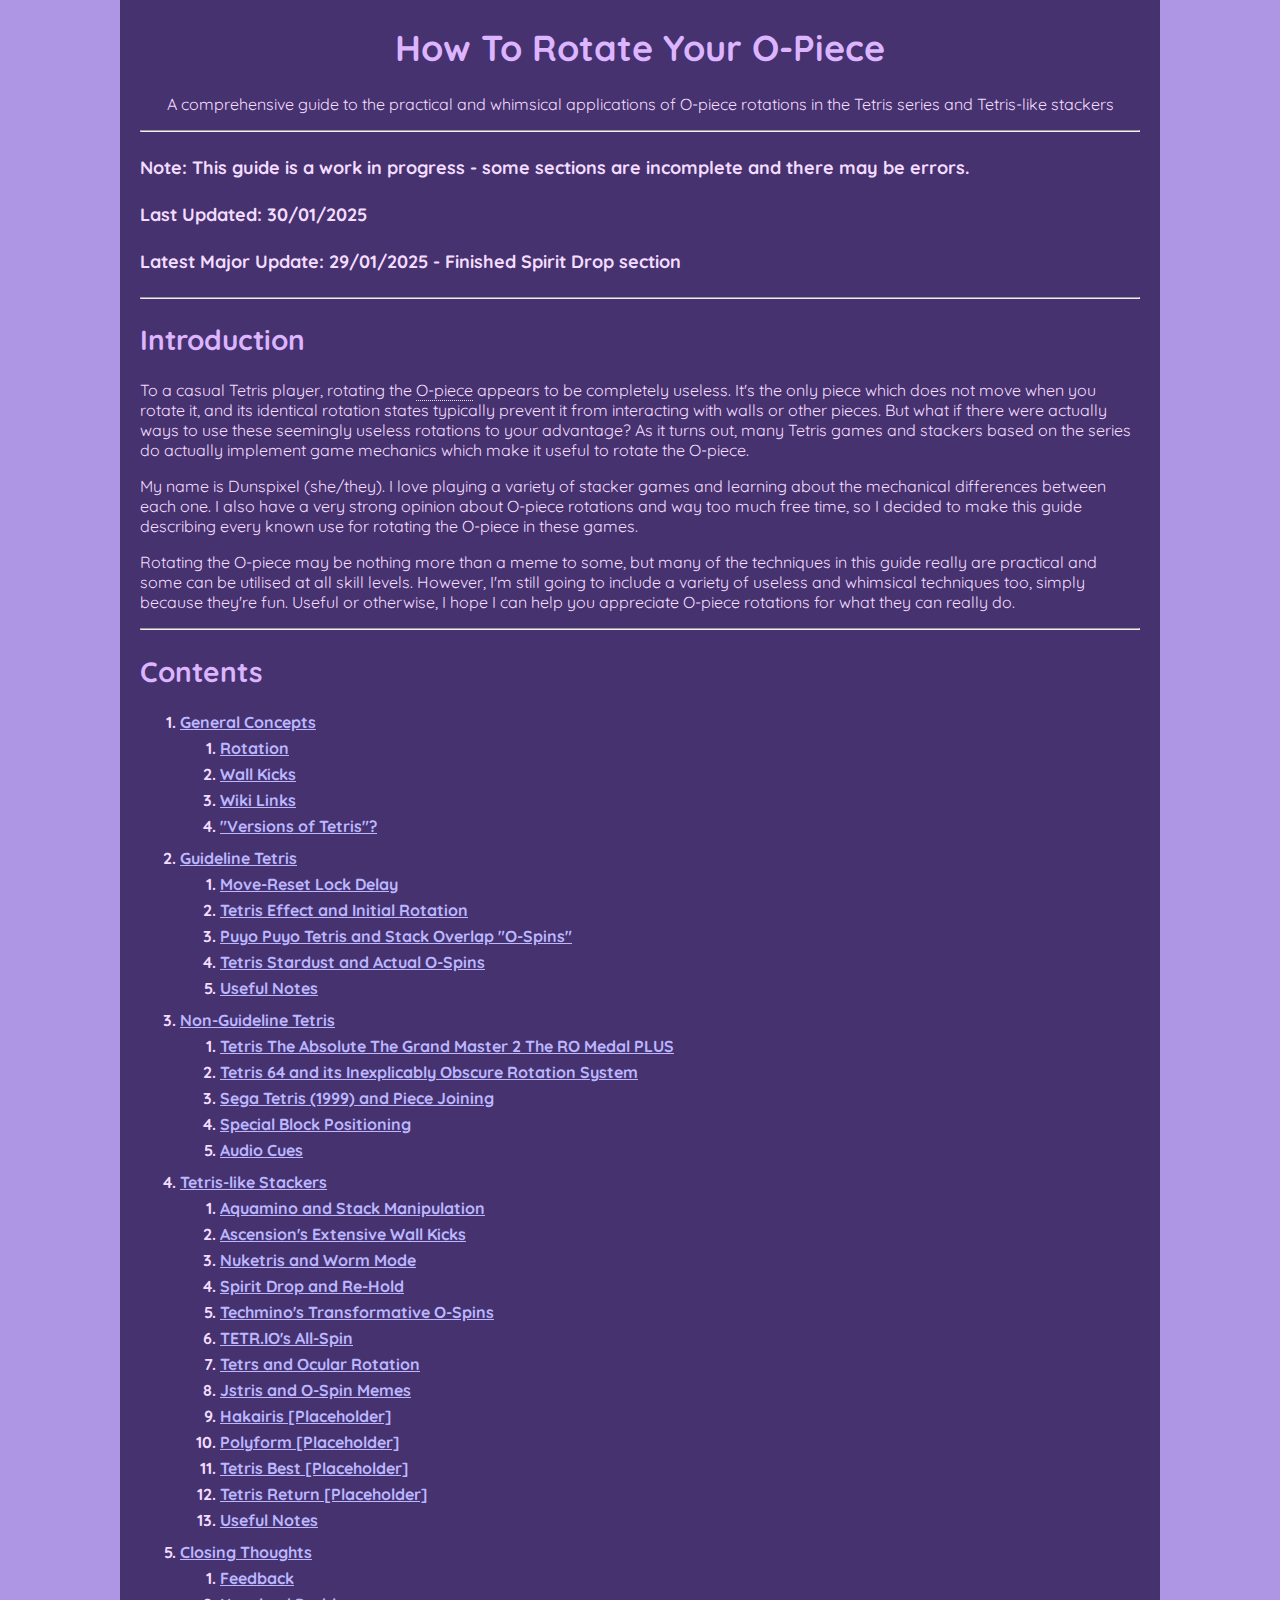
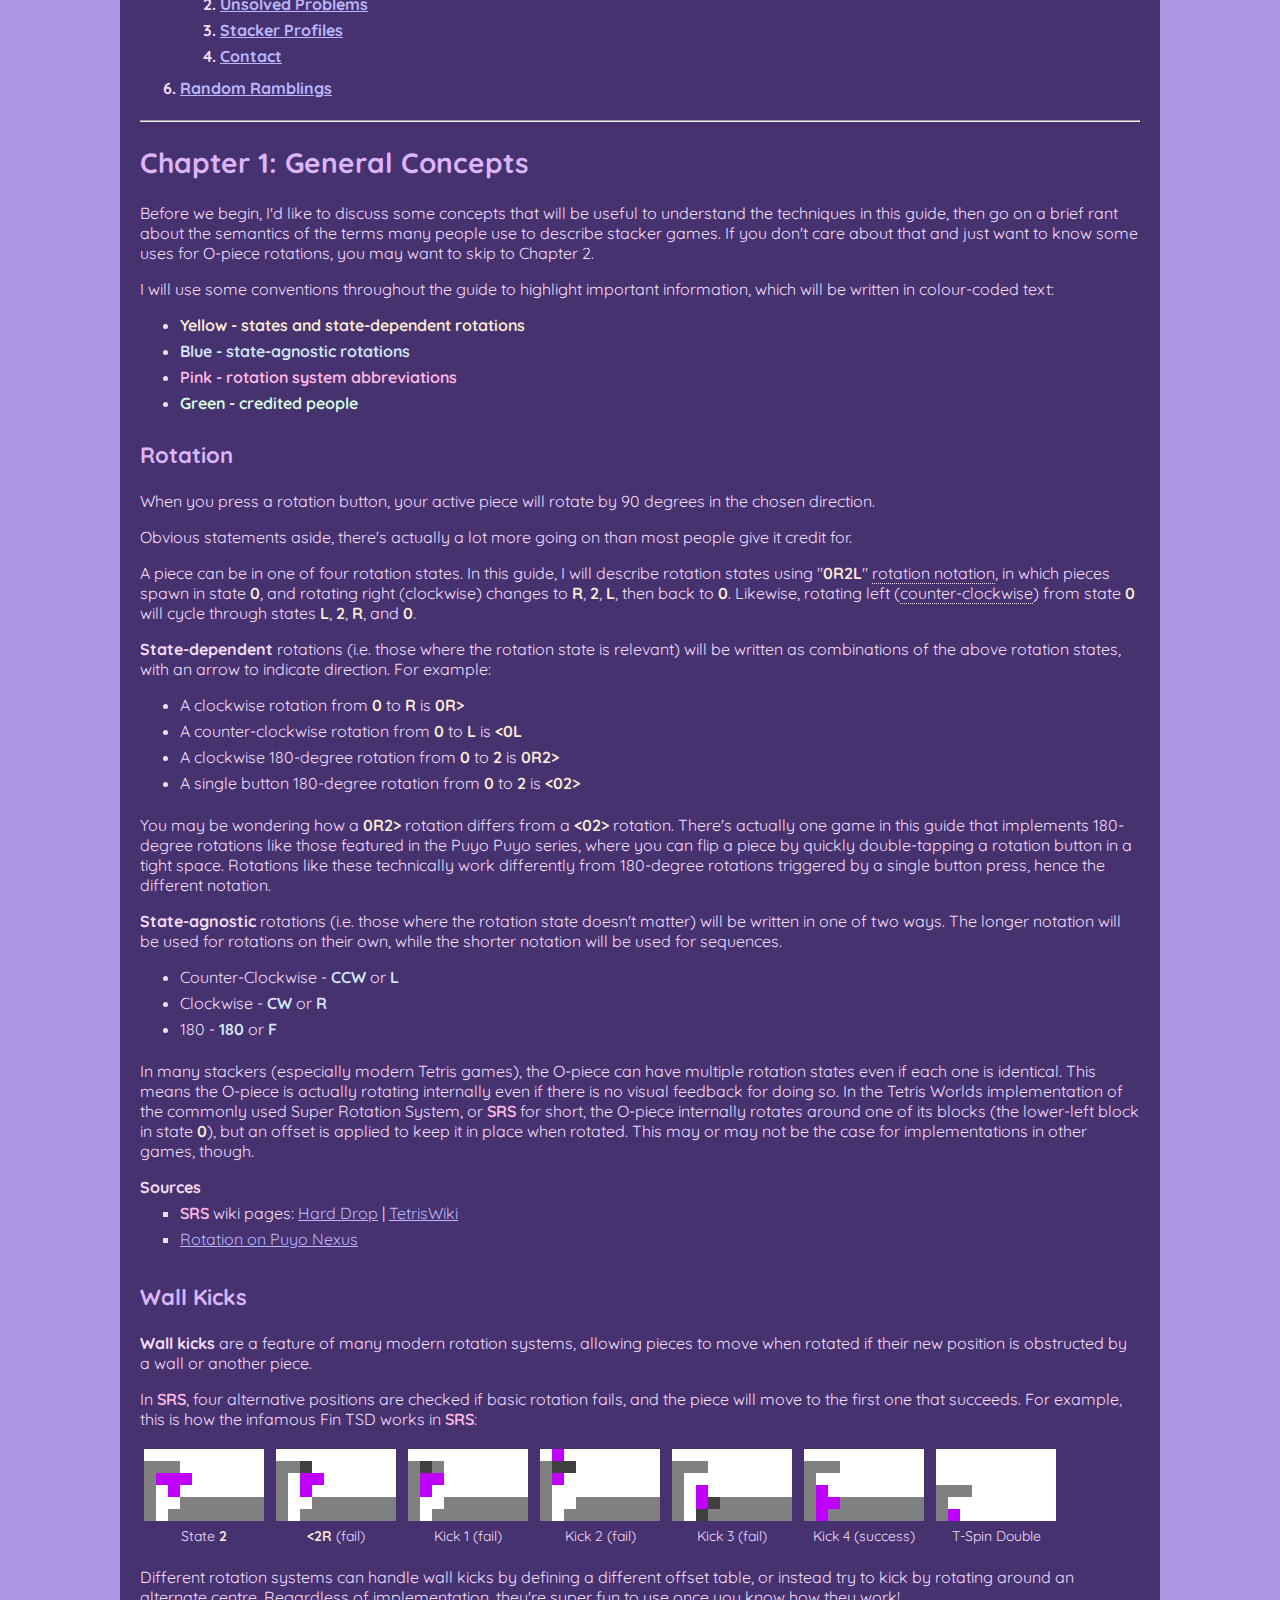
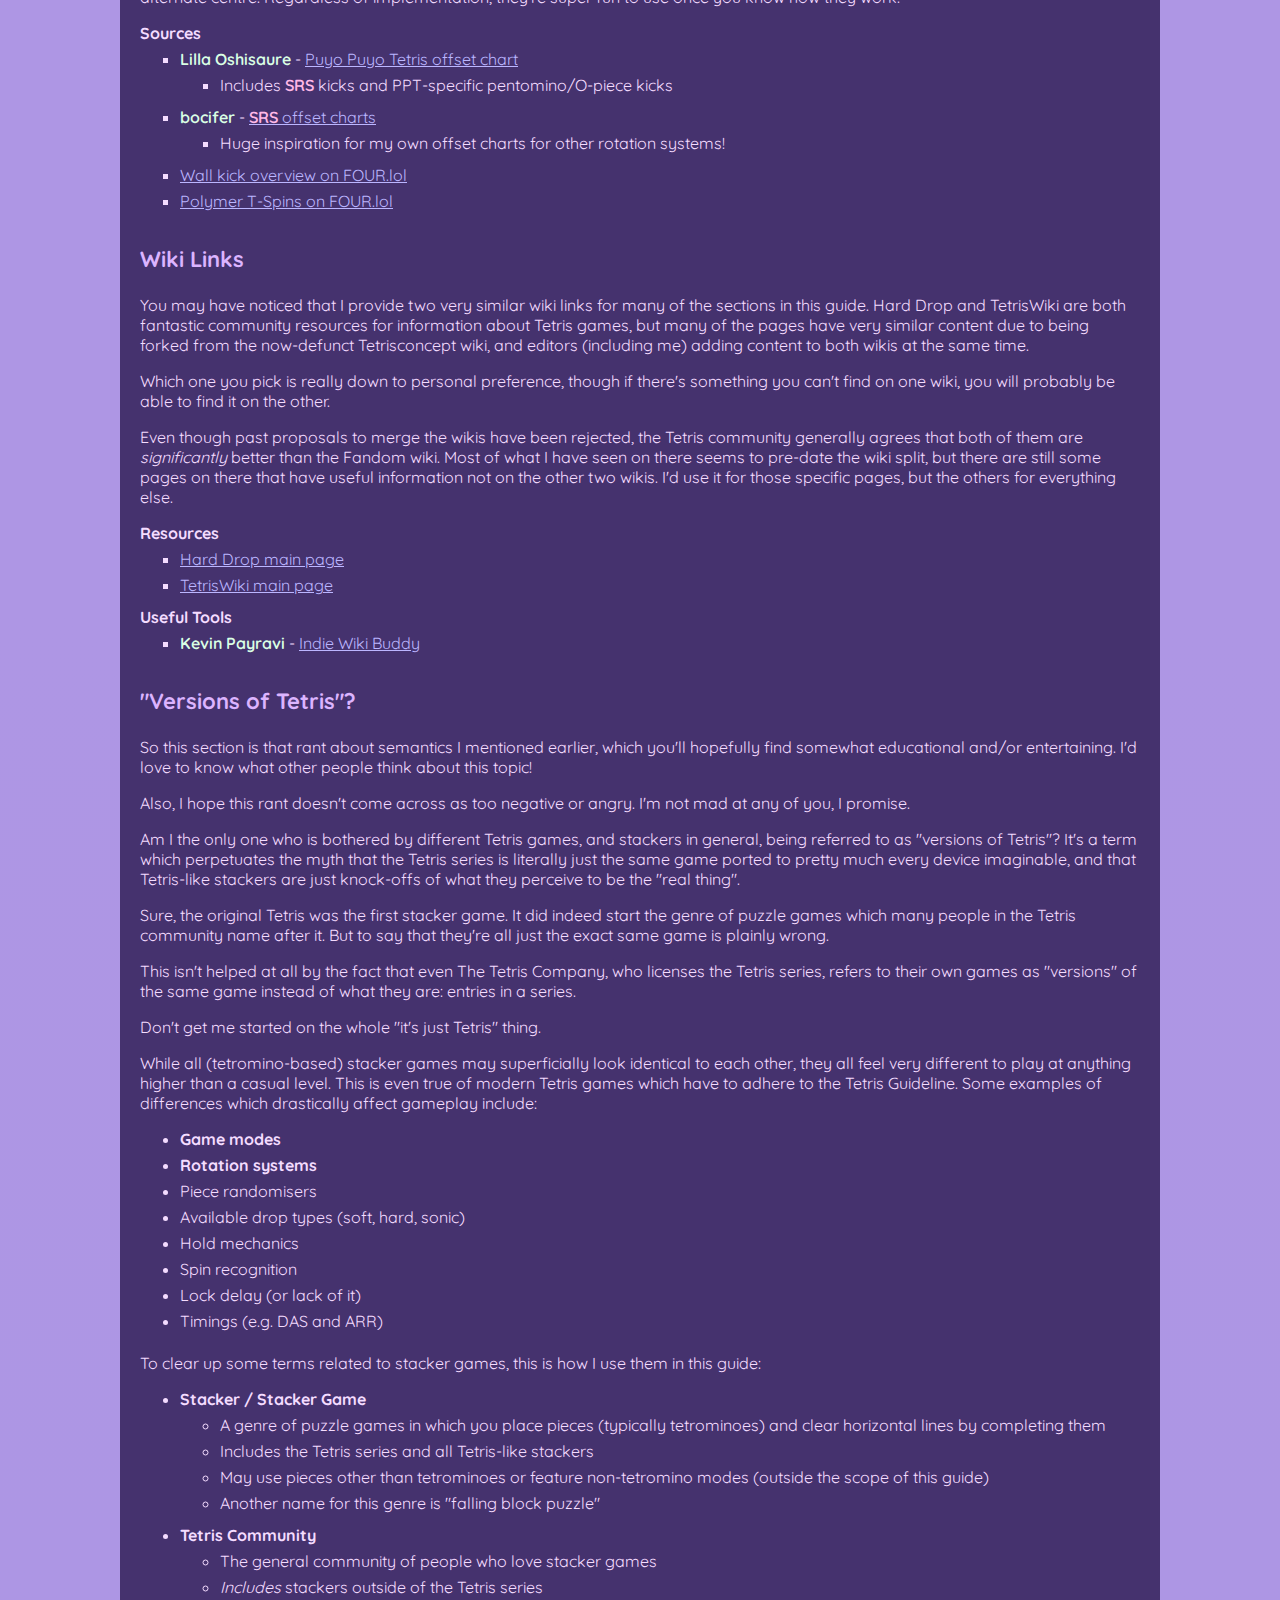
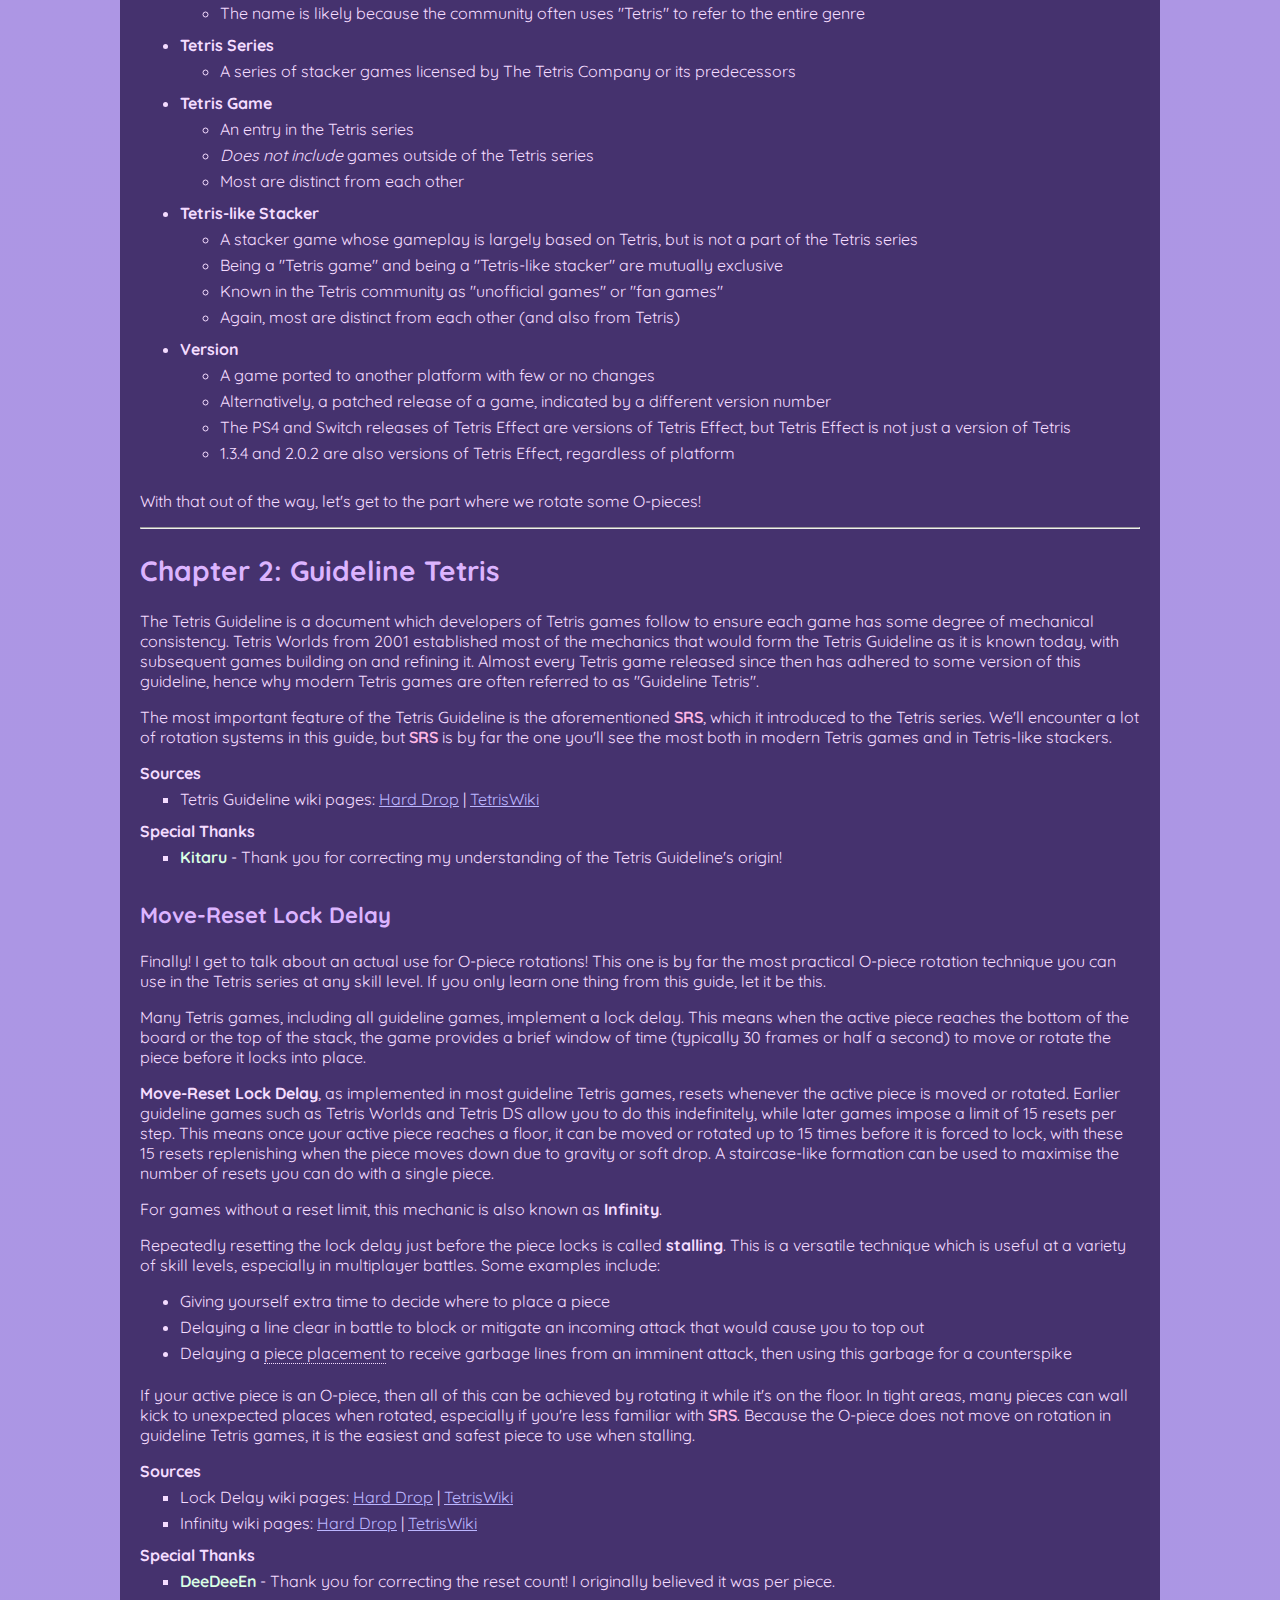
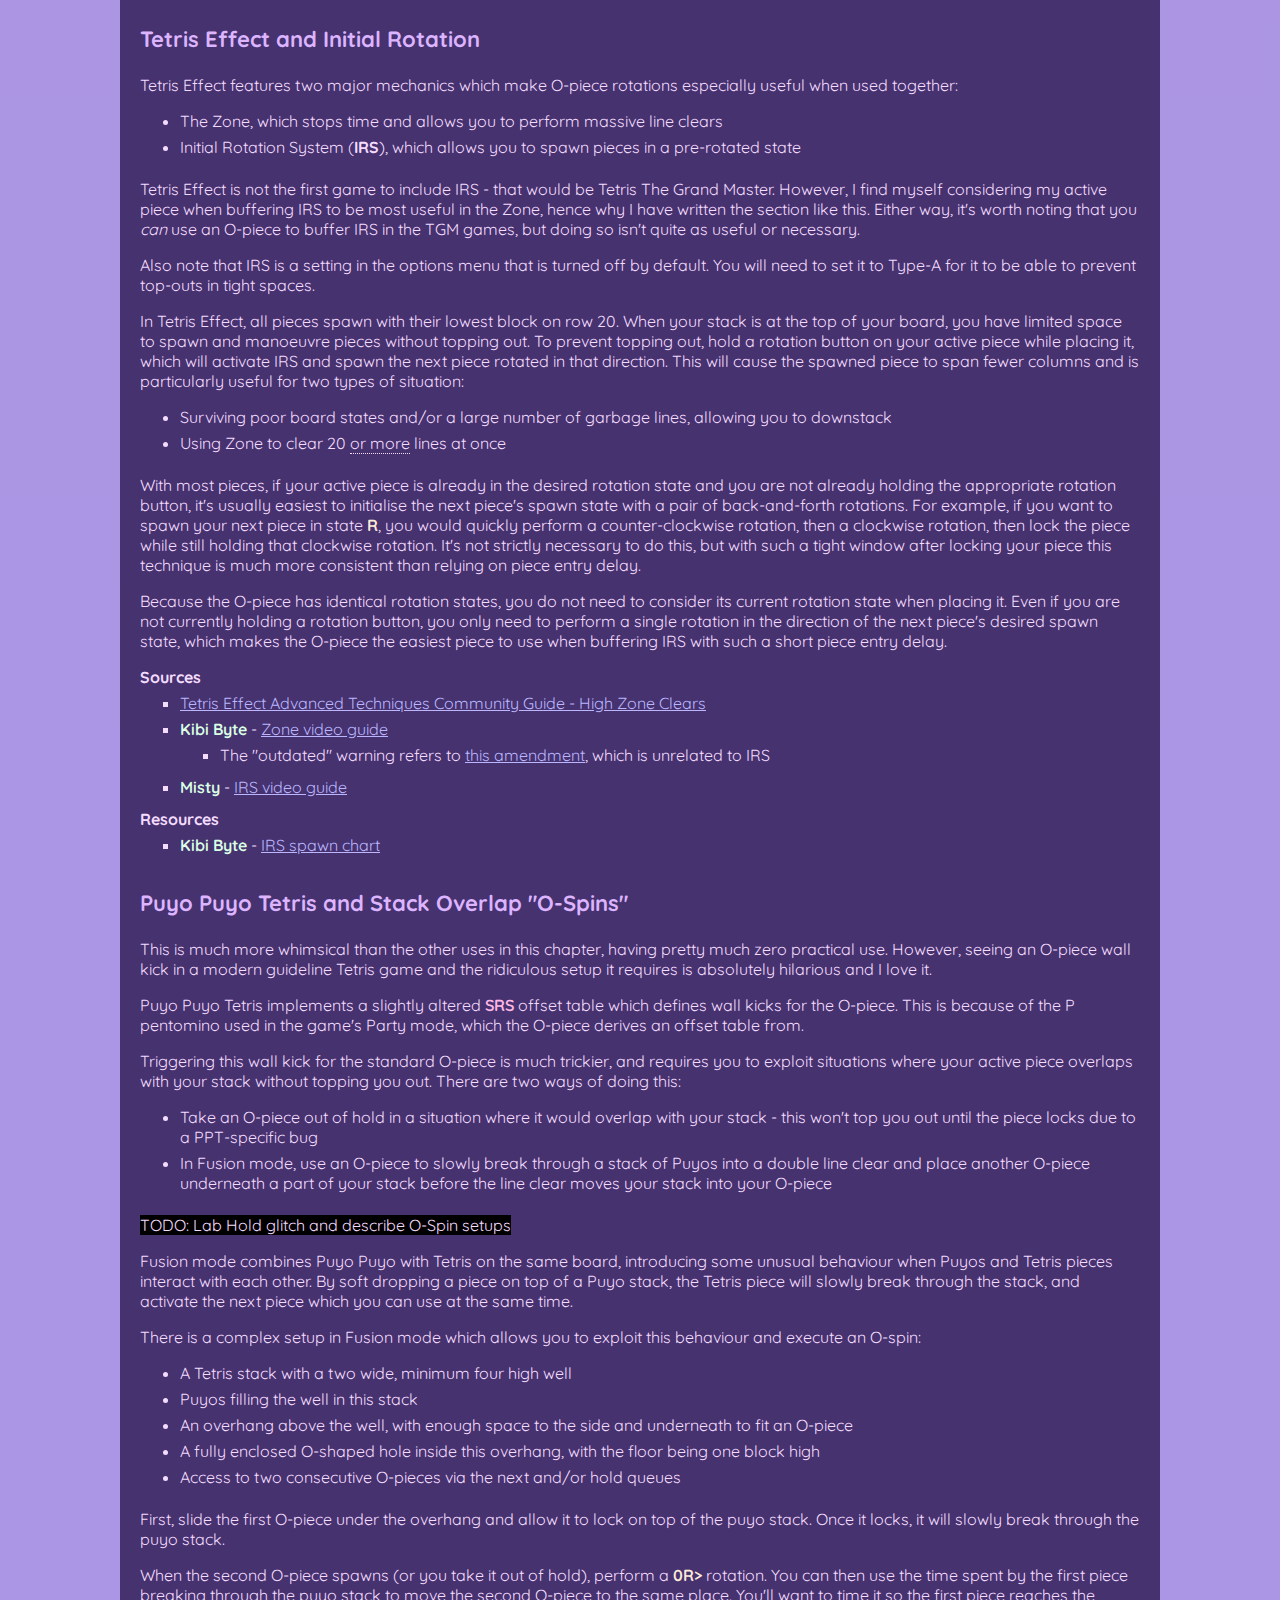
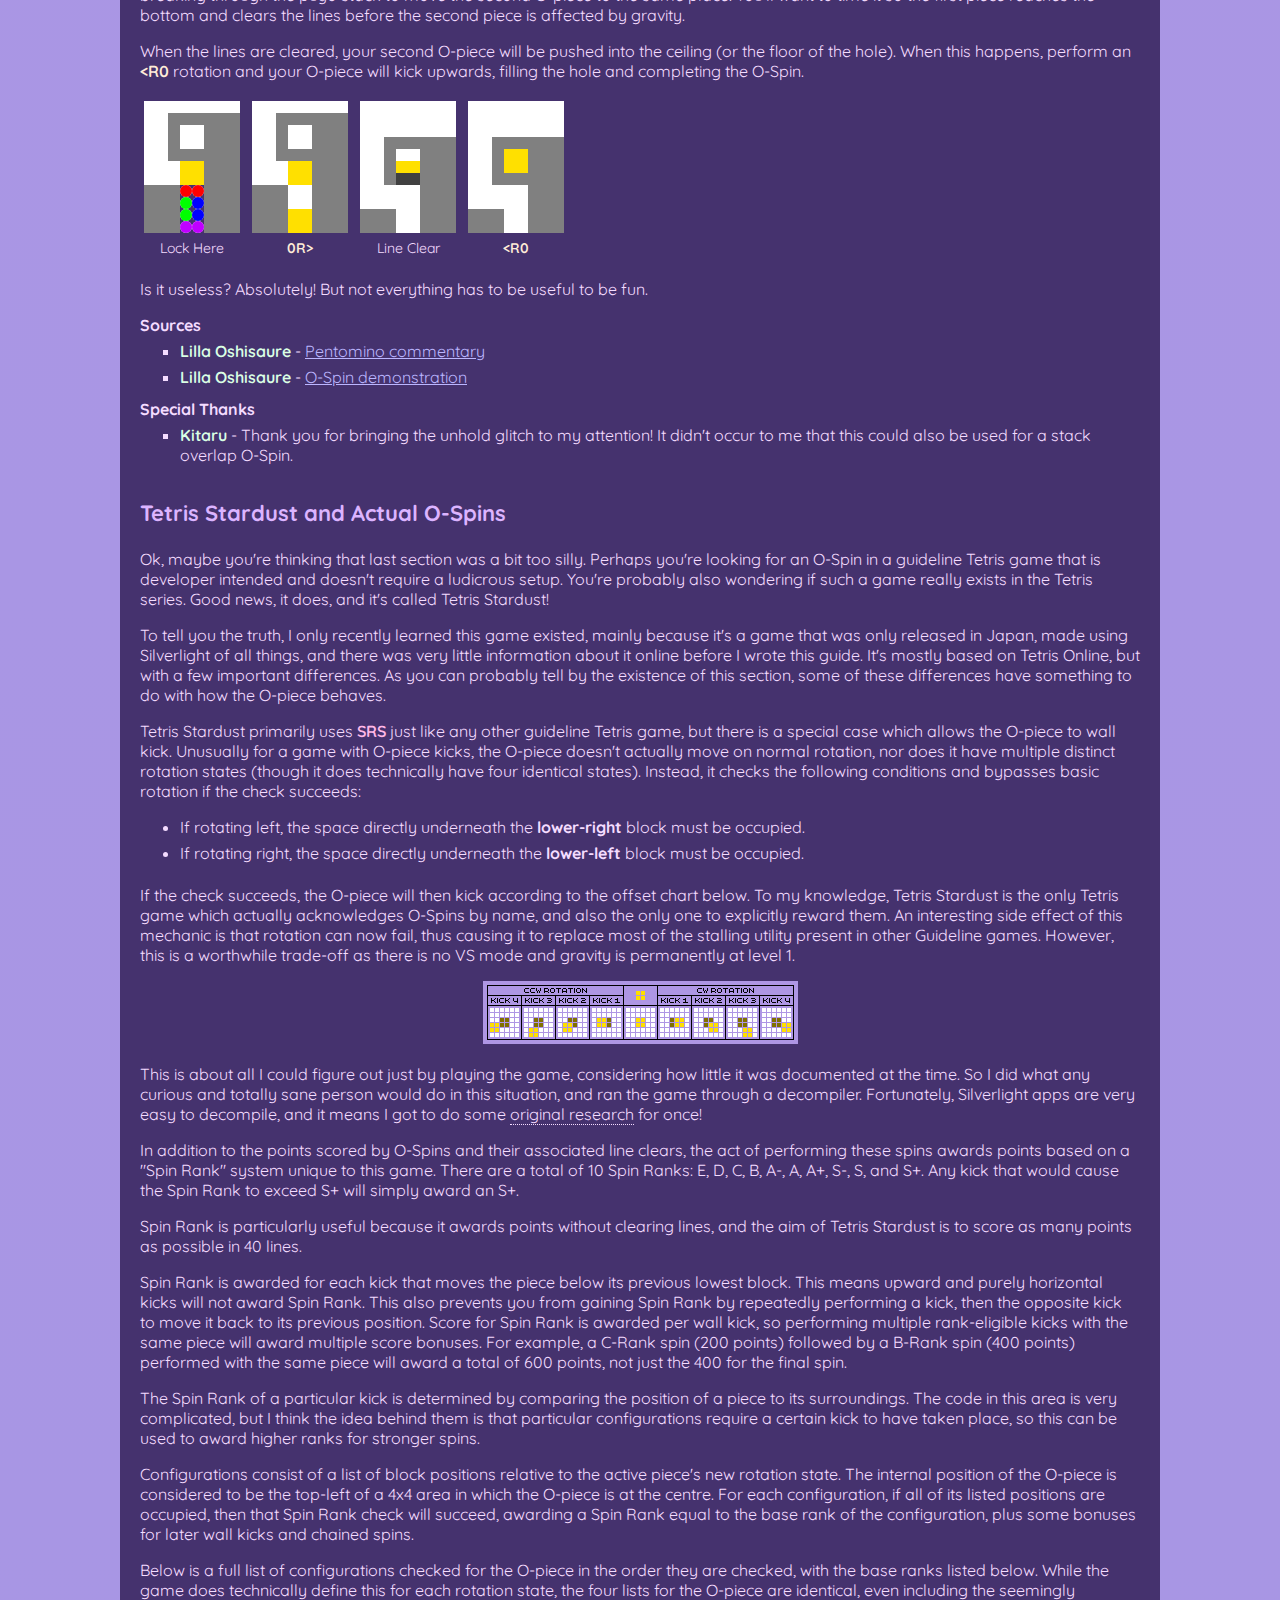
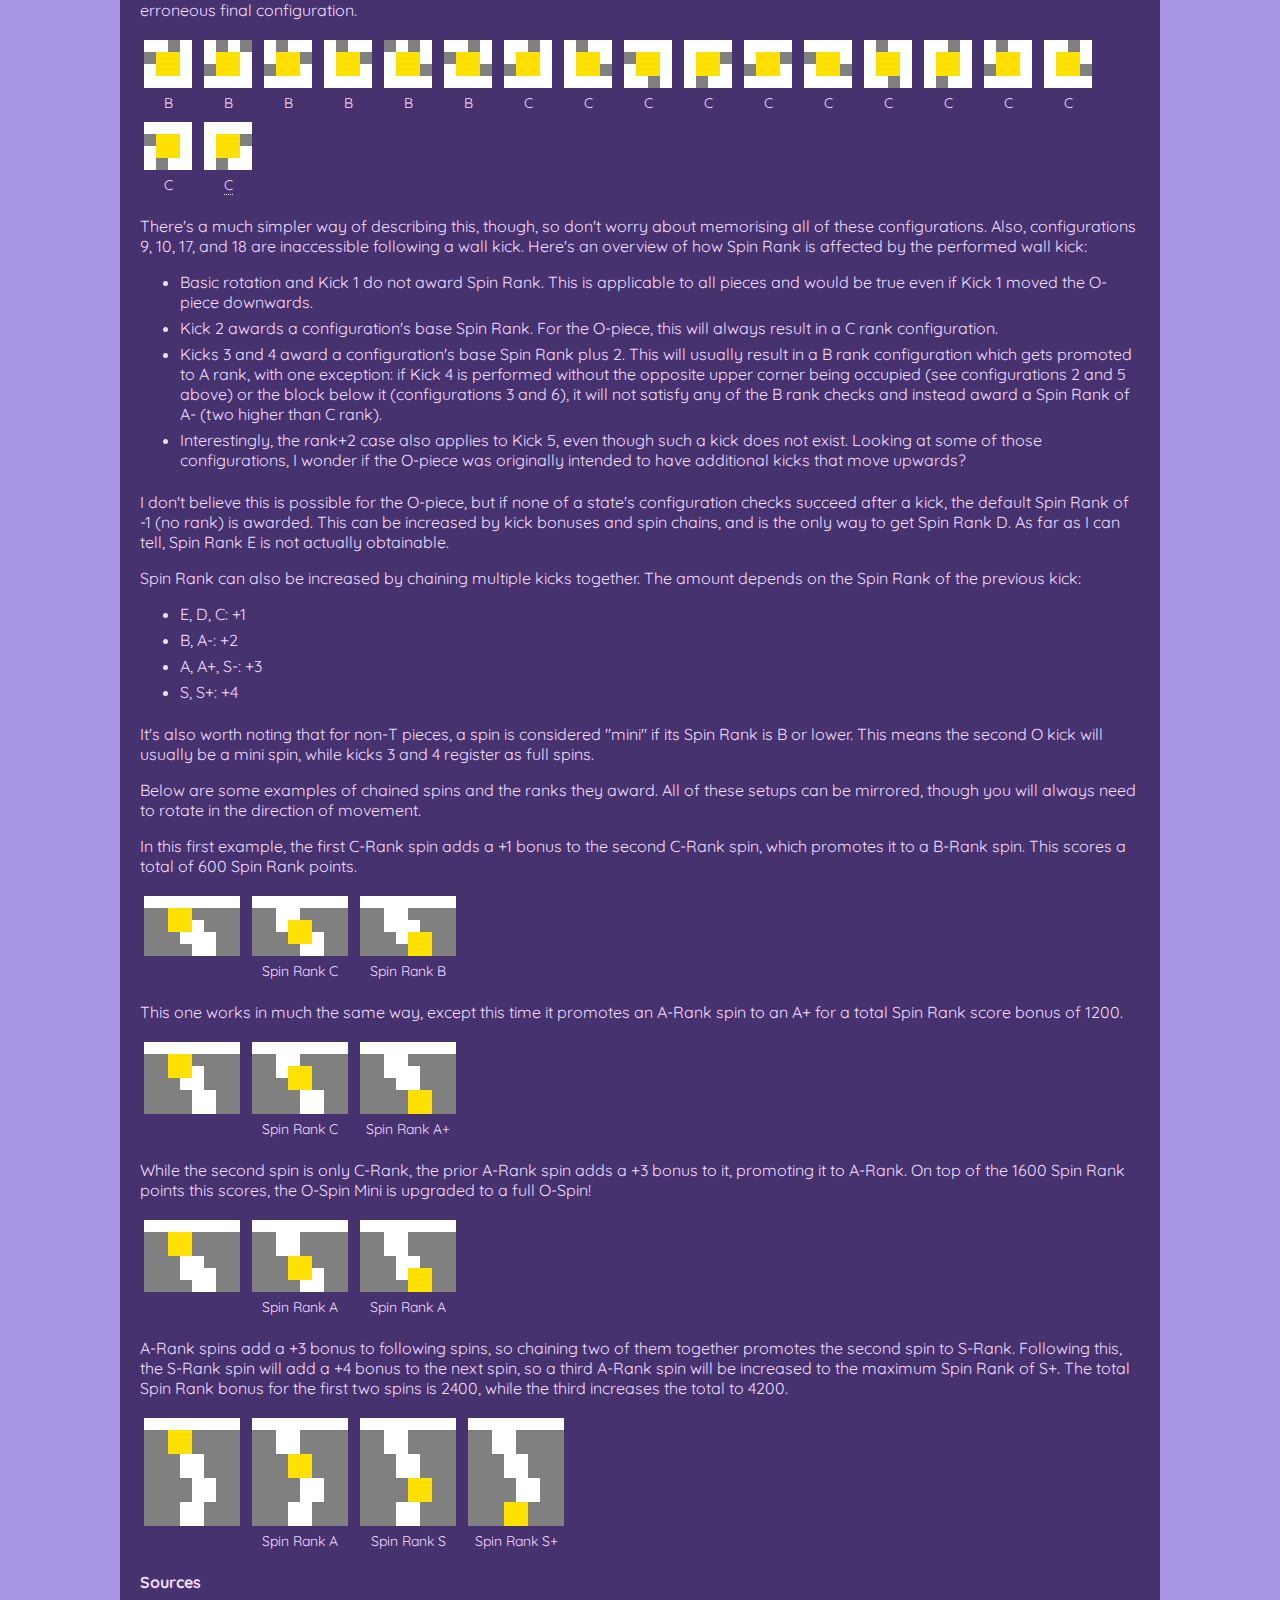
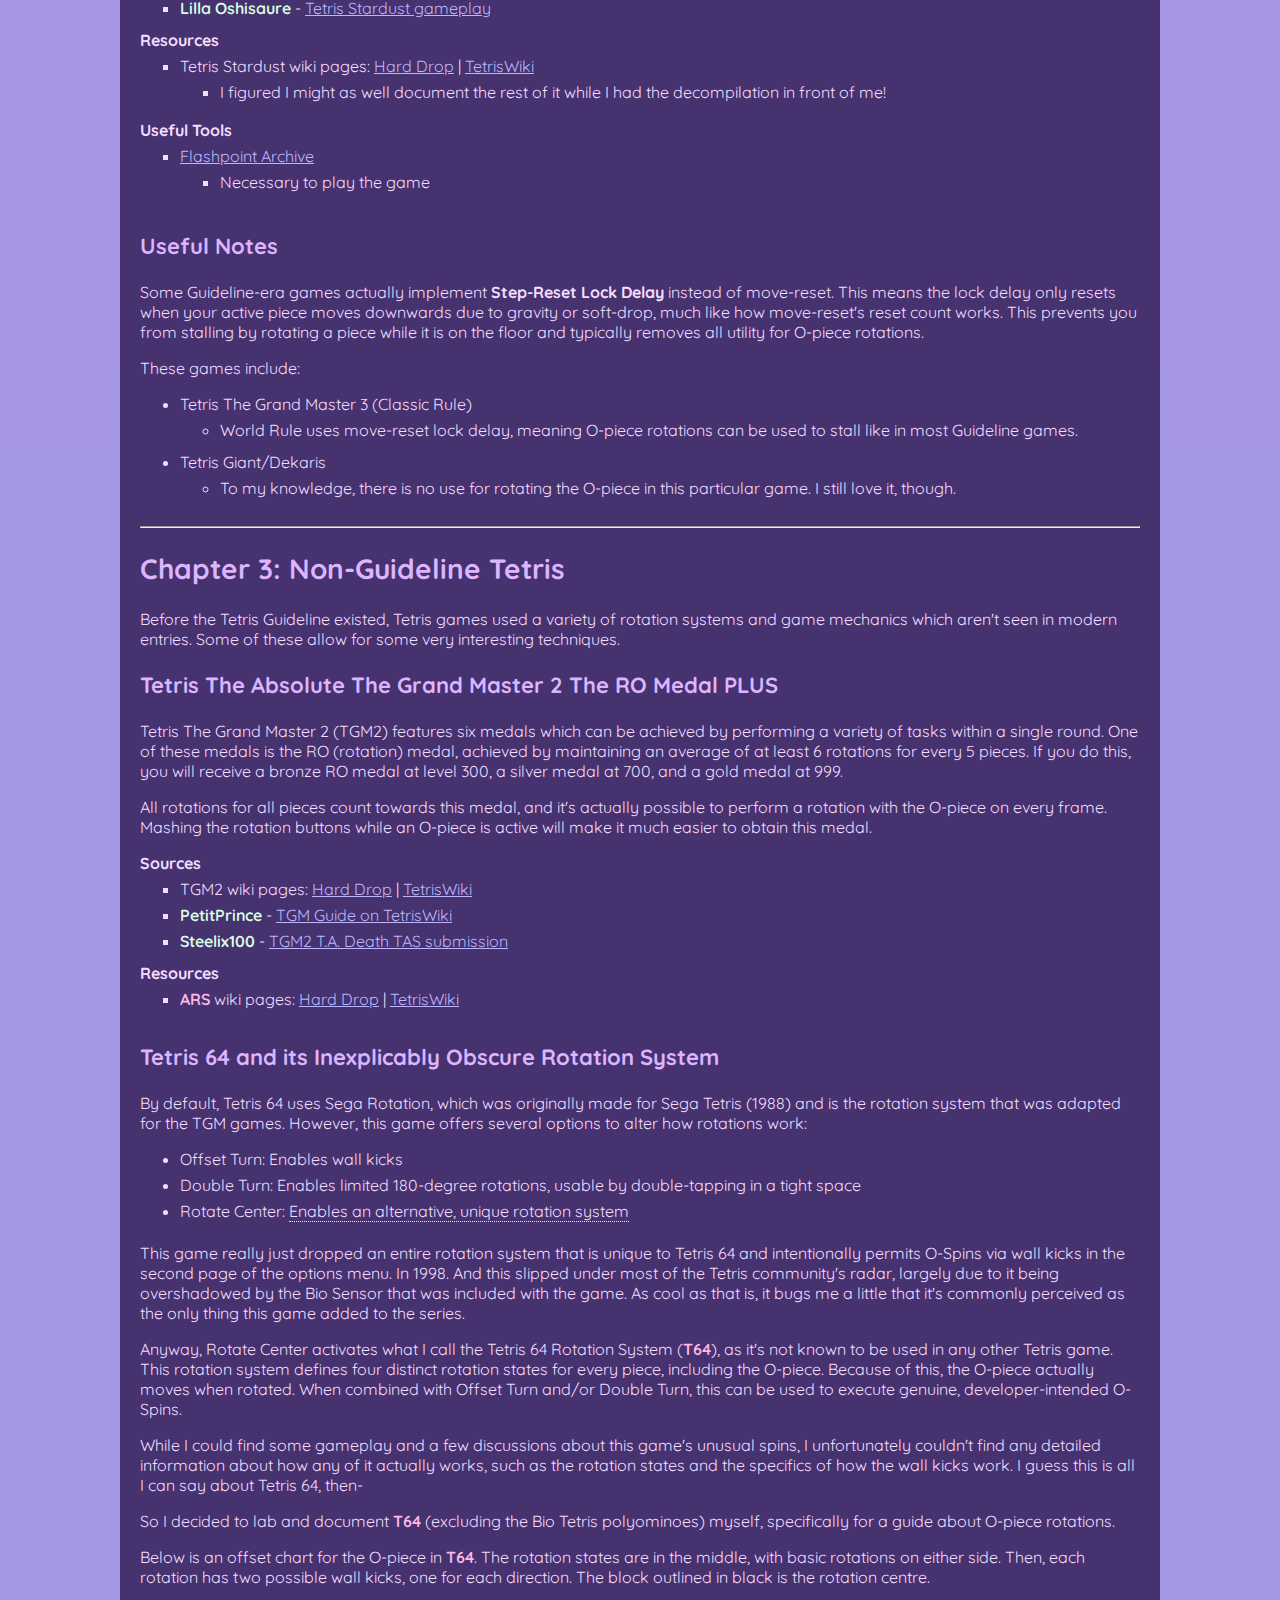
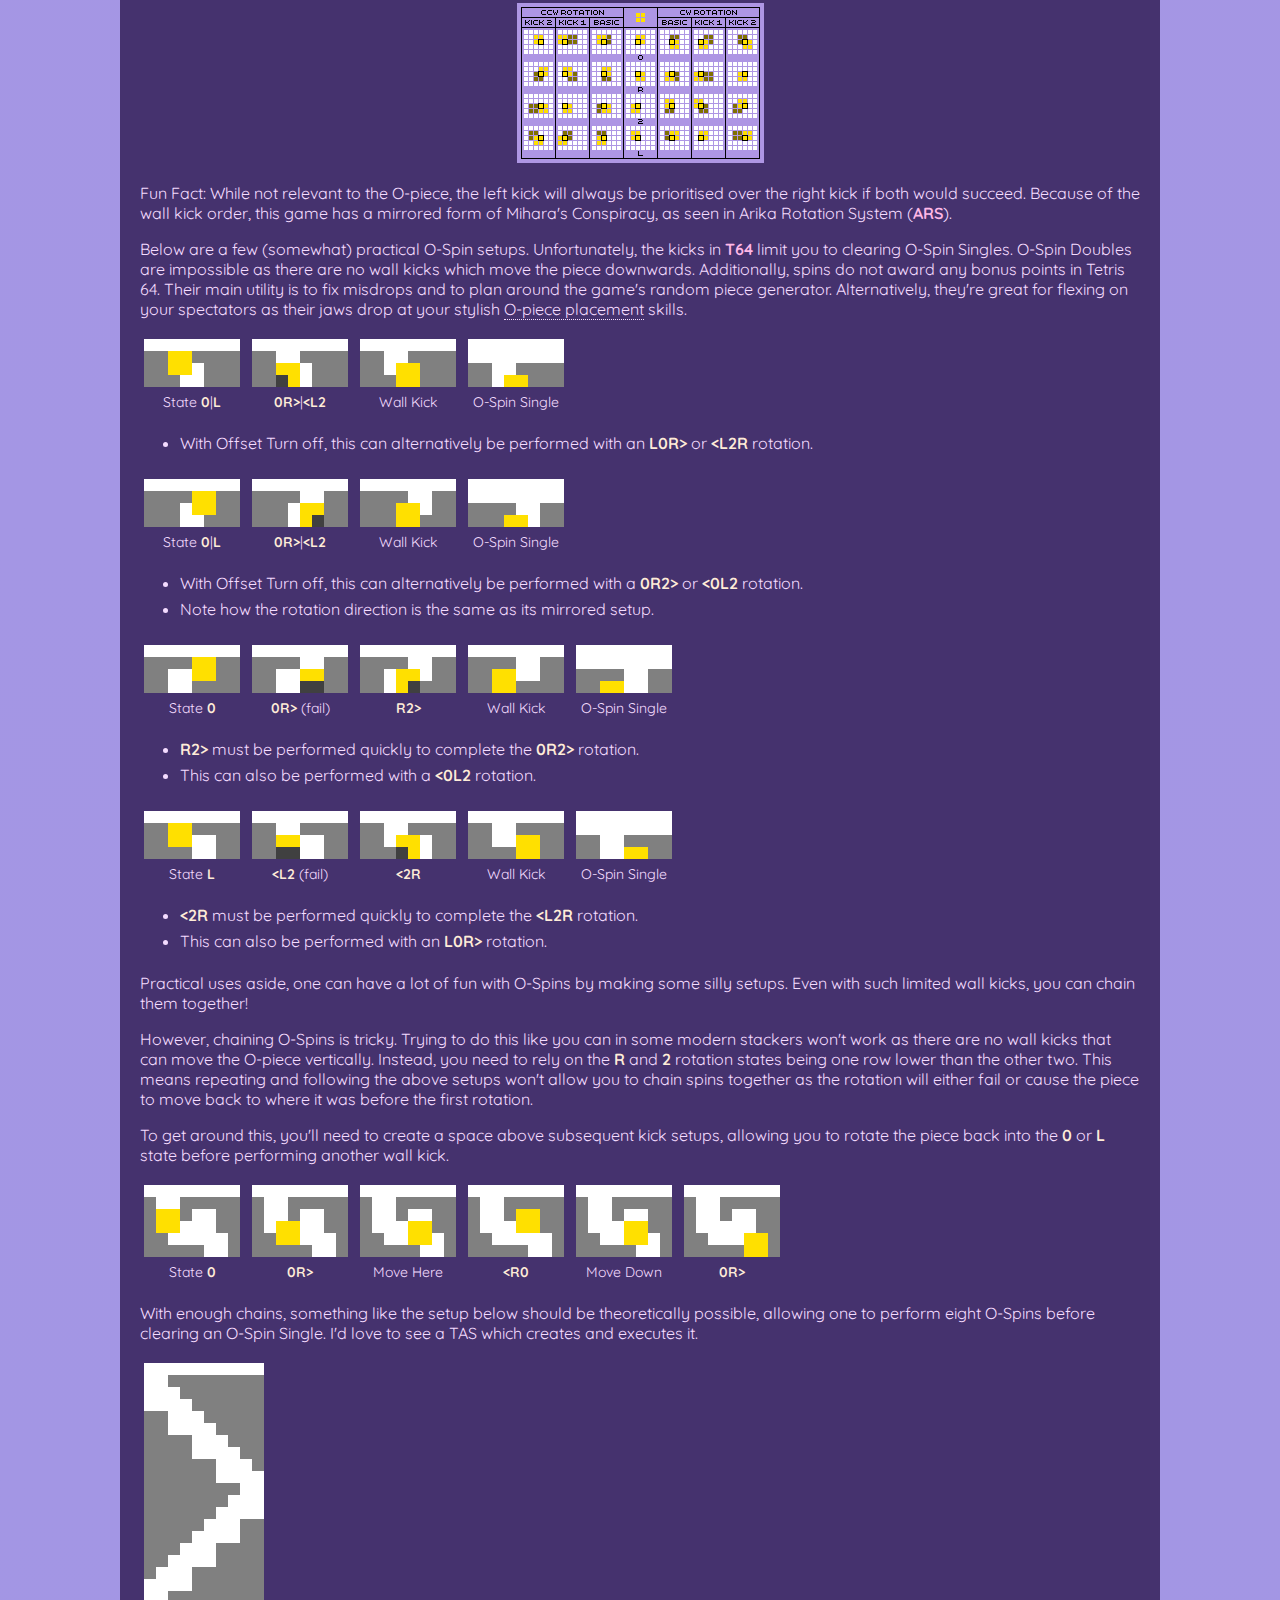
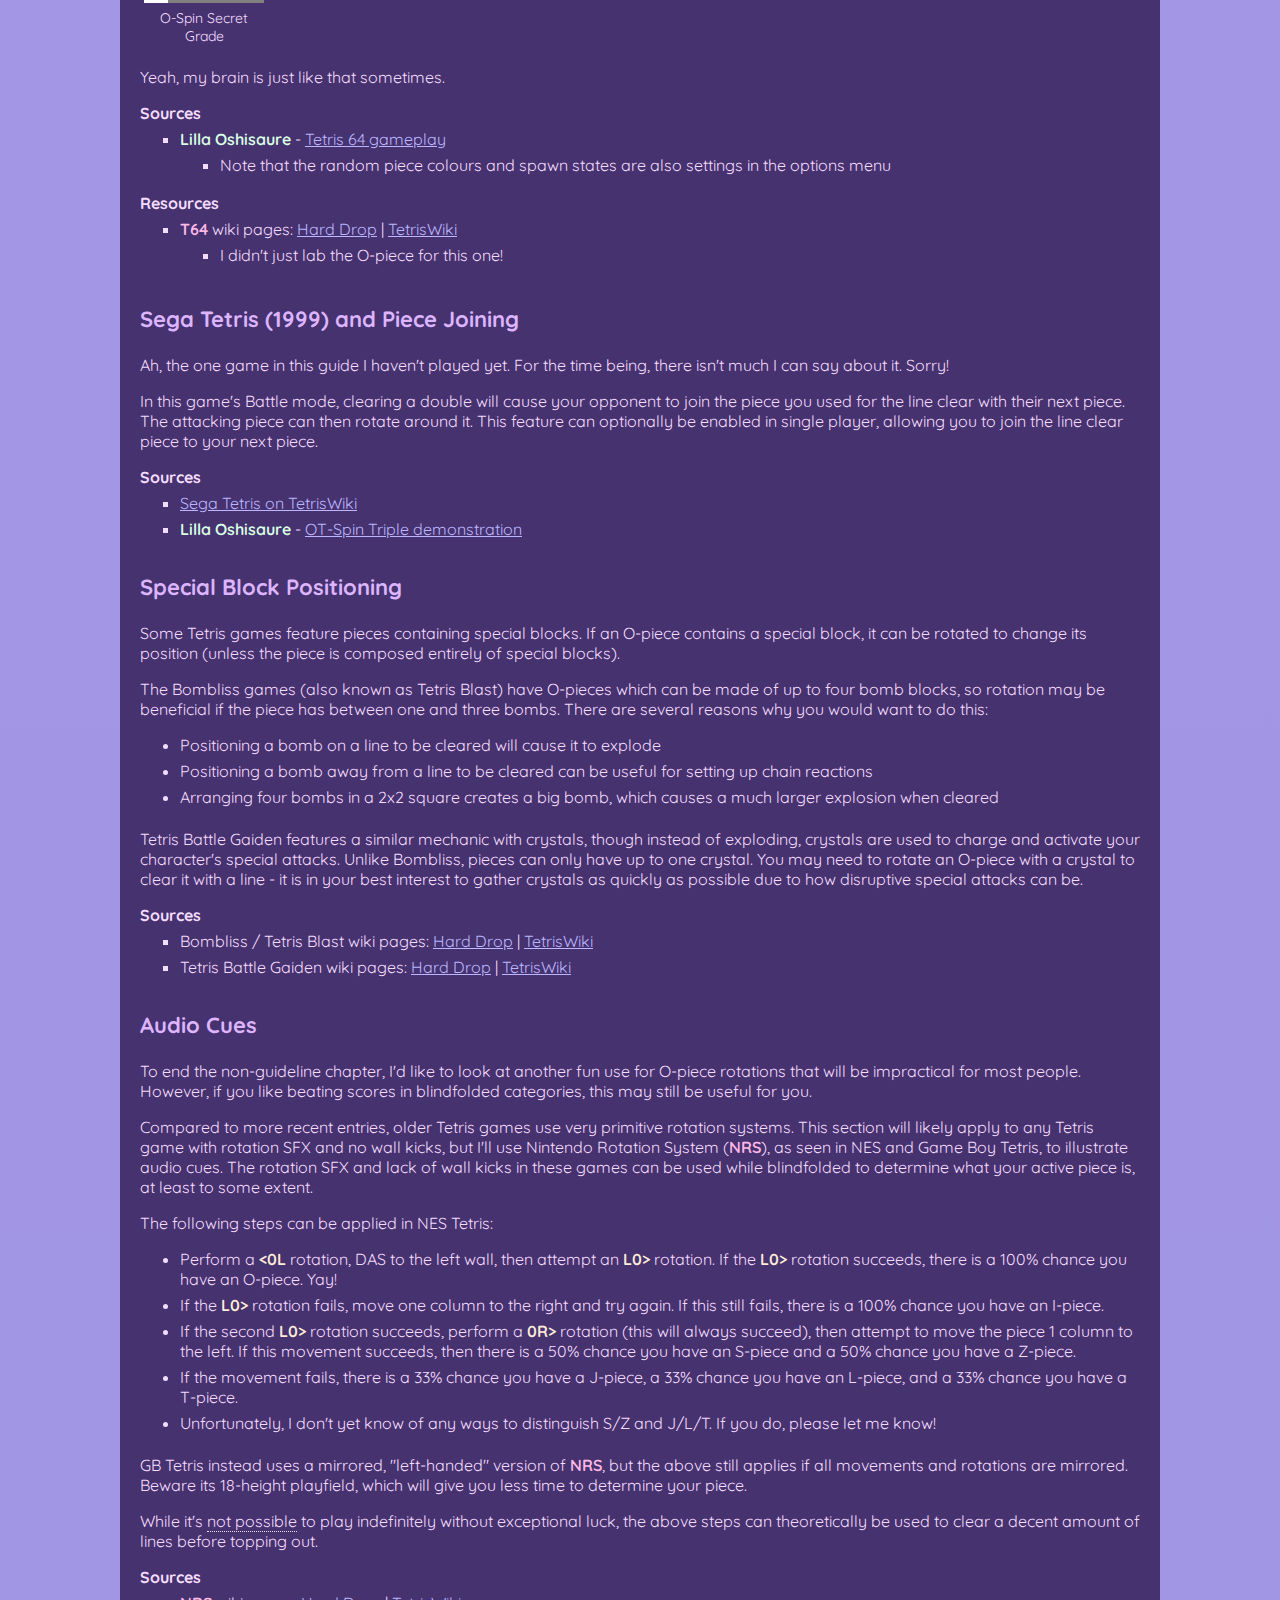
==== index.html @ 213019ee "30" ====
<!DOCTYPE html>
<html lang="en">
    <head>
        <meta charset="utf-8">
        <meta name="viewport" content="width=device-width, initial-scale=1">
        <title>How To Rotate Your O-Piece</title>
        <link rel="icon" href="img/favicon.ico" />
        <link rel="stylesheet" href="css/style.css" />
        <link rel="stylesheet" href="css/playfield.css" />
    </head>

    <body>
        <header>
            <h1>How To Rotate Your O-Piece</h1>
    
            <p>
                A comprehensive guide to the practical and whimsical applications of O-piece rotations in the Tetris series and Tetris-like stackers
            </p>
        </header>

        <hr />

        <main>
            <section id="top">
                <h4>Note: This guide is a work in progress - some sections are incomplete and there may be errors.</h4>

                <h4>Last Updated: 30/01/2025</h4>

                <h4>Latest Major Update: 29/01/2025 - Finished Spirit Drop section</h4>
            </section>

            <hr />

            <section id="intro">
                <h2>Introduction</h2>

                <p>
                    To a casual Tetris player, rotating the <span class="tooltip" title="The square piece">O-piece</span> appears to be completely useless. It's the only piece which does not move when you rotate it, and its identical rotation states typically prevent it from interacting with walls or other pieces. But what if there were actually ways to use these seemingly useless rotations to your advantage? As it turns out, many Tetris games and stackers based on the series do actually implement game mechanics which make it useful to rotate the O-piece.
                </p>

                <p>
                    My name is Dunspixel (she/they). I love playing a variety of stacker games and learning about the mechanical differences between each one. I also have a very strong opinion about O-piece rotations and way too much free time, so I decided to make this guide describing every known use for rotating the O-piece in these games.
                </p>

                <p>
                    Rotating the O-piece may be nothing more than a meme to some, but many of the techniques in this guide really are practical and some can be utilised at all skill levels. However, I'm still going to include a variety of useless and whimsical techniques too, simply because they're fun. Useful or otherwise, I hope I can help you appreciate O-piece rotations for what they can really do.
                </p>
            </section>

            <hr />

            <nav id="contents">
                <h2>Contents</h2>

                <ol>
                    <li>
                        <a href="#concepts">General Concepts</a>
                        <ul>
                            <li><a href="#rotation">Rotation</a></li>
                            <li><a href="#wallkicks">Wall Kicks</a></li>
                            <li><a href="#wikis">Wiki Links</a></li>
                            <li><a href="#semantics-rant">"Versions of Tetris"?</a></li>
                        </ul>
                    </li>
                    <li>
                        <a href="#guideline">Guideline Tetris</a>
                        <ul>
                            <li><a href="#move-reset">Move-Reset Lock Delay</a></li>
                            <li><a href="#effect-irs">Tetris Effect and Initial Rotation</a></li>
                            <li><a href="#ppt-overlap">Puyo Puyo Tetris and Stack Overlap "O-Spins"</a></li>
                            <li><a href="#stardust">Tetris Stardust and Actual O-Spins</a></li>
                            <li><a href="#guideline-notes">Useful Notes</a></li>
                        </ul>
                    </li>
                    <li>
                        <a href="#non-guideline">Non-Guideline Tetris</a>
                        <ul>
                            <li><a href="#tgm2">Tetris The Absolute The Grand Master 2 The RO Medal PLUS</a></li>
                            <li><a href="#t64">Tetris 64 and its Inexplicably Obscure Rotation System</a></li>
                            <li><a href="#sega99">Sega Tetris (1999) and Piece Joining</a></li>
                            <li><a href="#special-blocks">Special Block Positioning</a></li>
                            <li><a href="#audio">Audio Cues</a></li>
                        </ul>
                    </li>
                    <li>
                        <a href="#stackers">Tetris-like Stackers</a>
                        <ul>
                            <li><a href="#aquamino">Aquamino and Stack Manipulation</a></li>
                            <li><a href="#asc">Ascension's Extensive Wall Kicks</a></li>
                            <li><a href="#nuketris">Nuketris and Worm Mode</a></li>
                            <li><a href="#spirit-drop">Spirit Drop and Re-Hold</a></li>
                            <li><a href="#techmino">Techmino's Transformative O-Spins</a></li>
                            <li><a href="#tetrio">TETR.IO's All-Spin</a></li>
                            <li><a href="#tetrs">Tetrs and Ocular Rotation</a></li>
                            <li><a href="#jstris">Jstris and O-Spin Memes</a></li>
                            <li><a href="#hakairis">Hakairis [Placeholder]</a></li>
                            <li><a href="#polyform">Polyform [Placeholder]</a></li>
                            <li><a href="#best">Tetris Best [Placeholder]</a></li>
                            <li><a href="#return">Tetris Return [Placeholder]</a></li>
                            <li><a href="#stacker-notes">Useful Notes</a></li>
                        </ul>
                    </li>
                    <li>
                        <a href="#closing-thoughts">Closing Thoughts</a>
                        <ul>
                            <li><a href="#feedback">Feedback</a></li>
                            <li><a href="#unsolved">Unsolved Problems</a></li>
                            <li><a href="#profiles">Stacker Profiles</a></li>
                            <li><a href="#contact">Contact</a></li>
                        </ul>
                    </li>
                    <li>
                        <a href="#ramblings">Random Ramblings</a>
                    </li>
                </ol>
            </nav>

            <hr />

            <section id="concepts">
                <h2>Chapter 1: General Concepts</h2>

                <p>
                    Before we begin, I'd like to discuss some concepts that will be useful to understand the techniques in this guide, then go on a brief rant about the semantics of the terms many people use to describe stacker games. If you don't care about that and just want to know some uses for O-piece rotations, you may want to skip to Chapter 2.
                </p>

                <p>
                    I will use some conventions throughout the guide to highlight important information, which will be written in colour-coded text:
                </p>

                <ul>
                    <li><span class="state">Yellow - states and state-dependent rotations</span></li>
                    <li><span class="nostate">Blue - state-agnostic rotations</span></li>
                    <li><span class="system">Pink - rotation system abbreviations</span></li>
                    <li><span class="credit">Green - credited people</span></li>
                </ul>
            </section>

            <section id="rotation">
                <h3>Rotation</h3>

                <p>
                    When you press a rotation button, your active piece will rotate by 90 degrees in the chosen direction.
                </p>

                <p>
                    Obvious statements aside, there's actually a lot more going on than most people give it credit for.
                </p>

                <p>
                    A piece can be in one of four rotation states. In this guide, I will describe rotation states using "<span class="state">0R2L</span>" <span class="tooltip" title="Yes I did this on purpose you can't stop me">rotation notation</span>, in which pieces spawn in state <span class="state">0</span>, and rotating right (clockwise) changes to <span class="state">R</span>, <span class="state">2</span>, <span class="state">L</span>, then back to <span class="state">0</span>. Likewise, rotating left (<span class="tooltip" title="Despite my preference of 'anti-clockwise', CCW is the community-accepted abbreviation and it would just make things confusing">counter-clockwise</span>) from state <span class="state">0</span> will cycle through states <span class="state">L</span>, <span class="state">2</span>, <span class="state">R</span>, and <span class="state">0</span>.
                </p>

                <p>
                    <strong>State-dependent</strong> rotations (i.e. those where the rotation state is relevant) will be written as combinations of the above rotation states, with an arrow to indicate direction. For example:
                </p>

                <ul>
                    <li>
                        A clockwise rotation from <span class="state">0</span> to <span class="state">R</span> is <span class="state">0R&gt;</span>
                    </li>
                    <li>
                        A counter-clockwise rotation from <span class="state">0</span> to <span class="state">L</span> is <span class="state">&lt;0L</span>
                    </li>
                    <li>
                        A clockwise 180-degree rotation from <span class="state">0</span> to <span class="state">2</span> is <span class="state">0R2&gt;</span>
                    </li>
                    <li>
                        A single button 180-degree rotation from <span class="state">0</span> to <span class="state">2</span> is <span class="state">&lt;02&gt;</span>
                    </li>
                </ul>

                <p>
                    You may be wondering how a <span class="state">0R2&gt;</span> rotation differs from a <span class="state">&lt;02&gt;</span> rotation. There's actually one game in this guide that implements 180-degree rotations like those featured in the Puyo Puyo series, where you can flip a piece by quickly double-tapping a rotation button in a tight space. Rotations like these technically work differently from 180-degree rotations triggered by a single button press, hence the different notation.
                </p>

                <p>
                    <strong>State-agnostic</strong> rotations (i.e. those where the rotation state doesn't matter) will be written in one of two ways. The longer notation will be used for rotations on their own, while the shorter notation will be used for sequences.
                </p>

                <ul>
                    <li>Counter-Clockwise - <span class="nostate">CCW</span> or <span class="nostate">L</span></li>
                    <li>Clockwise - <span class="nostate">CW</span> or <span class="nostate">R</span></li>
                    <li>180 - <span class="nostate">180</span> or <span class="nostate">F</span></li>
                </ul>

                <p>
                    In many stackers (especially modern Tetris games), the O-piece can have multiple rotation states even if each one is identical. This means the O-piece is actually rotating internally even if there is no visual feedback for doing so. In the Tetris Worlds implementation of the commonly used Super Rotation System, or <span class="system">SRS</span> for short, the O-piece internally rotates around one of its blocks (the lower-left block in state <span class="state">0</span>), but an offset is applied to keep it in place when rotated. This may or may not be the case for implementations in other games, though.
                </p>

                <ul class="sources">
                    <li>
                        <strong>Sources</strong>
                        <ul>
                            <li>
                                <span class="system">SRS</span> wiki pages:
                                <a href="https://harddrop.com/wiki/SRS">Hard Drop</a> |
                                <a href="https://tetris.wiki/Super_Rotation_System">TetrisWiki</a>
                            </li>
                            <li>
                                <a href="https://puyonexus.com/wiki/Rotation">
                                    Rotation on Puyo Nexus
                                </a>
                            </li>
                        </ul>
                    </li>
                </ul>
            </section>

            <section id="wallkicks">
                <h3>Wall Kicks</h3>

                <p>
                    <strong>Wall kicks</strong> are a feature of many modern rotation systems, allowing pieces to move when rotated if their new position is obstructed by a wall or another piece.
                </p>

                <p>
                    In <span class="system">SRS</span>, four alternative positions are checked if basic rotation fails, and the piece will move to the first one that succeeds. For example, this is how the infamous Fin TSD works in <span class="system">SRS</span>:
                </p>

                <div class="playfield-container">
                    /[ ][ ][ ][ ][ ][ ][ ][ ][ ][ ]/
                    /[G][G][G][ ][ ][ ][ ][ ][ ][ ]/
                    /[G][T][T][T][ ][ ][ ][ ][ ][ ]/
                    /[G][ ][T][ ][ ][ ][ ][ ][ ][ ]/
                    /[G][ ][ ][G][G][G][G][G][G][G]/
                    /[G][ ][G][G][G][G][G][G][G][G]/
                    ~State <span class="state">2</span>~
                </div>

                <div class="playfield-container">
                    /[ ][ ][ ][ ][ ][ ][ ][ ][ ][ ]/
                    /[G][G][D][ ][ ][ ][ ][ ][ ][ ]/
                    /[G][ ][T][T][ ][ ][ ][ ][ ][ ]/
                    /[G][ ][T][ ][ ][ ][ ][ ][ ][ ]/
                    /[G][ ][ ][G][G][G][G][G][G][G]/
                    /[G][ ][G][G][G][G][G][G][G][G]/
                    ~<span class="state">&lt;2R</span> (fail)~
                </div>

                <div class="playfield-container">
                    /[ ][ ][ ][ ][ ][ ][ ][ ][ ][ ]/
                    /[G][D][G][ ][ ][ ][ ][ ][ ][ ]/
                    /[G][T][T][ ][ ][ ][ ][ ][ ][ ]/
                    /[G][T][ ][ ][ ][ ][ ][ ][ ][ ]/
                    /[G][ ][ ][G][G][G][G][G][G][G]/
                    /[G][ ][G][G][G][G][G][G][G][G]/
                    ~Kick 1 (fail)~
                </div>

                <div class="playfield-container">
                    /[ ][T][ ][ ][ ][ ][ ][ ][ ][ ]/
                    /[G][D][D][ ][ ][ ][ ][ ][ ][ ]/
                    /[G][T][ ][ ][ ][ ][ ][ ][ ][ ]/
                    /[G][ ][ ][ ][ ][ ][ ][ ][ ][ ]/
                    /[G][ ][ ][G][G][G][G][G][G][G]/
                    /[G][ ][G][G][G][G][G][G][G][G]/
                    ~Kick 2 (fail)~
                </div>

                <div class="playfield-container">
                    /[ ][ ][ ][ ][ ][ ][ ][ ][ ][ ]/
                    /[G][G][G][ ][ ][ ][ ][ ][ ][ ]/
                    /[G][ ][ ][ ][ ][ ][ ][ ][ ][ ]/
                    /[G][ ][T][ ][ ][ ][ ][ ][ ][ ]/
                    /[G][ ][T][D][G][G][G][G][G][G]/
                    /[G][ ][D][G][G][G][G][G][G][G]/
                    ~Kick 3 (fail)~
                </div>

                <div class="playfield-container">
                    /[ ][ ][ ][ ][ ][ ][ ][ ][ ][ ]/
                    /[G][G][G][ ][ ][ ][ ][ ][ ][ ]/
                    /[G][ ][ ][ ][ ][ ][ ][ ][ ][ ]/
                    /[G][T][ ][ ][ ][ ][ ][ ][ ][ ]/
                    /[G][T][T][G][G][G][G][G][G][G]/
                    /[G][T][G][G][G][G][G][G][G][G]/
                    ~Kick 4 (success)~
                </div>

                <div class="playfield-container">
                    /[ ][ ][ ][ ][ ][ ][ ][ ][ ][ ]/
                    /[ ][ ][ ][ ][ ][ ][ ][ ][ ][ ]/
                    /[ ][ ][ ][ ][ ][ ][ ][ ][ ][ ]/
                    /[G][G][G][ ][ ][ ][ ][ ][ ][ ]/
                    /[G][ ][ ][ ][ ][ ][ ][ ][ ][ ]/
                    /[G][T][ ][ ][ ][ ][ ][ ][ ][ ]/
                    ~T-Spin Double~
                </div>

                <p>
                    Different rotation systems can handle wall kicks by defining a different offset table, or instead try to kick by rotating around an alternate centre. Regardless of implementation, they're super fun to use once you know how they work!
                </p>

                <ul class="sources">
                    <li>
                        <strong>Sources</strong>
                        <ul>
                            <li>
                                <span class="credit">Lilla Oshisaure</span> -
                                <a href="https://imgur.com/YUlBwTq">
                                    Puyo Puyo Tetris offset chart
                                </a>
                                <ul>
                                    <li>
                                        Includes <span class="system">SRS</span> kicks and PPT-specific pentomino/O-piece kicks
                                    </li>
                                </ul>
                            </li>
                            <li>
                                <span class="credit">bocifer</span> -
                                <a href="https://imgur.com/a/srs-rotations-bGwLQsi">
                                    <span class="system">SRS</span> offset charts
                                </a>
                                <ul>
                                    <li>
                                        Huge inspiration for my own offset charts for other rotation systems!
                                    </li>
                                </ul>
                            </li>
                            <li>
                                <a href="https://four.lol/srs/kicks-overview">
                                    Wall kick overview on FOUR.lol
                                </a>
                            </li>
                            <li>
                                <a href="https://four.lol/methods/polymer-tspin">
                                    Polymer T-Spins on FOUR.lol
                                </a>
                            </li>
                        </ul>
                    </li>
                </ul>
            </section>

            <section id="wikis">
                <h3>Wiki Links</h3>

                <p>
                    You may have noticed that I provide two very similar wiki links for many of the sections in this guide. Hard Drop and TetrisWiki are both fantastic community resources for information about Tetris games, but many of the pages have very similar content due to being forked from the now-defunct Tetrisconcept wiki, and editors (including me) adding content to both wikis at the same time.
                </p>

                <p>
                    Which one you pick is really down to personal preference, though if there's something you can't find on one wiki, you will probably be able to find it on the other.
                </p>

                <p>
                    Even though past proposals to merge the wikis have been rejected, the Tetris community generally agrees that both of them are <em>significantly</em> better than the Fandom wiki. Most of what I have seen on there seems to pre-date the wiki split, but there are still some pages on there that have useful information not on the other two wikis. I'd use it for those specific pages, but the others for everything else.
                </p>

                <ul class="sources">
                    <li>
                        <strong>Resources</strong>
                        <ul>
                            <li>
                                <a href="https://harddrop.com/wiki/Tetris_Wiki">
                                    Hard Drop main page
                                </a>
                            </li>
                            <li>
                                <a href="https://tetris.wiki/">
                                    TetrisWiki main page
                                </a>
                            </li>
                        </ul>
                    </li>
                    <li>
                        <strong>Useful Tools</strong>
                        <ul>
                            <li>
                                <span class="credit">Kevin Payravi</span> - 
                                <a href="https://getindie.wiki/">
                                    Indie Wiki Buddy
                                </a>
                            </li>
                        </ul>
                    </li>
                </ul>
            </section>

            <section id="semantics-rant">
                <h3>"Versions of Tetris"?</h3>

                <p>
                    So this section is that rant about semantics I mentioned earlier, which you'll hopefully find somewhat educational and/or entertaining. I'd love to know what other people think about this topic!
                </p>

                <p>
                    Also, I hope this rant doesn't come across as too negative or angry. I'm not mad at any of you, I promise.
                </p>

                <p>
                    Am I the only one who is bothered by different Tetris games, and stackers in general, being referred to as "versions of Tetris"? It's a term which perpetuates the myth that the Tetris series is literally just the same game ported to pretty much every device imaginable, and that Tetris-like stackers are just knock-offs of what they perceive to be the "real thing".
                </p>

                <p>
                    Sure, the original Tetris was the first stacker game. It did indeed start the genre of puzzle games which many people in the Tetris community name after it. But to say that they're all just the exact same game is plainly wrong.
                </p>

                <p>
                    This isn't helped at all by the fact that even The Tetris Company, who licenses the Tetris series, refers to their own games as "versions" of the same game instead of what they are: entries in a series.
                </p>

                <p>
                    Don't get me started on the whole "it's just Tetris" thing.
                </p>

                <p>
                    While all (tetromino-based) stacker games may superficially look identical to each other, they all feel very different to play at anything higher than a casual level. This is even true of modern Tetris games which have to adhere to the Tetris Guideline. Some examples of differences which drastically affect gameplay include:
                </p>

                <ul>
                    <li><strong>Game modes</strong></li>
                    <li><strong>Rotation systems</strong></li>
                    <li>Piece randomisers</li>
                    <li>Available drop types (soft, hard, sonic)</li>
                    <li>Hold mechanics</li>
                    <li>Spin recognition</li>
                    <li>Lock delay (or lack of it)</li>
                    <li>Timings (e.g. DAS and ARR)</li>
                </ul>

                <p>
                    To clear up some terms related to stacker games, this is how I use them in this guide:
                </p>

                <ul>
                    <li>
                        <strong>Stacker / Stacker Game</strong>
                        <ul>
                            <li>
                                A genre of puzzle games in which you place pieces (typically tetrominoes) and clear horizontal lines by completing them
                            </li>
                            <li>
                                Includes the Tetris series and all Tetris-like stackers
                            </li>
                            <li>
                                May use pieces other than tetrominoes or feature non-tetromino modes (outside the scope of this guide)
                            </li>
                            <li>
                                Another name for this genre is "falling block puzzle"
                            </li>
                        </ul>
                    </li>
                    <li>
                        <strong>Tetris Community</strong>
                        <ul>
                            <li>
                                The general community of people who love stacker games
                            </li>
                            <li>
                                <em>Includes</em> stackers outside of the Tetris series
                            </li>
                            <li>
                                The name is likely because the community often uses "Tetris" to refer to the entire genre
                            </li>
                        </ul>
                    </li>
                    <li>
                        <strong>Tetris Series</strong>
                        <ul>
                            <li>
                                A series of stacker games licensed by The Tetris Company or its predecessors
                            </li>
                        </ul>
                    </li>
                    <li>
                        <strong>Tetris Game</strong>
                        <ul>
                            <li>
                                An entry in the Tetris series
                            </li>
                            <li>
                                <em>Does not include</em> games outside of the Tetris series
                            </li>
                            <li>
                                Most are distinct from each other
                            </li>
                        </ul>
                    </li>
                    <li>
                        <strong>Tetris-like Stacker</strong>
                        <ul>
                            <li>
                                A stacker game whose gameplay is largely based on Tetris, but is not a part of the Tetris series
                            </li>
                            <li>
                                Being a "Tetris game" and being a "Tetris-like stacker" are mutually exclusive
                            </li>
                            <li>
                                Known in the Tetris community as "unofficial games" or "fan games"
                            </li>
                            <li>
                                Again, most are distinct from each other (and also from Tetris)
                            </li>
                        </ul>
                    </li>
                    <li>
                        <strong>Version</strong>
                        <ul>
                            <li>
                                A game ported to another platform with few or no changes
                            </li>
                            <li>
                                Alternatively, a patched release of a game, indicated by a different version number
                            </li>
                            <li>
                                The PS4 and Switch releases of Tetris Effect are versions of Tetris Effect, but Tetris Effect is not just a version of Tetris
                            </li>
                            <li>
                                1.3.4 and 2.0.2 are also versions of Tetris Effect, regardless of platform
                            </li>
                        </ul>
                    </li>
                </ul>

                <p>
                    With that out of the way, let's get to the part where we rotate some O-pieces!
                </p>
            </section>

            <hr />

            <section id="guideline">
                <h2>Chapter 2: Guideline Tetris</h2>

                <p>
                    The Tetris Guideline is a document which developers of Tetris games follow to ensure each game has some degree of mechanical consistency. Tetris Worlds from 2001 established most of the mechanics that would form the Tetris Guideline as it is known today, with subsequent games building on and refining it. Almost every Tetris game released since then has adhered to some version of this guideline, hence why modern Tetris games are often referred to as "Guideline Tetris".
                </p>

                <p>
                    The most important feature of the Tetris Guideline is the aforementioned <span class="system">SRS</span>, which it introduced to the Tetris series. We'll encounter a lot of rotation systems in this guide, but <span class="system">SRS</span> is by far the one you'll see the most both in modern Tetris games and in Tetris-like stackers.
                </p>

                <ul class="sources">
                    <li>
                        <strong>Sources</strong>
                        <ul>
                            <li>
                                Tetris Guideline wiki pages:
                                <a href="https://harddrop.com/wiki/Tetris_Guideline">Hard Drop</a> |
                                <a href="https://tetris.wiki/Tetris_Guideline">TetrisWiki</a>
                            </li>
                        </ul>
                    </li>
                    <li>
                        <strong>Special Thanks</strong>
                        <ul>
                            <li>
                                <span class="credit">Kitaru</span> - Thank you for correcting my understanding of the Tetris Guideline's origin!
                            </li>
                        </ul>
                    </li>
                </ul>
            </section>

            <section id="move-reset">
                <h3>Move-Reset Lock Delay</h3>

                <p>
                    Finally! I get to talk about an actual use for O-piece rotations! This one is by far the most practical O-piece rotation technique you can use in the Tetris series at any skill level. If you only learn one thing from this guide, let it be this.
                </p>
                
                <p>
                    Many Tetris games, including all guideline games, implement a lock delay. This means when the active piece reaches the bottom of the board or the top of the stack, the game provides a brief window of time (typically 30 frames or half a second) to move or rotate the piece before it locks into place.
                </p>

                <p>
                    <strong>Move-Reset Lock Delay</strong>, as implemented in most guideline Tetris games, resets whenever the active piece is moved or rotated. Earlier guideline games such as Tetris Worlds and Tetris DS allow you to do this indefinitely, while later games impose a limit of 15 resets per step. This means once your active piece reaches a floor, it can be moved or rotated up to 15 times before it is forced to lock, with these 15 resets replenishing when the piece moves down due to gravity or soft drop. A staircase-like formation can be used to maximise the number of resets you can do with a single piece.
                </p>

                <p>
                    For games without a reset limit, this mechanic is also known as <strong>Infinity</strong>.
                </p>

                <p>
                    Repeatedly resetting the lock delay just before the piece locks is called <strong>stalling</strong>. This is a versatile technique which is useful at a variety of skill levels, especially in multiplayer battles. Some examples include:
                </p>

                <ul>
                    <li>
                        Giving yourself extra time to decide where to place a piece
                    </li>
                    <li>
                        Delaying a line clear in battle to block or mitigate an incoming attack that would cause you to top out
                    </li>
                    <li>
                        Delaying a <span class="tooltip" title="piecement places">piece placement</span> to receive garbage lines from an imminent attack, then using this garbage for a counterspike
                    </li>
                </ul>

                <p>
                    If your active piece is an O-piece, then all of this can be achieved by rotating it while it's on the floor. In tight areas, many pieces can wall kick to unexpected places when rotated, especially if you're less familiar with <span class="system">SRS</span>. Because the O-piece does not move on rotation in guideline Tetris games, it is the easiest and safest piece to use when stalling.
                </p>

                <ul class="sources">
                    <li>
                        <strong>Sources</strong>
                        <ul>
                            <li>
                                Lock Delay wiki pages:
                                <a href="https://harddrop.com/wiki/Lock_delay">Hard Drop</a> |
                                <a href="https://tetris.wiki/Lock_delay">TetrisWiki</a>
                            </li>
                            <li>
                                Infinity wiki pages:
                                <a href="https://harddrop.com/wiki/Infinity">Hard Drop</a> |
                                <a href="https://tetris.wiki/Infinity">TetrisWiki</a>
                            </li>
                        </ul>
                    </li>
                    <li>
                        <strong>Special Thanks</strong>
                        <ul>
                            <li>
                                <span class="credit">DeeDeeEn</span> - Thank you for correcting the reset count! I originally believed it was per piece.
                            </li>
                        </ul>
                    </li>
                </ul>
            </section>

            <section id="effect-irs">
                <h3>Tetris Effect and Initial Rotation</h3>

                <p>
                    Tetris Effect features two major mechanics which make O-piece rotations especially useful when used together:
                </p>

                <ul>
                    <li>
                        The Zone, which stops time and allows you to perform massive line clears
                    </li>
                    <li>
                        Initial Rotation System (<strong>IRS</strong>), which allows you to spawn pieces in a pre-rotated state
                    </li>
                </ul>

                <p>
                    Tetris Effect is not the first game to include IRS - that would be Tetris The Grand Master. However, I find myself considering my active piece when buffering IRS to be most useful in the Zone, hence why I have written the section like this. Either way, it's worth noting that you <em>can</em> use an O-piece to buffer IRS in the TGM games, but doing so isn't quite as useful or necessary.
                </p>

                <p>
                    Also note that IRS is a setting in the options menu that is turned off by default. You will need to set it to Type-A for it to be able to prevent top-outs in tight spaces.
                </p>

                <p>
                    In Tetris Effect, all pieces spawn with their lowest block on row 20. When your stack is at the top of your board, you have limited space to spawn and manoeuvre pieces without topping out. To prevent topping out, hold a rotation button on your active piece while placing it, which will activate IRS and spawn the next piece rotated in that direction. This will cause the spawned piece to span fewer columns and is particularly useful for two types of situation:
                </p>

                <ul>
                    <li>Surviving poor board states and/or a large number of garbage lines, allowing you to downstack</li>
                    <li>Using Zone to clear 20 <span class="tooltip" title="kirb your ultimatris">or more</span> lines at once</li>
                </ul>

                <p>
                    With most pieces, if your active piece is already in the desired rotation state and you are not already holding the appropriate rotation button, it's usually easiest to initialise the next piece's spawn state with a pair of back-and-forth rotations. For example, if you want to spawn your next piece in state <span class="state">R</span>, you would quickly perform a counter-clockwise rotation, then a clockwise rotation, then lock the piece while still holding that clockwise rotation. It's not strictly necessary to do this, but with such a tight window after locking your piece this technique is much more consistent than relying on piece entry delay.
                </p>

                <p>
                    Because the O-piece has identical rotation states, you do not need to consider its current rotation state when placing it. Even if you are not currently holding a rotation button, you only need to perform a single rotation in the direction of the next piece's desired spawn state, which makes the O-piece the easiest piece to use when buffering IRS with such a short piece entry delay.
                </p>

                <ul class="sources">
                    <li>
                        <strong>Sources</strong>
                        <ul>
                            <li>
                                <a href="https://www.tetriseffect.game/2021/07/30/tetris-effect-advanced-techniques-community-guide/#HighZoneClears">
                                    Tetris Effect Advanced Techniques Community Guide - High Zone Clears
                                </a>
                            </li>
                            <li>
                                <span class="credit">Kibi Byte</span> -
                                <a href="https://www.youtube.com/watch?v=TZM6qUjX180">
                                    Zone video guide
                                </a>
                                <ul>
                                    <li>
                                        The "outdated" warning refers to <a href="https://www.youtube.com/watch?v=9VOGdshcp6E">this amendment</a>, which is unrelated to IRS
                                    </li>
                                </ul>
                            </li>
                            <li>
                                <span class="credit">Misty</span> -
                                <a href="https://www.youtube.com/watch?v=Hza6rxKviiE">
                                    IRS video guide
                                </a>
                            </li>
                        </ul>
                    </li>
                    <li>
                        <strong>Resources</strong>
                        <ul>
                            <li>
                                <span class="credit">Kibi Byte</span> -
                                <a href="https://imgur.com/uT9nt1F">
                                    IRS spawn chart
                                </a>
                            </li>
                        </ul>
                    </li>
                </ul>
            </section>

            <section id="ppt-overlap">
                <h3>Puyo Puyo Tetris and Stack Overlap "O-Spins"</h3>

                <p>
                    This is much more whimsical than the other uses in this chapter, having pretty much zero practical use. However, seeing an O-piece wall kick in a modern guideline Tetris game and the ridiculous setup it requires is absolutely hilarious and I love it.
                </p>

                <p>
                    Puyo Puyo Tetris implements a slightly altered <span class="system">SRS</span> offset table which defines wall kicks for the O-piece. This is because of the P pentomino used in the game's Party mode, which the O-piece derives an offset table from.
                </p>

                <p>
                    Triggering this wall kick for the standard O-piece is much trickier, and requires you to exploit situations where your active piece overlaps with your stack without topping you out. There are two ways of doing this:
                </p>

                <ul>
                    <li>
                        Take an O-piece out of hold in a situation where it would overlap with your stack - this won't top you out until the piece locks due to a PPT-specific bug
                    </li>
                    <li>
                        In Fusion mode, use an O-piece to slowly break through a stack of Puyos into a double line clear and place another O-piece underneath a part of your stack before the line clear moves your stack into your O-piece
                    </li>
                </ul>

                <p>
                    <span class="todo">TODO: Lab Hold glitch and describe O-Spin setups</span>
                </p>
                    
                <p>
                    Fusion mode combines Puyo Puyo with Tetris on the same board, introducing some unusual behaviour when Puyos and Tetris pieces interact with each other. By soft dropping a piece on top of a Puyo stack, the Tetris piece will slowly break through the stack, and activate the next piece which you can use at the same time.
                </p>

                <p>
                    There is a complex setup in Fusion mode which allows you to exploit this behaviour and execute an O-spin:
                </p>

                <ul>
                    <li>A Tetris stack with a two wide, minimum four high well</li>
                    <li>Puyos filling the well in this stack</li>
                    <li>An overhang above the well, with enough space to the side and underneath to fit an O-piece</li>
                    <li>A fully enclosed O-shaped hole inside this overhang, with the floor being one block high</li>
                    <li>Access to two consecutive O-pieces via the next and/or hold queues</li>
                </ul>

                <p>
                    First, slide the first O-piece under the overhang and allow it to lock on top of the puyo stack. Once it locks, it will slowly break through the puyo stack.
                </p>

                <p>
                    When the second O-piece spawns (or you take it out of hold), perform a <span class="state">0R&gt;</span> rotation. You can then use the time spent by the first piece breaking through the puyo stack to move the second O-piece to the same place. You'll want to time it so the first piece reaches the bottom and clears the lines before the second piece is affected by gravity.
                </p>

                <p>
                    When the lines are cleared, your second O-piece will be pushed into the ceiling (or the floor of the hole). When this happens, perform an <span class="state">&lt;R0</span> rotation and your O-piece will kick upwards, filling the hole and completing the O-Spin.
                </p>

                <div class="playfield-container">
                    /[F ][F ][F ][F ][F ][F ][F ][F ]/
                    /[F ][F ][G ][G ][G ][G ][G ][G ]/
                    /[F ][F ][G ][F ][F ][G ][G ][G ]/
                    /[F ][F ][G ][F ][F ][G ][G ][G ]/
                    /[F ][F ][G ][G ][G ][G ][G ][G ]/
                    /[F ][F ][F ][O ][O ][G ][G ][G ]/
                    /[F ][F ][F ][O ][O ][G ][G ][G ]/
                    /[G ][G ][G ][Zp][Zp][G ][G ][G ]/
                    /[G ][G ][G ][Sp][Jp][G ][G ][G ]/
                    /[G ][G ][G ][Sp][Jp][G ][G ][G ]/
                    /[G ][G ][G ][Tp][Tp][G ][G ][G ]/
                    ~Lock Here~
                </div>

                <div class="playfield-container">
                    /[F ][F ][F ][F ][F ][F ][F ][F ]/
                    /[F ][F ][G ][G ][G ][G ][G ][G ]/
                    /[F ][F ][G ][F ][F ][G ][G ][G ]/
                    /[F ][F ][G ][F ][F ][G ][G ][G ]/
                    /[F ][F ][G ][G ][G ][G ][G ][G ]/
                    /[F ][F ][F ][O ][O ][G ][G ][G ]/
                    /[F ][F ][F ][O ][O ][G ][G ][G ]/
                    /[G ][G ][G ][F ][F ][G ][G ][G ]/
                    /[G ][G ][G ][F ][F ][G ][G ][G ]/
                    /[G ][G ][G ][O ][O ][G ][G ][G ]/
                    /[G ][G ][G ][O ][O ][G ][G ][G ]/
                    ~<span class="state">0R&gt;</span>~
                </div>

                <div class="playfield-container">
                    /[F ][F ][F ][F ][F ][F ][F ][F ]/
                    /[F ][F ][F ][F ][F ][F ][F ][F ]/
                    /[F ][F ][F ][F ][F ][F ][F ][F ]/
                    /[F ][F ][G ][G ][G ][G ][G ][G ]/
                    /[F ][F ][G ][F ][F ][G ][G ][G ]/
                    /[F ][F ][G ][O ][O ][G ][G ][G ]/
                    /[F ][F ][G ][D ][D ][G ][G ][G ]/
                    /[F ][F ][F ][F ][F ][G ][G ][G ]/
                    /[F ][F ][F ][F ][F ][G ][G ][G ]/
                    /[G ][G ][G ][F ][F ][G ][G ][G ]/
                    /[G ][G ][G ][F ][F ][G ][G ][G ]/
                    ~Line Clear~
                </div>

                <div class="playfield-container">
                    /[F ][F ][F ][F ][F ][F ][F ][F ]/
                    /[F ][F ][F ][F ][F ][F ][F ][F ]/
                    /[F ][F ][F ][F ][F ][F ][F ][F ]/
                    /[F ][F ][G ][G ][G ][G ][G ][G ]/
                    /[F ][F ][G ][O ][O ][G ][G ][G ]/
                    /[F ][F ][G ][O ][O ][G ][G ][G ]/
                    /[F ][F ][G ][G ][G ][G ][G ][G ]/
                    /[F ][F ][F ][F ][F ][G ][G ][G ]/
                    /[F ][F ][F ][F ][F ][G ][G ][G ]/
                    /[G ][G ][G ][F ][F ][G ][G ][G ]/
                    /[G ][G ][G ][F ][F ][G ][G ][G ]/
                    ~<span class="state">&lt;R0</span>~
                </div>

                <p>
                    Is it useless? Absolutely! But not everything has to be useful to be fun.
                </p>

                <ul class="sources">
                    <li>
                        <strong>Sources</strong>
                        <ul>
                            <li>
                                <span class="credit">Lilla Oshisaure</span> -
                                <a href="https://www.youtube.com/watch?v=8B-gZr1T0YQ">
                                    Pentomino commentary
                                </a>
                            </li>
                            <li>
                                <span class="credit">Lilla Oshisaure</span> -
                                <a href="https://www.youtube.com/watch?v=CRfV5csii5Y">
                                    O-Spin demonstration
                                </a>
                            </li>
                        </ul>
                    </li>
                    <li>
                        <strong>Special Thanks</strong>
                        <ul>
                            <li>
                                <span class="credit">Kitaru</span> - Thank you for bringing the unhold glitch to my attention! It didn't occur to me that this could also be used for a stack overlap O-Spin.
                            </li>
                        </ul>
                    </li>
                </ul>
            </section>

            <section id="stardust">
                <h3>Tetris Stardust and Actual O-Spins</h3>

                <p>
                    Ok, maybe you're thinking that last section was a bit too silly. Perhaps you're looking for an O-Spin in a guideline Tetris game that is developer intended and doesn't require a ludicrous setup. You're probably also wondering if such a game really exists in the Tetris series. Good news, it does, and it's called Tetris Stardust!
                </p>

                <p>
                    To tell you the truth, I only recently learned this game existed, mainly because it's a game that was only released in Japan, made using Silverlight of all things, and there was very little information about it online before I wrote this guide. It's mostly based on Tetris Online, but with a few important differences. As you can probably tell by the existence of this section, some of these differences have something to do with how the O-piece behaves.
                </p>

                <p>
                    Tetris Stardust primarily uses <span class="system">SRS</span> just like any other guideline Tetris game, but there is a special case which allows the O-piece to wall kick. Unusually for a game with O-piece kicks, the O-piece doesn't actually move on normal rotation, nor does it have multiple distinct rotation states (though it does technically have four identical states). Instead, it checks the following conditions and bypasses basic rotation if the check succeeds:
                </p>

                <ul>
                    <li>If rotating left, the space directly underneath the <strong>lower-right</strong> block must be occupied.</li>
                    <li>If rotating right, the space directly underneath the <strong>lower-left</strong> block must be occupied.</li>
                </ul>

                <p>
                    If the check succeeds, the O-piece will then kick according to the offset chart below. To my knowledge, Tetris Stardust is the only Tetris game which actually acknowledges O-Spins by name, and also the only one to explicitly reward them. An interesting side effect of this mechanic is that rotation can now fail, thus causing it to replace most of the stalling utility present in other Guideline games. However, this is a worthwhile trade-off as there is no VS mode and gravity is permanently at level 1.
                </p>

                <div class="centre">
                    <img src="img/stardust_opiece_offset.png" alt="Tetris Stardust O-Piece Offset Chart" />
                </div>

                <p>
                    This is about all I could figure out just by playing the game, considering how little it was documented at the time. So I did what any curious and totally sane person would do in this situation, and ran the game through a decompiler. Fortunately, Silverlight apps are very easy to decompile, and it means I got to do some <span class="tooltip" title="Can you tell this is the section I had the most fun writing?">original research</span> for once!
                </p>

                <p>
                    In addition to the points scored by O-Spins and their associated line clears, the act of performing these spins awards points based on a "Spin Rank" system unique to this game. There are a total of 10 Spin Ranks: E, D, C, B, A-, A, A+, S-, S, and S+. Any kick that would cause the Spin Rank to exceed S+ will simply award an S+.
                </p>

                <p>
                    Spin Rank is particularly useful because it awards points without clearing lines, and the aim of Tetris Stardust is to score as many points as possible in 40 lines.
                </p>
                    
                <p>
                    Spin Rank is awarded for each kick that moves the piece below its previous lowest block. This means upward and purely horizontal kicks will not award Spin Rank. This also prevents you from gaining Spin Rank by repeatedly performing a kick, then the opposite kick to move it back to its previous position. Score for Spin Rank is awarded per wall kick, so performing multiple rank-eligible kicks with the same piece will award multiple score bonuses. For example, a C-Rank spin (200 points) followed by a B-Rank spin (400 points) performed with the same piece will award a total of 600 points, not just the 400 for the final spin.
                </p>

                <p>
                    The Spin Rank of a particular kick is determined by comparing the position of a piece to its surroundings. The code in this area is very complicated, but I think the idea behind them is that particular configurations require a certain kick to have taken place, so this can be used to award higher ranks for stronger spins.
                </p>

                <p>
                    Configurations consist of a list of block positions relative to the active piece's new rotation state. The internal position of the O-piece is considered to be the top-left of a 4x4 area in which the O-piece is at the centre. For each configuration, if all of its listed positions are occupied, then that Spin Rank check will succeed, awarding a Spin Rank equal to the base rank of the configuration, plus some bonuses for later wall kicks and chained spins.
                </p>

                <p>
                    Below is a full list of configurations checked for the O-piece in the order they are checked, with the base ranks listed below. While the game does technically define this for each rotation state, the four lists for the O-piece are identical, even including the seemingly erroneous final configuration.
                </p>

                <div class="playfield-container">
                    /[ ][ ][G][ ]/
                    /[G][O][O][ ]/
                    /[ ][O][O][ ]/
                    /[ ][ ][ ][ ]/
                    ~B~
                </div>

                <div class="playfield-container">
                    /[ ][G][ ][G]/
                    /[ ][O][O][ ]/
                    /[G][O][O][ ]/
                    /[ ][ ][ ][ ]/
                    ~B~
                </div>

                <div class="playfield-container">
                    /[ ][G][ ][ ]/
                    /[ ][O][O][G]/
                    /[G][O][O][ ]/
                    /[ ][ ][ ][ ]/
                    ~B~
                </div>

                <div class="playfield-container">
                    /[ ][G][ ][ ]/
                    /[ ][O][O][G]/
                    /[ ][O][O][ ]/
                    /[ ][ ][ ][ ]/
                    ~B~
                </div>

                <div class="playfield-container">
                    /[G][ ][G][ ]/
                    /[ ][O][O][ ]/
                    /[ ][O][O][G]/
                    /[ ][ ][ ][ ]/
                    ~B~
                </div>

                <div class="playfield-container">
                    /[ ][ ][G][ ]/
                    /[G][O][O][ ]/
                    /[ ][O][O][G]/
                    /[ ][ ][ ][ ]/
                    ~B~
                </div>

                <div class="playfield-container">
                    /[ ][ ][G][ ]/
                    /[ ][O][O][ ]/
                    /[G][O][O][ ]/
                    /[ ][ ][ ][ ]/
                    ~C~
                </div>

                <div class="playfield-container">
                    /[ ][G][ ][ ]/
                    /[ ][O][O][ ]/
                    /[ ][O][O][G]/
                    /[ ][ ][ ][ ]/
                    ~C~
                </div>

                <div class="playfield-container">
                    /[ ][ ][ ][ ]/
                    /[G][O][O][ ]/
                    /[ ][O][O][ ]/
                    /[ ][ ][G][ ]/
                    ~C~
                </div>

                <div class="playfield-container">
                    /[ ][ ][ ][ ]/
                    /[ ][O][O][G]/
                    /[ ][O][O][ ]/
                    /[ ][G][ ][ ]/
                    ~C~
                </div>

                <div class="playfield-container">
                    /[ ][ ][ ][ ]/
                    /[ ][O][O][G]/
                    /[G][O][O][ ]/
                    /[ ][ ][ ][ ]/
                    ~C~
                </div>

                <div class="playfield-container">
                    /[ ][ ][ ][ ]/
                    /[G][O][O][ ]/
                    /[ ][O][O][G]/
                    /[ ][ ][ ][ ]/
                    ~C~
                </div>

                <div class="playfield-container">
                    /[ ][G][ ][ ]/
                    /[ ][O][O][ ]/
                    /[ ][O][O][ ]/
                    /[ ][ ][G][ ]/
                    ~C~
                </div>

                <div class="playfield-container">
                    /[ ][ ][G][ ]/
                    /[ ][O][O][ ]/
                    /[ ][O][O][ ]/
                    /[ ][G][ ][ ]/
                    ~C~
                </div>

                <div class="playfield-container">
                    /[ ][G][ ][ ]/
                    /[ ][O][O][ ]/
                    /[G][O][O][ ]/
                    /[ ][ ][ ][ ]/
                    ~C~
                </div>

                <div class="playfield-container">
                    /[ ][ ][G][ ]/
                    /[ ][O][O][ ]/
                    /[ ][O][O][G]/
                    /[ ][ ][ ][ ]/
                    ~C~
                </div>

                <div class="playfield-container">
                    /[ ][ ][ ][ ]/
                    /[G][O][O][ ]/
                    /[ ][O][O][ ]/
                    /[ ][G][ ][ ]/
                    ~C~
                </div>

                <div class="playfield-container">
                    /[ ][ ][ ][ ]/
                    /[ ][O][O][G]/
                    /[ ][O][O][ ]/
                    /[ ][G][ ][ ]/
                    ~<span class="tooltip" title="I suspect this one is a typo - from the other configurations it looks like it should be (3, 1), (2, 3) instead of (3, 1), (1, 3)">C</span>~
                </div>

                <p>
                    There's a much simpler way of describing this, though, so don't worry about memorising all of these configurations. Also, configurations 9, 10, 17, and 18 are inaccessible following a wall kick. Here's an overview of how Spin Rank is affected by the performed wall kick:
                </p>

                <ul>
                    <li>
                        Basic rotation and Kick 1 do not award Spin Rank. This is applicable to all pieces and would be true even if Kick 1 moved the O-piece downwards.
                    </li>
                    <li>
                        Kick 2 awards a configuration's base Spin Rank. For the O-piece, this will always result in a C rank configuration.
                    </li>
                    <li>
                        Kicks 3 and 4 award a configuration's base Spin Rank plus 2. This will usually result in a B rank configuration which gets promoted to A rank, with one exception: if Kick 4 is performed without the opposite upper corner being occupied (see configurations 2 and 5 above) or the block below it (configurations 3 and 6), it will not satisfy any of the B rank checks and instead award a Spin Rank of A- (two higher than C rank).
                    </li>
                    <li>
                        Interestingly, the rank+2 case also applies to Kick 5, even though such a kick does not exist. Looking at some of those configurations, I wonder if the O-piece was originally intended to have additional kicks that move upwards?
                    </li>
                </ul>

                <p>
                    I don't believe this is possible for the O-piece, but if none of a state's configuration checks succeed after a kick, the default Spin Rank of -1 (no rank) is awarded. This can be increased by kick bonuses and spin chains, and is the only way to get Spin Rank D. As far as I can tell, Spin Rank E is not actually obtainable.
                </p>

                <p>
                    Spin Rank can also be increased by chaining multiple kicks together. The amount depends on the Spin Rank of the previous kick:
                </p>

                <ul>
                    <li>E, D, C: +1</li>
                    <li>B, A-: +2</li>
                    <li>A, A+, S-: +3</li>
                    <li>S, S+: +4</li>
                </ul>

                <p>
                    It's also worth noting that for non-T pieces, a spin is considered "mini" if its Spin Rank is B or lower. This means the second O kick will usually be a mini spin, while kicks 3 and 4 register as full spins.
                </p>

                <p>
                    Below are some examples of chained spins and the ranks they award. All of these setups can be mirrored, though you will always need to rotate in the direction of movement.
                </p>

                <p>
                    In this first example, the first C-Rank spin adds a +1 bonus to the second C-Rank spin, which promotes it to a B-Rank spin. This scores a total of 600 Spin Rank points.
                </p>

                <div class="playfield-container">
                    /[ ][ ][ ][ ][ ][ ][ ][ ]/
                    /[G][G][O][O][G][G][G][G]/
                    /[G][G][O][O][ ][G][G][G]/
                    /[G][G][G][ ][ ][ ][G][G]/
                    /[G][G][G][G][ ][ ][G][G]/
                </div>

                <div class="playfield-container">
                    /[ ][ ][ ][ ][ ][ ][ ][ ]/
                    /[G][G][ ][ ][G][G][G][G]/
                    /[G][G][ ][O][O][G][G][G]/
                    /[G][G][G][O][O][ ][G][G]/
                    /[G][G][G][G][ ][ ][G][G]/
                    ~Spin Rank C~
                </div>

                <div class="playfield-container">
                    /[ ][ ][ ][ ][ ][ ][ ][ ]/
                    /[G][G][ ][ ][G][G][G][G]/
                    /[G][G][ ][ ][ ][G][G][G]/
                    /[G][G][G][ ][O][O][G][G]/
                    /[G][G][G][G][O][O][G][G]/
                    ~Spin Rank B~
                </div>

                <p>
                    This one works in much the same way, except this time it promotes an A-Rank spin to an A+ for a total Spin Rank score bonus of 1200.
                </p>

                <div class="playfield-container">
                    /[ ][ ][ ][ ][ ][ ][ ][ ]/
                    /[G][G][O][O][G][G][G][G]/
                    /[G][G][O][O][ ][G][G][G]/
                    /[G][G][G][ ][ ][G][G][G]/
                    /[G][G][G][G][ ][ ][G][G]/
                    /[G][G][G][G][ ][ ][G][G]/
                </div>

                <div class="playfield-container">
                    /[ ][ ][ ][ ][ ][ ][ ][ ]/
                    /[G][G][ ][ ][G][G][G][G]/
                    /[G][G][ ][O][O][G][G][G]/
                    /[G][G][G][O][O][G][G][G]/
                    /[G][G][G][G][ ][ ][G][G]/
                    /[G][G][G][G][ ][ ][G][G]/
                    ~Spin Rank C~
                </div>

                <div class="playfield-container">
                    /[ ][ ][ ][ ][ ][ ][ ][ ]/
                    /[G][G][ ][ ][G][G][G][G]/
                    /[G][G][ ][ ][ ][G][G][G]/
                    /[G][G][G][ ][ ][G][G][G]/
                    /[G][G][G][G][O][O][G][G]/
                    /[G][G][G][G][O][O][G][G]/
                    ~Spin Rank A+~
                </div>

                <p>
                    While the second spin is only C-Rank, the prior A-Rank spin adds a +3 bonus to it, promoting it to A-Rank. On top of the 1600 Spin Rank points this scores, the O-Spin Mini is upgraded to a full O-Spin!
                </p>

                <div class="playfield-container">
                    /[ ][ ][ ][ ][ ][ ][ ][ ]/
                    /[G][G][O][O][G][G][G][G]/
                    /[G][G][O][O][G][G][G][G]/
                    /[G][G][G][ ][ ][G][G][G]/
                    /[G][G][G][ ][ ][ ][G][G]/
                    /[G][G][G][G][ ][ ][G][G]/
                </div>

                <div class="playfield-container">
                    /[ ][ ][ ][ ][ ][ ][ ][ ]/
                    /[G][G][ ][ ][G][G][G][G]/
                    /[G][G][ ][ ][G][G][G][G]/
                    /[G][G][G][O][O][G][G][G]/
                    /[G][G][G][O][O][ ][G][G]/
                    /[G][G][G][G][ ][ ][G][G]/
                    ~Spin Rank A~
                </div>

                <div class="playfield-container">
                    /[ ][ ][ ][ ][ ][ ][ ][ ]/
                    /[G][G][ ][ ][G][G][G][G]/
                    /[G][G][ ][ ][G][G][G][G]/
                    /[G][G][G][ ][ ][G][G][G]/
                    /[G][G][G][ ][O][O][G][G]/
                    /[G][G][G][G][O][O][G][G]/
                    ~Spin Rank A~
                </div>

                <p>
                    A-Rank spins add a +3 bonus to following spins, so chaining two of them together promotes the second spin to S-Rank. Following this, the S-Rank spin will add a +4 bonus to the next spin, so a third A-Rank spin will be increased to the maximum Spin Rank of S+. The total Spin Rank bonus for the first two spins is 2400, while the third increases the total to 4200.
                </p>

                <div class="playfield-container">
                    /[ ][ ][ ][ ][ ][ ][ ][ ]/
                    /[G][G][O][O][G][G][G][G]/
                    /[G][G][O][O][G][G][G][G]/
                    /[G][G][G][ ][ ][G][G][G]/
                    /[G][G][G][ ][ ][G][G][G]/
                    /[G][G][G][G][ ][ ][G][G]/
                    /[G][G][G][G][ ][ ][G][G]/
                    /[G][G][G][ ][ ][G][G][G]/
                    /[G][G][G][ ][ ][G][G][G]/
                </div>

                <div class="playfield-container">
                    /[ ][ ][ ][ ][ ][ ][ ][ ]/
                    /[G][G][ ][ ][G][G][G][G]/
                    /[G][G][ ][ ][G][G][G][G]/
                    /[G][G][G][O][O][G][G][G]/
                    /[G][G][G][O][O][G][G][G]/
                    /[G][G][G][G][ ][ ][G][G]/
                    /[G][G][G][G][ ][ ][G][G]/
                    /[G][G][G][ ][ ][G][G][G]/
                    /[G][G][G][ ][ ][G][G][G]/
                    ~Spin Rank A~
                </div>

                <div class="playfield-container">
                    /[ ][ ][ ][ ][ ][ ][ ][ ]/
                    /[G][G][ ][ ][G][G][G][G]/
                    /[G][G][ ][ ][G][G][G][G]/
                    /[G][G][G][ ][ ][G][G][G]/
                    /[G][G][G][ ][ ][G][G][G]/
                    /[G][G][G][G][O][O][G][G]/
                    /[G][G][G][G][O][O][G][G]/
                    /[G][G][G][ ][ ][G][G][G]/
                    /[G][G][G][ ][ ][G][G][G]/
                    ~Spin Rank S~
                </div>

                <div class="playfield-container">
                    /[ ][ ][ ][ ][ ][ ][ ][ ]/
                    /[G][G][ ][ ][G][G][G][G]/
                    /[G][G][ ][ ][G][G][G][G]/
                    /[G][G][G][ ][ ][G][G][G]/
                    /[G][G][G][ ][ ][G][G][G]/
                    /[G][G][G][G][ ][ ][G][G]/
                    /[G][G][G][G][ ][ ][G][G]/
                    /[G][G][G][O][O][G][G][G]/
                    /[G][G][G][O][O][G][G][G]/
                    ~Spin Rank S+~
                </div>

                <ul class="sources">
                    <li>
                        <strong>Sources</strong>
                        <ul>
                            <li>
                                <span class="credit">Lilla Oshisaure</span> -
                                <a href="https://www.youtube.com/watch?v=vPQCdHB-nyU">
                                    Tetris Stardust gameplay
                                </a>
                            </li>
                        </ul>
                    </li>
                    <li>
                        <strong>Resources</strong>
                        <ul>
                            <li>
                                Tetris Stardust wiki pages:
                                <a href="https://harddrop.com/wiki/Tetris_Stardust">Hard Drop</a> |
                                <a href="https://tetris.wiki/Tetris_Stardust">TetrisWiki</a>
                                <ul>
                                    <li>I figured I might as well document the rest of it while I had the decompilation in front of me!</li>
                                </ul>
                            </li>
                        </ul>
                    </li>
                    <li>
                        <strong>Useful Tools</strong>
                        <ul>
                            <li>
                                <a href="https://flashpointarchive.org/">
                                    Flashpoint Archive
                                </a>
                                <ul>
                                    <li>Necessary to play the game</li>
                                </ul>
                            </li>
                        </ul>
                    </li>
                </ul>
            </section>

            <section id="guideline-notes">
                <h3>Useful Notes</h3>

                <p>
                    Some Guideline-era games actually implement <strong>Step-Reset Lock Delay</strong> instead of move-reset. This means the lock delay only resets when your active piece moves downwards due to gravity or soft-drop, much like how move-reset's reset count works. This prevents you from stalling by rotating a piece while it is on the floor and typically removes all utility for O-piece rotations.
                </p>

                <p>
                    These games include:
                </p>

                <ul>
                    <li>
                        Tetris The Grand Master 3 (Classic Rule)
                        <ul>
                            <li>
                                World Rule uses move-reset lock delay, meaning O-piece rotations can be used to stall like in most Guideline games.
                            </li>
                        </ul>
                    </li>
                    <li>
                        Tetris Giant/Dekaris
                        <ul>
                            <li>
                                To my knowledge, there is no use for rotating the O-piece in this particular game. I still love it, though.
                            </li>
                        </ul>
                    </li>
                </ul>
            </section>

            <hr />

            <section id="non-guideline">
                <h2>Chapter 3: Non-Guideline Tetris</h2>

                <p>
                    Before the Tetris Guideline existed, Tetris games used a variety of rotation systems and game mechanics which aren't seen in modern entries. Some of these allow for some very interesting techniques.
                </p>
            </section>

            <section id="tgm2">
                <h3>Tetris The Absolute The Grand Master 2 The RO Medal PLUS</h3>

                <p>
                    Tetris The Grand Master 2 (TGM2) features six medals which can be achieved by performing a variety of tasks within a single round. One of these medals is the RO (rotation) medal, achieved by maintaining an average of at least 6 rotations for every 5 pieces. If you do this, you will receive a bronze RO medal at level 300, a silver medal at 700, and a gold medal at 999.
                </p>

                <p>
                    All rotations for all pieces count towards this medal, and it's actually possible to perform a rotation with the O-piece on every frame. Mashing the rotation buttons while an O-piece is active will make it much easier to obtain this medal.
                </p>

                <ul class="sources">
                    <li>
                        <strong>Sources</strong>
                        <ul>
                            <li>
                                TGM2 wiki pages:
                                <a href="https://harddrop.com/wiki/Tetris_The_Absolute_The_Grand_Master_2_PLUS">Hard Drop</a> |
                                <a href="https://tetris.wiki/Tetris_The_Absolute_The_Grand_Master_2">TetrisWiki</a>
                            </li>
                            <li>
                                <span class="credit">PetitPrince</span> -
                                <a href="https://tetris.wiki/TGM_Guide">
                                    TGM Guide on TetrisWiki
                                </a>
                            </li>
                            <li>
                                <span class="credit">Steelix100</span> -
                                <a href="https://tasvideos.org/6267S">
                                    TGM2 T.A. Death TAS submission
                                </a>
                            </li>
                        </ul>
                    </li>
                    <li>
                        <strong>Resources</strong>
                        <ul>
                            <li>
                                <span class="system">ARS</span> wiki pages:
                                <a href="https://harddrop.com/wiki/ARS">Hard Drop</a> |
                                <a href="https://tetris.wiki/Arika_Rotation_System">TetrisWiki</a>
                            </li>
                        </ul>
                    </li>
                </ul>
            </section>

            <section id="t64">
                <h3>Tetris 64 and its Inexplicably Obscure Rotation System</h3>

                <p>
                    By default, Tetris 64 uses Sega Rotation, which was originally made for Sega Tetris (1988) and is the rotation system that was adapted for the TGM games. However, this game offers several options to alter how rotations work:
                </p>

                <ul>
                    <li>
                        Offset Turn: Enables wall kicks
                    </li>
                    <li>
                        Double Turn: Enables limited 180-degree rotations, usable by double-tapping in a tight space
                    </li>
                    <li>
                        Rotate Center:
                        <span class="tooltip" title="YES AN ENTIRE ROTATION SYSTEM I AM NOT EXAGGERATING">
                            Enables an alternative, unique rotation system
                        </span>
                    </li>
                </ul>

                <p>
                    This game really just dropped an entire rotation system that is unique to Tetris 64 and intentionally permits O-Spins via wall kicks in the second page of the options menu. In 1998. And this slipped under most of the Tetris community's radar, largely due to it being overshadowed by the Bio Sensor that was included with the game. As cool as that is, it bugs me a little that it's commonly perceived as the only thing this game added to the series.
                </p>

                <p>
                    Anyway, Rotate Center activates what I call the Tetris 64 Rotation System (<span class="system">T64</span>), as it's not known to be used in any other Tetris game. This rotation system defines four distinct rotation states for every piece, including the O-piece. Because of this, the O-piece actually moves when rotated. When combined with Offset Turn and/or Double Turn, this can be used to execute genuine, developer-intended O-Spins.
                </p>

                <p>
                    While I could find some gameplay and a few discussions about this game's unusual spins, I unfortunately couldn't find any detailed information about how any of it actually works, such as the rotation states and the specifics of how the wall kicks work. I guess this is all I can say about Tetris 64, then-
                </p>

                <p>
                    So I decided to lab and document <span class="system">T64</span> (excluding the Bio Tetris polyominoes) myself, specifically for a guide about O-piece rotations.
                </p>

                <p>
                    Below is an offset chart for the O-piece in <span class="system">T64</span>. The rotation states are in the middle, with basic rotations on either side. Then, each rotation has two possible wall kicks, one for each direction. The block outlined in black is the rotation centre.
                </p>

                <div class="centre">
                    <img src="img/t64_opiece_offset.png" alt="Tetris 64 O-Piece Offset Chart" />
                </div>

                <p>
                    Fun Fact: While not relevant to the O-piece, the left kick will always be prioritised over the right kick if both would succeed. Because of the wall kick order, this game has a mirrored form of Mihara's Conspiracy, as seen in Arika Rotation System (<span class="system">ARS</span>).
                </p>

                <p>
                    Below are a few (somewhat) practical O-Spin setups. Unfortunately, the kicks in <span class="system">T64</span> limit you to clearing O-Spin Singles. O-Spin Doubles are impossible as there are no wall kicks which move the piece downwards. Additionally, spins do not award any bonus points in Tetris 64. Their main utility is to fix misdrops and to plan around the game's random piece generator. Alternatively, they're great for flexing on your spectators as their jaws drop at your stylish <span class="tooltip" title="O-place piecement">O-piece placement</span> skills.
                </p>

                <div class="playfield-container">
                    /[ ][ ][ ][ ][ ][ ][ ][ ]/
                    /[G][G][O][O][G][G][G][G]/
                    /[G][G][O][O][ ][G][G][G]/
                    /[G][G][G][ ][ ][G][G][G]/
                    ~State <span class="state">0</span>|<span class="state">L</span>~
                </div>

                <div class="playfield-container">
                    /[ ][ ][ ][ ][ ][ ][ ][ ]/
                    /[G][G][ ][ ][G][G][G][G]/
                    /[G][G][O][O][ ][G][G][G]/
                    /[G][G][D][O][ ][G][G][G]/
                    ~<span class="state">0R&gt;</span>|<span class="state">&lt;L2</span>~
                </div>

                <div class="playfield-container">
                    /[ ][ ][ ][ ][ ][ ][ ][ ]/
                    /[G][G][ ][ ][G][G][G][G]/
                    /[G][G][ ][O][O][G][G][G]/
                    /[G][G][G][O][O][G][G][G]/
                    ~Wall Kick~
                </div>

                <div class="playfield-container">
                    /[ ][ ][ ][ ][ ][ ][ ][ ]/
                    /[ ][ ][ ][ ][ ][ ][ ][ ]/
                    /[G][G][ ][ ][G][G][G][G]/
                    /[G][G][ ][O][O][G][G][G]/
                    ~O-Spin Single~
                </div>

                <ul>
                    <li>
                        With Offset Turn off, this can alternatively be performed with an <span class="state">L0R&gt;</span> or <span class="state">&lt;L2R</span> rotation.
                    </li>
                </ul>

                <div class="playfield-container">
                    /[ ][ ][ ][ ][ ][ ][ ][ ]/
                    /[G][G][G][G][O][O][G][G]/
                    /[G][G][G][ ][O][O][G][G]/
                    /[G][G][G][ ][ ][G][G][G]/
                    ~State <span class="state">0</span>|<span class="state">L</span>~
                </div>

                <div class="playfield-container">
                    /[ ][ ][ ][ ][ ][ ][ ][ ]/
                    /[G][G][G][G][ ][ ][G][G]/
                    /[G][G][G][ ][O][O][G][G]/
                    /[G][G][G][ ][O][D][G][G]/
                    ~<span class="state">0R&gt;</span>|<span class="state">&lt;L2</span>~
                </div>

                <div class="playfield-container">
                    /[ ][ ][ ][ ][ ][ ][ ][ ]/
                    /[G][G][G][G][ ][ ][G][G]/
                    /[G][G][G][O][O][ ][G][G]/
                    /[G][G][G][O][O][G][G][G]/
                    ~Wall Kick~
                </div>

                <div class="playfield-container">
                    /[ ][ ][ ][ ][ ][ ][ ][ ]/
                    /[ ][ ][ ][ ][ ][ ][ ][ ]/
                    /[G][G][G][G][ ][ ][G][G]/
                    /[G][G][G][O][O][ ][G][G]/
                    ~O-Spin Single~
                </div>

                <ul>
                    <li>
                        With Offset Turn off, this can alternatively be performed with a <span class="state">0R2&gt;</span> or <span class="state">&lt;0L2</span> rotation.
                    </li>
                    <li>
                        Note how the rotation direction is the same as its mirrored setup.
                    </li>
                </ul>

                <div class="playfield-container">
                    /[ ][ ][ ][ ][ ][ ][ ][ ]/
                    /[G][G][G][G][O][O][G][G]/
                    /[G][G][ ][ ][O][O][G][G]/
                    /[G][G][ ][ ][G][G][G][G]/
                    ~State <span class="state">0</span>~
                </div>

                <div class="playfield-container">
                    /[ ][ ][ ][ ][ ][ ][ ][ ]/
                    /[G][G][G][G][ ][ ][G][G]/
                    /[G][G][ ][ ][O][O][G][G]/
                    /[G][G][ ][ ][D][D][G][G]/
                    ~<span class="state">0R&gt;</span> (fail)~
                </div>

                <div class="playfield-container">
                    /[ ][ ][ ][ ][ ][ ][ ][ ]/
                    /[G][G][G][G][ ][ ][G][G]/
                    /[G][G][ ][O][O][ ][G][G]/
                    /[G][G][ ][O][D][G][G][G]/
                    ~<span class="state">R2&gt;</span>~
                </div>

                <div class="playfield-container">
                    /[ ][ ][ ][ ][ ][ ][ ][ ]/
                    /[G][G][G][G][ ][ ][G][G]/
                    /[G][G][O][O][ ][ ][G][G]/
                    /[G][G][O][O][G][G][G][G]/
                    ~Wall Kick~
                </div>

                <div class="playfield-container">
                    /[ ][ ][ ][ ][ ][ ][ ][ ]/
                    /[ ][ ][ ][ ][ ][ ][ ][ ]/
                    /[G][G][G][G][ ][ ][G][G]/
                    /[G][G][O][O][ ][ ][G][G]/
                    ~O-Spin Single~
                </div>

                <ul>
                    <li>
                        <span class="state">R2&gt;</span> must be performed quickly to complete the <span class="state">0R2&gt;</span> rotation.
                    </li>
                    <li>
                        This can also be performed with a <span class="state">&lt;0L2</span> rotation.
                    </li>
                </ul>

                <div class="playfield-container">
                    /[ ][ ][ ][ ][ ][ ][ ][ ]/
                    /[G][G][O][O][G][G][G][G]/
                    /[G][G][O][O][ ][ ][G][G]/
                    /[G][G][G][G][ ][ ][G][G]/
                    ~State <span class="state">L</span>~
                </div>

                <div class="playfield-container">
                    /[ ][ ][ ][ ][ ][ ][ ][ ]/
                    /[G][G][ ][ ][G][G][G][G]/
                    /[G][G][O][O][ ][ ][G][G]/
                    /[G][G][D][D][ ][ ][G][G]/
                    ~<span class="state">&lt;L2</span> (fail)~
                </div>

                <div class="playfield-container">
                    /[ ][ ][ ][ ][ ][ ][ ][ ]/
                    /[G][G][ ][ ][G][G][G][G]/
                    /[G][G][ ][O][O][ ][G][G]/
                    /[G][G][G][D][O][ ][G][G]/
                    ~<span class="state">&lt;2R</span>~
                </div>

                <div class="playfield-container">
                    /[ ][ ][ ][ ][ ][ ][ ][ ]/
                    /[G][G][ ][ ][G][G][G][G]/
                    /[G][G][ ][ ][O][O][G][G]/
                    /[G][G][G][G][O][O][G][G]/
                    ~Wall Kick~
                </div>

                <div class="playfield-container">
                    /[ ][ ][ ][ ][ ][ ][ ][ ]/
                    /[ ][ ][ ][ ][ ][ ][ ][ ]/
                    /[G][G][ ][ ][G][G][G][G]/
                    /[G][G][ ][ ][O][O][G][G]/
                    ~O-Spin Single~
                </div>

                <ul>
                    <li>
                        <span class="state">&lt;2R</span> must be performed quickly to complete the <span class="state">&lt;L2R</span> rotation.
                    </li>
                    <li>
                        This can also be performed with an <span class="state">L0R&gt;</span> rotation.
                    </li>
                </ul>

                <p>
                    Practical uses aside, one can have a lot of fun with O-Spins by making some silly setups. Even with such limited wall kicks, you can chain them together!
                </p>

                <p>
                    However, chaining O-Spins is tricky. Trying to do this like you can in some modern stackers won't work as there are no wall kicks that can move the O-piece vertically. Instead, you need to rely on the <span class="state">R</span> and <span class="state">2</span> rotation states being one row lower than the other two. This means repeating and following the above setups won't allow you to chain spins together as the rotation will either fail or cause the piece to move back to where it was before the first rotation.
                </p>

                <p>
                    To get around this, you'll need to create a space above subsequent kick setups, allowing you to rotate the piece back into the <span class="state">0</span> or <span class="state">L</span> state before performing another wall kick.
                </p>

                <div class="playfield-container">
                    /[ ][ ][ ][ ][ ][ ][ ][ ]/
                    /[G][ ][ ][G][G][G][G][G]/
                    /[G][O][O][G][ ][ ][G][G]/
                    /[G][O][O][ ][ ][ ][G][G]/
                    /[G][G][ ][ ][ ][ ][ ][G]/
                    /[G][G][G][G][G][ ][ ][G]/
                    ~State <span class="state">0</span>~
                </div>

                <div class="playfield-container">
                    /[ ][ ][ ][ ][ ][ ][ ][ ]/
                    /[G][ ][ ][G][G][G][G][G]/
                    /[G][ ][ ][G][ ][ ][G][G]/
                    /[G][ ][O][O][ ][ ][G][G]/
                    /[G][G][O][O][ ][ ][ ][G]/
                    /[G][G][G][G][G][ ][ ][G]/
                    ~<span class="state">0R&gt;</span>~
                </div>

                <div class="playfield-container">
                    /[ ][ ][ ][ ][ ][ ][ ][ ]/
                    /[G][ ][ ][G][G][G][G][G]/
                    /[G][ ][ ][G][ ][ ][G][G]/
                    /[G][ ][ ][ ][O][O][G][G]/
                    /[G][G][ ][ ][O][O][ ][G]/
                    /[G][G][G][G][G][ ][ ][G]/
                    ~Move Here~
                </div>

                <div class="playfield-container">
                    /[ ][ ][ ][ ][ ][ ][ ][ ]/
                    /[G][ ][ ][G][G][G][G][G]/
                    /[G][ ][ ][G][O][O][G][G]/
                    /[G][ ][ ][ ][O][O][G][G]/
                    /[G][G][ ][ ][ ][ ][ ][G]/
                    /[G][G][G][G][G][ ][ ][G]/
                    ~<span class="state">&lt;R0</span>~
                </div>

                <div class="playfield-container">
                    /[ ][ ][ ][ ][ ][ ][ ][ ]/
                    /[G][ ][ ][G][G][G][G][G]/
                    /[G][ ][ ][G][ ][ ][G][G]/
                    /[G][ ][ ][ ][O][O][G][G]/
                    /[G][G][ ][ ][O][O][ ][G]/
                    /[G][G][G][G][G][ ][ ][G]/
                    ~Move Down~
                </div>

                <div class="playfield-container">
                    /[ ][ ][ ][ ][ ][ ][ ][ ]/
                    /[G][ ][ ][G][G][G][G][G]/
                    /[G][ ][ ][G][ ][ ][G][G]/
                    /[G][ ][ ][ ][ ][ ][G][G]/
                    /[G][G][ ][ ][ ][O][O][G]/
                    /[G][G][G][G][G][O][O][G]/
                    ~<span class="state">0R&gt;</span>~
                </div>

                <p>
                    With enough chains, something like the setup below should be theoretically possible, allowing one to perform eight O-Spins before clearing an O-Spin Single. I'd love to see a TAS which creates and executes it.
                </p>

                <div class="playfield-container">
                    /[ ][ ][ ][ ][ ][ ][ ][ ][ ][ ]/
                    /[ ][ ][G][G][G][G][G][G][G][G]/
                    /[ ][ ][ ][G][G][G][G][G][G][G]/
                    /[ ][ ][ ][ ][G][G][G][G][G][G]/
                    /[G][G][ ][ ][ ][G][G][G][G][G]/
                    /[G][G][ ][ ][ ][ ][G][G][G][G]/
                    /[G][G][G][G][ ][ ][ ][G][G][G]/
                    /[G][G][G][G][ ][ ][ ][ ][G][G]/
                    /[G][G][G][G][G][G][ ][ ][ ][G]/
                    /[G][G][G][G][G][G][ ][ ][ ][ ]/
                    /[G][G][G][G][G][G][G][G][ ][ ]/
                    /[G][G][G][G][G][G][G][ ][ ][ ]/
                    /[G][G][G][G][G][G][ ][ ][ ][ ]/
                    /[G][G][G][G][G][ ][ ][ ][G][G]/
                    /[G][G][G][G][ ][ ][ ][ ][G][G]/
                    /[G][G][G][ ][ ][ ][G][G][G][G]/
                    /[G][G][ ][ ][ ][ ][G][G][G][G]/
                    /[G][ ][ ][ ][G][G][G][G][G][G]/
                    /[ ][ ][ ][ ][G][G][G][G][G][G]/
                    /[ ][ ][G][G][G][G][G][G][G][G]/
                    ~O-Spin Secret Grade~
                </div>

                <p>
                    Yeah, my brain is just like that sometimes.
                </p>

                <ul class="sources">
                    <li>
                        <strong>Sources</strong>
                        <ul>
                            <li>
                                <span class="credit">Lilla Oshisaure</span> -
                                <a href="https://www.youtube.com/watch?v=jgs9f24hzok">
                                    Tetris 64 gameplay
                                </a>
                                <ul>
                                    <li>Note that the random piece colours and spawn states are also settings in the options menu</li>
                                </ul>
                            </li>
                        </ul>
                    </li>
                    <li>
                        <strong>Resources</strong>
                        <ul>
                            <li>
                                <span class="system">T64</span> wiki pages:
                                <a href="https://harddrop.com/wiki/Tetris_64_Rotation">Hard Drop</a> |
                                <a href="https://tetris.wiki/Tetris_64_Rotation">TetrisWiki</a>
                                <ul>
                                    <li>I didn't just lab the O-piece for this one!</li>
                                </ul>
                            </li>
                        </ul>
                    </li>
                </ul>
            </section>

            <section id="sega99">
                <h3>Sega Tetris (1999) and Piece Joining</h3>

                <p>
                    Ah, the one game in this guide I haven't played yet. For the time being, there isn't much I can say about it. Sorry!
                </p>

                <p>
                    In this game's Battle mode, clearing a double will cause your opponent to join the piece you used for the line clear with their next piece. The attacking piece can then rotate around it. This feature can optionally be enabled in single player, allowing you to join the line clear piece to your next piece.
                </p>

                <ul class="sources">
                    <li>
                        <strong>Sources</strong>
                        <ul>
                            <li>
                                <a href="https://tetris.wiki/Sega_Tetris">
                                    Sega Tetris on TetrisWiki
                                </a>
                            </li>
                            <li>
                                <span class="credit">Lilla Oshisaure</span> -
                                <a href="https://www.youtube.com/watch?v=EzXArm11sYo">
                                    OT-Spin Triple demonstration
                                </a>
                            </li>
                        </ul>
                    </li>
                </ul>
            </section>

            <section id="special-blocks">
                <h3>Special Block Positioning</h3>

                <p>
                    Some Tetris games feature pieces containing special blocks. If an O-piece contains a special block, it can be rotated to change its position (unless the piece is composed entirely of special blocks).
                </p>

                <p>
                    The Bombliss games (also known as Tetris Blast) have O-pieces which can be made of up to four bomb blocks, so rotation may be beneficial if the piece has between one and three bombs. There are several reasons why you would want to do this:
                </p>

                <ul>
                    <li>Positioning a bomb on a line to be cleared will cause it to explode</li>
                    <li>Positioning a bomb away from a line to be cleared can be useful for setting up chain reactions</li>
                    <li>Arranging four bombs in a 2x2 square creates a big bomb, which causes a much larger explosion when cleared</li>
                </ul>

                <p>
                    Tetris Battle Gaiden features a similar mechanic with crystals, though instead of exploding, crystals are used to charge and activate your character's special attacks. Unlike Bombliss, pieces can only have up to one crystal. You may need to rotate an O-piece with a crystal to clear it with a line - it is in your best interest to gather crystals as quickly as possible due to how disruptive special attacks can be.
                </p>

                <ul class="sources">
                    <li>
                        <strong>Sources</strong>
                        <ul>
                            <li>
                                Bombliss / Tetris Blast wiki pages:
                                <a href="https://harddrop.com/wiki/Tetris_Blast">Hard Drop</a> |
                                <a href="https://tetris.wiki/Tetris_Blast">TetrisWiki</a>
                            </li>
                            <li>
                                Tetris Battle Gaiden wiki pages:
                                <a href="https://harddrop.com/wiki/Tetris_Battle_Gaiden">Hard Drop</a> |
                                <a href="https://tetris.wiki/Tetris_Battle_Gaiden">TetrisWiki</a>
                            </li>
                        </ul>
                    </li>
                </ul>
            </section>

            <section id="audio">
                <h3>Audio Cues</h3>

                <p>
                    To end the non-guideline chapter, I'd like to look at another fun use for O-piece rotations that will be impractical for most people. However, if you like beating scores in blindfolded categories, this may still be useful for you.
                </p>

                <p>
                    Compared to more recent entries, older Tetris games use very primitive rotation systems. This section will likely apply to any Tetris game with rotation SFX and no wall kicks, but I'll use Nintendo Rotation System (<span class="system">NRS</span>), as seen in NES and Game Boy Tetris, to illustrate audio cues. The rotation SFX and lack of wall kicks in these games can be used while blindfolded to determine what your active piece is, at least to some extent.
                </p>

                <p>
                    The following steps can be applied in NES Tetris:
                </p>

                <ul>
                    <li>
                        Perform a <span class="state">&lt;0L</span> rotation, DAS to the left wall, then attempt an <span class="state">L0&gt;</span> rotation. If the <span class="state">L0&gt;</span> rotation succeeds, there is a 100% chance you have an O-piece. Yay!
                    </li>
                    <li>
                        If the <span class="state">L0&gt;</span> rotation fails, move one column to the right and try again. If this still fails, there is a 100% chance you have an I-piece.
                    </li>
                    <li>
                        If the second <span class="state">L0&gt;</span> rotation succeeds, perform a <span class="state">0R&gt;</span> rotation (this will always succeed), then attempt to move the piece 1 column to the left. If this movement succeeds, then there is a 50% chance you have an S-piece and a 50% chance you have a Z-piece.
                    </li>
                    <li>
                        If the movement fails, there is a 33% chance you have a J-piece, a 33% chance you have an L-piece, and a 33% chance you have a T-piece.
                    </li>
                    <li>
                        Unfortunately, I don't yet know of any ways to distinguish S/Z and J/L/T. If you do, please let me know!
                    </li>
                </ul>

                <p>
                    GB Tetris instead uses a mirrored, "left-handed" version of <span class="system">NRS</span>, but the above still applies if all movements and rotations are mirrored. Beware its 18-height playfield, which will give you less time to determine your piece.
                </p>

                <p>
                    While it's <span class="tooltip" title="I eagerly wait for the Classic Tetris community to prove me wrong">not possible</span> to play indefinitely without exceptional luck, the above steps can theoretically be used to clear a decent amount of lines before topping out.
                </p>

                <ul class="sources">
                    <li>
                        <strong>Sources</strong>
                        <ul>
                            <li>
                                <span class="system">NRS</span> wiki pages:
                                <a href="https://harddrop.com/wiki/Nintendo_Rotation_System">Hard Drop</a> |
                                <a href="https://tetris.wiki/Nintendo_Rotation_System">TetrisWiki</a>
                            </li>
                        </ul>
                    </li>
                </ul>
            </section>

            <hr />

            <section id="stackers">
                <h2>Chapter 4: Tetris-like Stackers</h2>

                <p>
                    Outside of the Tetris series is an entire genre inspired by it. As they are not bound by the Tetris Guideline, these stackers can be much more creative with how pieces behave and interact with each other, introducing a variety of new game mechanics that can set them apart from <span class="tooltip" title="Yes, they are distinct games within the same genre">Tetris</span>. Many stackers implement custom rotation systems, introducing unique ways to rotate O-pieces and execute O-spins among whatever new game mechanics they bring to the genre.
                </p>
        
                <p>
                    Unless otherwise specified, the techniques described for each game are performed with that game's default rotation system. Many community-made stacker games allow the selection of rotation systems from other games, which would permit the use of those games' O-piece rotation techniques. However, describing them in each game that uses them would result in far too much repetition.
                </p>

                <p>
                    This chapter is intended to be a celebration of the Tetris community's creativity! O-piece rotations aside, these are all fantastic games that deserve a lot of love and attention. I have linked each one at the end of its section, so please check them out!
                </p>

                <p>
                    With the exception of the Jstris section and its self-proclaimed meme rotation system, and the placeholder sections I haven't written yet, the games in this chapter are listed in alphabetical order.
                </p>
            </section>

            <section id="aquamino">
                <h3>Aquamino and Stack Manipulation</h3>

                <p>
                    Aquamino introduces two new mechanics involving O-piece rotations. First is the Aqua Rotation System (<span class="system">AqRS</span>), which includes wall kicks for the O-piece depending on where blocks or walls are adjacent to it. Second is the completely new <strong>Push</strong> mechanic, allowing you to rotate pieces on the floor or a wall and push your stack to fill holes.
                </p>

                <p>
                    By default, the O-piece does not move or kick on rotation in <span class="system">AqRS</span>. However, depending on its surroundings, a rotation can cause the O-piece to use one of two offset tables:
                </p>

                <ul>
                    <li>
                        The <strong>T</strong> (Touch the floor) table, used when the O-piece is touching a floor
                    </li>
                    <li>
                        The <strong>L</strong> (Levitate) table, used when the O-piece is touching a wall or ceiling (depending on the rotation)
                    </li>
                </ul>

                <p>
                    Each rotation then has different conditions and priorities to decide which offset table to use.
                </p>

                <ul>
                    <li>
                        <span class="nostate">CW</span> rotations will trigger a kick if touching a floor or a wall to the <strong>right</strong>. If both of these conditions are met, the <strong>T</strong> (floor) offset table will be prioritised.
                    </li>
                    <li>
                        <span class="nostate">CCW</span> rotations will trigger a kick if touching a floor or a wall to the <strong>left</strong>. If both of these conditions are met, the <strong>T</strong> (floor) offset table will be prioritised.
                    </li>
                    <li>
                        <span class="nostate">180</span> rotations will trigger a kick if touching a floor or a ceiling. If both of these conditions are met, the <strong>L</strong> (ceiling) offset table will be prioritised.
                    </li>
                </ul>

                <p>
                    As you will find in many of this chapter's sections, I have created an offset chart for <span class="system">AqRS</span>. The black squares in the state columns represent the prerequisite floor, wall, or ceiling. While both blocks adjacent in the appropriate directions are filled, only one of them is actually necessary to activate the offset table. Also, for the 90-degree "L" table, only the wall in the direction of rotation must be present.
                </p>

                <div class="centre">
                    <img src="img/aqrs_opiece_offset.png" alt="AqRS O-Piece Offset Chart" />
                </div>

                <p>
                    This offset table allows for some very interesting and versatile kicks. Plus, they're entirely state-agnostic, so you don't need to worry about pre-rotating the O-piece to trigger specific kicks. Due to the table being symmetrical, all of the setups below can be mirrored.
                </p>

                <p>
                    To start with, here are some simple kicks which can be performed on the floor. These kicks can be reversed with the opposite rotation. Note that some of these setups require a high ceiling above the "entrance" to prevent triggering kicks 5 and 6.
                </p>

                <div class="playfield-container">
                    /[ ][ ][ ][ ][ ][ ][ ]/
                    /[ ][ ][ ][ ][ ][ ][ ]/
                    /[ ][ ][O][O][G][G][G]/
                    /[ ][ ][O][O][ ][G][G]/
                    /[G][G][G][ ][ ][G][G]/
                </div>

                <div class="playfield-container">
                    /[ ][ ][ ][ ][ ][ ][ ]/
                    /[ ][ ][ ][ ][ ][ ][ ]/
                    /[ ][ ][ ][ ][G][G][G]/
                    /[ ][ ][ ][O][O][G][G]/
                    /[G][G][G][O][O][G][G]/
                    ~<span class="nostate">CW</span>~
                </div>

                <div class="playfield-spacer"></div>

                <div class="playfield-container">
                    /[ ][ ][ ][ ][ ][ ][ ]/
                    /[ ][ ][O][O][ ][ ][ ]/
                    /[ ][ ][O][O][G][G][G]/
                    /[G][G][G][ ][ ][G][G]/
                    /[G][G][G][ ][ ][G][G]/
                </div>

                <div class="playfield-container">
                    /[ ][ ][ ][ ][ ][ ][ ]/
                    /[ ][ ][ ][ ][ ][ ][ ]/
                    /[ ][ ][ ][ ][G][G][G]/
                    /[G][G][G][O][O][G][G]/
                    /[G][G][G][O][O][G][G]/
                    ~<span class="nostate">CW</span>~
                </div>

                <div class="playfield-spacer"></div>

                <div class="playfield-container">
                    /[ ][ ][ ][ ][ ][ ][ ]/
                    /[ ][ ][ ][ ][G][G][G]/
                    /[ ][ ][O][O][G][G][G]/
                    /[ ][ ][O][O][ ][ ][G]/
                    /[G][G][G][G][ ][ ][G]/
                </div>

                <div class="playfield-container">
                    /[ ][ ][ ][ ][ ][ ][ ]/
                    /[ ][ ][ ][ ][G][G][G]/
                    /[ ][ ][ ][ ][G][G][G]/
                    /[ ][ ][ ][ ][O][O][G]/
                    /[G][G][G][G][O][O][G]/
                    ~<span class="nostate">CW</span>~
                </div>

                <div class="playfield-spacer"></div>

                <div class="playfield-container">
                    /[ ][ ][ ][ ][G][G][G]/
                    /[ ][ ][O][O][G][G][G]/
                    /[ ][ ][O][O][G][G][G]/
                    /[G][G][G][G][ ][ ][G]/
                    /[G][G][G][G][ ][ ][G]/
                </div>

                <div class="playfield-container">
                    /[ ][ ][ ][ ][G][G][G]/
                    /[ ][ ][ ][ ][G][G][G]/
                    /[ ][ ][ ][ ][G][G][G]/
                    /[G][G][G][G][O][O][G]/
                    /[G][G][G][G][O][O][G]/
                    ~<span class="nostate">CW</span>~
                </div>

                <p>
                    Things get more interesting when we incorporate the Levitate table. If none of the above setups succeed, kick 10 will move the O-piece one space upwards. This alone allows you to move the piece over a bumpy stack where it would normally be stuck. However, with the Levitate kicks, you can move the O-piece out of even deeper holes, up to three blocks high!
                </p>

                <div class="playfield-container">
                    /[ ][ ][ ][ ][ ][ ][ ][ ]/
                    /[ ][ ][ ][ ][ ][ ][ ][ ]/
                    /[ ][ ][ ][ ][ ][ ][ ][ ]/
                    /[G][G][G][ ][ ][G][G][G]/
                    /[G][G][G][O][O][G][G][G]/
                    /[G][G][G][O][O][G][G][G]/
                </div>

                <div class="playfield-container">
                    /[ ][ ][ ][ ][ ][ ][ ][ ]/
                    /[ ][ ][ ][ ][ ][ ][ ][ ]/
                    /[ ][ ][ ][ ][ ][ ][ ][ ]/
                    /[G][G][G][O][O][G][G][G]/
                    /[G][G][G][O][O][G][G][G]/
                    /[G][G][G][ ][ ][G][G][G]/
                    ~<span class="nostate">CW</span>~
                </div>

                <div class="playfield-container">
                    /[ ][ ][ ][ ][ ][ ][ ][ ]/
                    /[ ][ ][ ][ ][O][O][ ][ ]/
                    /[ ][ ][ ][ ][O][O][ ][ ]/
                    /[G][G][G][ ][ ][G][G][G]/
                    /[G][G][G][ ][ ][G][G][G]/
                    /[G][G][G][ ][ ][G][G][G]/
                    ~<span class="nostate">CW</span>~
                </div>

                <p>
                    Finally, we have some warps! The wall warp below can be performed both on the floor and in mid-air.
                </p>

                <div class="playfield-container">
                    /[ ][ ][ ][ ][ ][ ][ ]/
                    /[ ][ ][ ][ ][ ][ ][ ]/
                    /[ ][ ][ ][ ][ ][ ][ ]/
                    /[ ][ ][ ][G][ ][ ][ ]/
                    /[ ][O][O][G][ ][ ][ ]/
                    /[ ][O][O][G][ ][ ][ ]/
                </div>

                <div class="playfield-container">
                    /[ ][ ][ ][ ][ ][ ][ ]/
                    /[ ][ ][ ][ ][ ][ ][ ]/
                    /[ ][ ][ ][ ][ ][ ][ ]/
                    /[ ][ ][ ][G][ ][ ][ ]/
                    /[ ][ ][ ][G][O][O][ ]/
                    /[ ][ ][ ][G][O][O][ ]/
                    ~<span class="nostate">CW</span>~
                </div>

                <p>
                    There are also floor and ceiling warps, which are the only kicks that can be performed with <span class="nostate">180</span> rotations.
                </p>

                <div class="playfield-container">
                    /[ ][ ][ ][ ][ ][ ][ ][ ]/
                    /[ ][ ][ ][O][O][ ][ ][ ]/
                    /[ ][ ][ ][O][O][ ][ ][ ]/
                    /[G][G][G][G][G][G][G][G]/
                    /[G][G][G][ ][ ][G][G][G]/
                    /[G][G][G][ ][ ][G][G][G]/
                </div>

                <div class="playfield-container">
                    /[ ][ ][ ][ ][ ][ ][ ][ ]/
                    /[ ][ ][ ][ ][ ][ ][ ][ ]/
                    /[ ][ ][ ][ ][ ][ ][ ][ ]/
                    /[G][G][G][G][G][G][G][G]/
                    /[G][G][G][O][O][G][G][G]/
                    /[G][G][G][O][O][G][G][G]/
                    ~<span class="nostate">180</span>~
                </div>

                <div class="playfield-container">
                    /[ ][ ][ ][ ][ ][ ][ ][ ]/
                    /[ ][ ][ ][O][O][ ][ ][ ]/
                    /[ ][ ][ ][O][O][ ][ ][ ]/
                    /[G][G][G][G][G][G][G][G]/
                    /[G][G][G][ ][ ][G][G][G]/
                    /[G][G][G][ ][ ][G][G][G]/
                    ~<span class="nostate">180</span>~
                </div>

                <p>
                    Note that ceiling warps require the floor warp to fail, so these are not fully reversible if you chain multiple floor warps together.
                </p>

                <div class="playfield-container">
                    /[ ][ ][ ][ ][ ][ ][ ][ ]/
                    /[ ][ ][ ][O][O][ ][ ][ ]/
                    /[ ][ ][ ][O][O][ ][ ][ ]/
                    /[G][G][G][G][G][G][G][G]/
                    /[G][G][G][ ][ ][G][G][G]/
                    /[G][G][G][ ][ ][G][G][G]/
                    /[G][G][G][G][G][G][G][G]/
                    /[G][G][G][ ][ ][G][G][G]/
                    /[G][G][G][ ][ ][G][G][G]/
                </div>

                <div class="playfield-container">
                    /[ ][ ][ ][ ][ ][ ][ ][ ]/
                    /[ ][ ][ ][ ][ ][ ][ ][ ]/
                    /[ ][ ][ ][ ][ ][ ][ ][ ]/
                    /[G][G][G][G][G][G][G][G]/
                    /[G][G][G][O][O][G][G][G]/
                    /[G][G][G][O][O][G][G][G]/
                    /[G][G][G][G][G][G][G][G]/
                    /[G][G][G][ ][ ][G][G][G]/
                    /[G][G][G][ ][ ][G][G][G]/
                    ~<span class="nostate">180</span>~
                </div>

                <div class="playfield-container">
                    /[ ][ ][ ][ ][ ][ ][ ][ ]/
                    /[ ][ ][ ][ ][ ][ ][ ][ ]/
                    /[ ][ ][ ][ ][ ][ ][ ][ ]/
                    /[G][G][G][G][G][G][G][G]/
                    /[G][G][G][ ][ ][G][G][G]/
                    /[G][G][G][ ][ ][G][G][G]/
                    /[G][G][G][G][G][G][G][G]/
                    /[G][G][G][O][O][G][G][G]/
                    /[G][G][G][O][O][G][G][G]/
                    ~<span class="nostate">180</span>~
                </div>

                <div class="playfield-container">
                    /[ ][ ][ ][ ][ ][ ][ ][ ]/
                    /[ ][ ][ ][ ][ ][ ][ ][ ]/
                    /[ ][ ][ ][ ][ ][ ][ ][ ]/
                    /[G][G][G][G][G][G][G][G]/
                    /[G][G][G][O][O][G][G][G]/
                    /[G][G][G][O][O][G][G][G]/
                    /[G][G][G][G][G][G][G][G]/
                    /[G][G][G][ ][ ][G][G][G]/
                    /[G][G][G][ ][ ][G][G][G]/
                    ~<span class="nostate">180</span>~
                </div>

                <p>
                    Now we can move on to the Push mechanic! This allows you to loosen the blocks around you by rotating your active piece while holding a directional movement button. While I'll be describing this in the context of the O-piece here, this actually works with every piece. It also works in any rotation system - it's not exclusive to <span class="system">AqRS</span>. Currently, Push is usable in the Sandbox and Levitate modes.
                </p>

                <p>
                    Your active piece has a hidden push counter that increases whenever you perform a rotation with a movement key held down. There are three push modes, and multiple modes can be active at any time. However, your push counter will reset to zero when you release a movement key or press a new one.
                </p>

                <ul>
                    <li>
                        Left: Rotate while Move Left is held and there is a block directly to the left of your piece
                    </li>
                    <li>
                        Right: Rotate while Move Right is held and there is a block directly to the right of your piece
                    </li>
                    <li>
                        Down: Rotate while Soft Drop is held and there is a block directly below your piece
                    </li>
                </ul>

                <p>
                    If your push counter is 3 or more, the game will loosen blocks on the field depending on the push mode. This is just both of the blocks to the left, right, or below your piece's destination (after applying wall kicks if necessary). When a block is loosened, it will darken. Further rotations after loosening a block will loosen more blocks in that direction. Due to their relative ease of use when pushing, I'll use <span class="nostate">180</span> rotations for most of these descriptions. For example:
                </p>

                <div class="playfield-container">
                    /[ ][ ][ ][ ][ ][ ][ ]/
                    /[ ][ ][ ][G][G][G][G]/
                    /[ ][O][O][G][G][G][G]/
                    /[ ][O][O][G][G][G][G]/
                    /[G][G][G][G][G][G][G]/
                    ~Hold Right~
                </div>

                <div class="playfield-container">
                    /[ ][ ][ ][ ][ ][ ][ ]/
                    /[ ][ ][ ][G][G][G][G]/
                    /[ ][O][O][D][G][G][G]/
                    /[ ][O][O][D][G][G][G]/
                    /[G][G][G][G][G][G][G]/
                    ~<span class="nostate">180</span>~
                </div>

                <div class="playfield-container">
                    /[ ][ ][ ][ ][ ][ ][ ]/
                    /[ ][ ][ ][G][G][G][G]/
                    /[ ][O][O][D][D][G][G]/
                    /[ ][O][O][D][D][G][G]/
                    /[G][G][G][G][G][G][G]/
                    ~<span class="nostate">180</span>~
                </div>

                <div class="playfield-container">
                    /[ ][ ][ ][ ][ ][ ][ ]/
                    /[ ][ ][ ][G][G][G][G]/
                    /[ ][O][O][D][D][D][G]/
                    /[ ][O][O][D][D][D][G]/
                    /[G][G][G][G][G][G][G]/
                    ~<span class="nostate">180</span>~
                </div>

                <p>
                    In <span class="system">AqRS</span> specifically, rotating <span class="nostate">CW</span> or <span class="nostate">CCW</span> will kick upwards, allowing you to push blocks above you. This can be prevented with an overhang, but it's much easier to use <span class="nostate">180</span> rotations to push the lower blocks if needed.
                </p>

                <div class="playfield-container">
                    /[ ][ ][ ][G][G][G][G]/
                    /[ ][ ][ ][G][G][G][G]/
                    /[ ][O][O][G][G][G][G]/
                    /[ ][O][O][G][G][G][G]/
                    /[G][G][G][G][G][G][G]/
                    ~Hold Right~
                </div>

                <div class="playfield-container">
                    /[ ][ ][ ][G][G][G][G]/
                    /[ ][O][O][D][G][G][G]/
                    /[ ][O][O][D][G][G][G]/
                    /[ ][ ][ ][G][G][G][G]/
                    /[G][G][G][G][G][G][G]/
                    ~<span class="nostate">CW</span>~
                </div>

                <div class="playfield-container">
                    /[ ][ ][ ][G][G][G][G]/
                    /[ ][O][O][D][D][G][G]/
                    /[ ][O][O][D][D][G][G]/
                    /[ ][ ][ ][G][G][G][G]/
                    /[G][G][G][G][G][G][G]/
                    ~<span class="nostate">CW</span>~
                </div>

                <div class="playfield-container">
                    /[ ][ ][ ][G][G][G][G]/
                    /[ ][O][O][D][D][D][G]/
                    /[ ][O][O][D][D][D][G]/
                    /[ ][ ][ ][G][G][G][G]/
                    /[G][G][G][G][G][G][G]/
                    ~<span class="nostate">CW</span>~
                </div>

                <p>
                    If you reach an empty space, one of two things will happen. If this empty space is only one block wide, further blocks after the empty space cannot be loosened in that direction, though the blocks in the other row or column will continue to loosen.
                </p>

                <div class="playfield-container">
                    /[ ][ ][ ][ ][ ][ ][ ]/
                    /[ ][ ][ ][G][G][G][G]/
                    /[ ][O][O][G][G][G][G]/
                    /[ ][O][O][G][ ][G][G]/
                    /[G][G][G][G][G][G][G]/
                    ~Hold Right~
                </div>

                <div class="playfield-container">
                    /[ ][ ][ ][ ][ ][ ][ ]/
                    /[ ][ ][ ][G][G][G][G]/
                    /[ ][O][O][D][G][G][G]/
                    /[ ][O][O][D][ ][G][G]/
                    /[G][G][G][G][G][G][G]/
                    ~<span class="nostate">180</span>~
                </div>

                <div class="playfield-container">
                    /[ ][ ][ ][ ][ ][ ][ ]/
                    /[ ][ ][ ][G][G][G][G]/
                    /[ ][O][O][D][D][G][G]/
                    /[ ][O][O][D][ ][G][G]/
                    /[G][G][G][G][G][G][G]/
                    ~<span class="nostate">180</span>~
                </div>

                <div class="playfield-container">
                    /[ ][ ][ ][ ][ ][ ][ ]/
                    /[ ][ ][ ][G][G][G][G]/
                    /[ ][O][O][D][D][D][G]/
                    /[ ][O][O][D][ ][G][G]/
                    /[G][G][G][G][G][G][G]/
                    ~<span class="nostate">180</span>~
                </div>

                <p>
                    If the empty space is two blocks wide, an O-piece will push all loosened blocks in the direction of rotation, plus itself. Due to the space left behind by cleared lines, this is especially useful in Levitate mode!
                </p>

                <div class="playfield-container">
                    /[ ][ ][ ][ ][ ][ ][ ]/
                    /[ ][ ][ ][G][G][G][G]/
                    /[ ][O][O][G][ ][G][G]/
                    /[ ][O][O][G][ ][G][G]/
                    /[G][G][G][G][G][G][G]/
                    ~Hold Right~
                </div>

                <div class="playfield-container">
                    /[ ][ ][ ][ ][ ][ ][ ]/
                    /[ ][ ][ ][G][G][G][G]/
                    /[ ][O][O][D][ ][G][G]/
                    /[ ][O][O][D][ ][G][G]/
                    /[G][G][G][G][G][G][G]/
                    ~<span class="nostate">180</span>~
                </div>

                <div class="playfield-container">
                    /[ ][ ][ ][ ][ ][ ][ ]/
                    /[ ][ ][ ][G][G][G][G]/
                    /[ ][ ][O][O][D][G][G]/
                    /[ ][ ][O][O][D][G][G]/
                    /[G][G][G][G][G][G][G]/
                    ~<span class="nostate">180</span>~
                </div>

                <div class="playfield-container">
                    /[ ][ ][ ][ ][ ][ ][ ]/
                    /[ ][ ][ ][G][G][G][G]/
                    /[ ][ ][O][O][D][D][G]/
                    /[ ][ ][O][O][D][D][G]/
                    /[G][G][G][G][G][G][G]/
                    ~<span class="nostate">180</span>~
                </div>

                <p>
                    When your piece locks, all loosened blocks will fall as per an avalanche, then un-loosen.
                </p>

                <p>
                    There are a couple of quirks with this mechanic that are important to note:
                </p>

                <ul>
                    <li>
                        Performing a rotation with multiple push modes active will increase the push count by the number of active modes.
                    </li>
                    <li>
                        Using <span class="nostate">CW</span> or <span class="nostate">CCW</span> rotations in <span class="system">AqRS</span> will usually prevent you from pushing down, or the lowest block if moving horizontally. While not indicated visually when holding soft drop, this is because the rotation moves the O-piece upwards, and the "blocks" to push are just the empty space above the floor. To work around this, you can use <span class="nostate">180</span> rotations, which only kick if there is a floor or ceiling warp available.
                    </li>
                </ul>

                <ul class="sources">
                    <li>
                        <strong>Sources</strong>
                        <ul>
                            <li>
                                <a href="https://github.com/Team-Blanker/Aquamino/blob/main/mino/rotateSys/AqRS.lua">
                                    <span class="system">AqRS</span> implementation
                                </a>
                            </li>
                            <li>
                                <a href="https://github.com/Team-Blanker/Aquamino/blob/main/mino/fieldLib.lua">
                                    Field implementation
                                </a>
                                <ul>
                                    <li>
                                        pushField() can be found at the bottom of this file
                                    </li>
                                </ul>
                            </li>
                        </ul>
                    </li>
                    <li>
                        <strong>Special Thanks</strong>
                        <ul>
                            <li>
                                <span class="credit">Aqua6623</span> - Thank you for helping me fix some errors in this section!
                            </li>
                        </ul>
                    </li>
                </ul>

                <h4><a href="https://aqua6623.itch.io/aquamino">Aquamino</a> by <span class="credit">Aqua6623</span></h4>
            </section>

            <section id="asc">
                <h3>Ascension's Extensive Wall Kicks</h3>

                <p>
                    While Ascension (ASC) features highly customisable pieces allowing you to play with any type of polyomino that can fit in a 5x5 grid, I'll be describing things based on the default tetromino set. Also, I will use my text convention to distinguish the game (ASC) and its rotation system (<span class="system">ASC</span>).
                </p>

                <p>
                    <span class="system">ASC</span> uses an offset table which defines a massive 21 wall kicks for when basic rotation fails. These kicks can be combined with rotation movement to kick a piece up to three spaces downwards and/or in the opposite direction of rotation. The offset table follows this order:
                </p>

                <ul>
                    <li>
                        Kicks in the "lower backward" corner are prioritised - horizontal and downwards opposite the direction of rotation.
                    </li>
                    <li>
                        Next, a forward kick and one space down from there is checked.
                    </li>
                    <li>
                        Finally, the first upward kick is checked. This will always succeed if reached.
                    </li>
                </ul>

                <p>
                    I said before that <span class="system">ASC</span>'s offset table defines 21 kicks. However, only 11 of these are actually applicable to the O-piece, and even then, most rotations don't have access to all of them. This is because of the kicks that only move the piece one space in a particular direction. For any rotation, one of these kicks will move the piece to its original position and therefore always succeed. The last of these is kick 11, hence why anything after this is irrelevant to the O-piece.
                </p>

                <ul>
                    <li>
                        <span class="state">0R&gt;</span> and <span class="state">&lt;L2</span> rotations can access the full range of 11 kicks. These have the unique ability to floor warp and are by far the most useful rotations for executing O-Spins.
                    </li>
                    <li>
                        <span class="state">R2&gt;</span> and <span class="state">&lt;2R</span> rotations can access 9 kicks. These have the unique ability to wall warp.
                    </li>
                    <li>
                        <span class="state">2L&gt;</span> and <span class="state">&lt;R0</span> rotations can access 2 kicks and are mainly used to access states <span class="state">0</span> and <span class="state">L</span>.
                    </li>
                    <li>
                        <span class="state">L0&gt;</span> and <span class="state">&lt;0L</span> rotations can only access 1 kick, which will move it back to its previous position (but in a new state).
                    </li>
                    <li>
                        There are 180-degree rotations, but they do not kick.
                    </li>
                    <li>
                        Rotation will never completely fail and will always at least result in a state change.
                    </li>
                    <li>
                        ASC conveniently highlights the rotation centre of your active piece. In state <span class="state">0</span>, this is the bottom-left block.
                    </li>
                </ul>

                <p>
                    Despite these "limitations", there is still huge potential for O-Spins, making this an incredibly fun rotation system for an O-Spin enthusiast like me. Plus, the limitations made the addition of an offset chart for this section feasible! Look at that rotational symmetry!
                </p>

                <div class="centre">
                    <img src="img/asc_opiece_offset.png" alt="ASC O-Piece Offset Chart" />
                </div>

                <p>
                    Here are some setups and common situations with the possible rotations that can execute the desired kick.
                </p>

                <p>
                    These diagonal kicks mostly work due to natural downward movement, with other rotations typically failing this kick either due to a successful basic rotation or a lateral kick away from the wall. You can alternatively perform the first two of these with 180-degree rotations - these will work without needing to wall kick.
                </p>

                <div class="playfield-container">
                    /[ ][ ][ ][ ][ ][ ][ ]/
                    /[ ][ ][ ][ ][ ][ ][ ]/
                    /[ ][ ][O][O][G][G][G]/
                    /[ ][ ][O][O][ ][G][G]/
                    /[G][G][G][ ][ ][G][G]/
                    ~<span class="state">0R&gt;</span>|<span class="state">&lt;L2</span>|<span class="state">&lt;2R</span>~
                </div>

                <div class="playfield-container">
                    /[ ][ ][ ][ ][ ][ ][ ]/
                    /[ ][ ][ ][ ][ ][ ][ ]/
                    /[G][G][G][O][O][ ][ ]/
                    /[G][G][ ][O][O][ ][ ]/
                    /[G][G][ ][ ][G][G][G]/
                    ~<span class="state">0R&gt;</span>|<span class="state">R2&gt;</span>|<span class="state">&lt;L2</span>~
                </div>

                <div class="playfield-spacer"></div>

                <div class="playfield-container">
                    /[ ][ ][ ][ ][ ][ ][ ]/
                    /[ ][ ][O][O][ ][ ][ ]/
                    /[ ][ ][O][O][G][G][G]/
                    /[G][G][G][ ][ ][G][G]/
                    /[G][G][G][ ][ ][G][G]/
                    ~<span class="state">0R&gt;</span>|<span class="state">&lt;L2</span>|<span class="state">&lt;2R</span>~
                </div>

                <div class="playfield-container">
                    /[ ][ ][ ][ ][ ][ ][ ]/
                    /[ ][ ][ ][O][O][ ][ ]/
                    /[G][G][G][O][O][ ][ ]/
                    /[G][G][ ][ ][G][G][G]/
                    /[G][G][ ][ ][G][G][G]/
                    ~<span class="state">0R&gt;</span>|<span class="state">R2&gt;</span>|<span class="state">&lt;L2</span>~
                </div>

                <p>
                    Unlike the previous setups, these only work when rotating in a single direction - away from the O-shaped hole. No wall on the other side of the O-piece is necessary to execute this kick with either rotation.
                </p>

                <div class="playfield-container">
                    /[ ][ ][ ][ ][ ][ ][ ]/
                    /[ ][ ][ ][ ][ ][ ][ ]/
                    /[ ][ ][O][O][G][G][G]/
                    /[ ][ ][O][O][ ][ ][G]/
                    /[G][G][G][G][ ][ ][G]/
                    ~<span class="state">&lt;L2</span>|<span class="state">&lt;2R</span>~
                </div>

                <div class="playfield-container">
                    /[ ][ ][ ][ ][ ][ ][ ]/
                    /[ ][ ][ ][ ][ ][ ][ ]/
                    /[G][G][G][O][O][ ][ ]/
                    /[G][ ][ ][O][O][ ][ ]/
                    /[G][ ][ ][G][G][G][G]/
                    ~<span class="state">0R&gt;</span>|<span class="state">R2&gt;</span>~
                </div>

                <div class="playfield-container">
                    /[ ][ ][ ][ ][ ][ ][ ]/
                    /[ ][ ][O][O][ ][ ][ ]/
                    /[ ][ ][O][O][G][G][G]/
                    /[G][G][G][G][ ][ ][G]/
                    /[G][G][G][G][ ][ ][G]/
                    ~<span class="state">&lt;L2</span>|<span class="state">&lt;2R</span>~
                </div>

                <div class="playfield-container">
                    /[ ][ ][ ][ ][ ][ ][ ]/
                    /[ ][ ][ ][O][O][ ][ ]/
                    /[G][G][G][O][O][ ][ ]/
                    /[G][ ][ ][G][G][G][G]/
                    /[G][ ][ ][G][G][G][G]/
                    ~<span class="state">0R&gt;</span>|<span class="state">R2&gt;</span>~
                </div>

                <p>
                    Now things get really fun. Combining wall kicks with rotation state movement allows you to warp through a floor on your stack if there's an O-shaped hole underneath. As this isn't reversible due to kick limitations, you can even chain them together by going back to the previous state and repeating the rotation. Also, no walls are required either side of your O-piece for these!
                </p>

                <div class="playfield-container">
                    /[ ][ ][ ][ ][ ][ ][ ][ ]/
                    /[ ][ ][ ][O][O][ ][ ][ ]/
                    /[ ][ ][ ][O][O][ ][ ][ ]/
                    /[G][G][G][G][G][G][G][G]/
                    /[G][ ][ ][G][G][G][G][G]/
                    /[G][ ][ ][G][G][G][G][G]/
                    ~<span class="state">0R&gt;</span>~
                </div>

                <div class="playfield-container">
                    /[ ][ ][ ][ ][ ][ ][ ][ ]/
                    /[ ][ ][ ][O][O][ ][ ][ ]/
                    /[ ][ ][ ][O][O][ ][ ][ ]/
                    /[G][G][G][G][G][G][G][G]/
                    /[G][G][ ][ ][G][G][G][G]/
                    /[G][G][ ][ ][G][G][G][G]/
                    ~<span class="state">0R&gt;</span>~
                </div>

                <div class="playfield-container">
                    /[ ][ ][ ][ ][ ][ ][ ][ ]/
                    /[ ][ ][ ][O][O][ ][ ][ ]/
                    /[ ][ ][ ][O][O][ ][ ][ ]/
                    /[G][G][G][G][G][G][G][G]/
                    /[G][G][G][ ][ ][G][G][G]/
                    /[G][G][G][ ][ ][G][G][G]/
                    ~<span class="state">0R&gt;</span>|<span class="state">&lt;L2</span>~
                </div>

                <div class="playfield-container">
                    /[ ][ ][ ][ ][ ][ ][ ][ ]/
                    /[ ][ ][ ][O][O][ ][ ][ ]/
                    /[ ][ ][ ][O][O][ ][ ][ ]/
                    /[G][G][G][G][G][G][G][G]/
                    /[G][G][G][G][ ][ ][G][G]/
                    /[G][G][G][G][ ][ ][G][G]/
                    ~<span class="state">&lt;L2</span>~
                </div>

                <div class="playfield-container">
                    /[ ][ ][ ][ ][ ][ ][ ][ ]/
                    /[ ][ ][ ][O][O][ ][ ][ ]/
                    /[ ][ ][ ][O][O][ ][ ][ ]/
                    /[G][G][G][G][G][G][G][G]/
                    /[G][G][G][G][G][ ][ ][G]/
                    /[G][G][G][G][G][ ][ ][G]/
                    ~<span class="state">&lt;L2</span>~
                </div>

                <p>
                    Walls, much like floors, are only a suggestion in <span class="system">ASC</span>. The first two of these kicks (only moving the piece horizontally) are actually reversible, and unlike floor warps they require cycling through four rotations in the same direction to chain together.
                </p>

                <div class="playfield-container">
                    /[ ][ ][ ][ ][ ][ ][ ]/
                    /[ ][ ][ ][ ][ ][ ][ ]/
                    /[G][G][G][G][ ][ ][ ]/
                    /[G][ ][ ][G][O][O][ ]/
                    /[G][ ][ ][G][O][O][ ]/
                    ~<span class="state">R2&gt;</span>~
                </div>

                <div class="playfield-container">
                    /[ ][ ][ ][ ][ ][ ][ ]/
                    /[ ][ ][ ][ ][ ][ ][ ]/
                    /[ ][ ][ ][G][G][G][G]/
                    /[ ][O][O][G][ ][ ][G]/
                    /[ ][O][O][G][ ][ ][G]/
                    ~<span class="state">&lt;2R</span>~
                </div>

                <div class="playfield-container">
                    /[ ][ ][ ][ ][ ][ ][ ]/
                    /[ ][ ][ ][ ][ ][ ][ ]/
                    /[G][G][G][G][O][O][ ]/
                    /[G][ ][ ][G][O][O][ ]/
                    /[G][ ][ ][G][G][G][G]/
                    ~<span class="state">R2&gt;</span>~
                </div>

                <div class="playfield-container">
                    /[ ][ ][ ][ ][ ][ ][ ]/
                    /[ ][ ][ ][ ][ ][ ][ ]/
                    /[ ][O][O][G][G][G][G]/
                    /[ ][O][O][G][ ][ ][G]/
                    /[G][G][G][G][ ][ ][G]/
                    ~<span class="state">&lt;2R</span>~
                </div>

                <div class="playfield-container">
                    /[ ][ ][ ][ ][ ][ ][ ]/
                    /[ ][ ][ ][ ][O][O][ ]/
                    /[G][G][G][G][O][O][ ]/
                    /[G][ ][ ][G][G][G][G]/
                    /[G][ ][ ][G][G][G][G]/
                    ~<span class="state">R2&gt;</span>~
                </div>

                <div class="playfield-container">
                    /[ ][ ][ ][ ][ ][ ][ ]/
                    /[ ][O][O][ ][ ][ ][ ]/
                    /[ ][O][O][G][G][G][G]/
                    /[G][G][G][G][ ][ ][G]/
                    /[G][G][G][G][ ][ ][G]/
                    ~<span class="state">&lt;2R</span>~
                </div>

                <ul class="sources">
                    <li>
                        <strong>Sources</strong>
                        <ul>
                            <li>
                                <a href="https://asc.winternebs.com/wiki">
                                    ASC Wiki
                                </a>
                                <ul>
                                    <li>
                                        See the "Info" page for more information about <span class="system">ASC</span> wall kicks and a different offset chart by <span class="credit">cosin307</span>
                                    </li>
                                </ul>
                            </li>
                        </ul>
                    </li>
                    <li>
                        <strong>Community</strong>
                        <ul>
                            <li>
                                <a href="https://discord.gg/GjScWEh">
                                    ASC Discord Server
                                </a>
                            </li>
                        </ul>
                    </li>
                </ul>

                <h4><a href="https://asc.winternebs.com/">ASC</a> by <span class="credit">winterNebs</span></h4>
            </section>

            <section id="nuketris">
                <h3>Nuketris and Worm Mode</h3>

                <p>
                    Nuketris primarily uses the <span class="system">SRS-X</span> rotation system first used in Heboris Unofficial Expansion, and later Nullpomino. <span class="system">SRS-X</span> works exactly like <span class="system">SRS</span> when rotating 90 degrees, but it has an extensive 180-degree offset table that defines 11 wall kicks for each rotation (as opposed to the 4 wall kicks for the 90-degree rotations).
                </p>

                <p>
                    Unlike the original <span class="system">SRS-X</span> however, the O-piece rotation states have been modified so it now has four distinct states. The O-piece starts with its rotation centre at the bottom-right block, and will move on rotation. It can then kick using the same offset table as the rest of the pieces, with the exception of the I-piece which uses its own table.
                </p>

                <p>
                    Nuketris also features a unique mode called Worm, which involves navigating an O-piece through an infinite tunnel which ascends at increasing speeds using O-Spins and your knowledge of wall kicks. You must survive for as long as possible without topping out due to your O-piece being pushed above the ceiling.
                </p>

                <p>
                    Needless to say, I love this mode!
                </p>

                <p>
                    As you have probably come to expect by now, here's an O-piece offset chart for Nuketris. The block outlined in black is the rotation centre, while the block highlighted in orange, diagonally opposite the rotation centre, shows how the rotation state is displayed in Worm mode.
                </p>

                <div class="centre">
                    <img src="img/nuketris_opiece_offset.png" alt="Nuketris O-Piece Offset Chart" />
                </div>

                <p>
                    There are some 90-degree kicks here that move the O-piece back to its original position. These kicks are guaranteed to succeed, so any kicks defined after them are completely inaccessible. <span class="state">0R&gt;</span>, <span class="state">&lt;R0</span>, <span class="state">2L&gt;</span>, and <span class="state">&lt;L2</span> rotations are only useful for changing the rotation state because of this.
                </p>

                <p>
                    In Worm mode, the tunnel is made out of three-column spaces inside a wall of garbage blocks. For each row, the space will move left or right by one column, ensuring there will always be enough space for the O-piece to move. Because of this tunnel generation rule, we can actually rule out a lot of the above wall kicks as being inaccessible in Worm mode (unless you kick the piece above the tunnel at the beginning for some reason). We can rule out kicks for the following reasons:
                </p>

                <ul>
                    <li>
                        The rotation and kick only move the piece horizontally (will be blocked by the wall)
                    </li>
                    <li>
                        The rotation and kick only move the piece one or two spaces downwards (will be blocked by the floor)
                    </li>
                    <li>
                        The kick moves the piece far enough horizontally that the tunnel will never reach the O-piece's destination, even if it continues in a single direction
                    </li>
                    <li>
                        The kick is defined after another kick that will always succeed in situations where it would otherwise be possible
                    </li>
                </ul>

                <p>
                    Below is the same offset chart, but only showing the wall kicks relevant to Worm mode.
                </p>

                <div class="centre">
                    <img src="img/nuketris_opiece_offset_worm.png" alt="Nuketris O-Piece Offset Chart (Worm Mode)" />
                </div>

                <p>
                    Each state and rotation has use cases that make them useful, though the <span class="state">0</span> and <span class="state">R</span> states have more desirable kicks. States can also be divided into pairs, as the <span class="state">0</span>/<span class="state">R</span> ("upper") and <span class="state">2</span>/<span class="state">L</span> ("lower") state pairs are effectively interchangeable due to the 90-degree rotations between them that switch states without moving the piece.
                </p>

                <p>
                    <strong>Please note that the setups in this section cannot be mirrored as <span class="system">SRS-X</span> is not symmetrical.</strong>
                </p>
                
                <p>
                    State <span class="state">0</span> is the safest of the four states due to it not having any upward kicks. In any situation, <span class="state">0R&gt;</span> can safely switch from state <span class="state">0</span> to <span class="state">R</span> without moving the piece. If you're in a straight tunnel and your O-piece is at the bottom of the playfield, I would recommend keeping it in state <span class="state">0</span> until the tunnel moves.
                </p>

                <p>
                    Moving to the right can be achieved with both <span class="state">&lt;0L</span> and <span class="state">&lt;02&gt;</span>. However, states <span class="state">2</span> and <span class="state">L</span> are generally unsafe states to be in, so it's usually better to switch to state <span class="state">R</span> and use that state's kicks unless you want to take advantage of some stronger kicks mentioned later.
                </p>

                <div class="playfield-container">
                    /[ ][ ][ ][G][G][G][G][G]/
                    /[G][ ][L][O][G][G][G][G]/
                    /[G][G][O][O][ ][G][G][G]/
                    /[G][G][G][ ][ ][ ][G][G]/
                    /[G][G][G][G][ ][ ][ ][G]/
                    ~State <span class="state">0</span>~
                </div>

                <div class="playfield-container">
                    /[ ][ ][ ][G][G][G][G][G]/
                    /[G][ ][O][L][G][G][G][G]/
                    /[G][G][O][O][ ][G][G][G]/
                    /[G][G][G][ ][ ][ ][G][G]/
                    /[G][G][G][G][ ][ ][ ][G]/
                    ~<span class="state">0R&gt;</span>~
                </div>

                <div class="playfield-container">
                    /[ ][ ][ ][G][G][G][G][G]/
                    /[G][ ][ ][ ][G][G][G][G]/
                    /[G][G][ ][O][O][G][G][G]/
                    /[G][G][G][L][O][ ][G][G]/
                    /[G][G][G][G][ ][ ][ ][G]/
                    ~Alt: <span class="state">&lt;0L</span>~
                </div>

                <div class="playfield-container">
                    /[ ][ ][ ][G][G][G][G][G]/
                    /[G][ ][ ][ ][G][G][G][G]/
                    /[G][G][ ][O][O][G][G][G]/
                    /[G][G][G][O][L][ ][G][G]/
                    /[G][G][G][G][ ][ ][ ][G]/
                    ~Alt: <span class="state">&lt;02&gt;</span>~
                </div>

                <p>
                    Moving left can only be achieved directly with <span class="state">&lt;02&gt;</span>, and is a much better use case for that rotation due to state <span class="state">2</span>'s single useful left kick (more on this later). Alternatively, switch to state <span class="state">R</span> for its more useful left kicks.
                </p>

                <div class="playfield-container">
                    /[G][G][G][G][G][ ][ ][ ]/
                    /[G][G][G][G][L][O][ ][G]/
                    /[G][G][G][ ][O][O][G][G]/
                    /[G][G][ ][ ][ ][G][G][G]/
                    /[G][ ][ ][ ][G][G][G][G]/
                    ~State <span class="state">0</span>~
                </div>

                <div class="playfield-container">
                    /[G][G][G][G][G][ ][ ][ ]/
                    /[G][G][G][G][ ][ ][ ][G]/
                    /[G][G][G][O][O][ ][G][G]/
                    /[G][G][ ][O][L][G][G][G]/
                    /[G][ ][ ][ ][G][G][G][G]/
                    ~<span class="state">&lt;02&gt;</span>~
                </div>

                <p>
                    State <span class="state">0</span> also has access to a few stronger kicks. First is a kick that moves two down and one to the left, useable in zigzag formations like this. It's good when the destination is followed by a straight tunnel, but if the tunnel goes back to the right, there's a better kick you can use.
                </p>

                <div class="playfield-container">
                    /[G][G][ ][ ][ ][G][G][G]/
                    /[G][G][G][L][O][ ][G][G]/
                    /[G][G][ ][O][O][G][G][G]/
                    /[G][ ][ ][ ][G][G][G][G]/
                    /[G][G][ ][ ][ ][G][G][G]/
                    /[G][ ][ ][ ][G][G][G][G]/
                    ~State <span class="state">0</span>~
                </div>

                <div class="playfield-container">
                    /[G][G][ ][ ][ ][G][G][G]/
                    /[G][G][G][ ][ ][ ][G][G]/
                    /[G][G][ ][ ][ ][G][G][G]/
                    /[G][ ][O][O][G][G][G][G]/
                    /[G][G][O][L][ ][G][G][G]/
                    /[G][ ][ ][ ][G][G][G][G]/
                    ~<span class="state">&lt;02&gt;</span>~
                </div>

                <p>
                    The other two kicks accessible to state <span class="state">0</span> are floor warps, accessible via <span class="state">&lt;0L</span> rotation! In the right situation, these are some of the most useful kicks you can perform, with the exception of a certain kick we'll talk about later.
                </p>

                <div class="playfield-container">
                    /[G][G][ ][ ][ ][G][G][G]/
                    /[G][G][G][L][O][ ][G][G]/
                    /[G][G][ ][O][O][G][G][G]/
                    /[G][ ][ ][ ][G][G][G][G]/
                    /[G][G][ ][ ][ ][G][G][G]/
                    /[G][G][G][ ][ ][ ][G][G]/
                    ~State <span class="state">0</span>~
                </div>

                <div class="playfield-container">
                    /[G][G][ ][ ][ ][G][G][G]/
                    /[G][G][G][ ][ ][ ][G][G]/
                    /[G][G][ ][ ][ ][G][G][G]/
                    /[G][ ][ ][ ][G][G][G][G]/
                    /[G][G][ ][O][O][G][G][G]/
                    /[G][G][G][L][O][ ][G][G]/
                    ~<span class="state">&lt;0L</span>~
                </div>

                <div class="playfield-container">
                    /[G][G][G][ ][ ][ ][G][G]/
                    /[G][G][ ][L][O][G][G][G]/
                    /[G][G][G][O][O][ ][G][G]/
                    /[G][G][G][G][ ][ ][ ][G]/
                    /[G][G][G][ ][ ][ ][G][G]/
                    /[G][G][G][G][ ][ ][ ][G]/
                    ~State <span class="state">0</span>~
                </div>

                <div class="playfield-container">
                    /[G][G][G][ ][ ][ ][G][G]/
                    /[G][G][ ][ ][ ][G][G][G]/
                    /[G][G][G][ ][ ][ ][G][G]/
                    /[G][G][G][G][ ][ ][ ][G]/
                    /[G][G][G][ ][O][O][G][G]/
                    /[G][G][G][G][L][O][ ][G]/
                    ~<span class="state">&lt;0L</span>~
                </div>

                <p>
                    Additional notes for state <span class="state">0</span>:
                </p>

                <ul>
                    <li>
                        If your next destination is to the left, <span class="state">&lt;0L</span> will fail and no movement or state change will occur.
                    </li>
                    <li>
                        All <span class="state">&lt;02&gt;</span> kicks are both desirable and reversible, so never perform a <span class="state">&lt;20&gt;</span> rotation after one unless you're falling into a straight tunnel.
                    </li>
                </ul>

                <p>
                    State <span class="state">R</span> is stronger than state <span class="state">0</span>, having access to the most powerful downward kick in the game. However, it does have a few upward kicks, so it is slightly riskier to use if you're not fully familiarised with its offset table.
                </p>

                <p>
                    Basic movement is essentially the opposite of state <span class="state">0</span>. To move right, you'll need to use a <span class="state">R2&gt;</span> rotation. Alternatively, switch to state <span class="state">0</span> for its better right kicks - <span class="state">&lt;R0</span> will always succeed without moving the piece.
                </p>

                <div class="playfield-container">
                    /[ ][ ][ ][G][G][G][G][G]/
                    /[G][ ][O][L][G][G][G][G]/
                    /[G][G][O][O][ ][G][G][G]/
                    /[G][G][G][ ][ ][ ][G][G]/
                    /[G][G][G][G][ ][ ][ ][G]/
                    ~State <span class="state">R</span>~
                </div>

                <div class="playfield-container">
                    /[ ][ ][ ][G][G][G][G][G]/
                    /[G][ ][L][O][G][G][G][G]/
                    /[G][G][O][O][ ][G][G][G]/
                    /[G][G][G][ ][ ][ ][G][G]/
                    /[G][G][G][G][ ][ ][ ][G]/
                    ~<span class="state">&lt;R0</span>~
                </div>

                <div class="playfield-container">
                    /[ ][ ][ ][G][G][G][G][G]/
                    /[G][ ][ ][ ][G][G][G][G]/
                    /[G][G][ ][O][O][G][G][G]/
                    /[G][G][G][O][L][ ][G][G]/
                    /[G][G][G][G][ ][ ][ ][G]/
                    ~Alt: <span class="state">R2&gt;</span>~
                </div>

                <p>
                    Moving left can be achieved with <span class="state">&lt;RL&gt;</span>.
                </p>

                <div class="playfield-container">
                    /[G][G][G][G][G][ ][ ][ ]/
                    /[G][G][G][G][O][L][ ][G]/
                    /[G][G][G][ ][O][O][G][G]/
                    /[G][G][ ][ ][ ][G][G][G]/
                    /[G][ ][ ][ ][G][G][G][G]/
                    ~State <span class="state">R</span>~
                </div>

                <div class="playfield-container">
                    /[G][G][G][G][G][ ][ ][ ]/
                    /[G][G][G][G][ ][ ][ ][G]/
                    /[G][G][G][O][O][ ][G][G]/
                    /[G][G][ ][L][O][G][G][G]/
                    /[G][ ][ ][ ][G][G][G][G]/
                    ~<span class="state">&lt;RL&gt;</span>~
                </div>

                <p>
                    When performing <span class="state">R2&gt;</span> and <span class="state">&lt;RL&gt;</span>, it's important to be wary of upward kicks. They're not quite as dangerous as the ceiling warps possible with the lower states, but nonetheless undesirable.
                </p>

                <p>
                    It's also worth noting that gravity is very high in Worm mode, so kicks that only move the piece upwards will succeed without appearing to move it. This means <span class="state">R2&gt;</span> will succeed in a straight tunnel, putting the piece in the less desirable state <span class="state">2</span>.
                </p>

                <div class="playfield-container">
                    /[G][G][G][G][G][ ][ ][ ]/
                    /[G][G][G][G][O][L][ ][G]/
                    /[G][G][G][ ][O][O][G][G]/
                    /[G][G][ ][ ][ ][G][G][G]/
                    /[G][ ][ ][ ][G][G][G][G]/
                    ~State <span class="state">R</span>~
                </div>

                <div class="playfield-container">
                    /[G][G][G][G][G][O][O][ ]/
                    /[G][G][G][G][ ][O][L][G]/
                    /[G][G][G][ ][ ][ ][G][G]/
                    /[G][G][ ][ ][ ][G][G][G]/
                    /[G][ ][ ][ ][G][G][G][G]/
                    ~<span class="state">R2&gt;</span>~
                </div>

                <div class="playfield-container">
                    /[ ][ ][ ][G][G][G][G][G]/
                    /[G][ ][O][L][G][G][G][G]/
                    /[G][G][O][O][ ][G][G][G]/
                    /[G][G][G][ ][ ][ ][G][G]/
                    /[G][G][G][G][ ][ ][ ][G]/
                    ~State <span class="state">R</span>~
                </div>

                <div class="playfield-container">
                    /[ ][O][O][G][G][G][G][G]/
                    /[G][L][O][ ][G][G][G][G]/
                    /[G][G][ ][ ][ ][G][G][G]/
                    /[G][G][G][ ][ ][ ][G][G]/
                    /[G][G][G][G][ ][ ][ ][G]/
                    ~<span class="state">&lt;RL&gt;</span>~
                </div>

                <div class="playfield-container">
                    /[G][G][ ][ ][ ][G][G][G]/
                    /[G][G][G][ ][ ][ ][G][G]/
                    /[G][G][ ][ ][ ][G][G][G]/
                    /[G][G][G][O][L][ ][G][G]/
                    /[G][G][ ][O][O][G][G][G]/
                    ~State <span class="state">R</span>~
                </div>

                <div class="playfield-container">
                    /[G][G][ ][ ][ ][G][G][G]/
                    /[G][G][G][ ][ ][ ][G][G]/
                    /[G][G][ ][ ][ ][G][G][G]/
                    /[G][G][G][O][O][ ][G][G]/
                    /[G][G][ ][O][L][G][G][G]/
                    ~<span class="state">R2&gt;</span>~
                </div>

                <p>
                    Moving on to the stronger downward kicks, <span class="state">&lt;RL&gt;</span> can access a mirrored version of one of the <span class="state">&lt;0L</span> floor warps, allowing it to move one space to the left.
                </p>

                <div class="playfield-container">
                    /[G][G][ ][ ][ ][G][G][G]/
                    /[G][G][G][O][L][ ][G][G]/
                    /[G][G][ ][O][O][G][G][G]/
                    /[G][ ][ ][ ][G][G][G][G]/
                    /[G][G][ ][ ][ ][G][G][G]/
                    /[G][ ][ ][ ][G][G][G][G]/
                    ~State <span class="state">R</span>~
                </div>

                <div class="playfield-container">
                    /[G][G][ ][ ][ ][G][G][G]/
                    /[G][G][G][ ][ ][ ][G][G]/
                    /[G][G][ ][ ][ ][G][G][G]/
                    /[G][ ][ ][ ][G][G][G][G]/
                    /[G][G][O][O][ ][G][G][G]/
                    /[G][ ][L][O][G][G][G][G]/
                    ~<span class="state">&lt;RL&gt;</span>~
                </div>

                <p>
                    Finally, we get to the strongest kick, combining a -3 Y offset with natural downward movement. This results in a massive <strong>4-row</strong> downward kick (plus one to the left). However, note that state <span class="state">L</span> is not very good at moving left, so you will likely need to switch to a more usable state afterwards (<span class="state">&lt;L2</span> is very safe for this). Also make sure there is no space up and to the left, otherwise an upward kick will be prioritised!
                </p>

                <div class="playfield-container">
                    /[G][G][G][ ][ ][ ][G][G]/
                    /[G][G][ ][O][L][G][G][G]/
                    /[G][G][G][O][O][ ][G][G]/
                    /[G][G][G][G][ ][ ][ ][G]/
                    /[G][G][G][ ][ ][ ][G][G]/
                    /[G][G][ ][ ][ ][G][G][G]/
                    /[G][ ][ ][ ][G][G][G][G]/
                    ~State <span class="state">R</span>~
                </div>

                <div class="playfield-container">
                    /[G][G][G][ ][ ][ ][G][G]/
                    /[G][G][ ][ ][ ][G][G][G]/
                    /[G][G][G][ ][ ][ ][G][G]/
                    /[G][G][G][G][ ][ ][ ][G]/
                    /[G][G][G][ ][ ][ ][G][G]/
                    /[G][G][O][O][ ][G][G][G]/
                    /[G][ ][L][O][G][G][G][G]/
                    ~<span class="state">&lt;RL&gt;</span>~
                </div>

                <p>
                    Additional notes for state <span class="state">R</span>:
                </p>

                <ul>
                    <li>
                        If your next destination is to the left and there is no space for upward kicks, <span class="state">R2&gt;</span> will fail.
                    </li>
                    <li>
                        If your next destination is to the right and there is no space for a floor warp, <span class="state">&lt;RL&gt;</span> will fail.
                    </li>
                </ul>

                <p>
                    Onward to state <span class="state">2</span>. Unfortunately, this is one of the less desirable states to be in - most of its kicks move the piece upwards. You'll want to switch to one of the upper states as quickly and efficiently as possible.
                </p>

                <p>
                    I would not recommend doing anything with this state outside of the use cases shown below - you'll either want to switch to state <span class="state">L</span> or <span class="state">R</span> depending on which direction you're moving. Anything else will either fail or move upwards.
                </p>

                <div class="playfield-container">
                    /[ ][ ][ ][G][G][G][G][G]/
                    /[G][ ][O][O][G][G][G][G]/
                    /[G][G][O][L][ ][G][G][G]/
                    /[G][G][G][ ][ ][ ][G][G]/
                    /[G][G][G][G][ ][ ][ ][G]/
                    ~State <span class="state">2</span>~
                </div>

                <div class="playfield-container">
                    /[ ][ ][ ][G][G][G][G][G]/
                    /[G][ ][O][O][G][G][G][G]/
                    /[G][G][L][O][ ][G][G][G]/
                    /[G][G][G][ ][ ][ ][G][G]/
                    /[G][G][G][G][ ][ ][ ][G]/
                    ~<span class="state">2L&gt;</span>~
                </div>

                <div class="playfield-container">
                    /[G][G][G][G][G][ ][ ][ ]/
                    /[G][G][G][G][O][O][ ][G]/
                    /[G][G][G][ ][O][L][G][G]/
                    /[G][G][ ][ ][ ][G][G][G]/
                    /[G][ ][ ][ ][G][G][G][G]/
                    ~State <span class="state">2</span>~
                </div>

                <div class="playfield-container">
                    /[G][G][G][G][G][ ][ ][ ]/
                    /[G][G][G][G][ ][ ][ ][G]/
                    /[G][G][G][O][L][ ][G][G]/
                    /[G][G][ ][O][O][G][G][G]/
                    /[G][ ][ ][ ][G][G][G][G]/
                    ~<span class="state">&lt;2R</span>~
                </div>

                <p>
                    There's also a single use case for <span class="state">&lt;20&gt;</span> which it shares with <span class="state">&lt;2R</span> - use it in a straight tunnel to switch to an upper state for free.
                </p>

                <div class="playfield-container">
                    /[G][G][ ][ ][ ][G][G][G]/
                    /[G][G][G][ ][ ][ ][G][G]/
                    /[G][G][ ][ ][ ][G][G][G]/
                    /[G][G][G][O][O][ ][G][G]/
                    /[G][G][ ][O][L][G][G][G]/
                    ~State <span class="state">2</span>~
                </div>

                <div class="playfield-container">
                    /[G][G][ ][ ][ ][G][G][G]/
                    /[G][G][G][ ][ ][ ][G][G]/
                    /[G][G][ ][ ][ ][G][G][G]/
                    /[G][G][G][O][L][ ][G][G]/
                    /[G][G][ ][O][O][G][G][G]/
                    ~<span class="state">&lt;2R</span>~
                </div>

                <div class="playfield-container">
                    /[G][G][ ][ ][ ][G][G][G]/
                    /[G][G][G][ ][ ][ ][G][G]/
                    /[G][G][ ][ ][ ][G][G][G]/
                    /[G][G][G][L][O][ ][G][G]/
                    /[G][G][ ][O][O][G][G][G]/
                    ~Alt: <span class="state">&lt;20&gt;</span>~
                </div>

                <p>
                    Finally, we have state <span class="state">L</span>. Much like state <span class="state">2</span>, its uses are very limited and your main goal is to switch to one of the upper states. Again, I would not recommend doing anything outside of the setups listed below.
                </p>

                <p>
                    <span class="state">&lt;LR&gt;</span> can be used to move to the right. It's defined before the ceiling warps, so it's safe in this scenario. Alternatively, <span class="state">&lt;L2</span> can be used to safely switch states.
                </p>

                <div class="playfield-container">
                    /[G][G][G][G][G][ ][ ][ ]/
                    /[G][G][G][G][O][O][ ][G]/
                    /[G][G][G][ ][L][O][G][G]/
                    /[G][G][ ][ ][ ][G][G][G]/
                    /[G][ ][ ][ ][G][G][G][G]/
                    ~State <span class="state">L</span>~
                </div>

                <div class="playfield-container">
                    /[G][G][G][G][G][ ][ ][ ]/
                    /[G][G][G][G][O][O][ ][G]/
                    /[G][G][G][ ][O][L][G][G]/
                    /[G][G][ ][ ][ ][G][G][G]/
                    /[G][ ][ ][ ][G][G][G][G]/
                    ~<span class="state">&lt;L2</span>~
                </div>

                <div class="playfield-container">
                    /[ ][ ][ ][G][G][G][G][G]/
                    /[G][ ][O][O][G][G][G][G]/
                    /[G][G][L][O][ ][G][G][G]/
                    /[G][G][G][ ][ ][ ][G][G]/
                    /[G][G][G][G][ ][ ][ ][G]/
                    ~State <span class="state">L</span>~
                </div>

                <div class="playfield-container">
                    /[ ][ ][ ][G][G][G][G][G]/
                    /[G][ ][ ][ ][G][G][G][G]/
                    /[G][G][ ][O][L][G][G][G]/
                    /[G][G][G][O][O][ ][G][G]/
                    /[G][G][G][G][ ][ ][ ][G]/
                    ~<span class="state">&lt;LR&gt;</span>~
                </div>

                <p>
                    Additionally, <span class="state">&lt;LR&gt;</span> and <span class="state">L0&gt;</span> can be used to switch to upper states in straight tunnels, much like <span class="state">&lt;20&gt;</span>.
                </p>

                <ul class="sources">
                    <li>
                        <strong>Sources</strong>
                        <ul>
                            <li>
                                <a href="https://tetrisconcept.net/threads/kick-tables-for-srs-180-degree-rotation.1939/">
                                    Tetrisconcept forum post about <span class="system">SRS-X</span> 180 degree rotations
                                </a>
                            </li>
                            <li>
                                <span class="credit">NullNoname</span> - 
                                <a href="https://github.com/nullpomino/nullpomino/blob/master/nullpomino-core/src/main/java/mu/nu/nullpo/game/subsystem/wallkick/StandardWallkick.java">
                                    Nullpomino wall kick implementation
                                </a>
                                <ul>
                                    <li>Note that positive y values represent a <em>downward</em> kick here</li>
                                </ul>
                            </li>
                        </ul>
                    </li>
                    <li>
                        <strong>Showcases</strong>
                        <ul>
                            <li>
                                <span class="credit">JimothyJimothy</span> - 
                                <a href="https://www.youtube.com/watch?v=Bun54liQvwU">
                                    Worm Mode 4:20.912 survival
                                </a>
                            </li>
                        </ul>
                    </li>
                    <li>
                        <strong>Community</strong>
                        <ul>
                            <li>
                                <a href="https://discord.gg/MCPRYMZt5g">
                                    Nuketris Discord Server
                                </a>
                            </li>
                        </ul>
                    </li>
                </ul>

                <h4><a href="https://nuketris.com/">Nuketris</a> by <span class="credit">nukeexplosions</span></h4>
            </section>

            <section id="spirit-drop">
                <h3>Spirit Drop and Re-Hold</h3>

                <p>
                    Unlike most of the other games in this chapter, Spirit Drop's rotation system does not implement any wall kicks on rotation with the O-piece. However, it does register O-Spins if an O-piece is rotated while immobile. To help you put O-pieces in such situations, the game implements a <strong>Re-Hold</strong> mechanic, allowing you to use Hold an unlimited number of times until your piece locks.
                </p>

                <p>
                    Your first hold for a piece works the same as any other stacker, but subsequent holds are Re-Holds, which work differently:
                </p>

                <ul>
                    <li>Your hold piece spawns at the location of your active piece, instead of its usual spawn location</li>
                    <li>Re-Holding on the floor counts as a lock delay reset, acting as a limiter</li>
                </ul>

                <p>
                    The location of your piece, for the purpose of Re-Hold, is its rotation centre. For most pieces, if there isn't enough room for your hold piece's <span class="state">0</span> state, Re-Hold will fail much like a failed rotation. An exception to this is the O-piece, which has some basic kicks when Re-Hold is used. As a result, you can Re-Hold an O-piece into an O-shaped hole by kicking the rotation centre of any other piece into it. Rotating after this Re-Hold will then register an O-Spin!
                </p>

                <p>
                    Because most pieces have their rotation centre in the middle of a block, and the O-piece has it between its four blocks, the O-piece can kick up to half a space in each direction following a Re-Hold. Specifically, this starts with an upper-right kick, then checks the remaining corners in clockwise order.
                </p>

                <p>
                    Below is a list of setups which can be used to perform O-Spins with Re-Hold. Note that all of these assume at least one Hold has already been performed with the active piece.
                </p>

                <p>
                    When using an I-piece to Re-Hold an O-piece, the centre of the I-piece must line up exactly with the centre of the O-shaped hole. If it's on the border, it can easily be fixed with a 180-degree rotation. All I-piece setups can be mirrored.
                </p>

                <div class="playfield-container">
                    /[  ][  ][  ][  ][  ][  ]/
                    /[G ][G ][G ][Gm][G ][G ]/
                    /[G ][G ][  ][Gm][G ][G ]/
                    /[G ][G ][  ][Gm][G ][G ]/
                    /[G ][G ][G ][Gm][G ][G ]/
                    ~State <span class="state">R</span>~
                </div>

                <div class="playfield-container">
                    /[  ][  ][  ][  ][  ][  ]/
                    /[G ][G ][G ][  ][G ][G ]/
                    /[G ][G ][I ][I ][G ][G ]/
                    /[G ][G ][I ][I ][G ][G ]/
                    /[G ][G ][G ][  ][G ][G ]/
                    ~Re-Hold~
                </div>

                <div class="playfield-container">
                    /[  ][  ][  ][  ][  ][  ]/
                    /[  ][  ][  ][  ][  ][  ]/
                    /[  ][  ][  ][  ][  ][  ]/
                    /[G ][G ][G ][  ][G ][G ]/
                    /[G ][G ][G ][  ][G ][G ]/
                    ~O-Spin Double~
                </div>

                <p>
                    These O-Spin Single setups leave behind undesirable board states, so they should only be used for novelty purposes.
                </p>

                <div class="playfield-container">
                    /[  ][  ][  ][  ][  ][  ]/
                    /[  ][  ][  ][Gm][  ][  ]/
                    /[G ][G ][G ][Gm][G ][G ]/
                    /[G ][G ][  ][Gm][G ][G ]/
                    /[G ][  ][  ][Gm][  ][G ]/
                    ~State <span class="state">R</span>|<span class="state">L</span>~
                </div>

                <div class="playfield-container">
                    /[  ][  ][  ][  ][  ][  ]/
                    /[  ][  ][  ][  ][  ][  ]/
                    /[G ][G ][G ][  ][G ][G ]/
                    /[G ][G ][  ][  ][G ][G ]/
                    /[G ][Gm][Gm][Gm][Gm][G ]/
                    ~<span class="state">R2&gt;</span>|<span class="state">&lt;L2</span>~
                </div>

                <div class="playfield-container">
                    /[  ][  ][  ][  ][  ][  ]/
                    /[  ][  ][  ][  ][  ][  ]/
                    /[G ][G ][G ][  ][G ][G ]/
                    /[G ][G ][I ][I ][G ][G ]/
                    /[G ][  ][I ][I ][  ][G ]/
                    ~Re-Hold~
                </div>

                <div class="playfield-container">
                    /[  ][  ][  ][  ][  ][  ]/
                    /[  ][  ][  ][  ][  ][  ]/
                    /[  ][  ][  ][  ][  ][  ]/
                    /[G ][G ][G ][  ][G ][G ]/
                    /[G ][  ][I ][I ][  ][G ]/
                    ~O-Spin Single~
                </div>

                <br />

                <div class="playfield-container">
                    /[  ][  ][  ][  ][  ][  ]/
                    /[  ][  ][  ][Gm][  ][  ]/
                    /[G ][G ][G ][Gm][G ][G ]/
                    /[G ][  ][  ][Gm][  ][G ]/
                    /[G ][G ][  ][Gm][G ][G ]/
                    ~State <span class="state">R</span>|<span class="state">L</span>~
                </div>

                <div class="playfield-container">
                    /[  ][  ][  ][  ][  ][  ]/
                    /[  ][  ][  ][  ][  ][  ]/
                    /[G ][G ][G ][  ][G ][G ]/
                    /[G ][Gm][Gm][Gm][Gm][G ]/
                    /[G ][G ][  ][  ][G ][G ]/
                    ~<span class="state">R2&gt;</span>|<span class="state">&lt;L2</span>~
                </div>

                <div class="playfield-container">
                    /[  ][  ][  ][  ][  ][  ]/
                    /[  ][  ][  ][  ][  ][  ]/
                    /[G ][G ][G ][  ][G ][G ]/
                    /[G ][Gm][Gm][Gm][Gm][G ]/
                    /[G ][G ][  ][  ][G ][G ]/
                    ~<span class="state">&lt;20&gt;</span>~
                </div>

                <div class="playfield-container">
                    /[  ][  ][  ][  ][  ][  ]/
                    /[  ][  ][  ][  ][  ][  ]/
                    /[G ][G ][G ][  ][G ][G ]/
                    /[G ][  ][I ][I ][  ][G ]/
                    /[G ][G ][I ][I ][G ][G ]/
                    ~Re-Hold~
                </div>

                <div class="playfield-container">
                    /[  ][  ][  ][  ][  ][  ]/
                    /[  ][  ][  ][  ][  ][  ]/
                    /[  ][  ][  ][  ][  ][  ]/
                    /[G ][G ][G ][  ][G ][G ]/
                    /[G ][  ][I ][I ][  ][G ]/
                    ~O-Spin Single~
                </div>

                <br />

                <p>
                    J and L pieces are strange - the way they interact with the O-piece and Re-Hold is <strong>not</strong> mirrored. A setup that works with one of these pieces may not necessarily work with the other.
                </p>

                <div class="playfield-container">
                    /[ ][ ][ ][ ][ ][ ]/
                    /[ ][ ][J][J][ ][ ]/
                    /[G][G][J][G][G][G]/
                    /[G][G][J][ ][ ][G]/
                    /[G][G][ ][ ][G][G]/
                    ~State <span class="state">R</span>~
                </div>

                <div class="playfield-container">
                    /[ ][ ][ ][ ][ ][ ]/
                    /[ ][ ][ ][ ][ ][ ]/
                    /[G][G][J][G][G][G]/
                    /[G][G][J][J][J][G]/
                    /[G][G][ ][ ][G][G]/
                    ~<span class="state">&lt;R0</span>~
                </div>

                <div class="playfield-container">
                    /[ ][ ][ ][ ][ ][ ]/
                    /[ ][ ][ ][ ][ ][ ]/
                    /[G][G][ ][G][G][G]/
                    /[G][G][I][I][ ][G]/
                    /[G][G][I][I][G][G]/
                    ~Re-Hold~
                </div>

                <div class="playfield-container">
                    /[ ][ ][ ][ ][ ][ ]/
                    /[ ][ ][ ][ ][ ][ ]/
                    /[ ][ ][ ][ ][ ][ ]/
                    /[G][G][ ][G][G][G]/
                    /[G][G][I][I][ ][G]/
                    ~O-Spin Single~
                </div>

                <div class="playfield-spacer"></div>

                <div class="playfield-container">
                    /[ ][ ][ ][ ][ ][ ]/
                    /[ ][ ][T][T][ ][ ]/
                    /[G][G][G][T][G][G]/
                    /[G][ ][ ][T][G][G]/
                    /[G][G][ ][ ][G][G]/
                    ~State <span class="state">L</span>~
                </div>

                <div class="playfield-container">
                    /[ ][ ][ ][ ][ ][ ]/
                    /[ ][ ][ ][ ][ ][ ]/
                    /[G][G][G][T][G][G]/
                    /[G][T][T][T][G][G]/
                    /[G][G][ ][ ][G][G]/
                    ~<span class="state">L0&gt;</span>~
                </div>

                <div class="playfield-container">
                    /[ ][ ][ ][ ][ ][ ]/
                    /[ ][ ][ ][ ][ ][ ]/
                    /[G][G][G][ ][G][G]/
                    /[G][ ][I][I][G][G]/
                    /[G][G][I][I][G][G]/
                    ~Re-Hold~
                </div>

                <div class="playfield-container">
                    /[ ][ ][ ][ ][ ][ ]/
                    /[ ][ ][ ][ ][ ][ ]/
                    /[ ][ ][ ][ ][ ][ ]/
                    /[G][G][G][ ][G][G]/
                    /[G][ ][I][I][G][G]/
                    ~O-Spin Single~
                </div>

                <br />

                <div class="playfield-container">
                    /[ ][ ][ ][ ][ ][ ]/
                    /[ ][ ][J][J][ ][ ]/
                    /[G][G][J][G][G][G]/
                    /[G][G][J][ ][ ][G]/
                    /[G][G][G][ ][ ][G]/
                    ~State <span class="state">R</span>~
                </div>

                <div class="playfield-container">
                    /[ ][ ][ ][ ][ ][ ]/
                    /[ ][ ][ ][ ][ ][ ]/
                    /[G][G][J][G][G][G]/
                    /[G][G][J][J][J][G]/
                    /[G][G][G][ ][ ][G]/
                    ~<span class="state">&lt;R0</span>~
                </div>

                <div class="playfield-container">
                    /[ ][ ][ ][ ][ ][ ]/
                    /[ ][ ][ ][ ][ ][ ]/
                    /[G][G][ ][G][G][G]/
                    /[G][G][J][J][J][G]/
                    /[G][G][G][ ][J][G]/
                    ~Alt: <span class="state">R2&gt;</span>~
                </div>

                <div class="playfield-container">
                    /[ ][ ][ ][ ][ ][ ]/
                    /[ ][ ][ ][ ][ ][ ]/
                    /[G][G][ ][G][G][G]/
                    /[G][G][ ][I][I][G]/
                    /[G][G][G][I][I][G]/
                    ~Re-Hold~
                </div>

                <div class="playfield-container">
                    /[ ][ ][ ][ ][ ][ ]/
                    /[ ][ ][ ][ ][ ][ ]/
                    /[ ][ ][ ][ ][ ][ ]/
                    /[G][G][ ][G][G][G]/
                    /[G][G][ ][I][I][G]/
                    ~O-Spin Single~
                </div>

                <div class="playfield-spacer"></div>

                <div class="playfield-container">
                    /[ ][ ][ ][ ][ ][ ]/
                    /[ ][ ][T][T][ ][ ]/
                    /[G][G][G][T][G][G]/
                    /[G][ ][ ][T][G][G]/
                    /[G][ ][ ][G][G][G]/
                    ~State <span class="state">L</span>~
                </div>

                <div class="playfield-container">
                    /[ ][ ][ ][ ][ ][ ]/
                    /[ ][ ][ ][ ][ ][ ]/
                    /[G][G][G][T][G][G]/
                    /[G][T][T][T][G][G]/
                    /[G][ ][ ][G][G][G]/
                    ~<span class="state">L0&gt;</span>~
                </div>

                <div class="playfield-container">
                    /[ ][ ][ ][ ][ ][ ]/
                    /[ ][ ][ ][ ][ ][ ]/
                    /[G][G][G][ ][G][G]/
                    /[G][T][T][T][G][G]/
                    /[G][T][ ][G][G][G]/
                    ~Alt: <span class="state">&lt;L2</span>~
                </div>

                <div class="playfield-container">
                    /[ ][ ][ ][ ][ ][ ]/
                    /[ ][ ][ ][ ][ ][ ]/
                    /[G][G][G][ ][G][G]/
                    /[G][I][I][ ][G][G]/
                    /[G][I][I][G][G][G]/
                    ~Re-Hold~
                </div>

                <div class="playfield-container">
                    /[ ][ ][ ][ ][ ][ ]/
                    /[ ][ ][ ][ ][ ][ ]/
                    /[ ][ ][ ][ ][ ][ ]/
                    /[G][G][G][ ][G][G]/
                    /[G][I][I][ ][G][G]/
                    ~O-Spin Single~
                </div>

                <p>
                    This next setup cannot be mirrored - the version with the L-piece does not work for O-Spins! This is because the upper-right kick is the first to be checked, and the upper-left kick is last.
                </p>

                <div class="playfield-container">
                    /[ ][ ][ ][ ][ ][ ]/
                    /[ ][J][J][ ][ ][ ]/
                    /[G][J][ ][G][G][G]/
                    /[G][J][ ][ ][G][G]/
                    /[G][G][ ][ ][G][G]/
                    ~State <span class="state">R</span>~
                </div>

                <div class="playfield-container">
                    /[ ][ ][ ][ ][ ][ ]/
                    /[ ][ ][ ][ ][ ][ ]/
                    /[G][J][ ][G][G][G]/
                    /[G][J][J][J][G][G]/
                    /[G][G][ ][ ][G][G]/
                    ~<span class="state">&lt;R0</span>~
                </div>

                <div class="playfield-container">
                    /[ ][ ][ ][ ][ ][ ]/
                    /[ ][ ][ ][ ][ ][ ]/
                    /[G][ ][ ][G][G][G]/
                    /[G][J][J][J][G][G]/
                    /[G][G][ ][J][G][G]/
                    ~Alt: <span class="state">R2&gt;</span>~
                </div>

                <div class="playfield-container">
                    /[ ][ ][ ][ ][ ][ ]/
                    /[ ][ ][ ][ ][ ][ ]/
                    /[G][ ][ ][G][G][G]/
                    /[G][ ][I][I][G][G]/
                    /[G][G][I][I][G][G]/
                    ~Re-Hold~
                </div>

                <div class="playfield-container">
                    /[ ][ ][ ][ ][ ][ ]/
                    /[ ][ ][ ][ ][ ][ ]/
                    /[ ][ ][ ][ ][ ][ ]/
                    /[G][ ][ ][G][G][G]/
                    /[G][ ][I][I][G][G]/
                    ~O-Spin Single~
                </div>

                <div class="playfield-spacer"></div>

                <div class="playfield-container">
                    /[ ][ ][ ][ ][ ][ ]/
                    /[ ][ ][ ][T][T][ ]/
                    /[G][G][G][ ][T][G]/
                    /[G][G][ ][ ][T][G]/
                    /[G][G][ ][ ][G][G]/
                    ~State <span class="state">L</span>~
                </div>

                <div class="playfield-container">
                    /[ ][ ][ ][ ][ ][ ]/
                    /[ ][ ][ ][ ][ ][ ]/
                    /[G][G][G][ ][T][G]/
                    /[G][G][T][T][T][G]/
                    /[G][G][ ][ ][G][G]/
                    ~<span class="state">L0&gt;</span>~
                </div>

                <div class="playfield-container">
                    /[ ][ ][ ][ ][ ][ ]/
                    /[ ][ ][ ][ ][ ][ ]/
                    /[G][G][G][ ][ ][G]/
                    /[G][G][T][T][T][G]/
                    /[G][G][T][ ][G][G]/
                    ~Alt: <span class="state">&lt;L2</span>~
                </div>

                <div class="playfield-container">
                    /[ ][ ][ ][ ][ ][ ]/
                    /[ ][ ][ ][ ][ ][ ]/
                    /[G][G][G][I][I][G]/
                    /[G][G][ ][I][I][G]/
                    /[G][G][ ][ ][G][G]/
                    ~Re-Hold~
                </div>

                <p>
                    Fortunately, the rest of these setups are much more enclosed, so the above discrepancy won't be a problem long as the setup is complete.
                </p>

                <div class="playfield-container">
                    /[ ][ ][ ][ ][ ][ ]/
                    /[G][J][J][J][G][G]/
                    /[G][G][G][J][ ][G]/
                    /[G][G][ ][ ][ ][G]/
                    ~State <span class="state">2</span>~
                </div>

                <div class="playfield-container">
                    /[ ][ ][ ][ ][ ][ ]/
                    /[G][ ][ ][J][G][G]/
                    /[G][G][G][J][ ][G]/
                    /[G][G][J][J][ ][G]/
                    ~<span class="state">2L&gt;</span>~
                </div>

                <div class="playfield-container">
                    /[ ][ ][ ][ ][ ][ ]/
                    /[G][ ][ ][ ][G][G]/
                    /[G][G][G][I][I][G]/
                    /[G][G][ ][I][I][G]/
                    ~Re-Hold~
                </div>

                <div class="playfield-container">
                    /[ ][ ][ ][ ][ ][ ]/
                    /[ ][ ][ ][ ][ ][ ]/
                    /[G][ ][ ][ ][G][G]/
                    /[G][G][ ][I][I][G]/
                    ~O-Spin Single~
                </div>

                <div class="playfield-spacer"></div>

                <div class="playfield-container">
                    /[ ][ ][ ][ ][ ][ ]/
                    /[G][G][T][T][T][G]/
                    /[G][ ][T][G][G][G]/
                    /[G][ ][ ][ ][G][G]/
                    ~State <span class="state">2</span>~
                </div>

                <div class="playfield-container">
                    /[ ][ ][ ][ ][ ][ ]/
                    /[G][G][T][ ][ ][G]/
                    /[G][ ][T][G][G][G]/
                    /[G][ ][T][T][G][G]/
                    ~<span class="state">&lt;2R</span>~
                </div>

                <div class="playfield-container">
                    /[ ][ ][ ][ ][ ][ ]/
                    /[G][G][ ][ ][ ][G]/
                    /[G][I][I][G][G][G]/
                    /[G][I][I][ ][G][G]/
                    ~Re-Hold~
                </div>

                <div class="playfield-container">
                    /[ ][ ][ ][ ][ ][ ]/
                    /[ ][ ][ ][ ][ ][ ]/
                    /[G][G][ ][ ][ ][G]/
                    /[G][I][I][ ][G][G]/
                    ~O-Spin Single~
                </div>

                <br />

                <div class="playfield-container">
                    /[ ][ ][ ][ ][ ][ ]/
                    /[ ][J][G][G][G][G]/
                    /[ ][J][J][J][G][G]/
                    /[G][G][G][ ][G][G]/
                    /[G][G][ ][ ][G][G]/
                    /[G][G][ ][ ][G][G]/
                    ~State <span class="state">0</span>~
                </div>

                <div class="playfield-container">
                    /[ ][ ][ ][ ][ ][ ]/
                    /[ ][ ][G][G][G][G]/
                    /[ ][ ][ ][ ][G][G]/
                    /[G][G][G][J][G][G]/
                    /[G][G][ ][J][G][G]/
                    /[G][G][J][J][G][G]/
                    ~<span class="state">&lt;0L</span>~
                </div>

                <div class="playfield-container">
                    /[ ][ ][ ][ ][ ][ ]/
                    /[ ][ ][G][G][G][G]/
                    /[ ][ ][ ][ ][G][G]/
                    /[G][G][G][ ][G][G]/
                    /[G][G][I][I][G][G]/
                    /[G][G][I][I][G][G]/
                    ~Re-Hold~
                </div>

                <div class="playfield-container">
                    /[ ][ ][ ][ ][ ][ ]/
                    /[ ][ ][ ][ ][ ][ ]/
                    /[ ][ ][ ][ ][ ][ ]/
                    /[ ][ ][G][G][G][G]/
                    /[ ][ ][ ][ ][G][G]/
                    /[G][G][G][ ][G][G]/
                    ~O-Spin Double~
                </div>

                <div class="playfield-spacer"></div>

                <div class="playfield-container">
                    /[ ][ ][ ][ ][ ][ ]/
                    /[G][G][G][G][T][ ]/
                    /[G][G][T][T][T][ ]/
                    /[G][G][ ][G][G][G]/
                    /[G][G][ ][ ][G][G]/
                    /[G][G][ ][ ][G][G]/
                    ~State <span class="state">0</span>~
                </div>

                <div class="playfield-container">
                    /[ ][ ][ ][ ][ ][ ]/
                    /[G][G][G][G][ ][ ]/
                    /[G][G][ ][ ][ ][ ]/
                    /[G][G][T][G][G][G]/
                    /[G][G][T][ ][G][G]/
                    /[G][G][T][T][G][G]/
                    ~<span class="state">0R&gt;</span>~
                </div>

                <div class="playfield-container">
                    /[ ][ ][ ][ ][ ][ ]/
                    /[G][G][G][G][ ][ ]/
                    /[G][G][ ][ ][ ][ ]/
                    /[G][G][ ][G][G][G]/
                    /[G][G][I][I][G][G]/
                    /[G][G][I][I][G][G]/
                    ~Re-Hold~
                </div>

                <div class="playfield-container">
                    /[ ][ ][ ][ ][ ][ ]/
                    /[ ][ ][ ][ ][ ][ ]/
                    /[ ][ ][ ][ ][ ][ ]/
                    /[G][G][G][G][ ][ ]/
                    /[G][G][ ][ ][ ][ ]/
                    /[G][G][ ][G][G][G]/
                    ~O-Spin Double~
                </div>

                <br />

                <div class="playfield-container">
                    /[ ][ ][ ][ ][ ][ ]/
                    /[G][G][G][J][J][G]/
                    /[G][G][ ][J][G][G]/
                    /[G][G][ ][J][G][G]/
                    ~State <span class="state">R</span>~
                </div>

                <div class="playfield-container">
                    /[ ][ ][ ][ ][ ][ ]/
                    /[G][G][G][J][ ][G]/
                    /[G][G][ ][J][G][G]/
                    /[G][G][J][J][G][G]/
                    ~<span class="state">&lt;RL&gt;</span>~
                </div>

                <div class="playfield-container">
                    /[ ][ ][ ][ ][ ][ ]/
                    /[G][G][G][ ][ ][G]/
                    /[G][G][I][I][G][G]/
                    /[G][G][I][I][G][G]/
                    ~Re-Hold~
                </div>

                <div class="playfield-container">
                    /[ ][ ][ ][ ][ ][ ]/
                    /[ ][ ][ ][ ][ ][ ]/
                    /[ ][ ][ ][ ][ ][ ]/
                    /[G][G][G][ ][ ][G]/
                    ~O-Spin Double~
                </div>

                <div class="playfield-spacer"></div>

                <div class="playfield-container">
                    /[ ][ ][ ][ ][ ][ ]/
                    /[G][T][T][G][G][G]/
                    /[G][G][T][ ][G][G]/
                    /[G][G][T][ ][G][G]/
                    ~State <span class="state">L</span>~
                </div>

                <div class="playfield-container">
                    /[ ][ ][ ][ ][ ][ ]/
                    /[G][ ][T][G][G][G]/
                    /[G][G][T][ ][G][G]/
                    /[G][G][T][T][G][G]/
                    ~<span class="state">&lt;LR&gt;</span>~
                </div>

                <div class="playfield-container">
                    /[ ][ ][ ][ ][ ][ ]/
                    /[G][ ][ ][G][G][G]/
                    /[G][G][I][I][G][G]/
                    /[G][G][I][I][G][G]/
                    ~Re-Hold~
                </div>

                <div class="playfield-container">
                    /[ ][ ][ ][ ][ ][ ]/
                    /[ ][ ][ ][ ][ ][ ]/
                    /[ ][ ][ ][ ][ ][ ]/
                    /[G][ ][ ][G][G][G]/
                    ~O-Spin Double~
                </div>

                <p>
                    Like J/L setups, the S/Z pieces can have discrepancies when kicking to the top right. Also, you may need to perform a 180-degree rotation to move the rotation centre inside the O-shaped hole. I have highlighted the rotation centre in setups where this is relevant.
                </p>

                <p>
                    For this first setup, the S-Spin is optional - you can Re-Hold immediately from the first position below. I have included it to make it symmetrical with the Z-piece setup, where the Z-Spin is mandatory.
                </p>

                <div class="playfield-container">
                    /[ ][ ][ ][ ][ ][ ]/
                    /[ ][ ][O][ ][G][G]/
                    /[G][ ][O][O][ ][G]/
                    /[G][G][G][O][ ][G]/
                    /[G][G][ ][ ][G][G]/
                    ~State <span class="state">R</span>~
                </div>

                <div class="playfield-container">
                    /[ ][ ][ ][ ][ ][ ]/
                    /[ ][ ][ ][ ][G][G]/
                    /[G][ ][ ][ ][ ][G]/
                    /[G][G][G][O][O][G]/
                    /[G][G][O][O][G][G]/
                    ~<span class="state">R2&gt;</span>~
                </div>

                <div class="playfield-container">
                    /[ ][ ][ ][ ][ ][ ]/
                    /[ ][ ][ ][ ][G][G]/
                    /[G][ ][ ][I][I][G]/
                    /[G][G][G][I][I][G]/
                    /[G][G][ ][ ][G][G]/
                    ~Re-Hold~
                </div>

                <div class="playfield-container">
                    /[ ][ ][ ][ ][ ][ ]/
                    /[ ][ ][ ][ ][ ][ ]/
                    /[ ][ ][ ][ ][G][G]/
                    /[G][ ][ ][I][I][G]/
                    /[G][G][ ][ ][G][G]/
                    ~O-Spin Single~
                </div>

                <div class="playfield-spacer"></div>

                <div class="playfield-container">
                    /[ ][ ][ ][ ][ ][ ]/
                    /[G][G][ ][Z][ ][ ]/
                    /[G][ ][Z][Z][ ][G]/
                    /[G][ ][Z][G][G][G]/
                    /[G][G][ ][ ][G][G]/
                    ~State <span class="state">L</span>~
                </div>

                <div class="playfield-container">
                    /[ ][ ][ ][ ][ ][ ]/
                    /[G][G][ ][ ][ ][ ]/
                    /[G][ ][ ][ ][ ][G]/
                    /[G][Z][Z][G][G][G]/
                    /[G][G][Z][Z][G][G]/
                    ~<span class="state">&lt;L2</span>~
                </div>

                <div class="playfield-container">
                    /[ ][ ][ ][ ][ ][ ]/
                    /[G][G][ ][ ][ ][ ]/
                    /[G][I][I][ ][ ][G]/
                    /[G][I][I][G][G][G]/
                    /[G][G][ ][ ][G][G]/
                    ~Re-Hold~
                </div>

                <div class="playfield-container">
                    /[ ][ ][ ][ ][ ][ ]/
                    /[ ][ ][ ][ ][ ][ ]/
                    /[G][G][ ][ ][ ][ ]/
                    /[G][I][I][ ][ ][G]/
                    /[G][G][ ][ ][G][G]/
                    ~O-Spin Single~
                </div>

                <br />

                <div class="playfield-container">
                    /[  ][  ][  ][  ][  ][  ]/
                    /[  ][  ][O ][  ][  ][  ]/
                    /[  ][  ][Om][O ][  ][  ]/
                    /[G ][G ][G ][O ][  ][G ]/
                    /[G ][G ][  ][  ][G ][G ]/
                    /[G ][G ][  ][  ][G ][G ]/
                    ~State <span class="state">R</span>~
                </div>

                <div class="playfield-container">
                    /[  ][  ][  ][  ][  ][  ]/
                    /[  ][  ][  ][  ][  ][  ]/
                    /[  ][  ][  ][  ][  ][  ]/
                    /[G ][G ][G ][Om][O ][G ]/
                    /[G ][G ][O ][O ][G ][G ]/
                    /[G ][G ][  ][  ][G ][G ]/
                    ~<span class="state">R2&gt;</span>~
                </div>

                <div class="playfield-container">
                    /[  ][  ][  ][  ][  ][  ]/
                    /[  ][  ][  ][  ][  ][  ]/
                    /[  ][  ][  ][  ][  ][  ]/
                    /[G ][G ][G ][O ][O ][G ]/
                    /[G ][G ][O ][Om][G ][G ]/
                    /[G ][G ][  ][  ][G ][G ]/
                    ~<span class="state">&lt;20&gt;</span>~
                </div>

                <div class="playfield-container">
                    /[  ][  ][  ][  ][  ][  ]/
                    /[  ][  ][  ][  ][  ][  ]/
                    /[  ][  ][  ][  ][  ][  ]/
                    /[G ][G ][G ][  ][  ][G ]/
                    /[G ][G ][I ][I ][G ][G ]/
                    /[G ][G ][I ][I ][G ][G ]/
                    ~Re-Hold~
                </div>

                <div class="playfield-container">
                    /[  ][  ][  ][  ][  ][  ]/
                    /[  ][  ][  ][  ][  ][  ]/
                    /[  ][  ][  ][  ][  ][  ]/
                    /[  ][  ][  ][  ][  ][  ]/
                    /[  ][  ][  ][  ][  ][  ]/
                    /[G ][G ][G ][  ][  ][G ]/
                    ~O-Spin Double~
                </div>

                <div class="playfield-spacer"></div>

                <div class="playfield-container">
                    /[  ][  ][  ][  ][  ][  ]/
                    /[  ][  ][  ][Z ][  ][  ]/
                    /[  ][  ][Z ][Zm][  ][  ]/
                    /[G ][  ][Z ][G ][G ][G ]/
                    /[G ][G ][  ][  ][G ][G ]/
                    /[G ][G ][  ][  ][G ][G ]/
                    ~State <span class="state">L</span>~
                </div>

                <div class="playfield-container">
                    /[  ][  ][  ][  ][  ][  ]/
                    /[  ][  ][  ][  ][  ][  ]/
                    /[  ][  ][  ][  ][  ][  ]/
                    /[G ][Z ][Zm][G ][G ][G ]/
                    /[G ][G ][Z ][Z ][G ][G ]/
                    /[G ][G ][  ][  ][G ][G ]/
                    ~<span class="state">&lt;L2</span>~
                </div>

                <div class="playfield-container">
                    /[  ][  ][  ][  ][  ][  ]/
                    /[  ][  ][  ][  ][  ][  ]/
                    /[  ][  ][  ][  ][  ][  ]/
                    /[G ][Z ][Z ][G ][G ][G ]/
                    /[G ][G ][Zm][Z ][G ][G ]/
                    /[G ][G ][  ][  ][G ][G ]/
                    ~<span class="state">&lt;20&gt;</span>~
                </div>

                <div class="playfield-container">
                    /[  ][  ][  ][  ][  ][  ]/
                    /[  ][  ][  ][  ][  ][  ]/
                    /[  ][  ][  ][  ][  ][  ]/
                    /[G ][  ][  ][G ][G ][G ]/
                    /[G ][G ][I ][I ][G ][G ]/
                    /[G ][G ][I ][I ][G ][G ]/
                    ~Re-Hold~
                </div>

                <div class="playfield-container">
                    /[  ][  ][  ][  ][  ][  ]/
                    /[  ][  ][  ][  ][  ][  ]/
                    /[  ][  ][  ][  ][  ][  ]/
                    /[  ][  ][  ][  ][  ][  ]/
                    /[  ][  ][  ][  ][  ][  ]/
                    /[G ][  ][  ][G ][G ][G ]/
                    ~O-Spin Double~
                </div>

                <br />

                <div class="playfield-container">
                    /[ ][ ][ ][ ][ ][ ]/
                    /[ ][ ][ ][O][O][ ]/
                    /[ ][ ][O][O][G][G]/
                    /[G][G][ ][G][G][G]/
                    /[G][G][ ][ ][G][G]/
                    /[G][G][ ][ ][G][G]/
                    ~State <span class="state">0</span>~
                </div>

                <div class="playfield-container">
                    /[ ][ ][ ][ ][ ][ ]/
                    /[ ][ ][ ][ ][ ][ ]/
                    /[ ][ ][ ][ ][G][G]/
                    /[G][G][O][G][G][G]/
                    /[G][G][O][O][G][G]/
                    /[G][G][ ][O][G][G]/
                    ~<span class="state">&lt;0L</span>~
                </div>

                <div class="playfield-container">
                    /[ ][ ][ ][ ][ ][ ]/
                    /[ ][ ][ ][ ][ ][ ]/
                    /[ ][ ][ ][ ][G][G]/
                    /[G][G][ ][G][G][G]/
                    /[G][G][I][I][G][G]/
                    /[G][G][I][I][G][G]/
                    ~Re-Hold~
                </div>

                <div class="playfield-container">
                    /[ ][ ][ ][ ][ ][ ]/
                    /[ ][ ][ ][ ][ ][ ]/
                    /[ ][ ][ ][ ][ ][ ]/
                    /[ ][ ][ ][ ][ ][ ]/
                    /[ ][ ][ ][ ][G][G]/
                    /[G][G][ ][G][G][G]/
                    ~O-Spin Double~
                </div>

                <div class="playfield-spacer"></div>

                <div class="playfield-container">
                    /[ ][ ][ ][ ][ ][ ]/
                    /[ ][Z][Z][ ][ ][ ]/
                    /[G][G][Z][Z][ ][ ]/
                    /[G][G][G][ ][G][G]/
                    /[G][G][ ][ ][G][G]/
                    /[G][G][ ][ ][G][G]/
                    ~State <span class="state">0</span>~
                </div>

                <div class="playfield-container">
                    /[ ][ ][ ][ ][ ][ ]/
                    /[ ][ ][ ][ ][ ][ ]/
                    /[G][G][ ][ ][ ][ ]/
                    /[G][G][G][Z][G][G]/
                    /[G][G][Z][Z][G][G]/
                    /[G][G][Z][ ][G][G]/
                    ~<span class="state">0R&gt;</span>~
                </div>

                <div class="playfield-container">
                    /[ ][ ][ ][ ][ ][ ]/
                    /[ ][ ][ ][ ][ ][ ]/
                    /[G][G][ ][ ][ ][ ]/
                    /[G][G][G][ ][G][G]/
                    /[G][G][I][I][G][G]/
                    /[G][G][I][I][G][G]/
                    ~Re-Hold~
                </div>

                <div class="playfield-container">
                    /[ ][ ][ ][ ][ ][ ]/
                    /[ ][ ][ ][ ][ ][ ]/
                    /[ ][ ][ ][ ][ ][ ]/
                    /[ ][ ][ ][ ][ ][ ]/
                    /[G][G][ ][ ][ ][ ]/
                    /[G][G][G][ ][G][G]/
                    ~O-Spin Double~
                </div>

                <p>
                    Finally, we have the T-piece! All of the setups below can be mirrored.
                </p>

                <div class="playfield-container">
                    /[ ][ ][ ][ ][ ][ ]/
                    /[G][G][G][S][ ][G]/
                    /[G][G][S][S][S][G]/
                    /[G][G][ ][G][G][G]/
                    /[G][G][ ][ ][G][G]/
                    /[G][G][ ][ ][G][G]/
                    ~State <span class="state">0</span>~
                </div>

                <div class="playfield-container">
                    /[ ][ ][ ][ ][ ][ ]/
                    /[G][G][G][ ][ ][G]/
                    /[G][G][ ][ ][ ][G]/
                    /[G][G][S][G][G][G]/
                    /[G][G][S][S][G][G]/
                    /[G][G][S][ ][G][G]/
                    ~<span class="state">0R&gt;</span>~
                </div>

                <div class="playfield-container">
                    /[ ][ ][ ][ ][ ][ ]/
                    /[G][G][G][ ][ ][G]/
                    /[G][G][ ][ ][ ][G]/
                    /[G][G][ ][G][G][G]/
                    /[G][G][I][I][G][G]/
                    /[G][G][I][I][G][G]/
                    ~Re-Hold~
                </div>

                <div class="playfield-container">
                    /[ ][ ][ ][ ][ ][ ]/
                    /[ ][ ][ ][ ][ ][ ]/
                    /[ ][ ][ ][ ][ ][ ]/
                    /[G][G][G][ ][ ][G]/
                    /[G][G][ ][ ][ ][G]/
                    /[G][G][ ][G][G][G]/
                    ~O-Spin Double~
                </div>

                <br />

                <div class="playfield-container">
                    /[ ][ ][ ][ ][ ][ ]/
                    /[ ][ ][ ][ ][ ][ ]/
                    /[ ][ ][ ][S][ ][ ]/
                    /[G][G][G][S][S][G]/
                    /[G][G][ ][S][G][G]/
                    /[G][G][ ][ ][G][G]/
                    ~State <span class="state">R</span>~
                </div>

                <div class="playfield-container">
                    /[ ][ ][ ][ ][ ][ ]/
                    /[ ][ ][ ][ ][ ][ ]/
                    /[ ][ ][ ][ ][ ][ ]/
                    /[G][G][G][S][ ][G]/
                    /[G][G][S][S][G][G]/
                    /[G][G][ ][S][G][G]/
                    ~<span class="state">&lt;RL&gt;</span>~
                </div>

                <div class="playfield-container">
                    /[ ][ ][ ][ ][ ][ ]/
                    /[ ][ ][ ][ ][ ][ ]/
                    /[ ][ ][ ][ ][ ][ ]/
                    /[G][G][G][ ][ ][G]/
                    /[G][G][I][I][G][G]/
                    /[G][G][I][I][G][G]/
                    ~Re-Hold</span>~
                </div>

                <div class="playfield-container">
                    /[ ][ ][ ][ ][ ][ ]/
                    /[ ][ ][ ][ ][ ][ ]/
                    /[ ][ ][ ][ ][ ][ ]/
                    /[ ][ ][ ][ ][ ][ ]/
                    /[ ][ ][ ][ ][ ][ ]/
                    /[G][G][G][ ][ ][G]/
                    ~O-Spin Double</span>~
                </div>

                <p>
                    I find this piece to be the easiest for chaining O-Spin setups together. You can make towers of alternating O-shaped holes, and spin the T all the way to the bottom with only 180-degree rotations!
                </p>

                <div class="playfield-container">
                    /[G][G][ ][S][G][G]/
                    /[G][G][S][S][G][G]/
                    /[G][G][G][S][ ][G]/
                    /[G][G][G][ ][ ][G]/
                    /[G][G][ ][ ][G][G]/
                    /[G][G][ ][ ][G][G]/
                    ~State <span class="state">L</span>~
                </div>

                <div class="playfield-container">
                    /[G][G][ ][ ][G][G]/
                    /[G][G][ ][ ][G][G]/
                    /[G][G][G][S][ ][G]/
                    /[G][G][G][S][S][G]/
                    /[G][G][ ][S][G][G]/
                    /[G][G][ ][ ][G][G]/
                    ~<span class="state">&lt;LR&gt;</span>~
                </div>

                <div class="playfield-container">
                    /[G][G][ ][ ][G][G]/
                    /[G][G][ ][ ][G][G]/
                    /[G][G][G][ ][ ][G]/
                    /[G][G][G][S][ ][G]/
                    /[G][G][S][S][G][G]/
                    /[G][G][ ][S][G][G]/
                    ~<span class="state">&lt;RL&gt;</span>~
                </div>

                <div class="playfield-container">
                    /[G][G][ ][ ][G][G]/
                    /[G][G][ ][ ][G][G]/
                    /[G][G][G][ ][ ][G]/
                    /[G][G][G][ ][ ][G]/
                    /[G][G][I][I][G][G]/
                    /[G][G][I][I][G][G]/
                    ~Re-Hold</span>~
                </div>

                <div class="playfield-container">
                    /[G][G][G][ ][ ][G]/
                    /[G][G][G][ ][ ][G]/
                    /[G][G][ ][ ][G][G]/
                    /[G][G][ ][ ][G][G]/
                    /[G][G][G][ ][ ][G]/
                    /[G][G][G][ ][ ][G]/
                    ~O-Spin Double~
                </div>

                <p>
                    While this normally isn't in the scope of the guide due to it not being an O tetromino, I'll also mention stage 4C-1 in Evolution mode as the method of completing this is essentially the same as the setups above. This stage gives you a bag where all of your O-pieces are replaced with O16-pieces (4x4 squares), and features a mission where you must perform an O16-Spin.
                </p>

                <p>
                    To perform an O16-Spin, simply make a 4x4 hole with an overhang, place any tetromino such that its rotation centre is in one of the central four spaces, Re-Hold an O16-piece, and rotate! You don't even need to clear a line for it to count.
                </p>

                <div class="playfield-container">
                    /[ ][ ][ ][ ][ ][ ]/
                    /[G][G][ ][ ][ ][ ]/
                    /[G][ ][ ][ ][ ][G]/
                    /[G][ ][S][ ][ ][G]/
                    /[G][ ][S][S][ ][G]/
                    /[G][ ][S][ ][ ][G]/
                    ~Place Piece~
                </div>

                <div class="playfield-container">
                    /[ ][ ][ ][ ][ ][ ]/
                    /[G][G][ ][ ][ ][ ]/
                    /[G][I][I][I][I][G]/
                    /[G][I][I][I][I][G]/
                    /[G][I][I][I][I][G]/
                    /[G][I][I][I][I][G]/
                    ~Re-Hold~
                </div>

                <ul class="sources">
                    <li>
                        <strong>Special Thanks</strong>
                        <ul>
                            <li>
                                <span class="credit">AgStarRay</span> - Thank you for confirming the Re-Hold kick order for the O-piece!
                            </li>
                            <li>
                                <span class="credit">KonSola5</span> - Thank you for teaching me about and demonstrating O-Spins with the Re-Hold mechanic!
                            </li>
                        </ul>
                    </li>
                    <li>
                        <strong>Community</strong>
                        <ul>
                            <li>
                                <a href="https://discord.gg/jkpE3cfbkH">
                                    Spirit Drop Discord Server
                                </a>
                            </li>
                        </ul>
                    </li>
                </ul>

                <h4>
                    <a href="https://rayblastgames.com/spiritdrop.php">Spirit Drop</a> by <span class="credit">Aaron Griffin (AgStarRay)</span>
                </h4>
            </section>

            <section id="techmino">
                <h3>Techmino's Transformative O-Spins</h3>

                <p>
                    Techmino Rotation System (<span class="system">TRS</span>) functions mostly like <span class="system">SRS</span>, but with several changed/added wall kicks and new mechanics. One of these mechanics is how O-pieces behave when you perform very specific rotation sequences in certain situations - it transforms into other pieces and can be used to execute spins which the game registers as O-Spins.
                </p>

                <p>
                    Transformative O-Spins can be performed by moving an O-piece somewhere you would normally perform a spin with a different piece, then performing the relevant rotation sequence from the list below. Note that <span class="nostate">F</span> is short for "Flip" and refers to the game's 180-degree rotation button.
                </p>

                <ul>
                    <li>T: <span class="nostate">LLL</span>, <span class="nostate">RRR</span></li>
                    <li>Z: <span class="nostate">LRL</span>, <span class="nostate">RLR</span></li>
                    <li>S: <span class="nostate">RLR</span>, <span class="nostate">LRL</span></li>
                    <li>J: <span class="nostate">LLR</span>, <span class="nostate">RRL</span> (depending on spin)</li>
                    <li>L: <span class="nostate">RRL</span>, <span class="nostate">LLR</span> (depending on spin)</li>
                    <li>I: <span class="nostate">FFF</span></li>
                    <li>
                        O: <span class="nostate">RFR</span>, <span class="nostate">RRF</span>, <span class="nostate">RFF</span>, <span class="nostate">LFL</span>, <span class="nostate">LLF</span>, <span class="nostate">LFF</span> (depending on kick)
                    </li>
                </ul>

                <p>
                    Specifically, this performs an "immovable" check on the O-piece (can the O-piece move down, left, or right) and the piece it is transforming into (can the new piece move in any direction). An exception to this is the I-piece, which only checks whether it is <em>vertically</em> immovable. If both of the checks see that the piece cannot move after the rotation sequence is entered, the piece will transform.
                </p>

                <p>
                    Interestingly, the T transformations are defined slightly differently for <span class="nostate">LLL</span> and <span class="nostate">RRR</span> - the "T-Spin Mini" transformations only work when rotating in a specific direction. This is also true for the J and L pieces, whose different spin sequences have completely different use cases. As a general rule, the final rotation in the sequence is the rotation you would normally perform with the piece being transformed into.
                </p>

                <p>
                    Each sequence for the S and Z pieces can access the same three transformations for each piece. If the O-piece is in a situation where it can transform into both, <span class="nostate">LRL</span> will prioritise the Z transformation and <span class="nostate">RLR</span> will prioritise the S transformation.
                </p>

                <p>
                    Once an O-piece is transformed, it will rotate and kick exactly like the piece it transformed into. You can also hold it and use it later.
                </p>

                <p>
                    After figuring out the code and testing each offset in the O-Spin offset table, these are all of the setups permitted by it in the order they are defined. Blocks coloured like the other pieces are for illustration purposes only - they show where the O-piece will kick to.
                </p>

                <div class="playfield-container">
                    /[  ][  ][  ][  ][  ][  ]/
                    /[  ][O ][O ][G ][G ][G ]/
                    /[G ][Om][Om][Tm][G ][G ]/
                    /[G ][G ][Tm][G ][G ][G ]/
                    ~<span class="nostate">RRR</span>~
                </div>

                <div class="playfield-container">
                    /[  ][  ][  ][  ][  ][  ]/
                    /[G ][G ][O ][O ][  ][  ]/
                    /[G ][Tm][Om][Om][G ][G ]/
                    /[G ][G ][Tm][G ][G ][G ]/
                    ~<span class="nostate">RRR</span>~
                </div>

                <div class="playfield-container">
                    /[  ][  ][  ][  ][  ][  ]/
                    /[  ][  ][  ][  ][  ][  ]/
                    /[G ][G ][Om][O ][  ][  ]/
                    /[G ][Tm][Om][Om][G ][G ]/
                    ~<span class="nostate">RRR</span>~
                </div>

                <div class="playfield-container">
                    /[  ][  ][  ][  ][  ][  ]/
                    /[G ][G ][O ][O ][  ][  ]/
                    /[G ][Tm][Om][Om][G ][G ]/
                    /[G ][G ][Tm][G ][G ][G ]/
                    ~<span class="nostate">LLL</span>~
                </div>

                <div class="playfield-container">
                    /[  ][  ][  ][  ][  ][  ]/
                    /[  ][O ][O ][G ][G ][G ]/
                    /[G ][Om][Om][Tm][G ][G ]/
                    /[G ][G ][Tm][G ][G ][G ]/
                    ~<span class="nostate">LLL</span>~
                </div>

                <div class="playfield-container">
                    /[  ][  ][  ][  ][  ][  ]/
                    /[  ][  ][  ][  ][  ][  ]/
                    /[  ][O ][Om][G ][G ][G ]/
                    /[G ][Om][Om][Tm][G ][G ]/
                    ~<span class="nostate">LLL</span>~
                </div>

                <div class="playfield-container">
                    /[  ][  ][  ][  ][  ][  ]/
                    /[G ][G ][  ][  ][  ][  ]/
                    /[G ][Zm][Om][O ][G ][G ]/
                    /[G ][G ][Om][Om][G ][G ]/
                    ~<span class="nostate">LRL</span>~
                </div>

                <div class="playfield-container">
                    /[  ][  ][  ][  ][  ][  ]/
                    /[  ][O ][O ][  ][  ][  ]/
                    /[G ][Om][Om][G ][G ][G ]/
                    /[G ][G ][Zm][Zm][G ][G ]/
                    ~<span class="nostate">LRL</span>~
                </div>

                <div class="playfield-container">
                    /[  ][  ][  ][  ][  ][  ]/
                    /[  ][  ][  ][  ][  ][  ]/
                    /[G ][G ][Om][Om][G ][G ]/
                    /[G ][G ][O ][Om][Zm][G ]/
                    ~<span class="nostate">LRL</span>~
                </div>

                <div class="playfield-container">
                    /[  ][  ][  ][  ][  ][  ]/
                    /[  ][  ][  ][  ][G ][G ]/
                    /[G ][G ][O ][Om][Sm][G ]/
                    /[G ][G ][Om][Om][G ][G ]/
                    ~<span class="nostate">RLR</span>~
                </div>

                <div class="playfield-container">
                    /[  ][  ][  ][  ][  ][  ]/
                    /[  ][  ][  ][O ][O ][  ]/
                    /[G ][G ][G ][Om][Om][G ]/
                    /[G ][G ][Sm][Sm][G ][G ]/
                    ~<span class="nostate">RLR</span>~
                </div>

                <div class="playfield-container">
                    /[  ][  ][  ][  ][  ][  ]/
                    /[  ][  ][  ][  ][  ][  ]/
                    /[G ][G ][Om][Om][G ][G ]/
                    /[G ][Sm][Om][O ][G ][G ]/
                    ~<span class="nostate">RLR</span>~
                </div>

                <div class="playfield-container">
                    /[  ][  ][  ][  ][  ][  ]/
                    /[G ][G ][  ][  ][  ][  ]/
                    /[G ][Zm][Om][O ][G ][G ]/
                    /[G ][G ][Om][Om][G ][G ]/
                    ~<span class="nostate">RLR</span>~
                </div>

                <div class="playfield-container">
                    /[  ][  ][  ][  ][  ][  ]/
                    /[  ][O ][O ][  ][  ][  ]/
                    /[G ][Om][Om][G ][G ][G ]/
                    /[G ][G ][Zm][Zm][G ][G ]/
                    ~<span class="nostate">RLR</span>~
                </div>

                <div class="playfield-container">
                    /[  ][  ][  ][  ][  ][  ]/
                    /[  ][  ][  ][  ][  ][  ]/
                    /[G ][G ][Om][Om][G ][G ]/
                    /[G ][G ][O ][Om][Zm][G ]/
                    ~<span class="nostate">RLR</span>~
                </div>

                <div class="playfield-container">
                    /[  ][  ][  ][  ][  ][  ]/
                    /[  ][  ][  ][  ][G ][G ]/
                    /[G ][G ][O ][Om][Sm][G ]/
                    /[G ][G ][Om][Om][G ][G ]/
                    ~<span class="nostate">LRL</span>~
                </div>

                <div class="playfield-container">
                    /[  ][  ][  ][  ][  ][  ]/
                    /[  ][  ][  ][O ][O ][  ]/
                    /[G ][G ][G ][Om][Om][G ]/
                    /[G ][G ][Sm][Sm][G ][G ]/
                    ~<span class="nostate">LRL</span>~
                </div>

                <div class="playfield-container">
                    /[  ][  ][  ][  ][  ][  ]/
                    /[  ][  ][  ][  ][  ][  ]/
                    /[G ][G ][Om][Om][G ][G ]/
                    /[G ][Sm][Om][O ][G ][G ]/
                    ~<span class="nostate">LRL</span>~
                </div>

                <div class="playfield-container">
                    /[  ][  ][  ][  ][  ][  ]/
                    /[  ][O ][O ][G ][G ][G ]/
                    /[G ][Om][Om][Jm][G ][G ]/
                    /[G ][G ][G ][Jm][G ][G ]/
                    ~<span class="nostate">LLR</span>~
                </div>

                <div class="playfield-container">
                    /[  ][  ][  ][  ][  ][  ]/
                    /[G ][G ][O ][O ][  ][  ]/
                    /[G ][Lm][Om][Om][G ][G ]/
                    /[G ][Lm][G ][G ][G ][G ]/
                    ~<span class="nostate">RRL</span>~
                </div>

                <div class="playfield-container">
                    /[  ][  ][  ][  ][  ][  ]/
                    /[G ][G ][O ][O ][  ][  ]/
                    /[G ][Jm][Om][Om][G ][G ]/
                    /[G ][G ][G ][Jm][G ][G ]/
                    ~<span class="nostate">RRL</span>~
                </div>

                <div class="playfield-container">
                    /[  ][  ][  ][  ][  ][  ]/
                    /[  ][  ][  ][  ][  ][  ]/
                    /[  ][  ][Om][O ][G ][G ]/
                    /[G ][G ][Om][Om][Jm][G ]/
                    ~<span class="nostate">RRL</span>~
                </div>

                <div class="playfield-container">
                    /[  ][  ][  ][  ][  ][  ]/
                    /[  ][  ][O ][O ][G ][G ]/
                    /[G ][G ][Om][Om][Lm][G ]/
                    /[G ][G ][Lm][G ][G ][G ]/
                    ~<span class="nostate">LLR</span>~
                </div>

                <div class="playfield-container">
                    /[  ][  ][  ][  ][  ][  ]/
                    /[  ][  ][  ][  ][  ][  ]/
                    /[G ][G ][O ][Om][  ][  ]/
                    /[G ][Lm][Om][Om][G ][G ]/
                    ~<span class="nostate">LLR</span>~
                </div>

                <div class="playfield-container">
                    /[  ][  ][  ][  ][  ][  ]/
                    /[G ][G ][  ][  ][G ][G ]/
                    /[G ][Im][Om][Om][Im][G ]/
                    /[G ][G ][O ][O ][G ][G ]/
                    ~<span class="nostate">FFF</span>~
                </div>

                <div class="playfield-container">
                    /[  ][  ][  ][  ][  ][  ]/
                    /[G ][G ][G ][  ][  ][  ]/
                    /[G ][Im][Im][Om][Om][G ]/
                    /[G ][G ][G ][O ][O ][G ]/
                    ~<span class="nostate">FFF</span>~
                </div>

                <div class="playfield-container">
                    /[  ][  ][  ][  ][  ][  ]/
                    /[  ][  ][  ][G ][G ][G ]/
                    /[G ][Om][Om][Im][Im][G ]/
                    /[G ][O ][O ][G ][G ][G ]/
                    ~<span class="nostate">FFF</span>~
                </div>

                <div class="playfield-container">
                    /[  ][  ][  ][  ][  ][  ]/
                    /[  ][  ][  ][  ][  ][  ]/
                    /[G ][G ][O ][O ][G ][G ]/
                    /[G ][Im][Om][Om][Im][G ]/
                    ~<span class="nostate">FFF</span>~
                </div>

                <div class="playfield-container">
                    /[  ][  ][  ][  ][  ][  ]/
                    /[  ][  ][  ][  ][  ][  ]/
                    /[G ][G ][G ][O ][O ][  ]/
                    /[G ][Im][Im][Om][Om][G ]/
                    ~<span class="nostate">FFF</span>~
                </div>

                <div class="playfield-container">
                    /[  ][  ][  ][  ][  ][  ]/
                    /[  ][  ][  ][  ][  ][  ]/
                    /[  ][O ][O ][G ][G ][G ]/
                    /[G ][Om][Om][Im][Im][G ]/
                    ~<span class="nostate">FFF</span>~
                </div>

                <p>
                    Fun Fact: Because the "T-Spin Mini" spins don't require a two-high wall opposite the overhang, the O-piece is actually slightly better at T-Spin Triples in this scenario than the actual T-piece. However, the T-piece can be used when there is no wall here while the O-piece cannot. This is also true of J and L-Spin Triples!
                </p>

                <p>
                    There are also some translational O-Spins, triggered by different rotation sequences. These do not appear to transform the O-piece, though from what I can see they do technically transform the O-piece into itself. If it does though, it's a distinction without a difference.
                </p>

                <div class="playfield-container">
                    /[  ][  ][  ][  ][  ][  ]/
                    /[G ][O ][O ][G ][G ][G ]/
                    /[G ][O ][O ][  ][G ][G ]/
                    /[G ][G ][  ][  ][G ][G ]/
                    ~<span class="nostate">RFR</span>~
                </div>

                <div class="playfield-container">
                    /[  ][  ][  ][  ][  ][  ]/
                    /[G ][O ][O ][G ][G ][G ]/
                    /[G ][O ][O ][  ][  ][G ]/
                    /[G ][G ][G ][  ][  ][G ]/
                    ~<span class="nostate">RRF</span>~
                </div>

                <div class="playfield-container">
                    /[  ][O ][O ][  ][  ][  ]/
                    /[G ][O ][O ][G ][G ][G ]/
                    /[G ][G ][  ][  ][G ][G ]/
                    /[G ][G ][  ][  ][G ][G ]/
                    ~<span class="nostate">RFF</span>~
                </div>

                <div class="playfield-container">
                    /[  ][  ][  ][  ][  ][  ]/
                    /[G ][G ][O ][O ][G ][G ]/
                    /[G ][  ][O ][O ][G ][G ]/
                    /[G ][  ][  ][G ][G ][G ]/
                    ~<span class="nostate">LFL</span>~~
                </div>

                <div class="playfield-container">
                    /[  ][  ][  ][  ][  ][  ]/
                    /[G ][G ][G ][O ][O ][G ]/
                    /[G ][  ][  ][O ][O ][G ]/
                    /[G ][  ][  ][G ][G ][G ]/
                    ~<span class="nostate">LLF</span>~
                </div>

                <div class="playfield-container">
                    /[  ][  ][O ][O ][  ][  ]/
                    /[G ][G ][O ][O ][G ][G ]/
                    /[G ][  ][  ][G ][G ][G ]/
                    /[G ][  ][  ][G ][G ][G ]/
                    ~<span class="nostate">LFF</span>~
                </div>

                <p>
                    <span class="todo">TODO: Describe BiRS and its offsets</span>
                </p>

                <ul class="sources">
                    <li>
                        <strong>Sources</strong>
                        <ul>
                            <li>
                                <a href="https://github.com/26F-Studio/Techmino/blob/main/parts/RSlist.lua">
                                    Techmino rotation implementation
                                </a>
                                <ul>
                                    <li>
                                        See "OspinList" and the O-Spin logic that checks "if P.gameEnv.ospin"
                                    </li>
                                    <li>
                                        For spin sequences, 1 is <span class="nostate">CW</span>, 2 is <span class="nostate">180</span>, and 3 is <span class="nostate">CCW</span>
                                    </li>
                                </ul>
                            </li>
                            <li>
                                <span class="credit">NOT_A_ROBOT</span> -
                                <a href="https://techmino-hub.vercel.app/faq#o-spins">
                                    Techmino Hub FAQ
                                </a>
                                <ul>
                                    <li>O-Spin section written by <span class="credit">C29H25N3O5</span></li>
                                </ul>
                            </li>
                        </ul>
                    </li>
                    <li>
                        <strong>Showcases</strong>
                        <ul>
                            <li>
                                <span class="credit">Maël MCD Plays</span> -
                                <a href="https://www.youtube.com/watch?v=kBkkD24_R0Q">
                                    20 O-Spin Doubles in Sprint 40L
                                </a>
                            </li>
                            <li>
                                <span class="credit">42i196</span> -
                                <a href="https://www.youtube.com/watch?v=-URzm174n-I">
                                    Yellow Secret Grade
                                </a>
                            </li>
                        </ul>
                    </li>
                    <li>
                        <strong>Community</strong>
                        <ul>
                            <li>
                                <a href="https://discord.gg/f9pUvkh">
                                    Techmino Discord Server
                                </a>
                            </li>
                        </ul>
                    </li>
                </ul>

                <h4><a href="https://github.com/26F-Studio/Techmino">Techmino</a> by <span class="credit">26F Studio</span></h4>
            </section>

            <section id="tetrio">
                <h3>TETR.IO's All-Spin</h3>

                <p>
                    While TETR.IO does implement O-Spin recognition, O-piece rotations don't really have any practical use (aside from the previously mentioned stalling techniques) with the game's default rotation system, <span class="system">SRS+</span>. However, there are a few fun things you can do with them.
                </p>

                <p>
                    TETR.IO offers several options for spin recognition, such as:
                </p>

                <ul>
                    <li>T-Spins: Only recognises T-Spins as spins</li>
                    <li>All-Spin: Recognises spins for all pieces</li>
                    <li>All-Mini: Like All-Spin, but spins other than T register as Mini spins</li>
                    <li>Stupid: Recognises every floor rotation as a "spin"</li>
                </ul>

                <p>
                    Of course, setting the allowed spins to "Stupid" will allow you to O-Spin with every O-piece, but it's clear that this is just a novelty feature and it makes it feel a bit too easy.
                </p>

                <p>
                    Singleplayer modes use T-Spins by default (though this can be changed in Custom Games), while the new multiplayer mode Zenith Tower and Season 2 of Tetra League use All-Mini by default. In Zenith Tower specifically, activating The Magician will enable full All-Spin at the cost of punishing duplicate consecutive line clears.
                </p>

                <p>
                    O-Spins can still be executed when allowed spins is set to All-Spin or All-Mini, though it's still very impractical. This was probably intended for use with the game's other rotation system options, but it can actually be executed in <span class="system">SRS+</span>, too. If an O-shaped hole is pushed up to the exact location where the O-piece spawns, rotating the piece there will register as an O-Spin. Note that the O-piece will spawn on rows 22 and 23.
                </p>

                <p>
                    Normally, because the O-shaped hole requires blocks to be placed above it, performing an O-Spin by pushing the hole up with garbage lines will cause the top of the hole to overlap with your next piece and top you out. However, the hole does not need to be completely surrounded; the O-piece only needs to be immobile to register an O-Spin on rotation. Because of this, there is a specific setup which will allow you to survive and downstack by putting an S-shaped hole on top of the O-shaped hole:
                </p>

                <div class="playfield-container">
                    /[ ][ ][ ][ ][ ][ ][ ][ ][ ][ ]/
                    /[G][G][G][G][ ][ ][G][G][G][G]/
                    /[G][G][G][ ][ ][G][G][G][G][G]/
                    /[G][G][G][G][O][O][G][G][G][G]/
                    /[G][G][G][G][O][O][G][G][G][G]/
                    /[G][G][G][G][G][G][G][G][G][ ]/
                    ~Spawn O, Rotate~
                </div>

                <div class="playfield-container">
                    /[ ][ ][ ][ ][ ][ ][ ][ ][ ][ ]/
                    /[ ][ ][ ][ ][ ][ ][ ][ ][ ][ ]/
                    /[ ][ ][ ][ ][ ][ ][ ][ ][ ][ ]/
                    /[G][G][G][G][ ][ ][G][G][G][G]/
                    /[G][G][G][ ][ ][G][G][G][G][G]/
                    /[G][G][G][G][G][G][G][G][G][ ]/
                    ~O-Spin Double~
                </div>

                <div class="playfield-container">
                    /[ ][ ][ ][ ][ ][ ][ ][ ][ ][ ]/
                    /[ ][ ][ ][ ][ ][ ][ ][ ][ ][ ]/
                    /[ ][ ][ ][ ][ ][ ][ ][ ][ ][ ]/
                    /[G][G][G][G][S][S][G][G][G][G]/
                    /[G][G][G][S][S][G][G][G][G][G]/
                    /[G][G][G][G][G][G][G][G][G][ ]/
                    ~Spawn S~
                </div>

                <p>
                    With the release of the new Zenith Tower mode, I noticed there's a random condition in Duo Mode requiring you to clear a Double with an O-piece to revive your partner if they're dead. Naturally, this has me wondering: Does performing a O-Spin Double with the above method satisfy this condition, revive your partner, and save your run even if it's sacrificial?
                </p>

                <ul class="sources">
                    <li>
                        <strong>Sources</strong>
                        <ul>
                            <li>
                                <span class="credit">Laz</span> and <span class="credit">Kivalier</span> -
                                <a href="https://cdn.discordapp.com/attachments/696095920248455229/929273538815356958/OSD.mp4?ex=66abe02c&is=66aa8eac&hm=2381ef3138cda822ec2a1364f9bd945b6e9addcbc7fb9e77b0a52a6a02ec6dcb&">
                                    O-Spin Double survival demonstration
                                </a>
                                <ul>
                                    <li>Shared by <span class="credit">ZaptorZap</span> on the TETR.IO Discord Server</li>
                                </ul>
                            </li>
                            <li>
                                <span class="credit">J4mi5on</span> -
                                <a href="https://www.reddit.com/r/Tetris/comments/xrn8nt/o_spin_demonstration_with_srs/">
                                    O-Spin demonstration with <span class="system">SRS+</span> and All-Spin
                                </a>
                            </li>
                        </ul>
                    </li>
                    <li>
                        <strong>Showcases</strong>
                        <ul>
                            <li>
                                <strong>Dunspixel</strong> (me!) -
                                <a href="img/qp2_osd.png">
                                    Sacrificial O-Spin Double in Zenith Tower
                                </a>
                                <ul>
                                    <li>I didn't record it so I only have a screenshot from just after the O-Spin</li>
                                </ul>
                            </li>
                        </ul>
                    </li>
                    <li>
                        <strong>Special Thanks</strong>
                        <ul>
                            <li>
                                <span class="credit">KonSola5</span> - Thank you for explaining the O-Spin survival setup to me and finding a video source! I previously didn't know you could actually survive this.
                            </li>
                        </ul>
                    </li>
                    <li>
                        <strong>Community</strong>
                        <ul>
                            <li>
                                <a href="https://discord.com/invite/ufDb2XJ">
                                    TETR.IO Discord Server
                                </a>
                            </li>
                        </ul>
                    </li>
                </ul>

                <h4><a href="https://tetr.io/">TETR.IO</a> by <span class="credit">osk</span></h4>
            </section>

            <section id="tetrs">
                <h3>Tetrs and Ocular Rotation</h3>

                <p>
                    Tetrs implements a unique rotation system called Ocular Rotation System (<span class="system">Ocular</span>), which has some unusual but <span class="tooltip" title="At least, after playing the game's Puzzle mode">intuitive</span> wall kicks. This includes some basic kicks for the O-piece - while very simple and don't allow warp kicks, their mechanics are different from other stackers in several interesting and fun ways.
                </p>

                <p>
                    In <span class="system">Ocular</span>, the O-piece only has one rotation state. However, basic rotation moves the piece one space in the direction of rotation, and this can be repeated until it reaches a wall. If basic rotation is blocked, there are three wall kicks: two which move the O-piece vertically, with the downward kick being prioritised, then a final kick to move the piece back to its original position and prevent the rotation from failing. Of course, I made a chart for it:
                </p>

                <div class="centre">
                    <img src="img/ocular_opiece_offset.png" alt="Ocular Rotation System O-Piece Offset Chart" />
                </div>

                <p>
                    In addition to the rotation system, Tetrs implements a variation of move-reset lock delay. Instead of the reset limit typically seen in guideline Tetris games, there is a hard time limit which decreases while the active piece is on the floor. Once this is zero, the piece will lock instantly. The maximum ground time is customisable in the Settings menu, with the default value being 2.25 seconds.
                </p>

                <p>
                    There is an option to bind a key to 180-degree rotation. These rotations do not move or kick the O-piece, and therefore can be used to stall while keeping it in place.
                </p>

                <ul class="sources">
                    <li>
                        <strong>Sources</strong>
                        <ul>
                            <li>
                                <a href="https://github.com/Strophox/tetrs/blob/main/tetrs_engine/src/piece_rotation.rs">
                                    Tetrs rotation implementation
                                </a>
                            </li>
                            <li>
                                <a href="https://github.com/Strophox/tetrs?tab=readme-ov-file#ocular-rotation-system">
                                    Ocular Rotation System description
                                </a>
                                <ul>
                                    <li>
                                        Includes some really cool heatmap charts for wall kicks in <span class="system">Ocular</span> and <span class="system">SRS</span>, which are good for seeing how to block undesired kicks
                                    </li>
                                </ul>
                            </li>
                        </ul>
                    </li>
                </ul>

                <h4><a href="https://github.com/Strophox/tetrs">Tetrs</a> by <span class="credit">Strophox</span></h4>
            </section>

            <section id="jstris">
                <h3>Jstris and O-Spin Memes</h3>

                <p>
                    This one is very silly, even being described by the game's guide as a "meme rotation system". Fortunately, I'm a very silly person who considers it to be in the scope of this guide.
                </p>

                <p>
                    Jstris features a config option called "Blocks" which defines the piece set and rotation system. One of these options is "O-Spin", which has two distinct features. First, it vastly broadens the offset table so that each piece can utilise 16 wall kicks instead of the 4 possible in <span class="system">SRS</span> (the default in Jstris). Second, it permits two absolutely ridiculous O-Spins.
                </p>

                <p>
                    The first O-Spin (an O-Spin Triple) is performed by creating a T-Spin Triple setup where the T is "pointing" to the right. When the O-piece is placed next to the overhang, a <span class="nostate">CW</span> rotation will transform it into an L-piece. A second <span class="nostate">CW</span> rotation will transform it into a T-piece and fill the T-shaped hole, though this is still an "O-Spin" in a similar vein to Techmino's transformations.
                </p>

                <p>
                    The second O-Spin (an O-Spin Quadruple) is performed by creating a 4x4 space with a 2x2 space touching its top-left or top-right corner. Placing an O-piece in the 2x2 space and performing a <span class="nostate">CCW</span> rotation (regardless of which direction the larger space is) will transform it into a 4x4 O-piece and kick it to the larger space. Following this, a <span class="nostate">CW</span> rotation will revert it to its original 2x2 form, and this can be repeated if there are other 4x4 spaces to kick into.
                </p>

                <ul class="sources">
                    <li>
                        <strong>Sources</strong>
                        <ul>
                            <li>
                                <a href="https://jstris.jezevec10.com/about#blocks">
                                    Jstris Guide
                                </a>
                            </li>
                            <li>
                                Jstris wiki pages:
                                <a href="https://harddrop.com/wiki/Jstris">Hard Drop</a> |
                                <a href="https://tetris.wiki/Jstris">TetrisWiki</a>
                            </li>
                            <li>
                                <span class="credit">QuickandSmart</span> -
                                <a href="https://jstris.jezevec10.com/replay/live/241422831">
                                    O-Spin Quadruple demonstration
                                </a>
                            </li>
                        </ul>
                    </li>
                    <li>
                        <strong>Showcases</strong>
                        <ul>
                            <li>
                                <span class="credit">阿嘿卡鷗</span> -
                                <a href="https://www.youtube.com/watch?v=-doMK_NAeqw">
                                    Tetris Friends O-Spin meme
                                </a>
                                <ul>
                                    <li>This inspired the "O-Spin Triple" in Jstris</li>
                                    <li>Not actually possible in Tetris Friends</li>
                                </ul>
                            </li>
                        </ul>
                    </li>
                    <li>
                        <strong>Special Thanks</strong>
                        <ul>
                            <li>
                                <span class="credit">KonSola5</span> - Thank you for showing me the O-Spin Quadruple kick works in both directions!
                            </li>
                        </ul>
                    </li>
                    <li>
                        <strong>Community</strong>
                        <ul>
                            <li>
                                <a href="https://discord.gg/RcNFCZC">
                                    Jstris Discord Server
                                </a>
                            </li>
                        </ul>
                    </li>
                </ul>

                <h4><a href="https://jstris.jezevec10.com/">Jstris</a> by <span class="credit">jezevec10</span></h4>
            </section>

            <section id="hakairis">
                <h3>Hakairis [Placeholder]</h3>

                <p>
                    This game features unlimited vertical warp distance if an O-piece is rotated three times quickly while on the floor, and unlimited horizontal distance when doing this while holding down the appropriate movement key!
                </p>

                <p>
                    Full section coming soon! (hopefully)
                </p>

                <ul class="sources">
                    <li>
                        <strong>Special Thanks</strong>
                        <ul>
                            <li>
                                <span class="credit">Arcorann</span> - Thank you for helping me find this elusive game!
                            </li>
                        </ul>
                    </li>
                </ul>

                <h4><a href="https://web.archive.org/web/20150818190710/http://download.seesaa.jp/archive/win/ent/pgame/hkris.lzh">Hakairis</a> by <span class="credit">裏HP研究所</span></h4>
            </section>

            <section id="polyform">
                <h3>Polyform [Placeholder]</h3>

                <p>
                    This game has an option to enable O-Spins, as well as an achievement for performing one! This was the first thing I did, and I didn't even know the achievement existed!
                </p>

                <p>
                    Full section coming soon! (hopefully)
                </p>
                
                <ul class="sources">
                    <li>
                        <strong>Special Thanks</strong>
                        <ul>
                            <li>
                                <span class="credit">Aqua6623</span> - Thank you for explaining this game's spin detection to me!
                            </li>
                        </ul>
                    </li>
                    <li>
                        <strong>Community</strong>
                        <ul>
                            <li>
                                <a href="https://discord.gg/9Q3mqbC9RT">
                                    MultiMino Discord Server
                                </a>
                            </li>
                        </ul>
                    </li>
                </ul>

                <h4><a href="https://axelfox149.itch.io/polyform">Polyform</a> by <span class="credit">Axel Fox</span></h4>
            </section>

            <section id="best">
                <h3>Tetris Best [Placeholder]</h3>

                <p>
                    Contrary to its name, this game is not actually an entry in the Tetris series!
                </p>

                <p>
                    This game has four distinct rotation states for the O-piece and an offset table that defines <strong>24</strong> wall kicks! However, similar to <span class="system">ASC</span>, this is a general-purpose table, and the ordering of kicks means that only up to 17 of these kicks are accessible to the O-piece, depending on the rotation state.
                </p>

                <p>
                    Full section coming soon! (hopefully)
                </p>

                <ul class="sources">
                    <li>
                        <strong>Sources</strong>
                        <ul>
                            <li>
                                <a href="https://tetris.fandom.com/wiki/Tetris_Best">
                                    Tetris Best on Tetris Fandom Wiki
                                </a>
                            </li>
                        </ul>
                    </li>
                    <li>
                        <strong>Special Thanks</strong>
                        <ul>
                            <li>
                                <span class="credit">265993303</span> - Thank you for sharing this game with me!
                            </li>
                        </ul>
                    </li>
                </ul>

                <h4><a href="https://scratch.mit.edu/projects/140137647">Tetris Best</a> by <span class="credit">ChatUser2</span></h4>
            </section>

            <section id="return">
                <h3>Tetris Return [Placeholder]</h3>

                <p>
                    This one is also not an entry in the Tetris series!
                </p>

                <p>
                    This game features a huge selection of rotation buttons and an even bigger offset table with <strong>36</strong> kicks! It's currently unclear to me how many of these kicks are accessible to the O-piece with the available rotations, though with a cursory look at the chart I believe it can use a maximum of 20.
                </p>

                <p>
                    Full section coming soon! (hopefully)
                </p>

                <p>
                    <span class="todo">TODO: Make like twelve absolutely massive offset charts because why not</span>
                </p>

                <ul class="sources">
                    <li>
                        <strong>Sources</strong>
                        <ul>
                            <li>
                                <a href="https://tetris.fandom.com/wiki/Tetris_Return">
                                    Tetris Return on Tetris Fandom Wiki
                                </a>
                            </li>
                            <li>
                                <span class="credit">ihgfedcba</span> -
                                <a href="https://i.imgur.com/WzKYIzX.png">
                                    Numeric offset chart
                                </a>
                            </li>
                        </ul>
                    </li>
                    <li>
                        <strong>Special Thanks</strong>
                        <ul>
                            <li>
                                <span class="credit">265993303</span> - Thank you for sharing this game with me!
                            </li>
                        </ul>
                    </li>
                </ul>

                <h4><a href="https://scratch.mit.edu/projects/214742980">Tetris Return</a> by <span class="credit">ihgfedcba</span></h4>
            </section>

            <section id="stacker-notes">
                <h3>Useful Notes</h3>

                <p>
                    As mentioned at the start of this chapter, many stackers include options for each others' rotation systems. This can sometimes allow for additional O-Spin options.
                </p>

                <ul>
                    <li>
                        <span class="system">ASC</span> is a selectable rotation system in Techmino and TETR.IO. These games use ASC's default tetromino set when this rotation system is selected.

                        <ul>
                            <li>
                                Techmino also includes an original <span class="system">ASC+</span> option, adding a new offset table for 180-degree rotations. This is different from <span class="system">ASC</span>'s 90-degree tables and defines 17 offsets.
                            </li>
                            <li>
                                <span class="todo">TODO: Add a 180-degree offset chart for ASC+</span>
                            </li>
                        </ul>
                    </li>
                </ul>

                <p>
                    The Re-Hold mechanic from Spirit Drop is also featured in Techmino (where it is named "In-Place Hold"), allowing this feature to be used with any of Techmino's rotation system options. However, the feature is only available in Custom Games and cannot be used in the main game modes.
                </p>
            </section>

            <hr />

            <section id="closing-thoughts">
                <h2>Chapter 5: Closing Thoughts</h2>

                <p>
                    With that, I hope I was able to teach you how O-piece rotations can be useful or otherwise fun, and that I have helped you learn to love them for what they can do. The stacker genre is far more complex than most players give it credit for and I love to see even the most obscure minutiae about these games being shared.
                </p>

                <p>
                    Working on this project actually got me into researching Tetris games and their mechanics. Even though I had only set out to learn everything I can about O-piece rotations, I found myself learning about games I didn't know existed, and finding out previously undocumented information about a variety of Tetris games, related to this guide or otherwise. In some cases, I even tried some reverse engineering to see how these games actually work, with varying degrees of success. I look forward to seeing how much deeper this rabbit hole is in the future.
                </p>

                <p>
                    Thank you to everyone whose work I have linked in this guide! Every guide and demonstration from the Tetris community and the communities of each stacker game has been incredibly useful to me, and every stacker game featured in Chapter 4 has provided many hours of enjoyment and wonder.
                </p>

                <p>
                    I'd also like to thank everyone who has taken the time to read my guide, and especially those of you who have helped me improve it! If you love to rotate the O-piece, you should know that you're really cool!
                </p>
            </section>

            <section id="feedback">
                <h3>Feedback</h3>

                <p>
                    I welcome feedback and constructive criticism, as I'd like to make this guide as comprehensive and accurate as possible. In particular, I'm interested to know:
                </p>

                <ul>
                    <li>
                        Do you know of any stackers I can add a section for?
                    </li>
                    <li>
                        Do you know of any additional links (sources, resources, tools, or showcases) I can add to any of the sections?
                    </li>
                    <li>
                        Have I miscredited any of the included sources?
                    </li>
                    <li>
                        Are there any factual errors that need correcting?
                    </li>
                    <li>
                        Are there more mechanics and techniques I can add to existing sections?
                    </li>
                    <li>
                        Is there anything I can explain better?
                    </li>
                    <li>
                        Are you experiencing any technical issues on this page?
                    </li>
                </ul>
            </section>

            <section id="unsolved">
                <h3>Unsolved Problems</h3>

                <p>
                    In some sections, I presented questions I don't know the answer to. I figured it would be a good idea to put them all in one place here:
                </p>

                <ul>
                    <li>
                        Can S/Z and J/L/T be distinguished while blindfolded in NES Tetris?
                    </li>
                    <li>
                        Can performing an O-Spin Double in TETR.IO's Zenith Tower revive your partner if the last remaining revive condition is to clear a Double with an O-piece? If this kills you, is it registered before your partner is revived?
                    </li>
                </ul>
            </section>

            <section id="profiles">
                <h3>Stacker Profiles</h3>

                <p>
                    Here are some links to my profiles for various stacker games, listed in alphabetical order. This includes some games not featured in this guide.
                </p>

                <ul>
                    <li>
                        <a href="https://asc.winternebs.com/users/Dunspixel">ASC</a>
                    </li>
                    <li>
                        <a href="https://jstris.jezevec10.com/u/Dunspixel">Jstris</a>
                    </li>
                    <li>
                        <a href="https://kingofstackers.com/profile.php?uid=5121">King of Stackers</a>
                        <ul>
                            <li>Despite having an account, I haven't actually played this one yet</li>
                        </ul>
                    </li>
                    <li>
                        <a href="https://nuketris.com/user?username=Dunspixel">Nuketris</a>
                        <ul>
                            <li>As of writing, my best Worm is 3:59.888! Unfortunately, replays seem to be broken.</li>
                        </ul>
                    </li>
                    <li>
                        <a href="https://ch.tetr.io/u/dunspixel">TETR.IO</a>
                    </li>
                    <li>
                        <a href="https://data.worldwide-combos.com/profile?p=Dunspixel">Worldwide Combos</a>
                    </li>
                </ul>
            </section>

            <section id="contact">
                <h3>Contact</h3>

                <p>
                    If you'd like to discuss this guide with me, you can message me on Discord (my username is "dunspixel", unsurprisingly). Alternatively, you can add me in one of the above stackers (if it has a friend/message feature) and message me there. I'm generally most active in TETR.IO out of those.
                </p>

                <p>
                    I'd be happy to talk about O-piece rotations, O-Spins, and wacky Tetris mechanics in general. However, please be aware that I'm very shy and socially awkward. I'll do my best to be nice.
                </p>

                <p>
                    For technical and/or factual problems, please raise an issue on the GitHub repo. There's a link to the repo at the bottom of the page.
                </p>
            </section>

            <hr />

            <section id="ramblings">
                <h2>Random Ramblings</h2>

                <p>
                    This isn't really part of the guide, but I like rambling. Maybe you'll find some of it interesting.
                </p>

                <p>
                    Tetris Effect is not a rhythm game. Rather, you are a rhythm game which Tetris Effect plays perfectly. Tetris Effect has exactly one rhythm-based game mechanic and it requires you to be dead in Connected mode to utilise it.
                </p>

                <p>
                    "Tetris Attack" is not a Tetris game. It's not even a stacker game. It's a Panel de Pon game that was renamed for marketing purposes. I <em>will</em> refer to this game as <span class="tooltip" title="It should have been released in English as 'Yoshi's Puzzle League'">Yoshi no Panepon</span> and you cannot convince me to do otherwise. With that said, I do think it's a really good game.
                </p>

                <p>
                    On the topic of match-3 games, I grew up during a time when they were actually good. I wish the genre never got killed by a <span class="tooltip" title="I won't name it here. I also won't forgive it for what it did to the genre.">certain game</span> released in 2012. If you ever look at a match-3 game and think "oh, it's just another match-3, I hate these games", I completely understand why. However, I highly recommend playing a game from the original Bejeweled trilogy (especially 3), its <span class="tooltip" title="Please do not play Stars">good spin-offs</span> (Twist or the desktop version of Blitz), or any Panel de Pon/Puzzle League game. There are also some fan games made by the Bejeweled community, though I haven't got round to playing them yet. The match-3 genre is actually really fun!
                </p>

                <p>
                    My main in Puyo Puyo (and the PPT games) is Draco, who seems to be a popular choice among people who like to break Tetris games. My second favourite character is Ally, who I share my actual name with. As for the Tetris side of the PPT cast, you can probably guess who my <span class="tooltip" title=":oyes:">favourite</span> is.
                </p>

                <p>
                    My mind is blown by the fact Tetris 64's rotation system exists and it's shocking to me how so few people know about it. With techniques only seen in Tetris-like stacker games to this day, Tetris 64 was years ahead of its time. Tetris Stardust is even more mind-blowing, but its obscurity is much less surprising. I wish the O-Spins and Spin Rank mechanics from Tetris Stardust could return in a new Tetris game.
                </p>

                <p>
                    What's your favourite O-piece rotation? Mine's the O-Fin from Techmino! You can perform this by transforming an O-piece into a T-piece, then clearing a Fin TSD with it. It registers as an O-Spin Double!
                </p>

                <p>
                    I'd love to see or even create a rotation system where you can fin every piece.
                </p>

                <p>
                    What if there was a stacker that lets you pick a rotation system loadout and swap them out on the fly while playing? I can see a mechanic like that adding a great deal of depth.
                </p>

                <p>
                    I often wonder, how many mainline Tetris games are there, and which ones count as mainline?
                </p>

                <p>
                    I'm not the only one who noticed there are a disproportionately large number of trans people in some of the weirder niches of the Tetris community, right? As a trans person (and the author of an extremely long and detailed guide about O-piece rotations) myself, I wonder what it is that draws us to the obscure mechanics in Tetris games.
                </p>

                <p>
                    This guide is the most <span class="tooltip" title="shocking revelation">autistic</span> thing I've ever written. I have been studying O-piece rotations for several months, with the bulk of this guide taking about 3-4 months to write. May this hyperfixation continue to bring me dopamine.
                </p>

                <p>
                    I like purple a normal amount, as I'm sure you can tell. It's much like my love for rotating O-pieces, which is also perfectly normal.
                </p>

                <p>
                    square spinny like skirt
                </p>

                <p>
                    If you ever think you're useless, know that there's a huge guide about how to rotate the square in Tetris. No matter what you may think about yourself, you are good for something even if you don't know it yet. I hope you can find it one day.
                </p>

                <p>
                    No O-Spins for transphobes, who are obviously exempt from the above sentiment due to them actually being as useless as some memes falsely depict O-piece rotations.
                </p>

                <h4>
                    If you just scrolled all the way to the bottom, you're reading the Random Ramblings section! The actual guide is structured better than this!
                </h4>

                <p>
                    <strong>Trans rights are human rights!</strong> Here are some flags I made with my playfield code and a few extra classes! (I'm all of these btw)
                </p>

                <div class="centre flex">
                    <div class="playfield-container container-flag">
                        /[I]/ /[P]/ /[ ]/ /[P]/ /[I]/
                    </div>

                    <div class="playfield-container container-flag">
                        /[O]/ /[ ]/ /[T]/ /[D]/
                    </div>

                    <div class="playfield-container container-flag">
                        /[G ]/ /[Gm]/ /[P ]/ /[  ]/ /[P ]/ /[Gm]/ /[G ]/
                    </div>

                    <div class="playfield-container container-flag">
                        /[D]/ /[G]/ /[ ]/ /[T]/
                    </div>

                    <div class="playfield-container container-flag">
                        /[V ]/ /[Sm]/ /[  ]/ /[G ]/ /[D ]/
                    </div>
                </div>
            </section>
        </main>

        <hr />

        <footer>
            <p>
                © 2024-2025 Dunspixel
            </p>

            <p>
                <a href="https://github.com/Dunspixel/ospin-guide">
                    GitHub
                </a>
            </p>
        </footer>

        <script type="text/javascript" src="js/playfield.js"></script>
        <script type="text/javascript" src="js/app.js"></script>
    </body>
</html>
---- css/style.css ----
@font-face
{
    font-family: "Quicksand";
    src: url("../font/Quicksand.ttf");
}

*
{
    font-family: "Quicksand";
    color: #F4DCFF;
}

html
{
    background: linear-gradient(0deg, #AE96E4 10%, #9E96E4 50%, #AE96E4 90%);
}

body
{
    max-width: 1000px;
    margin: 0 auto;
    padding: 1px 20px;
    background-color: #45326E;
}

header, footer
{
    text-align: center;
}

nav
{
    font-weight: bold;
}

nav ol, nav ol li
{
    list-style: decimal;
}

h1
{
    font-size: 36px;
    color: #DCB4FF;
}

h2
{
    font-size: 28px;
    color: #DCB4FF;
}

h3
{
    font-size: 22px;
    color: #DCB4FF;
}

h4
{
    font-size: 18px;
}

p
{
    font-size: 16px;
}

a, a *
{
    color: #BCB6FF;
}

li
{
    font-size: 16px;
    padding-bottom: 6px;
}

li ul
{
    padding-top: 6px;
}

img
{
    max-width: 100%;
}

.tooltip
{
    border-bottom: 1px dotted;
}

.state
{
    font-weight: 650;
    color: #FFECD8;
}

.nostate
{
    font-weight: 650;
    color: #D4E8FF;
}

.system
{
    font-weight: 650;
    color: #FFB8E6;
}

.credit
{
    font-weight: 650;
    color: #DAFFE4;
}

.sources
{
    list-style: none;
    padding-left: 0;
}

.sources li ul
{
    list-style: square;
}

.inline-end
{
    float: inline-end;
}

.centre
{
    display: block;
    text-align: center;
}

.centre *
{
    display: inline-block;
}

.flex
{
    display: flex;
}

.todo
{
    background-color: #000000;
}
---- css/playfield.css ----
.playfield-container
{
    display: inline-block;
    vertical-align: top;
    margin-bottom: 4px;
}

.playfield-spacer
{
    display: inline-block;
    margin-right: 16px;
}

.playfield
{
    display: table;
    padding: 4px;
}

.playfield-row
{
    display: table-row;
    background-color: #FFFFFF;
}

.playfield-cell
{
    display: table-cell;
    width: 12px;
    height: 12px;
    padding: 0;
}

.playfield-caption
{
    display: table-caption;
    caption-side: bottom;
    text-align: center;
    font-size: 14px;
    padding: 2px 4px;
}

.playfield-cell-grey
{
    background-color: #808080 !important;
}

.playfield-cell-dark
{
    background-color: #404040 !important;
}

.playfield-cell-cyan
{
    background-color: #00FFFF !important;
}

.playfield-cell-blue
{
    background-color: #0000FF !important;
}

.playfield-cell-orange
{
    background-color: #FF8000 !important;
}

.playfield-cell-yellow
{
    background-color: #FFE000 !important;
}

.playfield-cell-green
{
    background-color: #00FF00 !important;
}

.playfield-cell-purple
{
    background-color: #C000FF !important;
}

.playfield-cell-red
{
    background-color: #FF0000 !important;
}

.playfield-cell-pink
{
    background-color: #FF80FF !important;
}

.playfield-cell-darkgreen
{
    background-color: #00B000 !important;
}

.playfield-puyo
{
    border-radius: 8px;
}

.playfield-muted
{
    opacity: 0.5;
}

/* Flag Classes (not used in regular playfields) */

.container-flag
{
    width: 20%;
}

.playfield-flag, .row-flag, .row-flag .playfield-cell
{
    width: 100%;
}

.playfield-flag-4 .playfield-cell
{
    height: 20px !important;
}

.playfield-flag-5 .playfield-cell
{
    height: 16px !important;
}

.playfield-flag-7 .playfield-cell
{
    height: 11.5px !important;
}
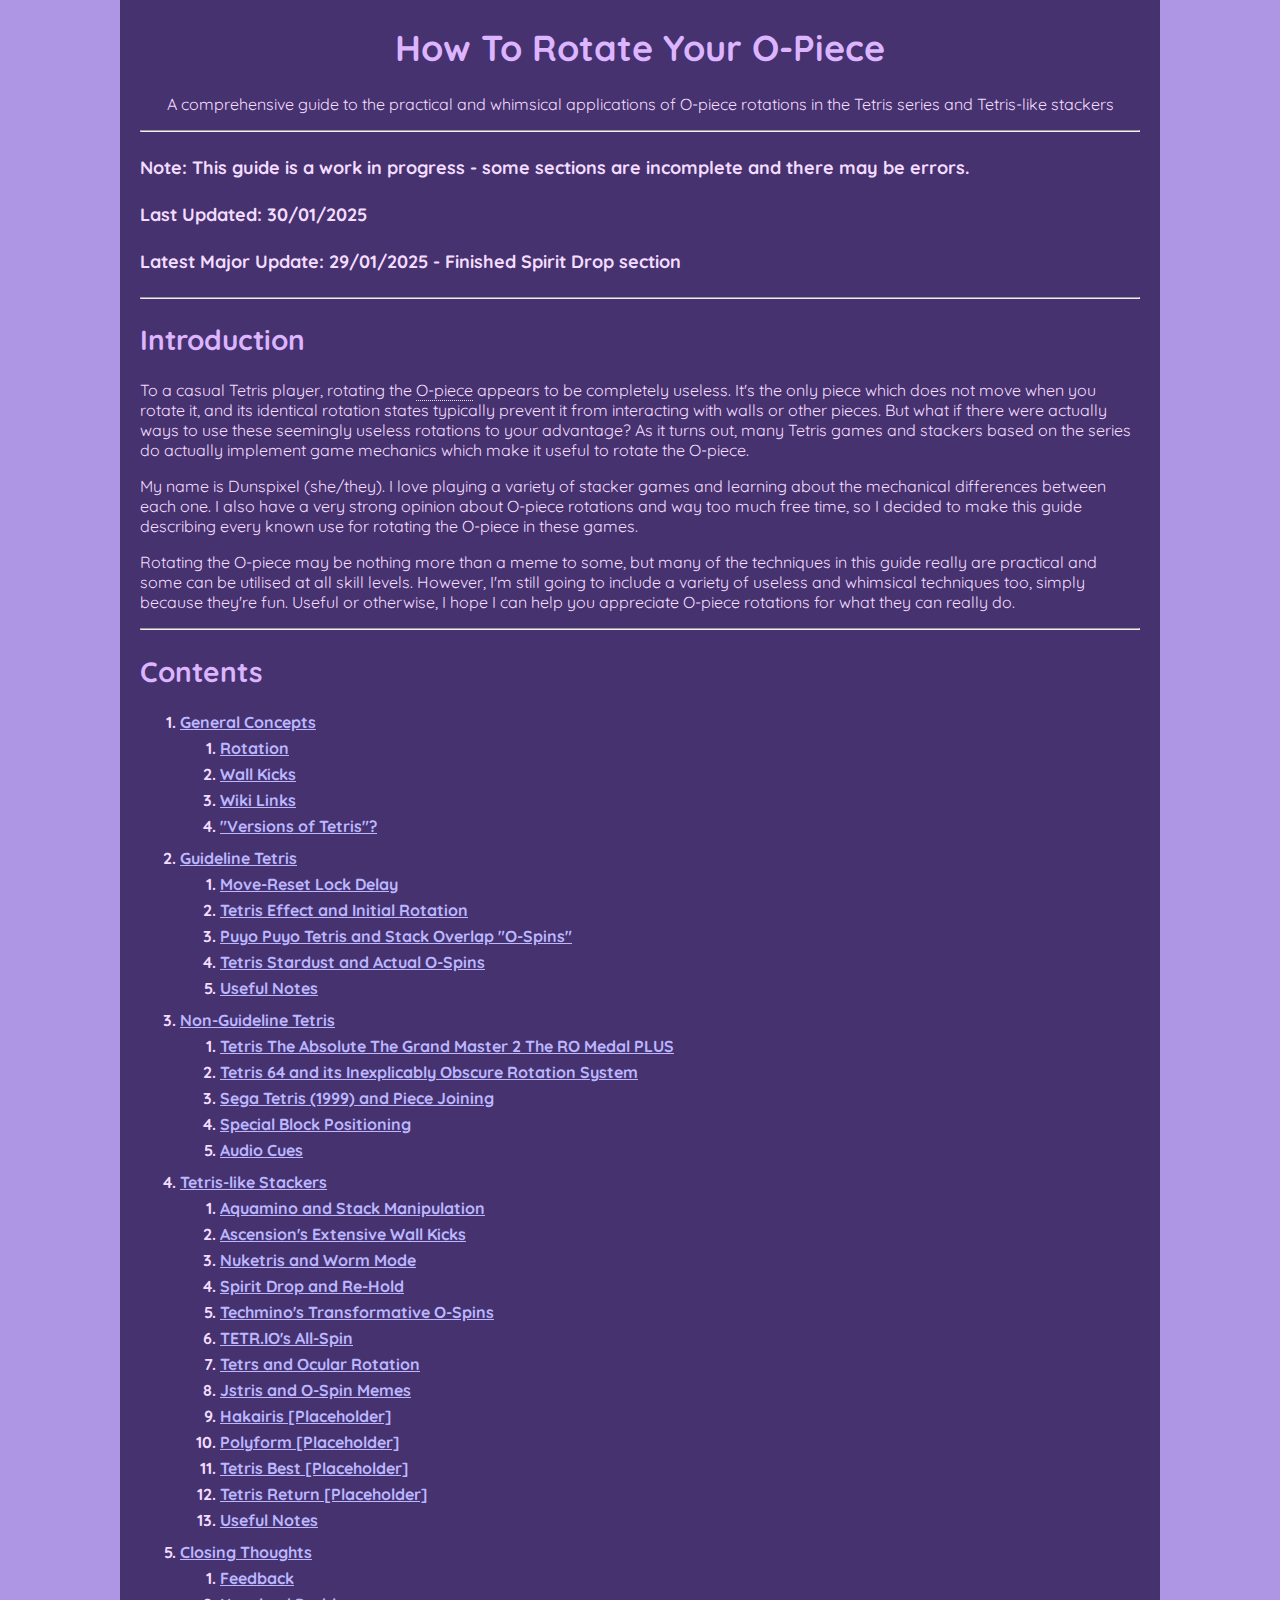
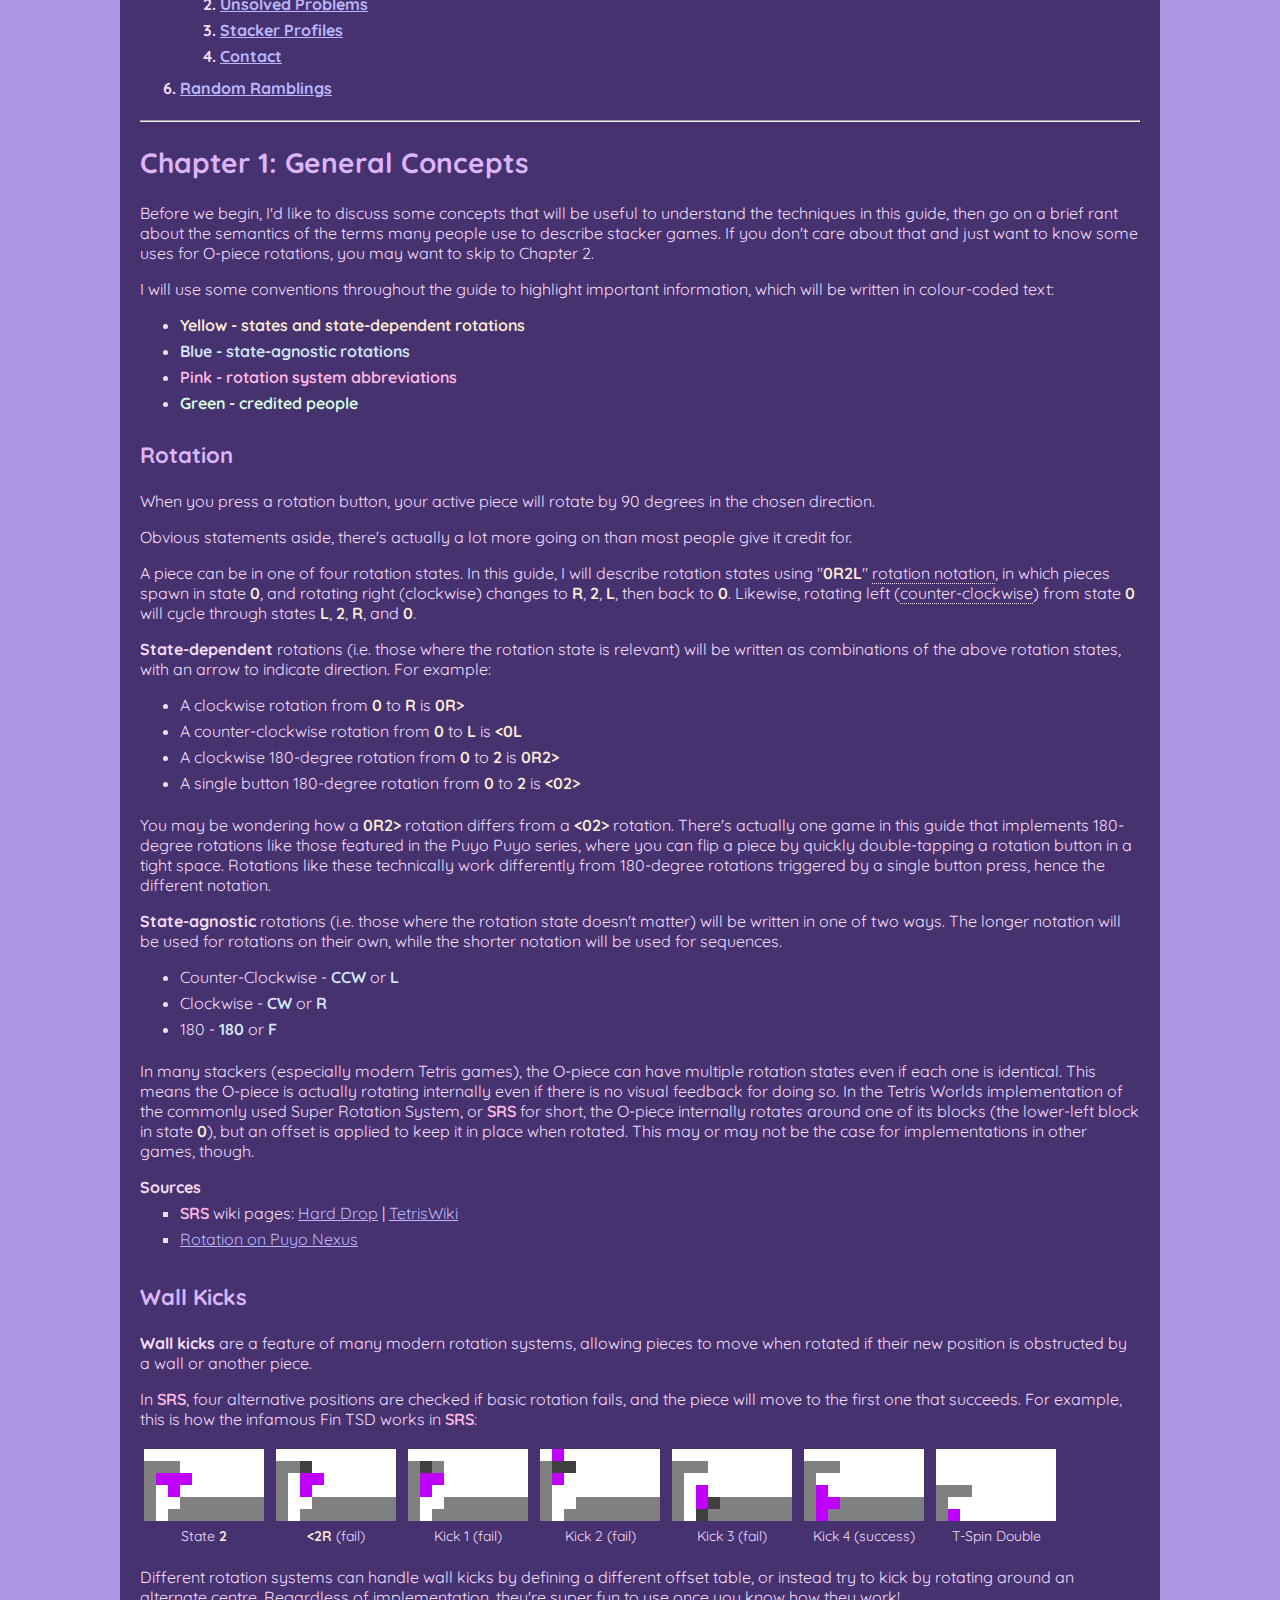
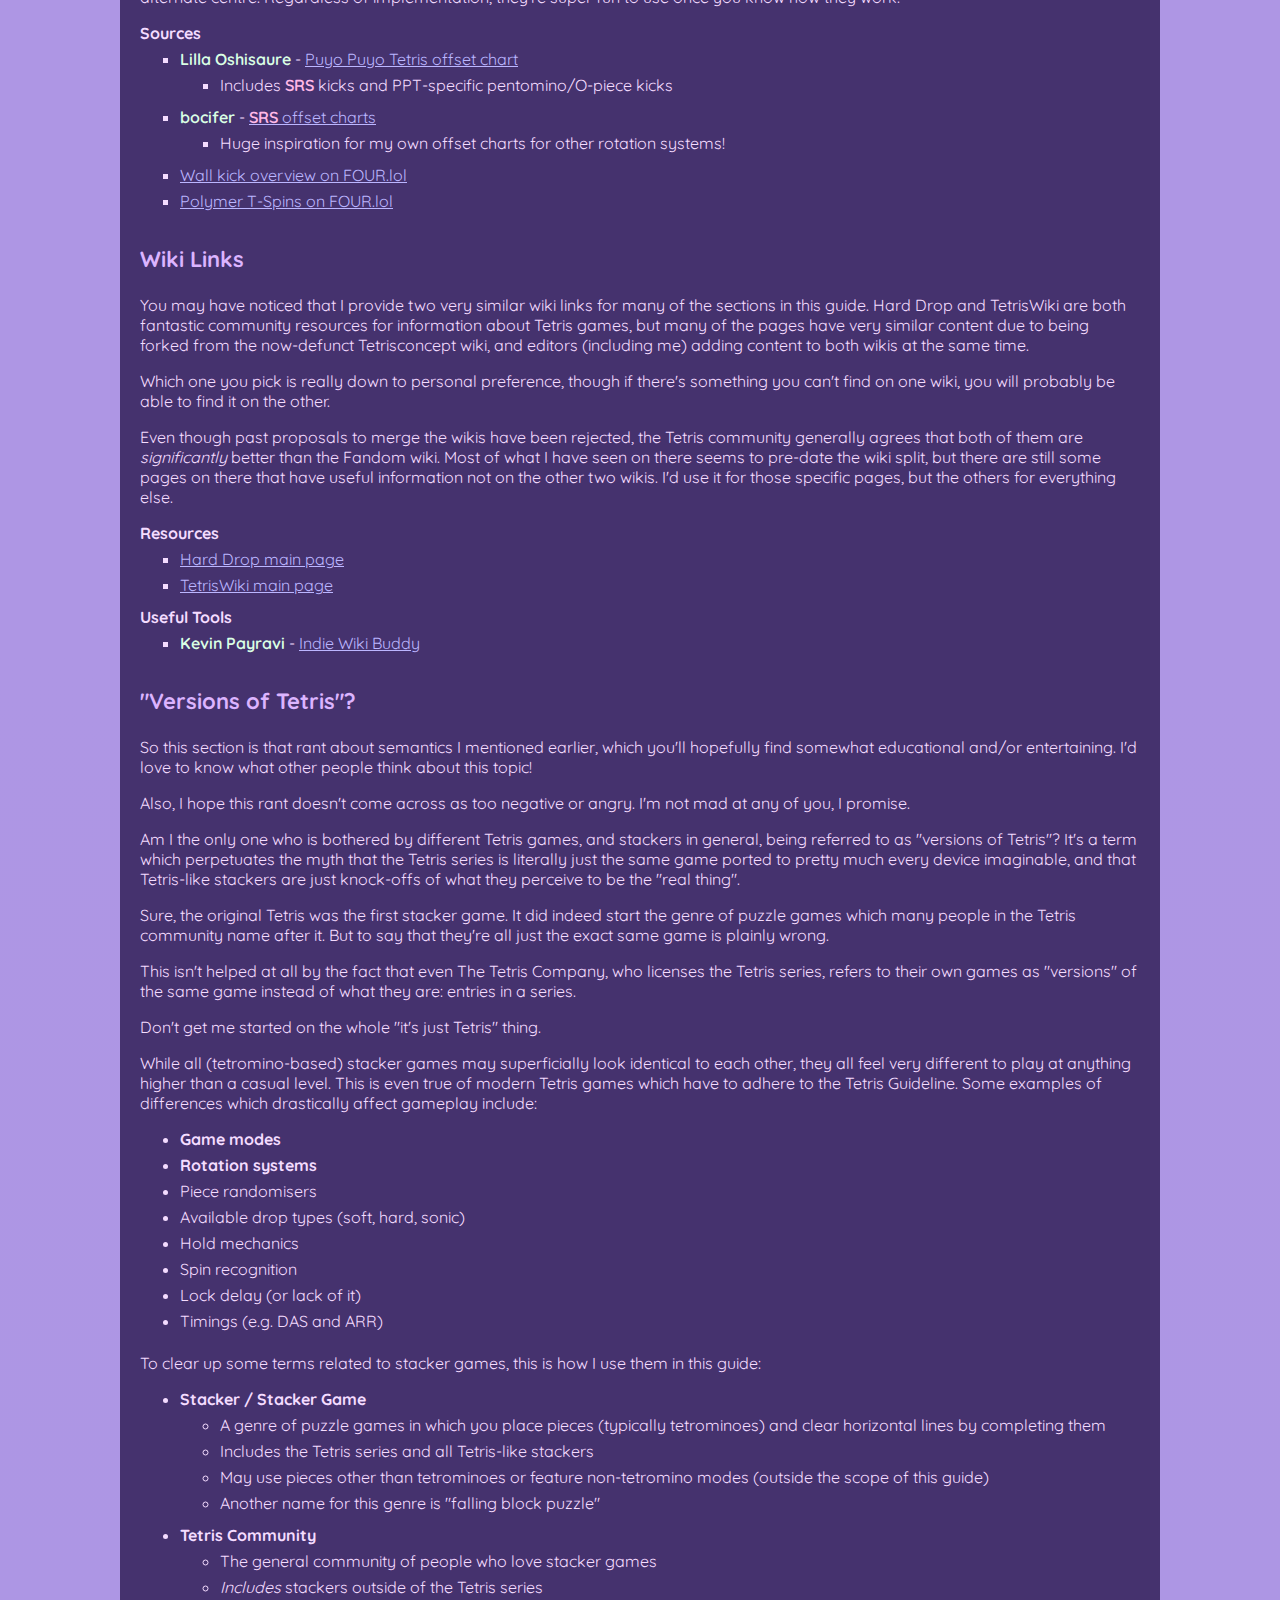
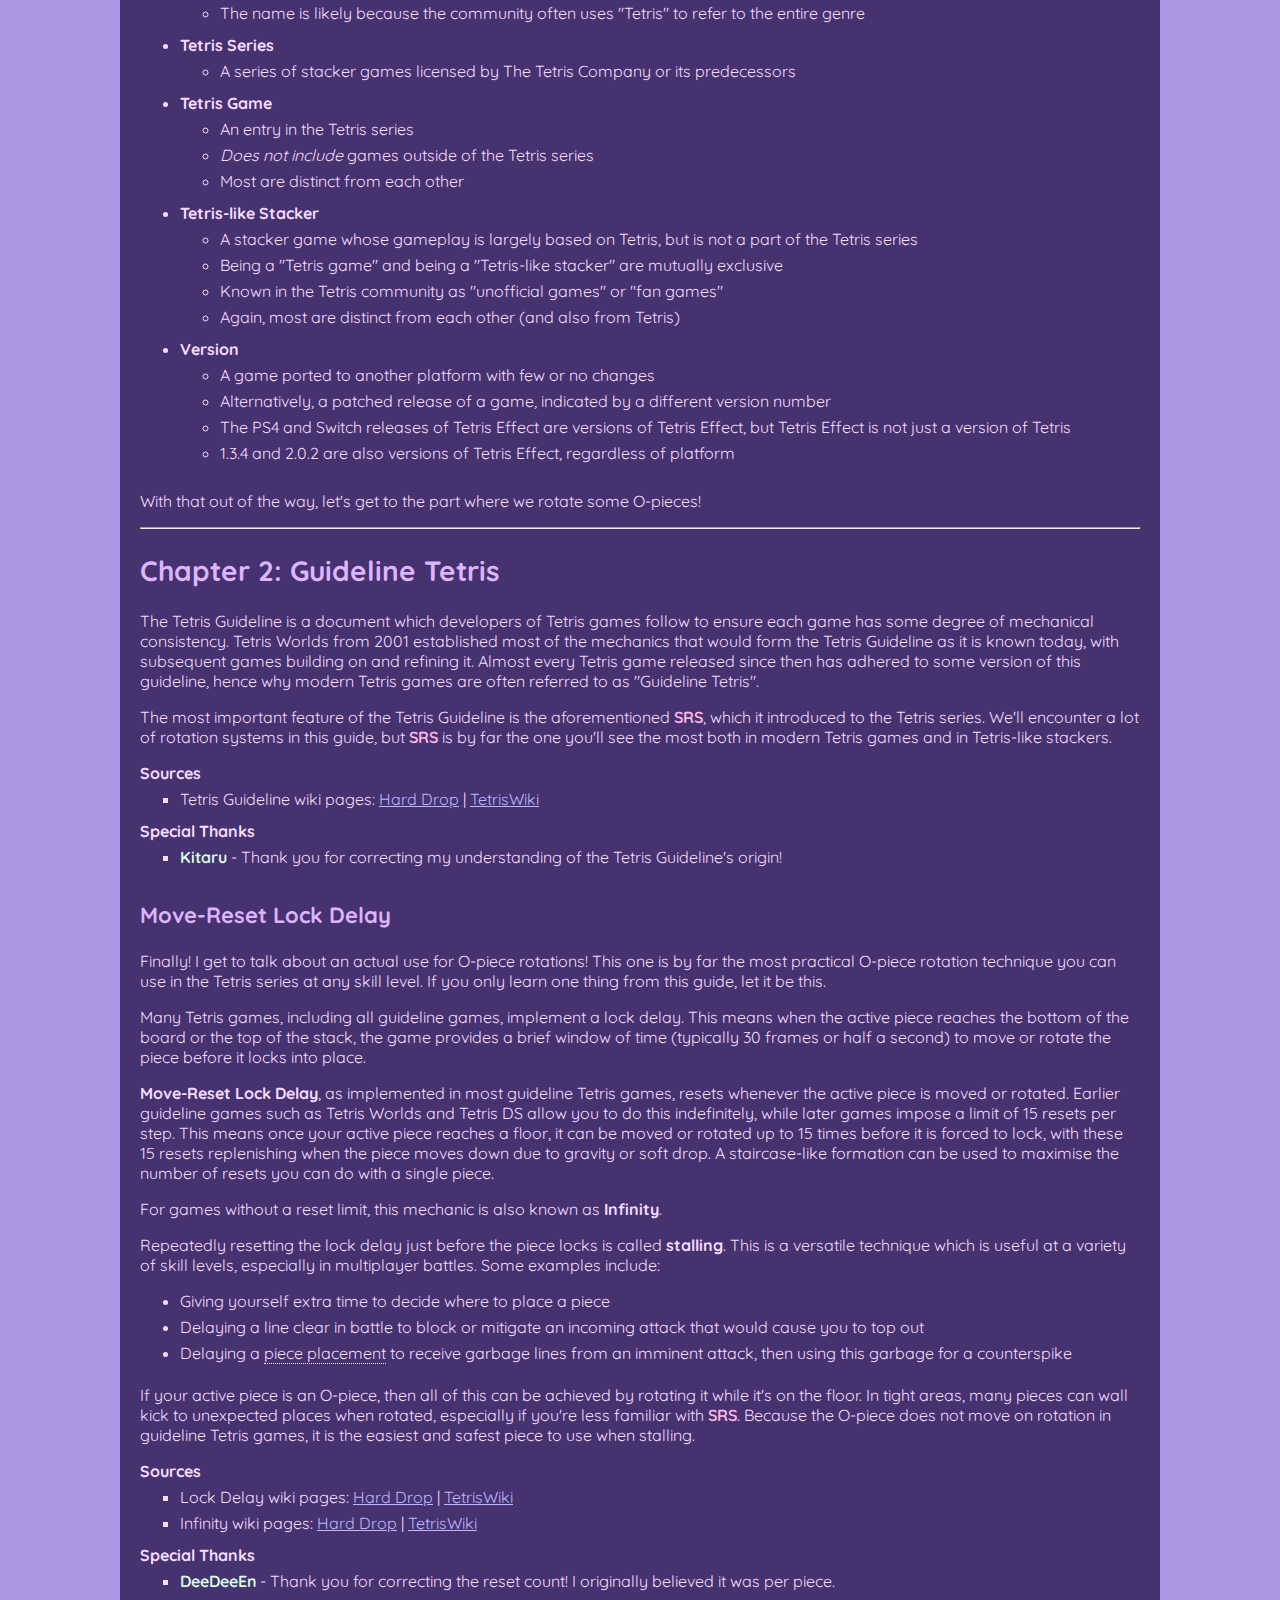
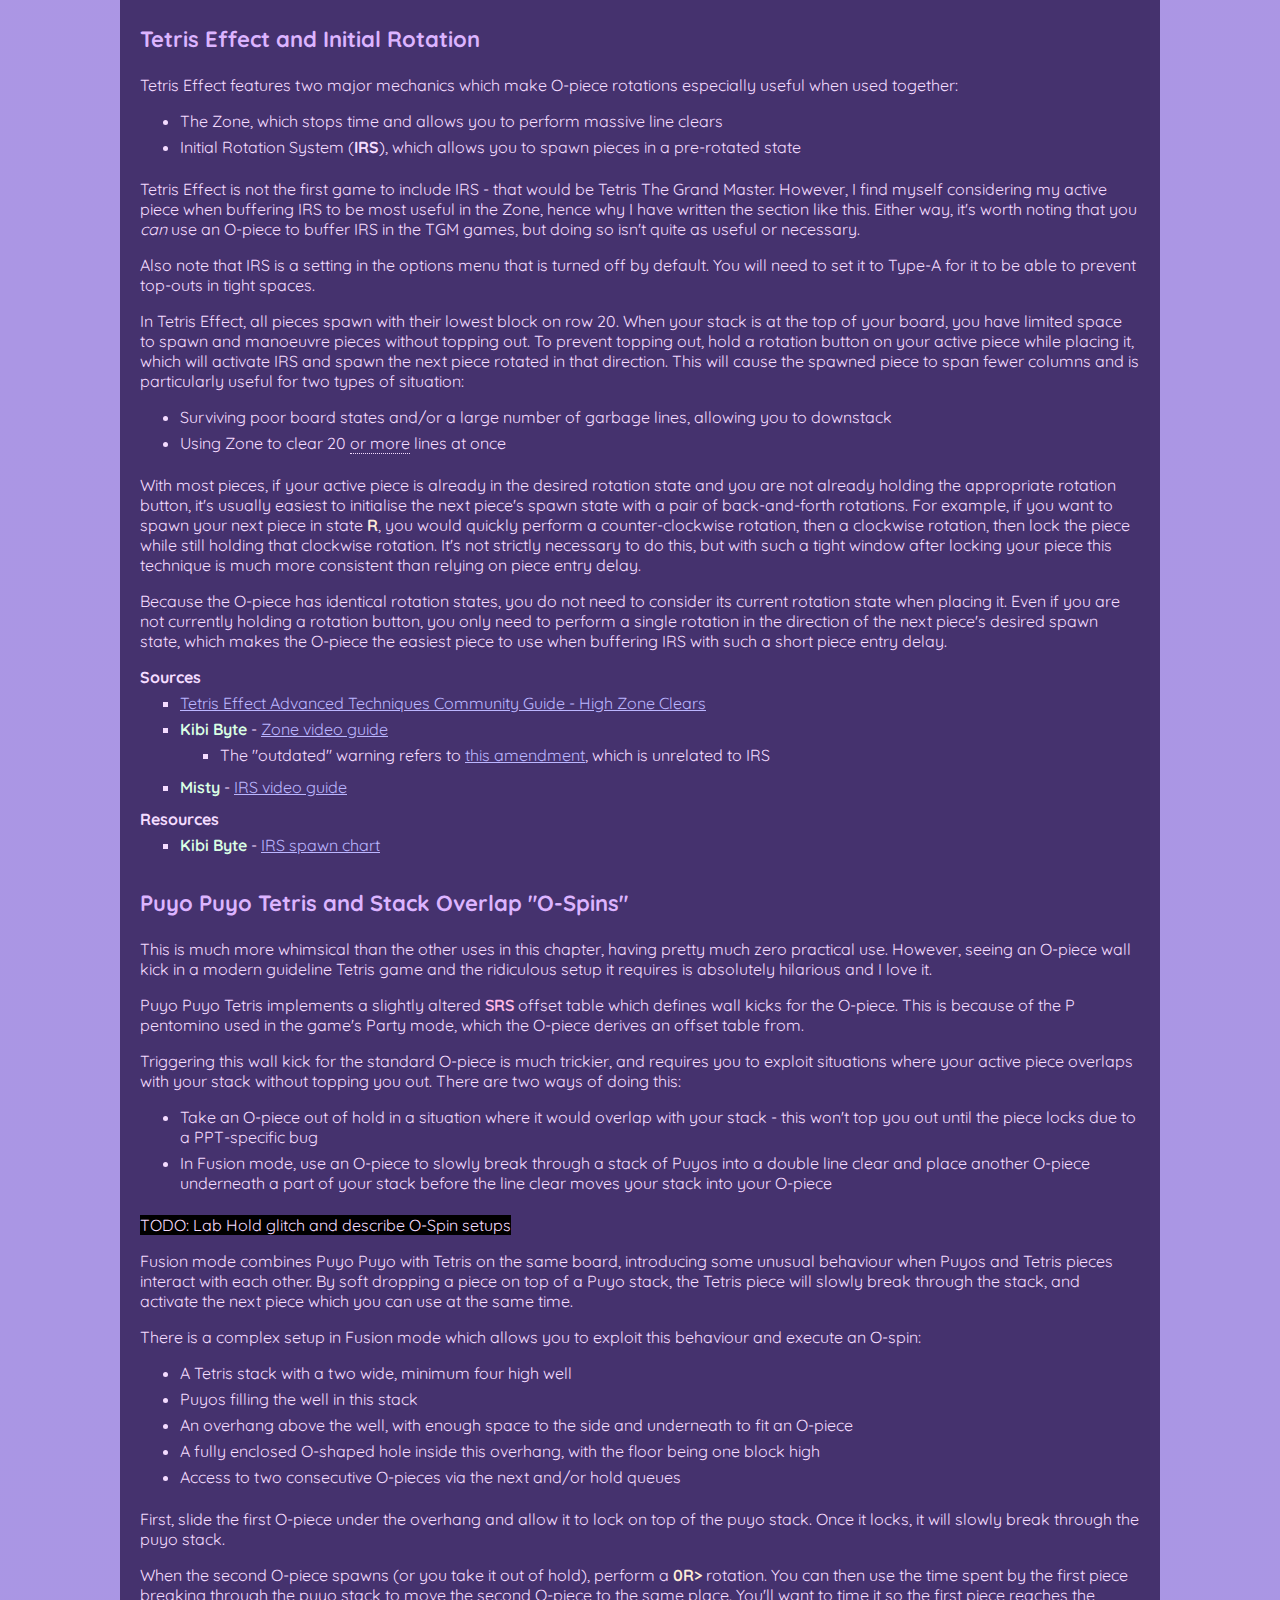
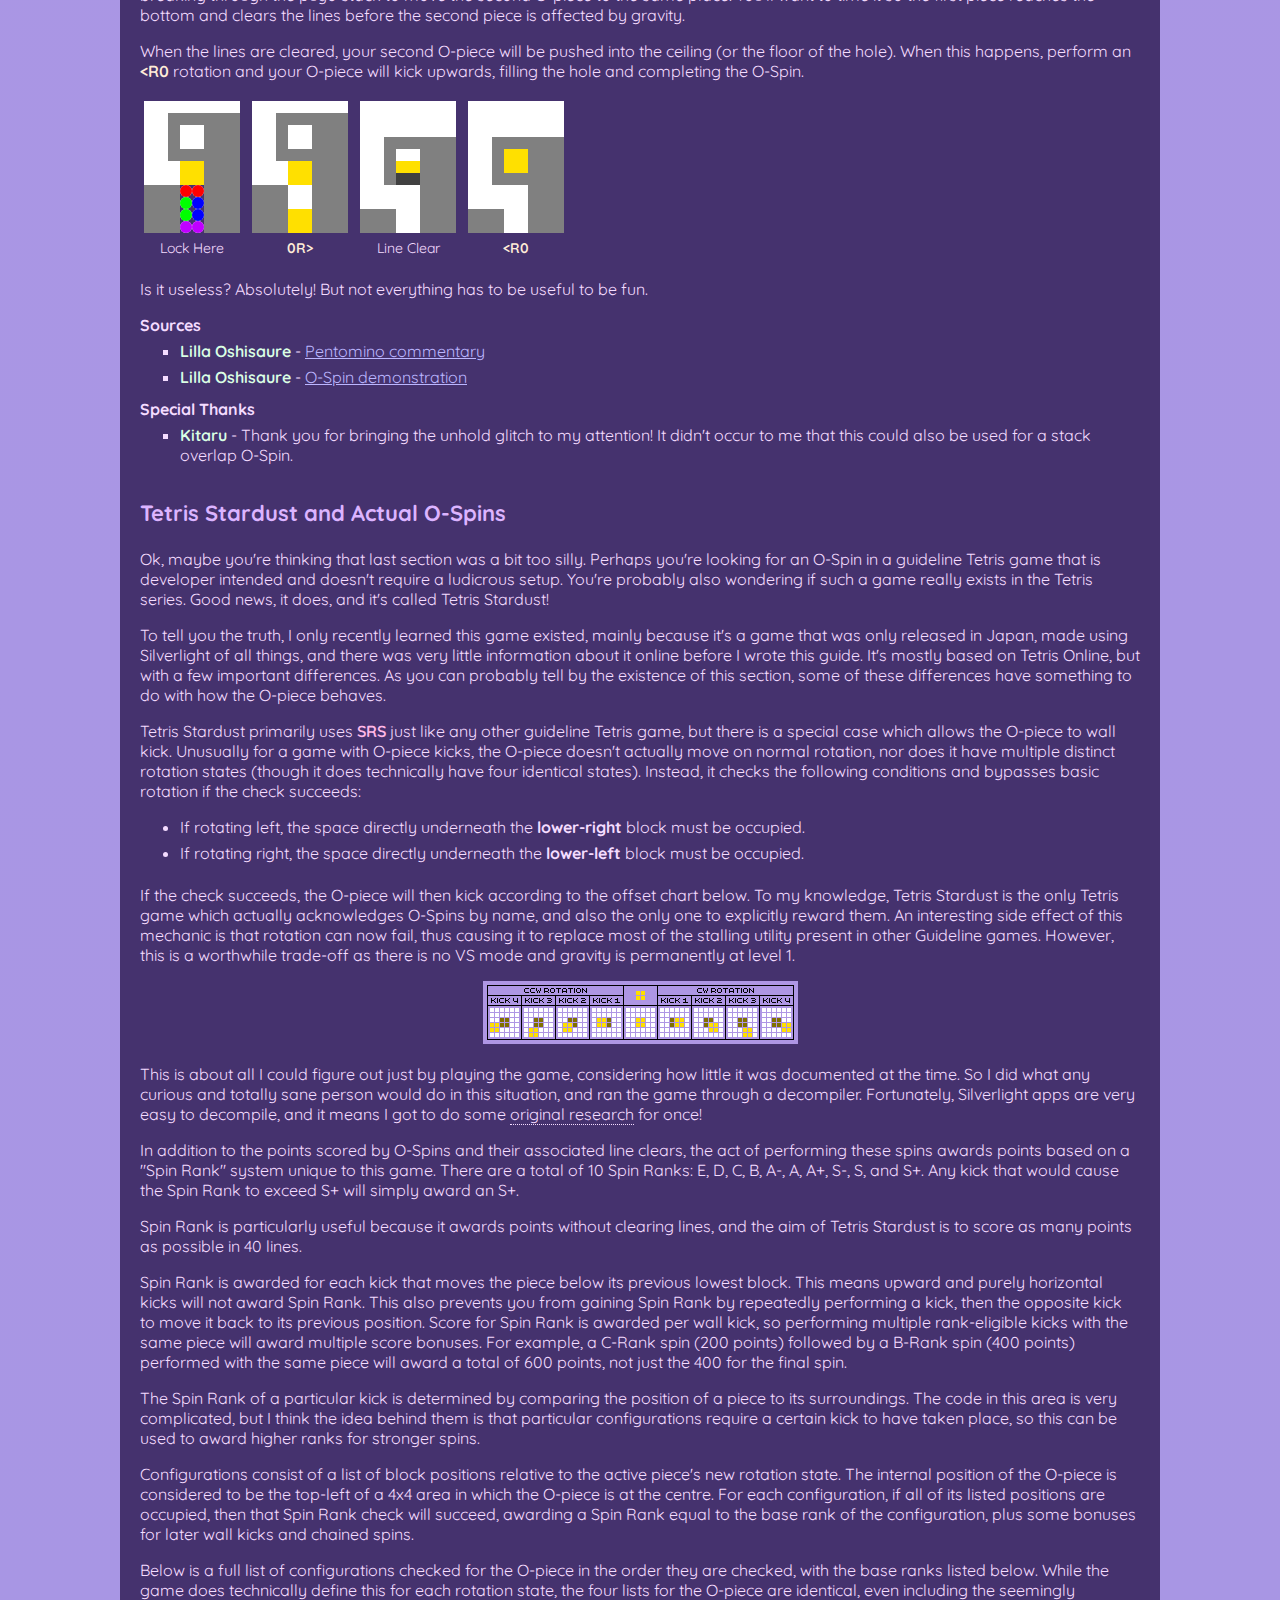
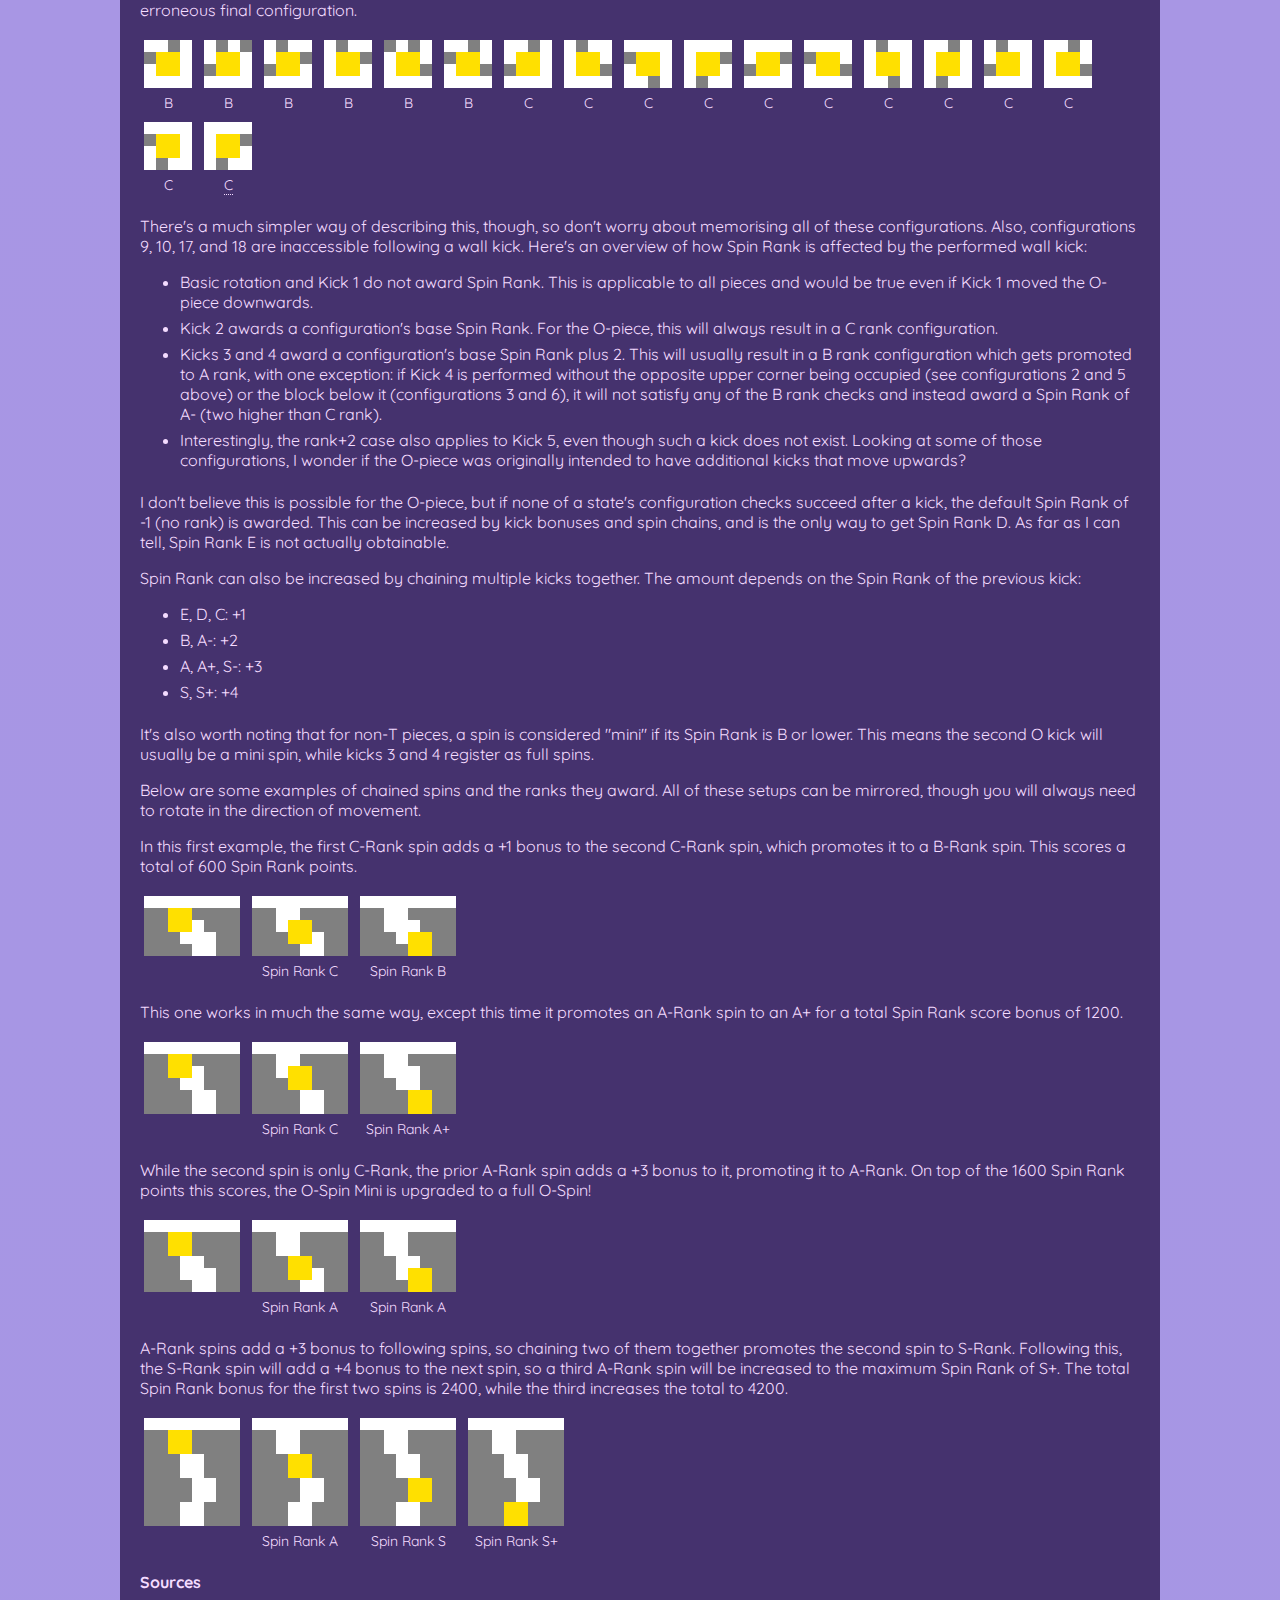
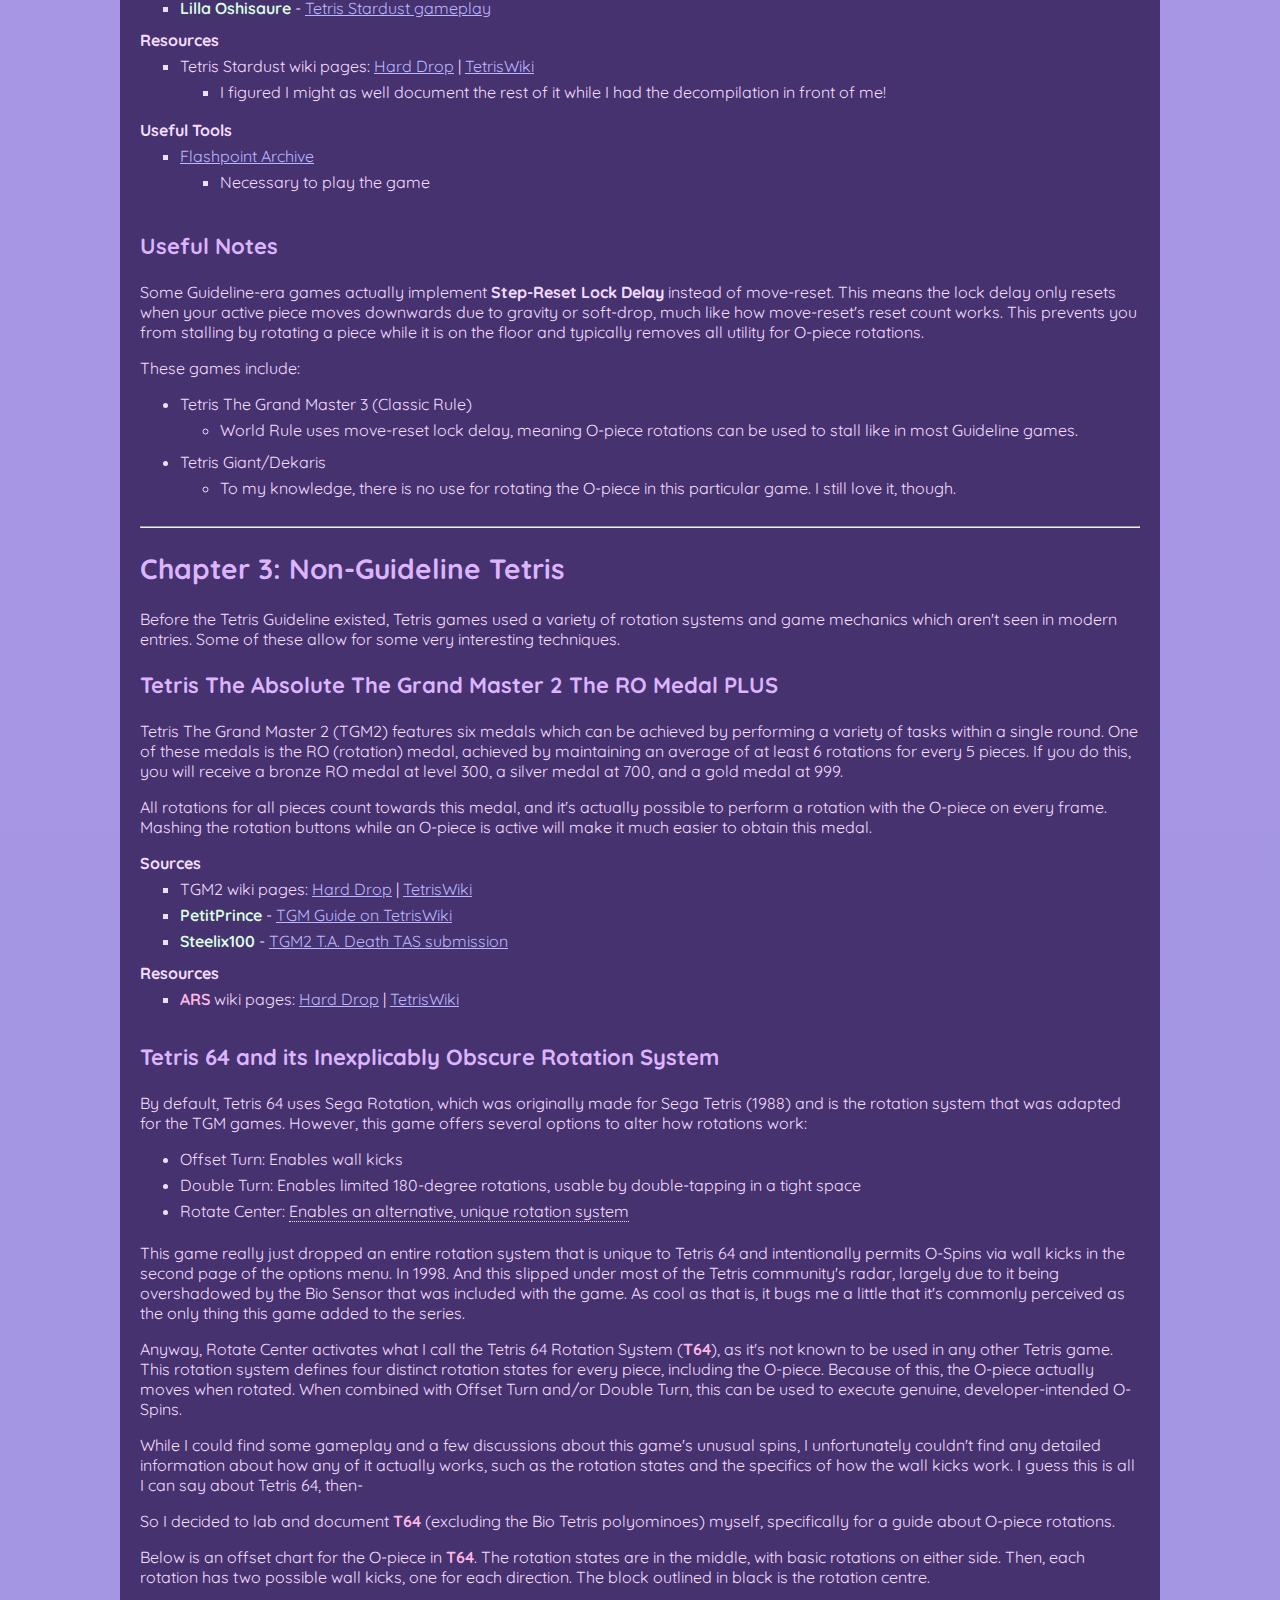
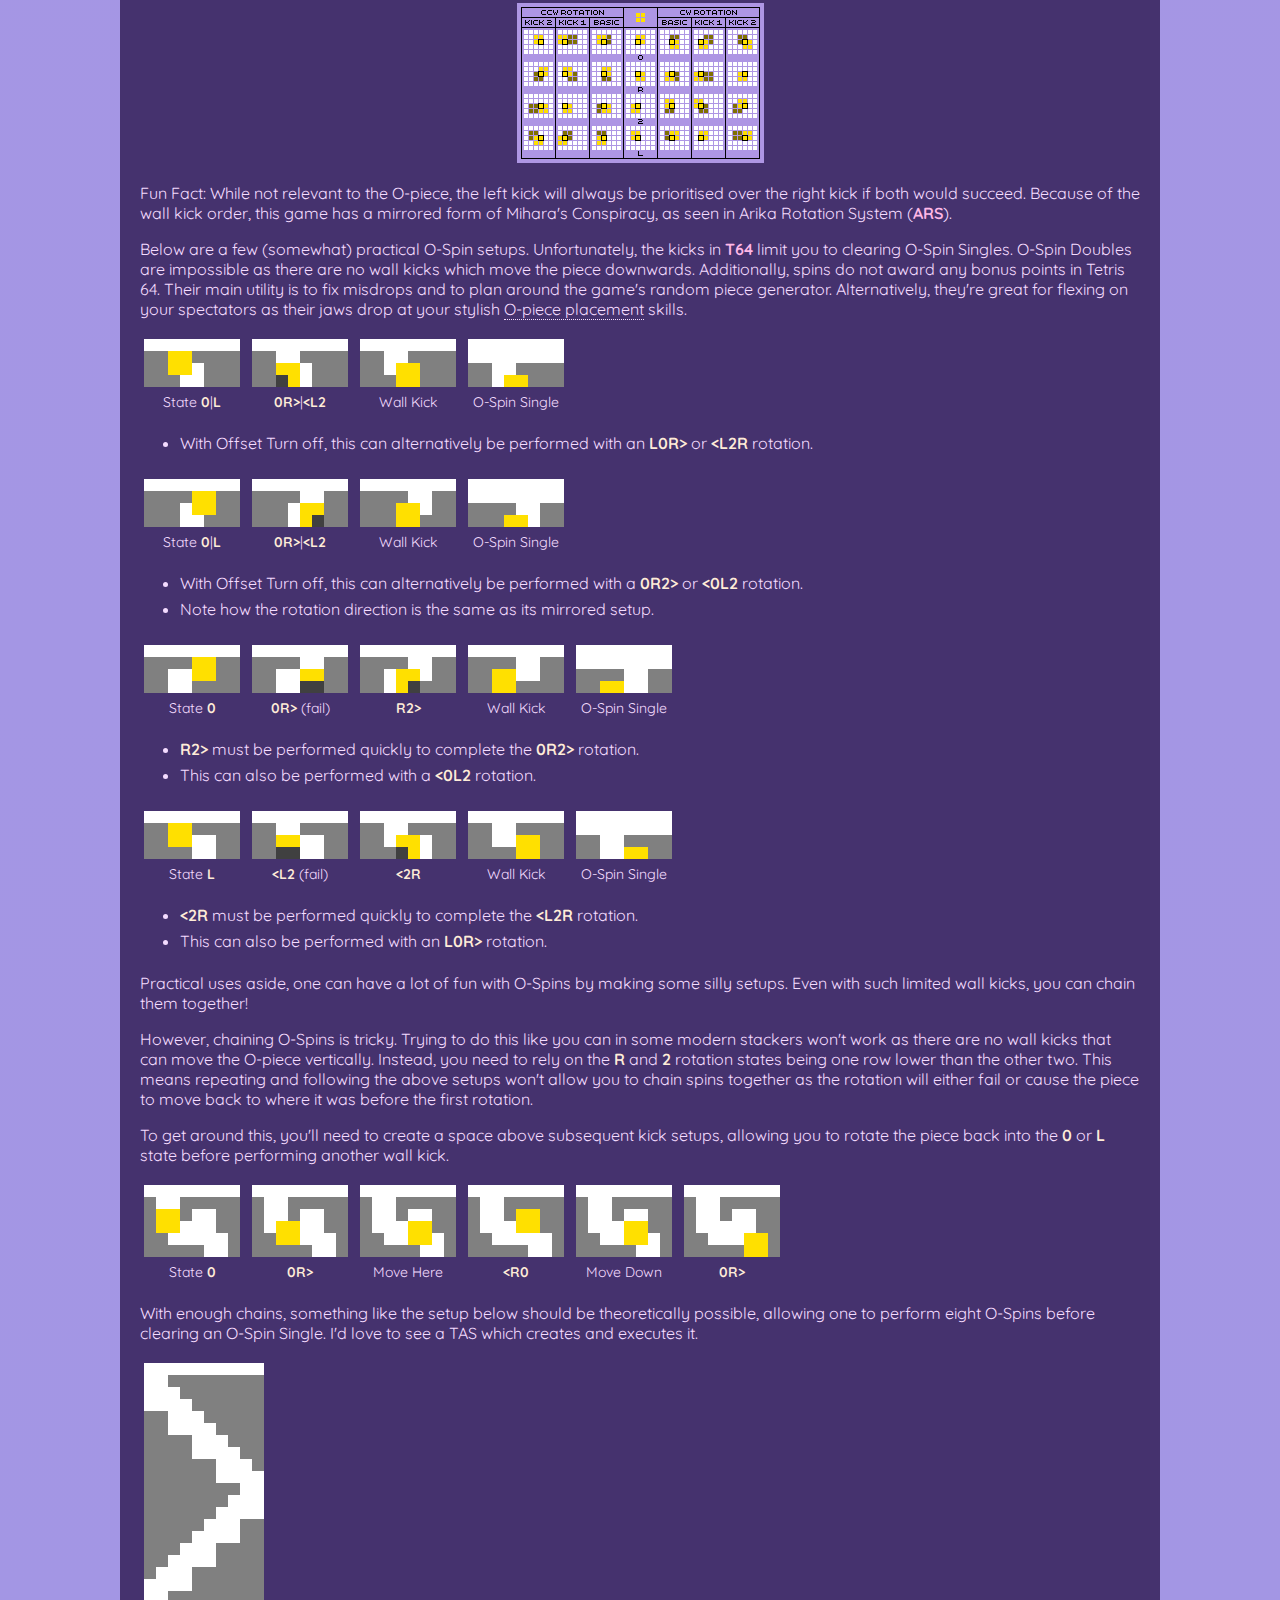
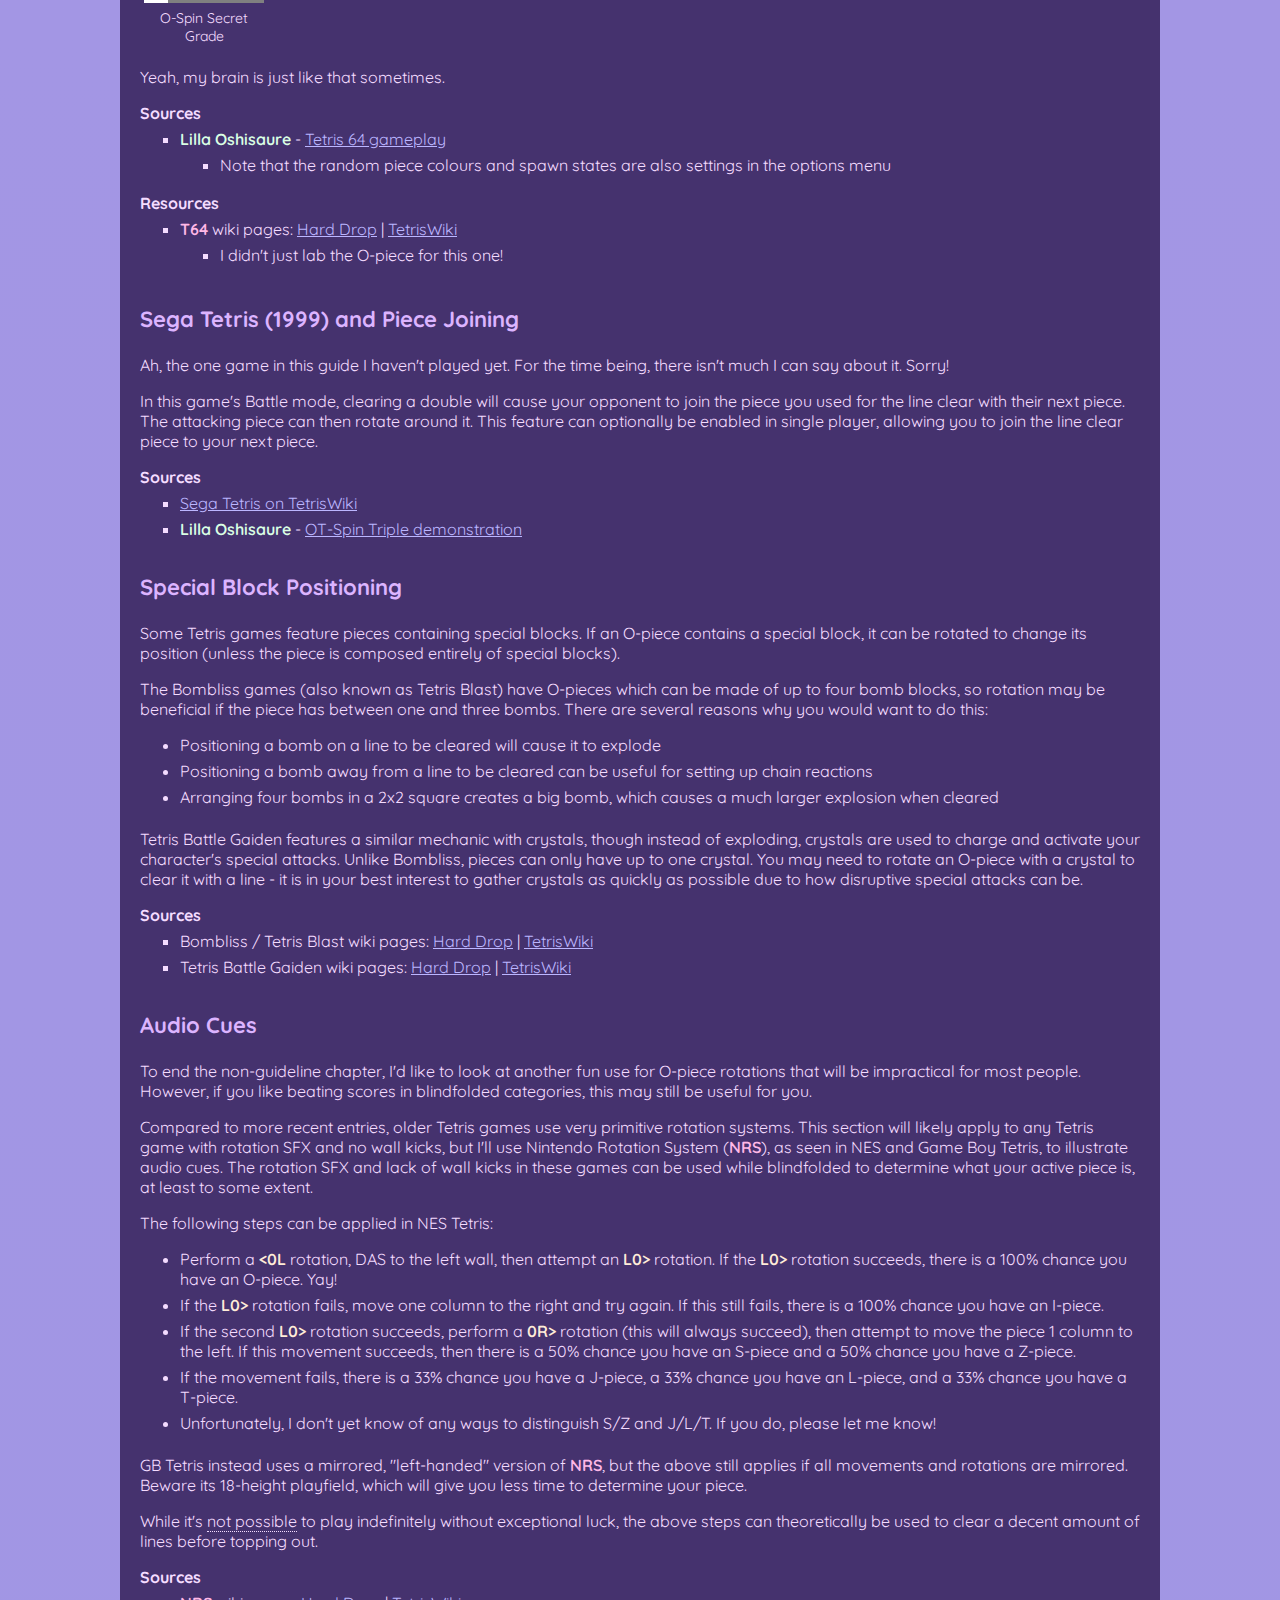
==== commit f47d9a2c: "Added Polyform offset chart" ====
--- a/index.html
+++ b/index.html
@@ -5027,10 +5027,38 @@
                 </p>
 
                 <p>
+                    For now, here's an offset chart! The pink and blue squares represent the "corners" used for spin detection, with pink being major corners and blue being minor corners. Similar to how T-Spins work in Guideline games, a three-corner spin where only one major corner is filled will register a Mini spin.
+                </p>
+
+                <div class="centre">
+                    <img src="img/polyform_opiece_offset.png" alt="Polyform O-Piece Offset Chart" />
+                </div>
+
+                <p>
                     Full section coming soon! (hopefully)
                 </p>
                 
                 <ul class="sources">
+                    <li>
+                        <strong>Sources</strong>
+                        <ul>
+                            <li>
+                                <span class="credit">Axel Fox</span> -
+                                <a href="https://media.discordapp.net/attachments/1061786737212411984/1061786740169396344/image.png?ex=679cb235&is=679b60b5&hm=9afb83c227aaef2dccd0180370156477f58c77294743bcc92a1c82649e4833ec&=&format=webp&quality=lossless&width=1045&height=600">
+                                    Polyform tetromino offset chart
+                                </a>
+                            </li>
+                            <li>
+                                <span class="credit">Axel Fox</span> -
+                                <a href="https://media.discordapp.net/attachments/780515672433360906/1288432811388309536/image.png?ex=679d4150&is=679befd0&hm=c81c9f44d67dc6ab1522ed42b90546cd83d7a56275c55d08661ea25d878a0018&=&format=webp&quality=lossless&width=1440&height=541">
+                                    Polyform polyomino spin detection chart
+                                </a>
+                                <ul>
+                                    <li>Both of these charts are on the MultiMino Discord server</li>
+                                </ul>
+                            </li>
+                        </ul>
+                    </li>
                     <li>
                         <strong>Special Thanks</strong>
                         <ul>
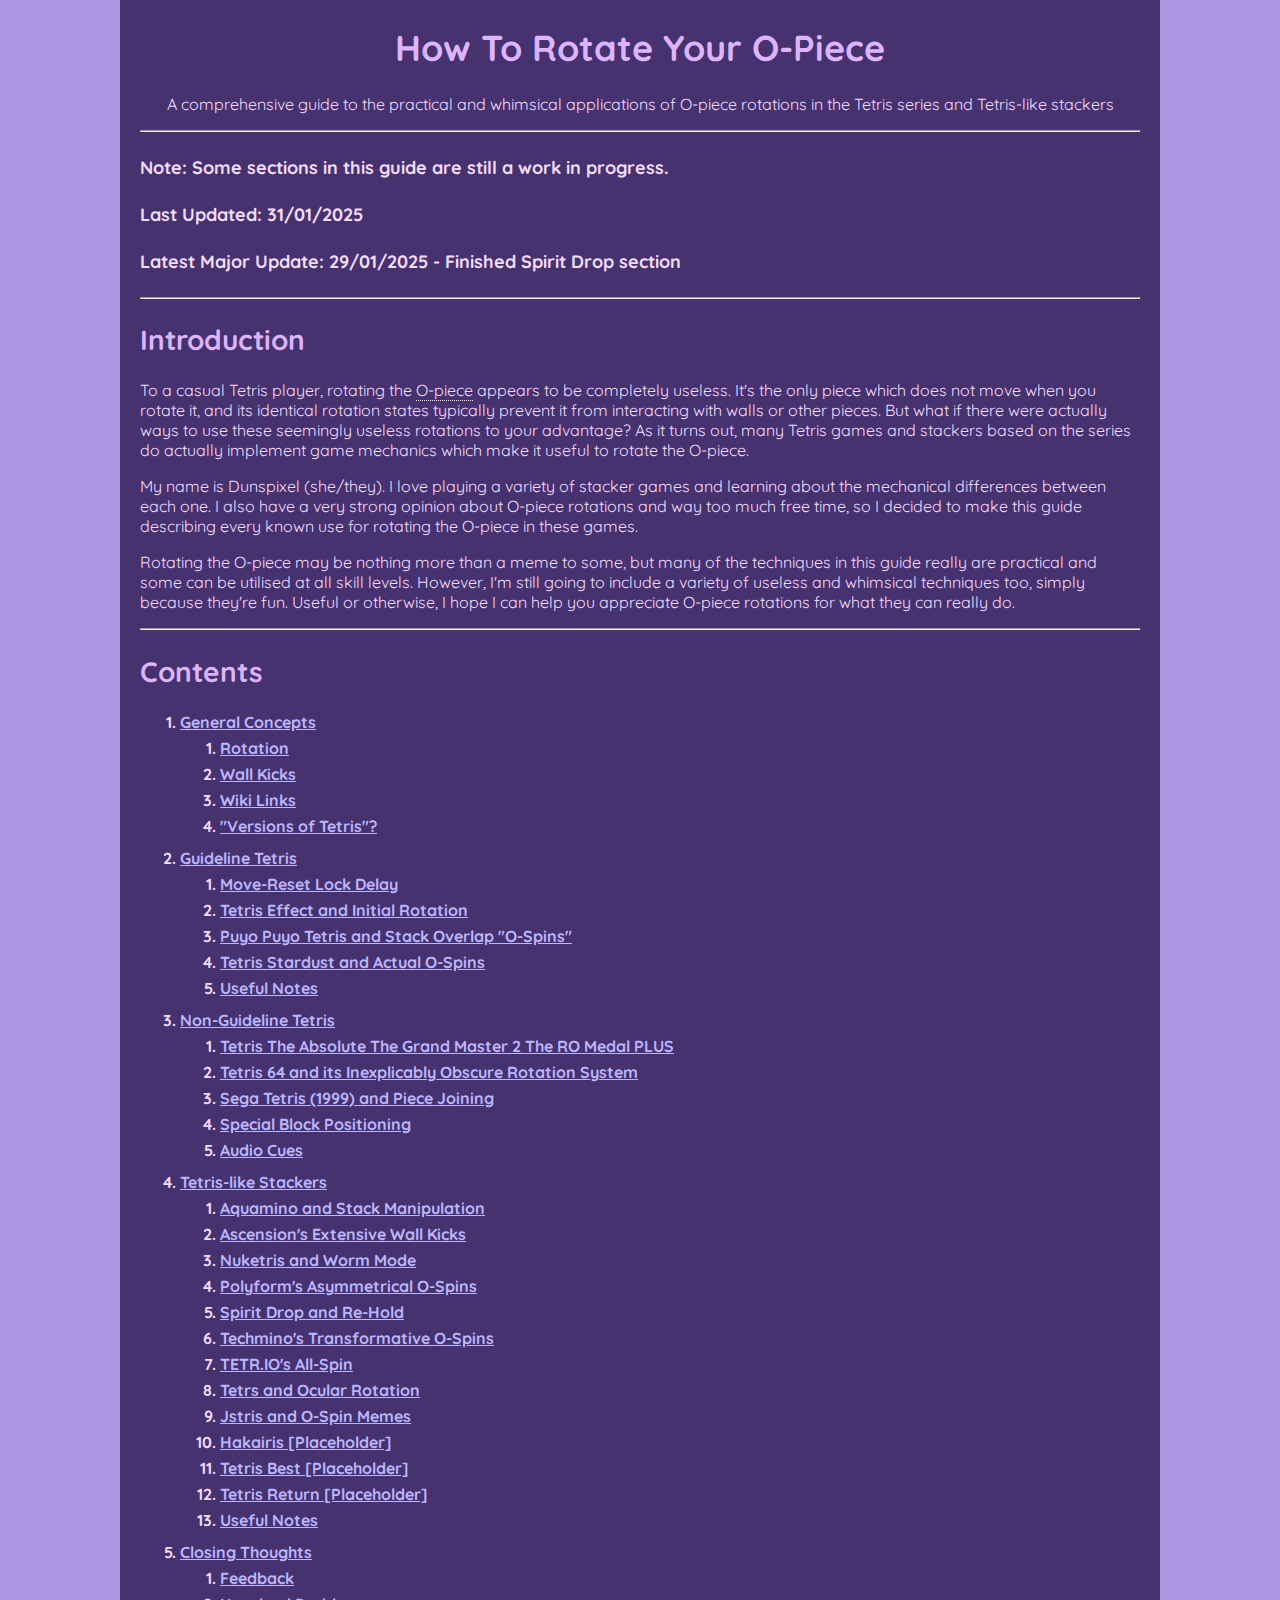
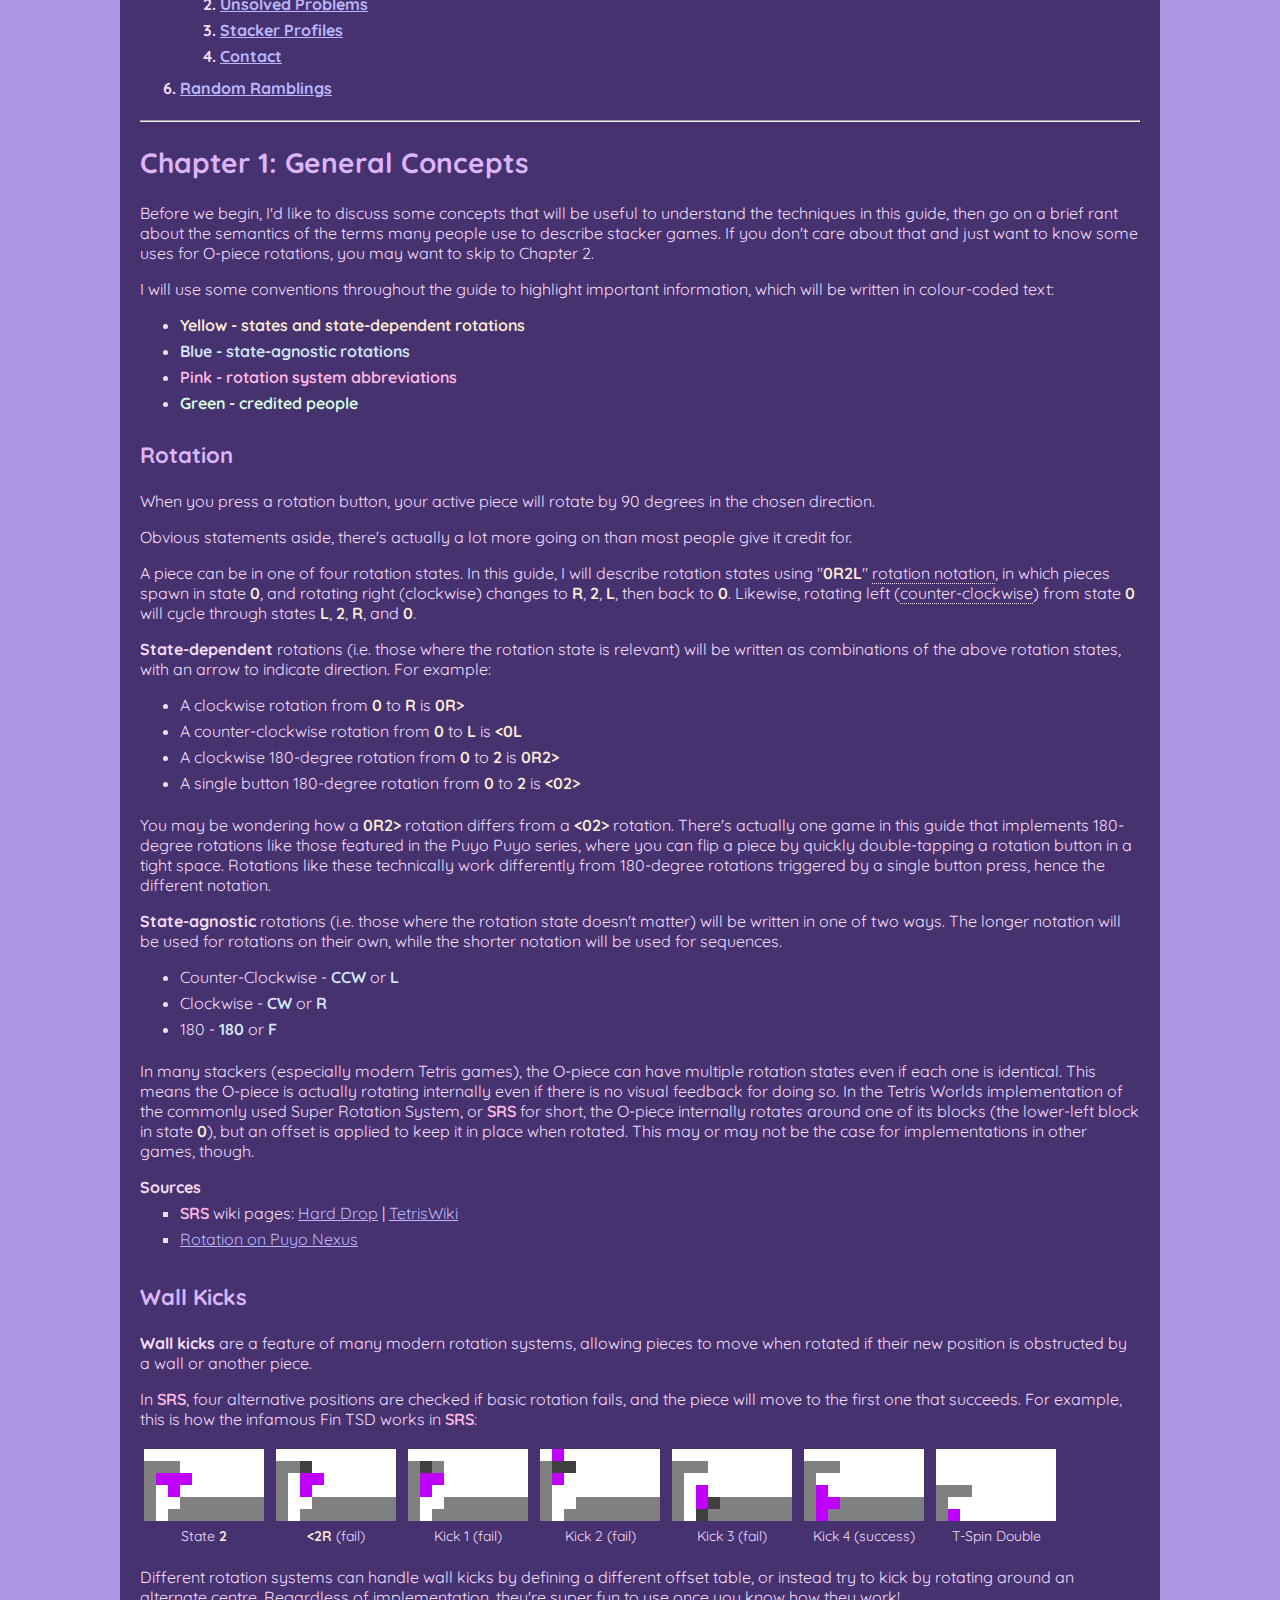
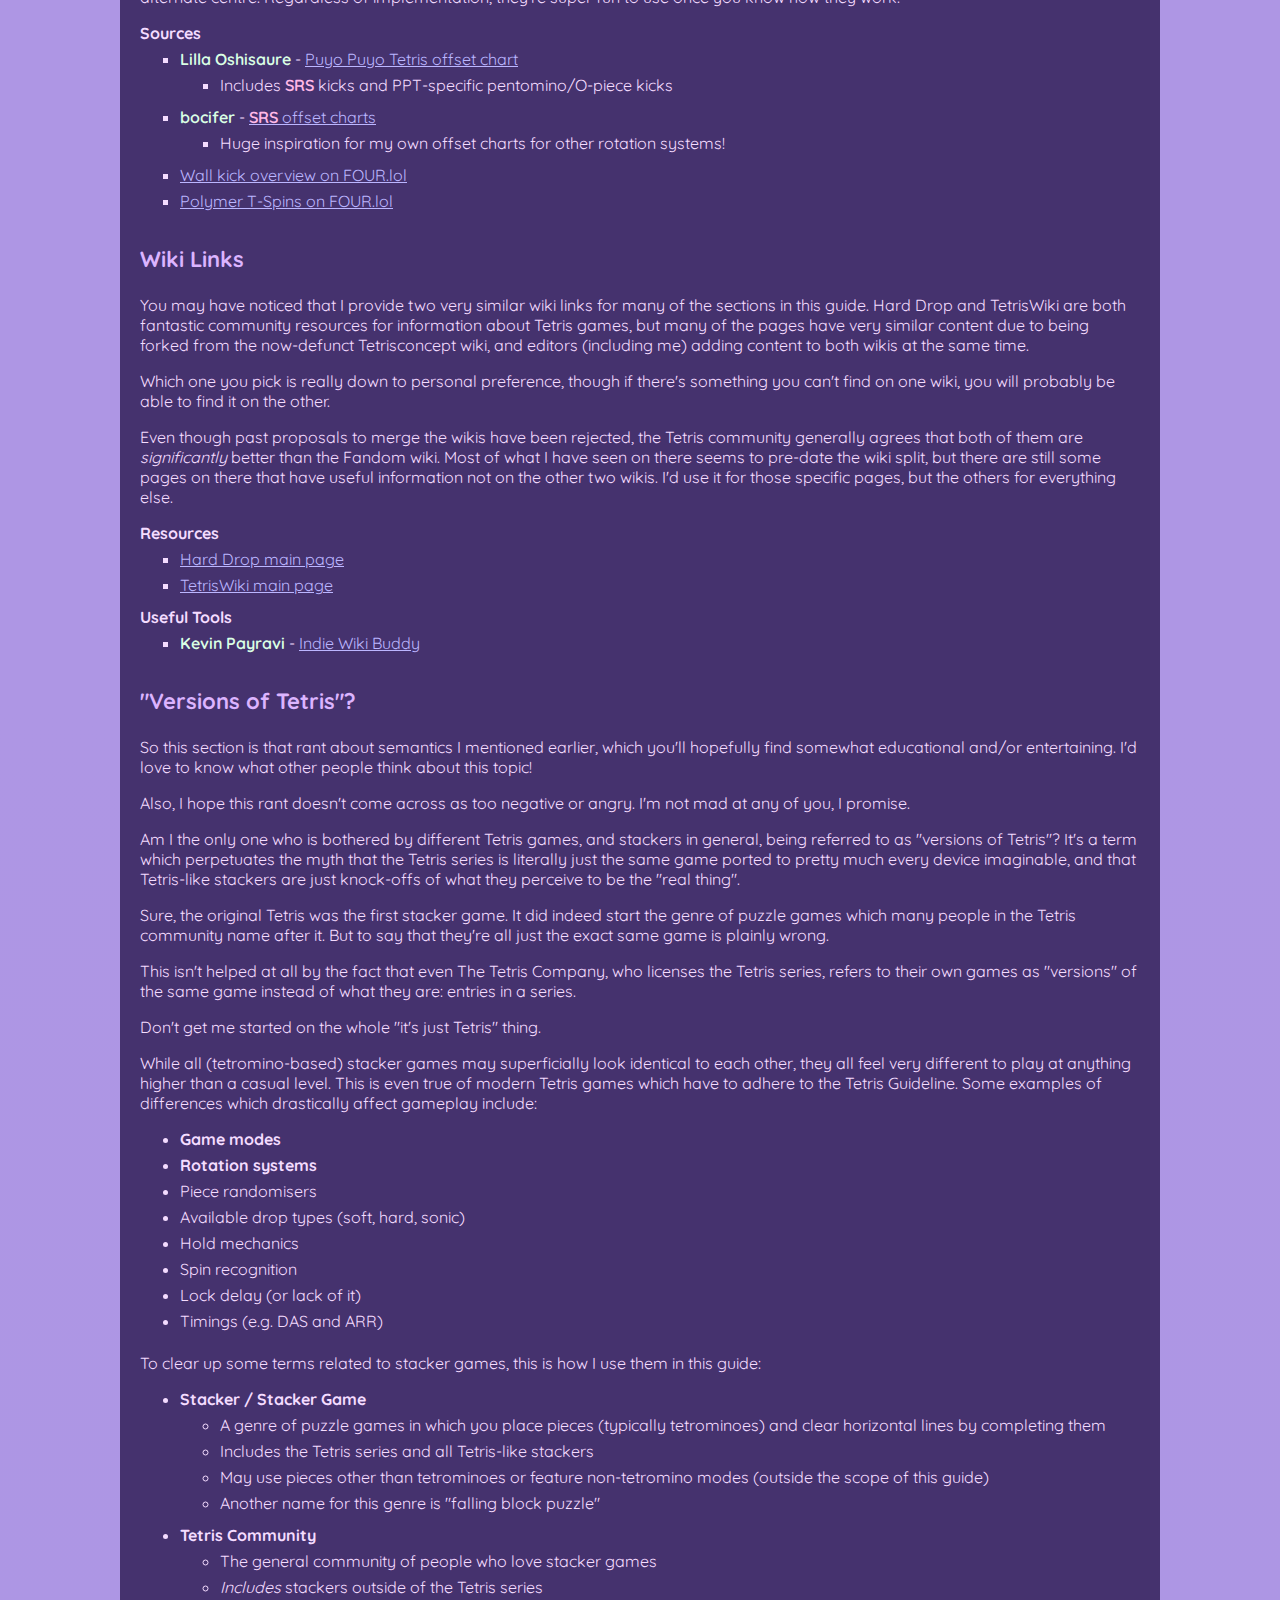
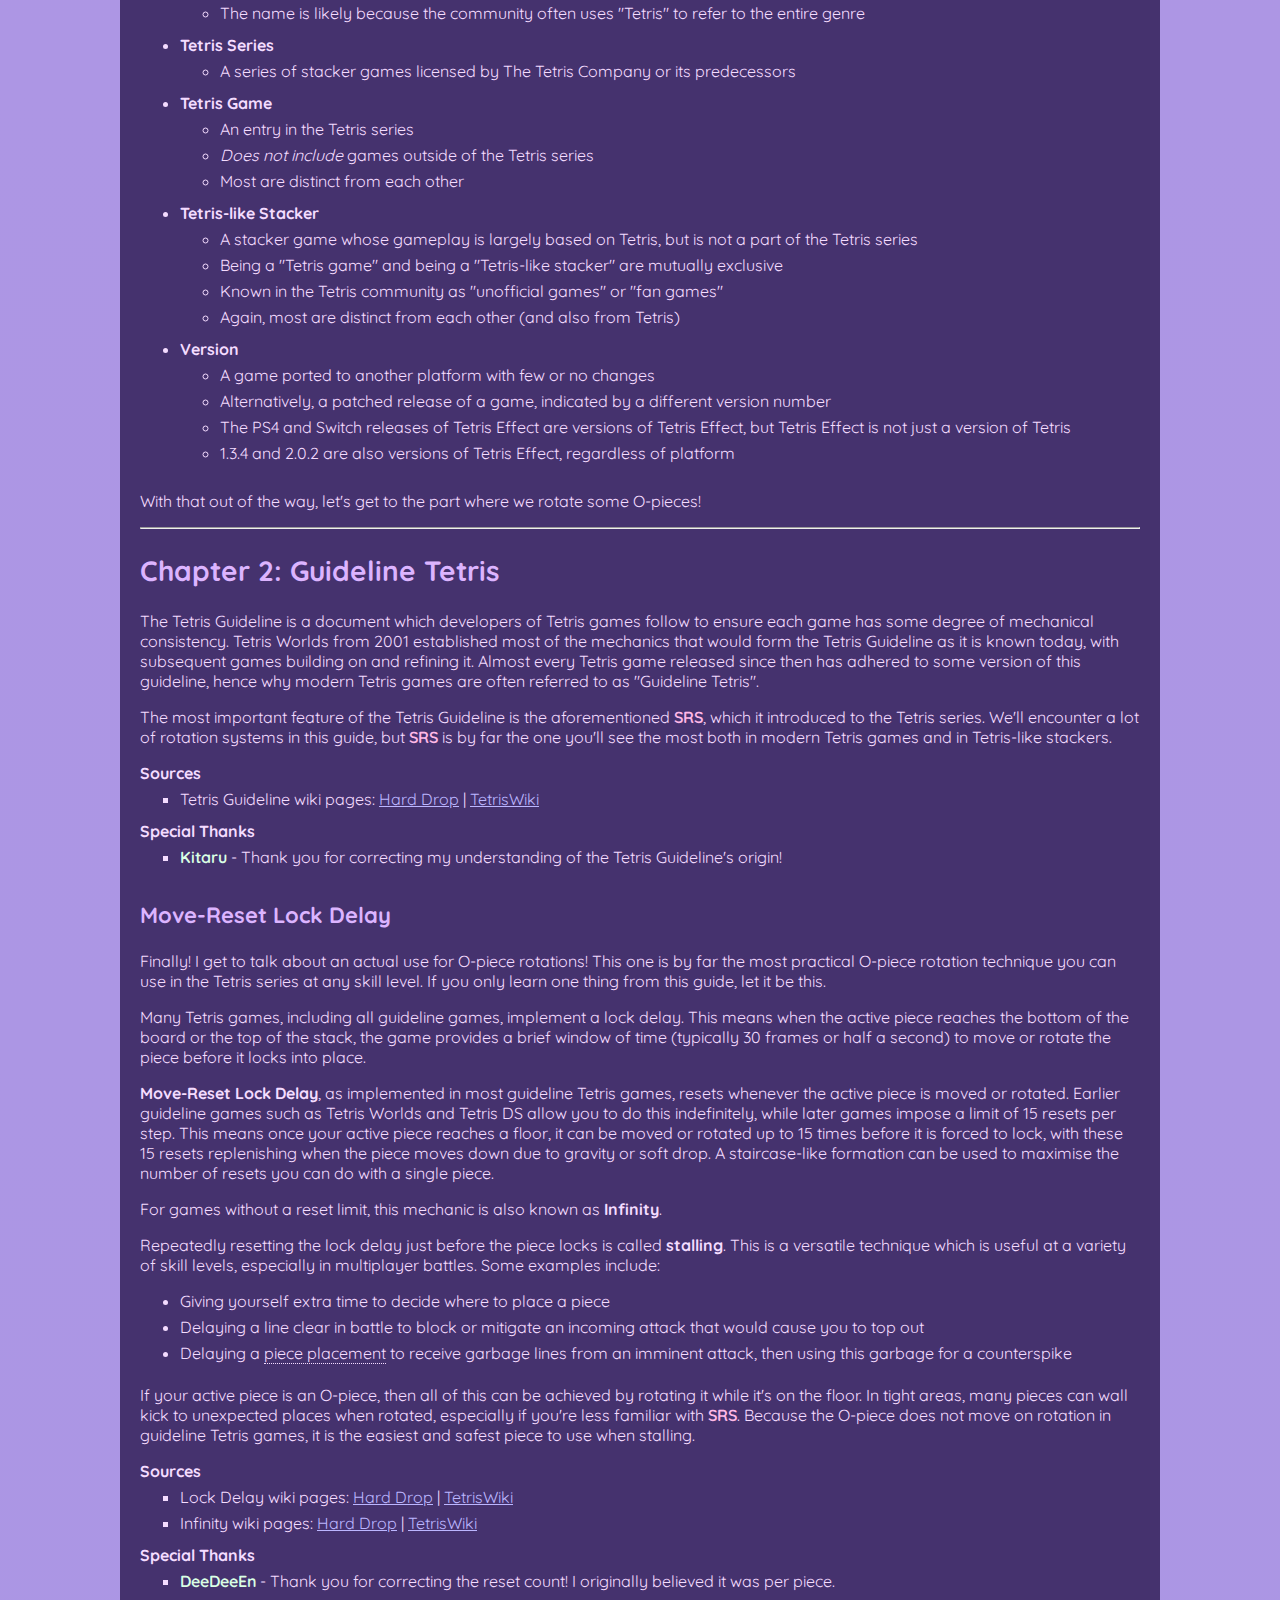
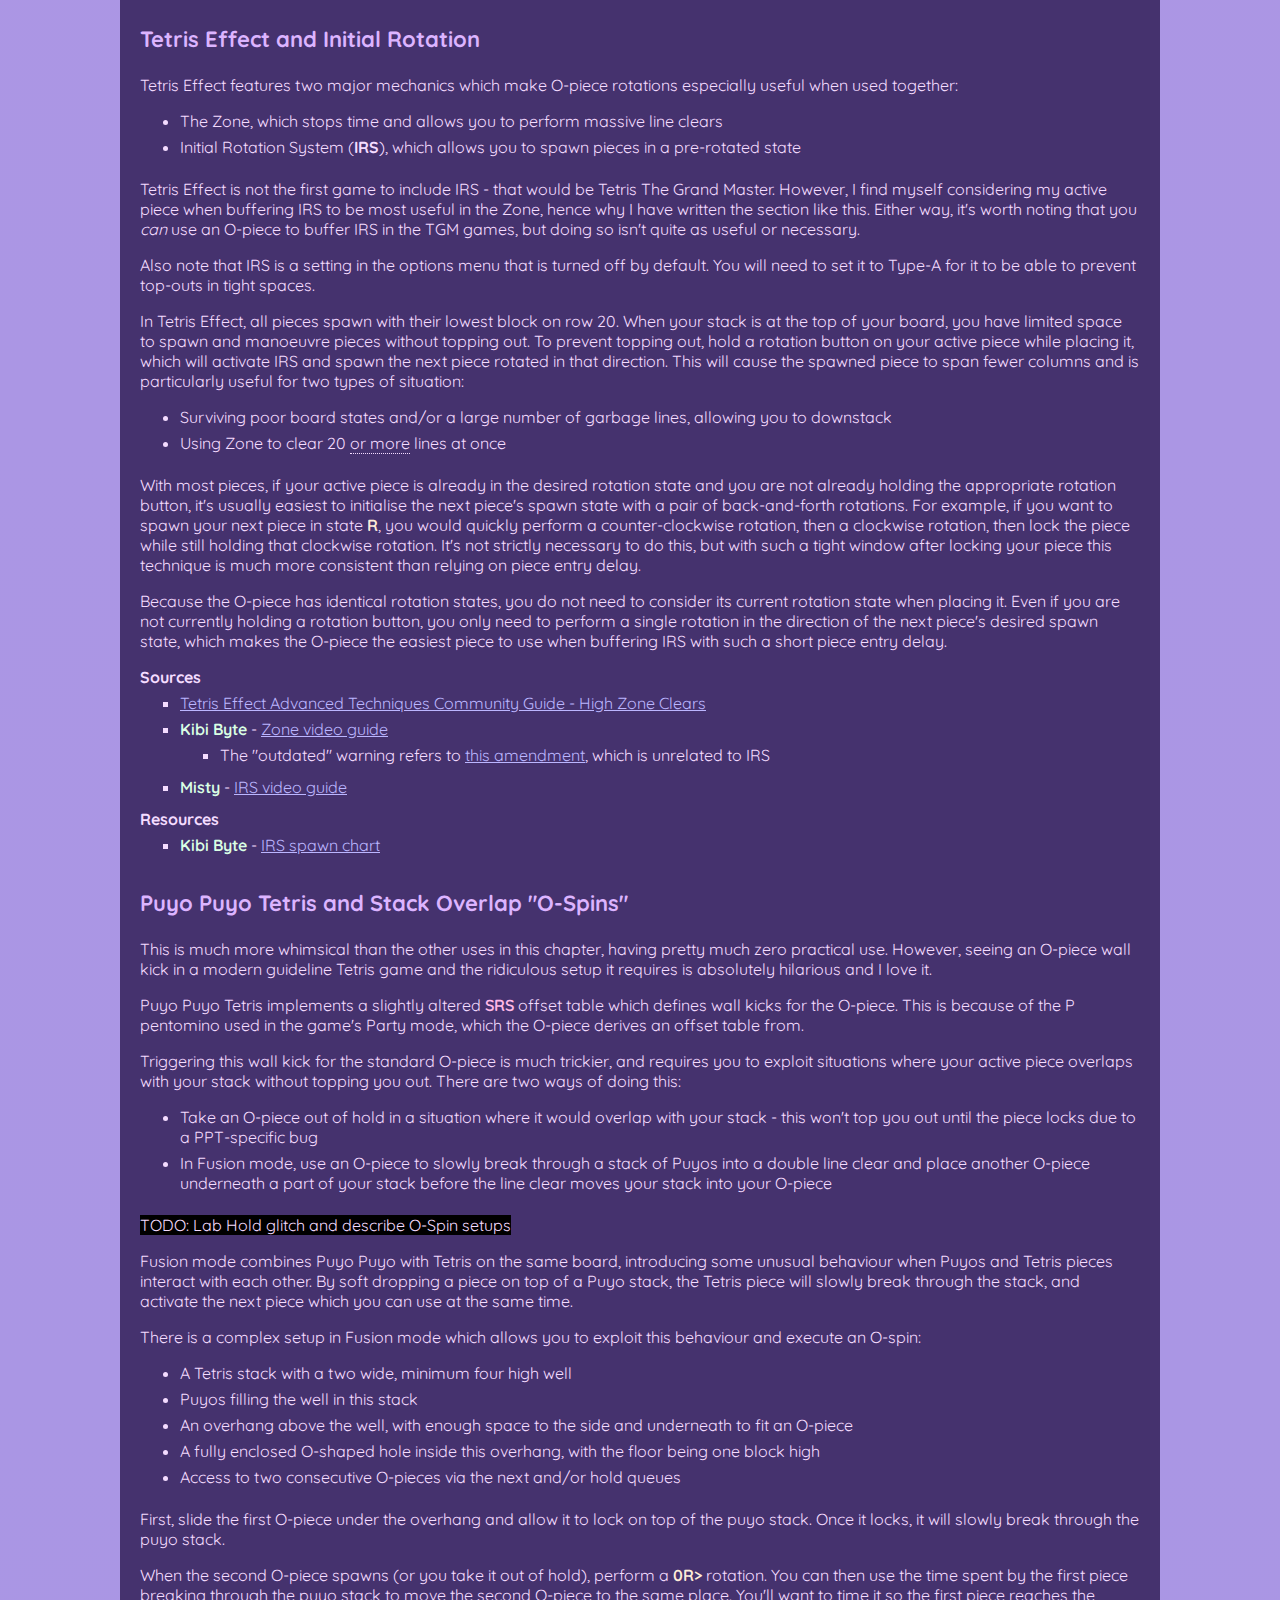
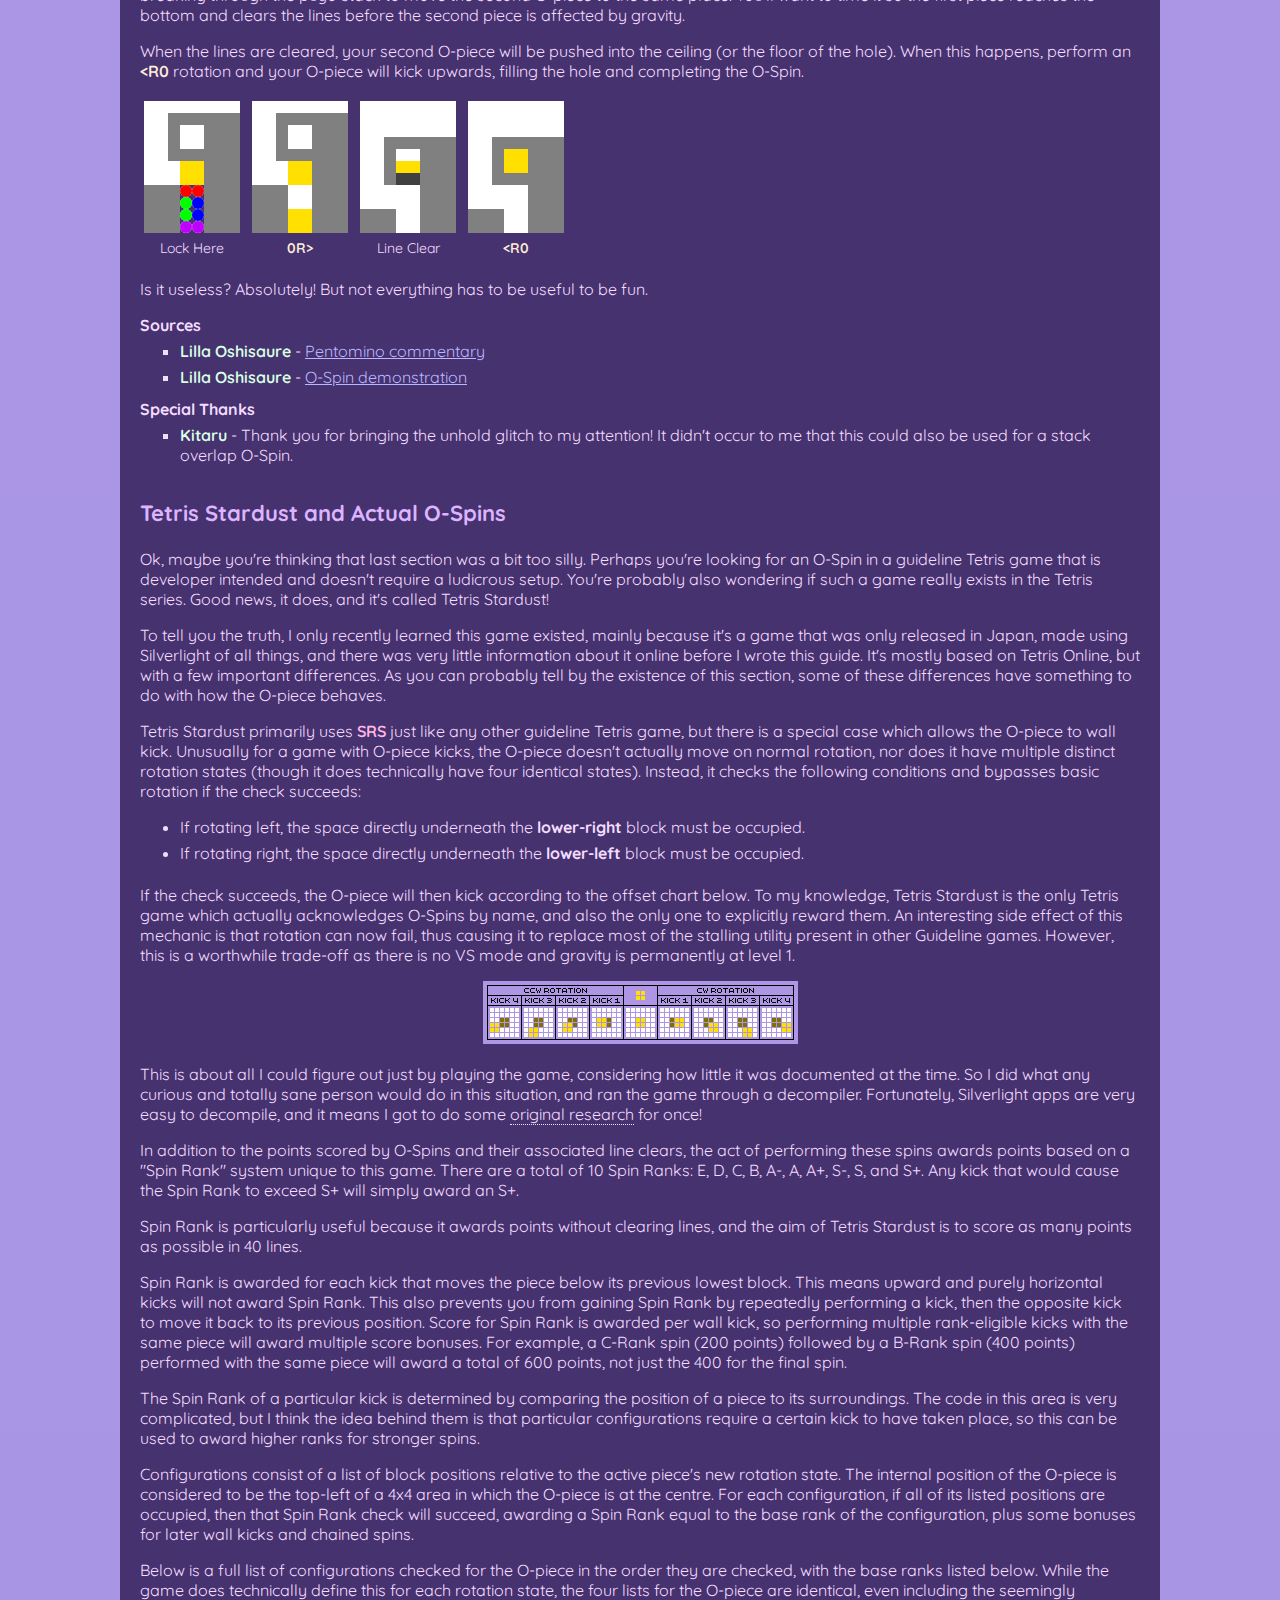
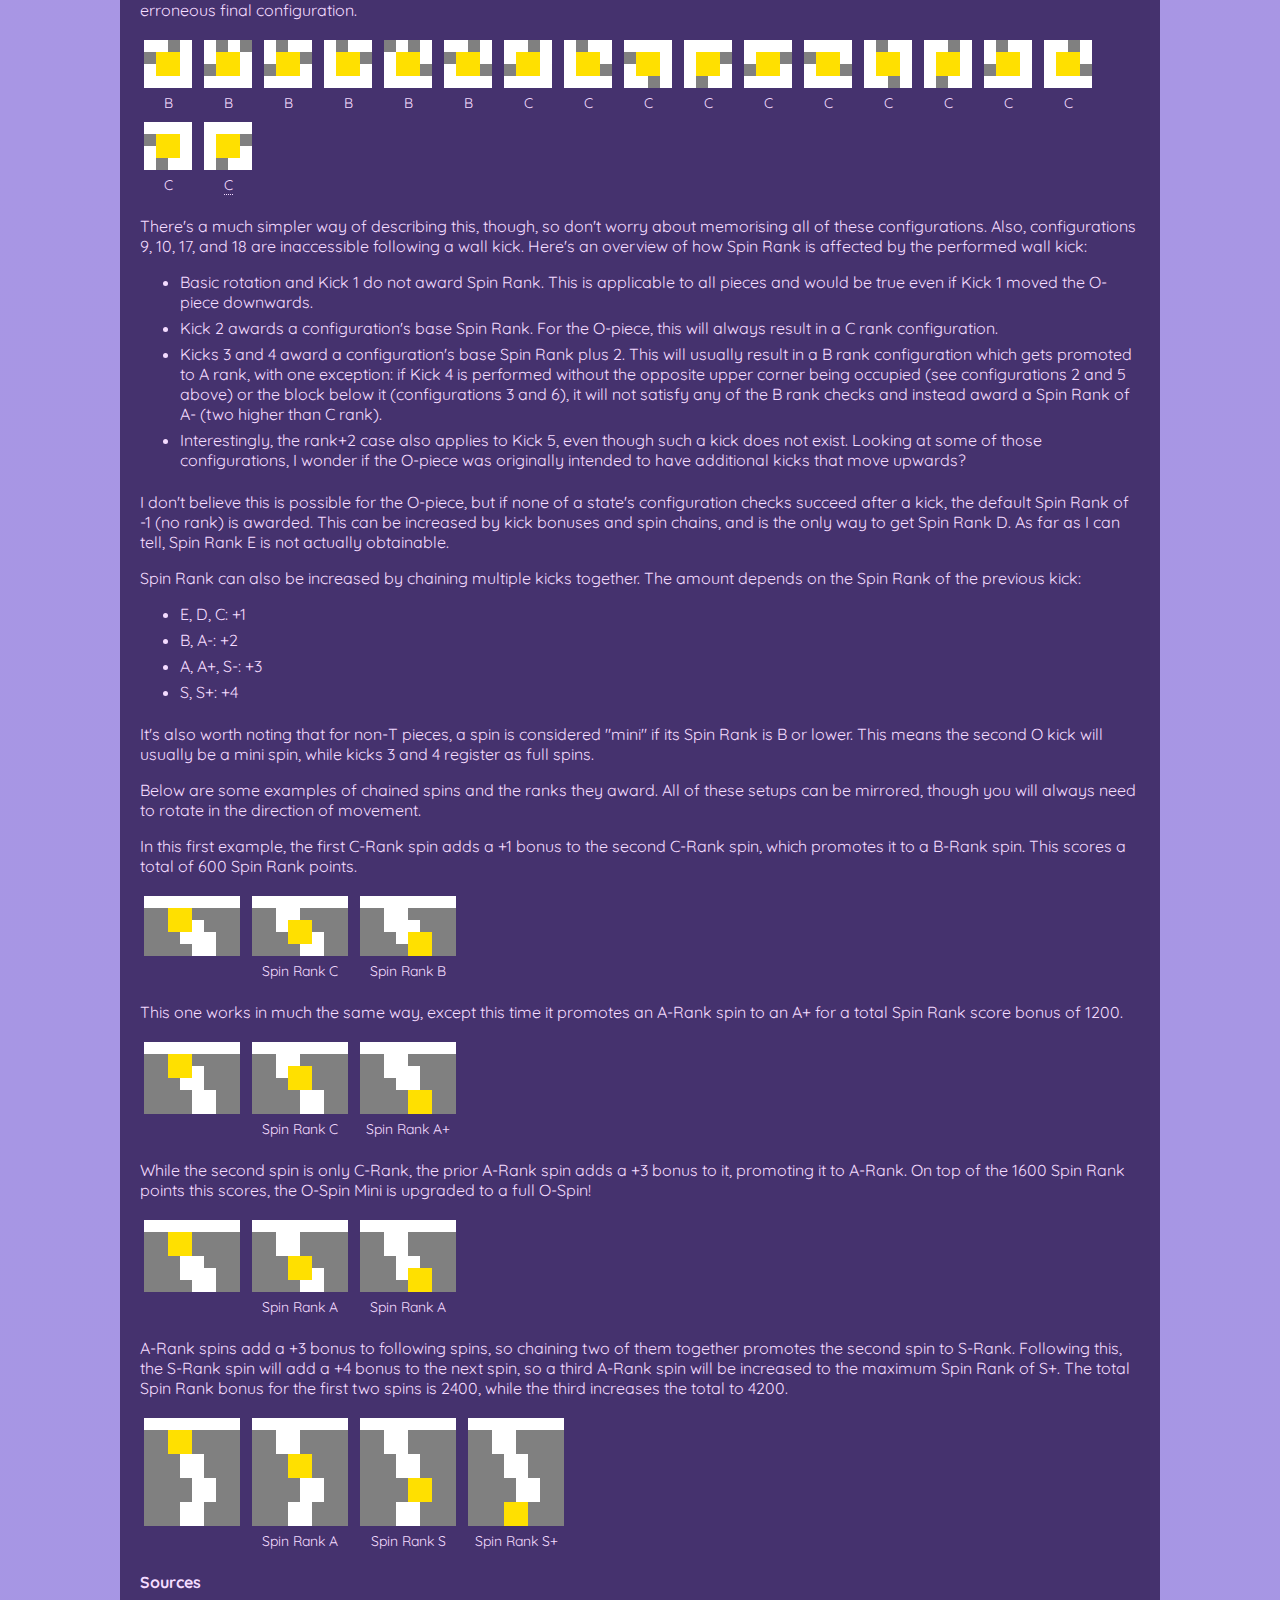
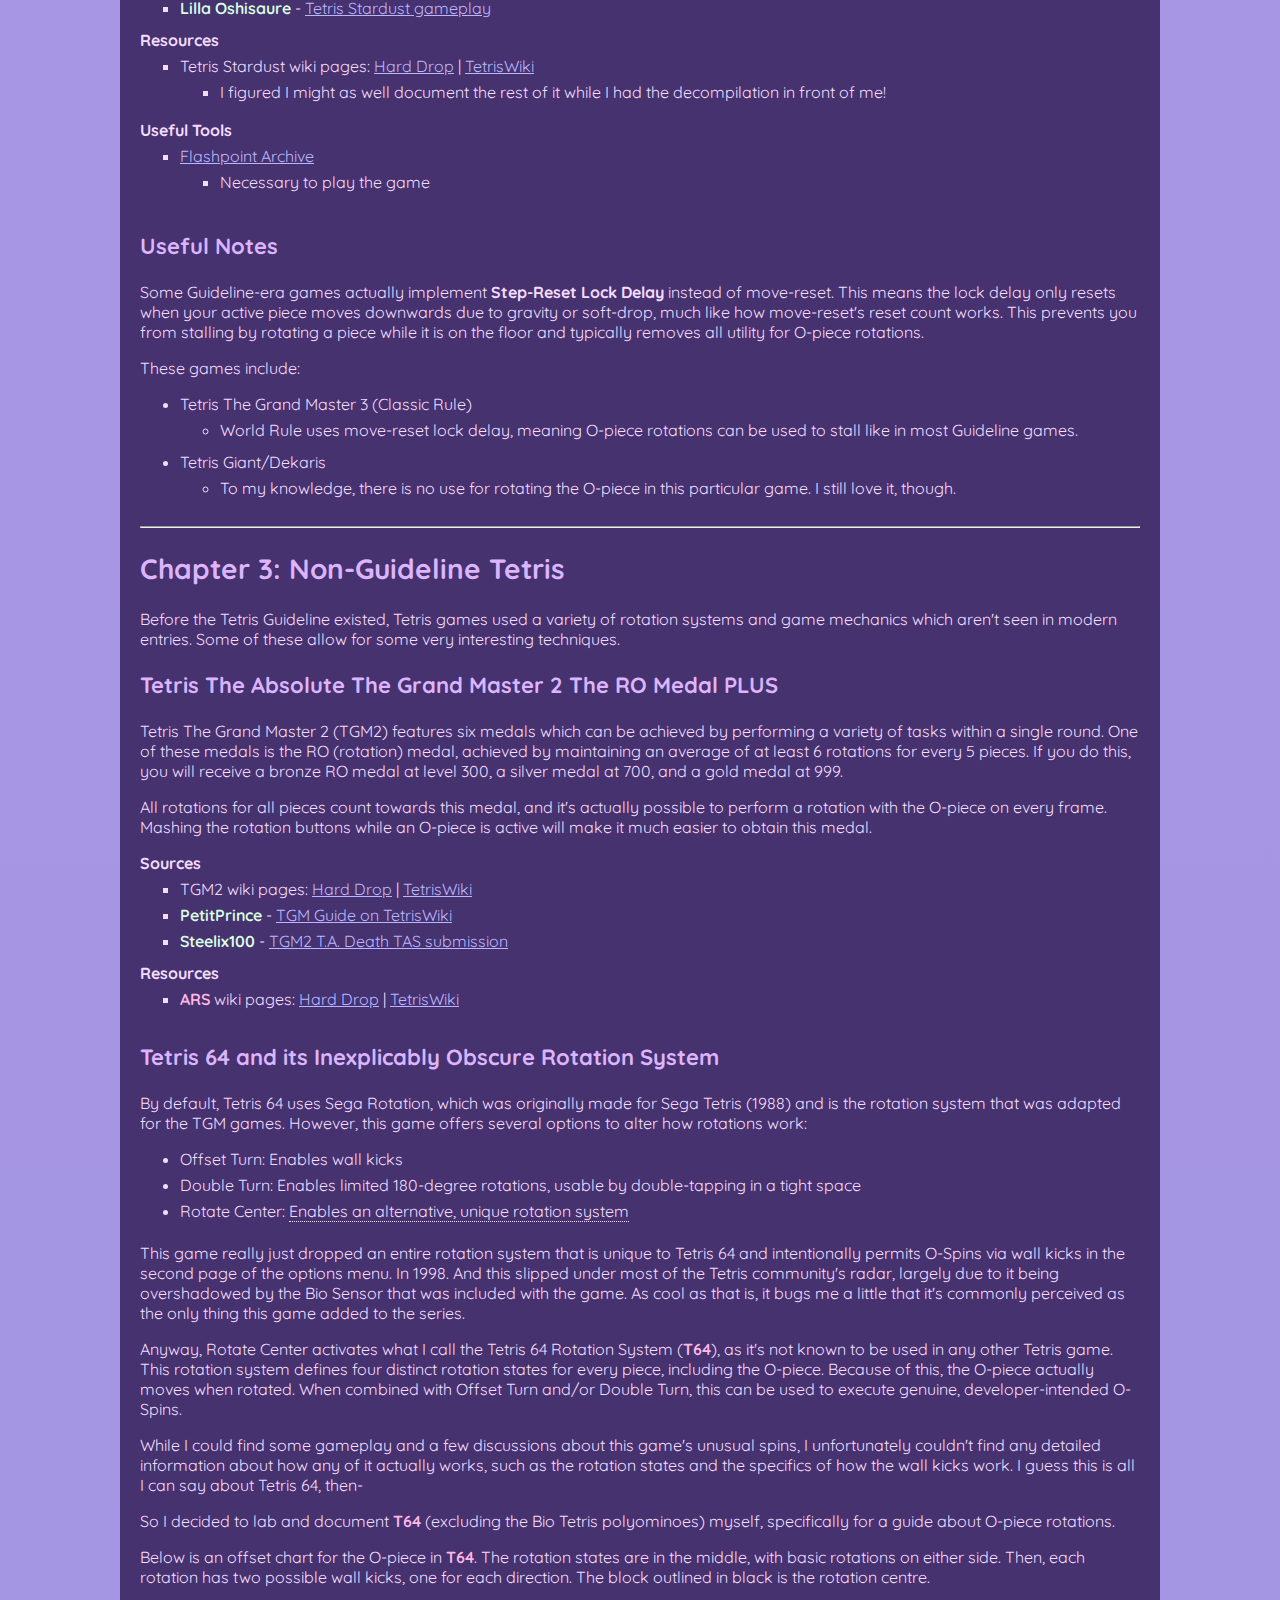
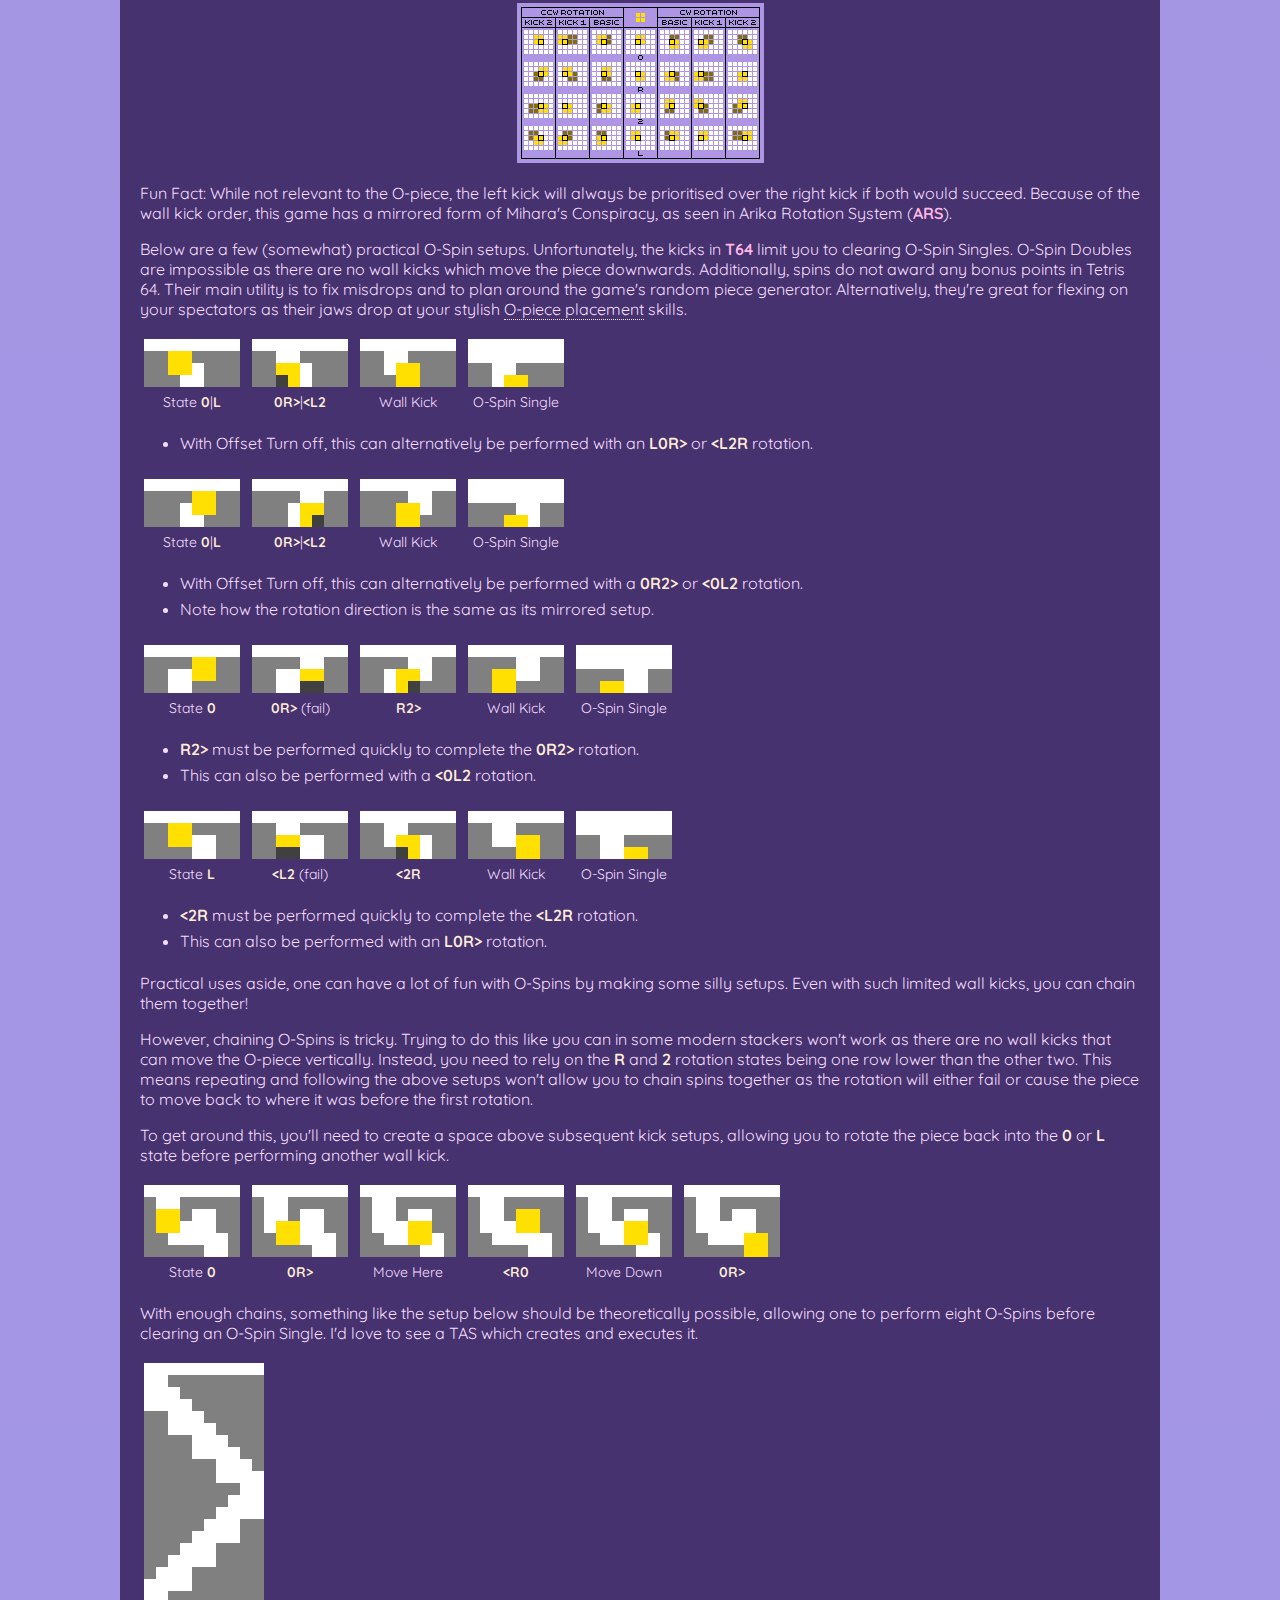
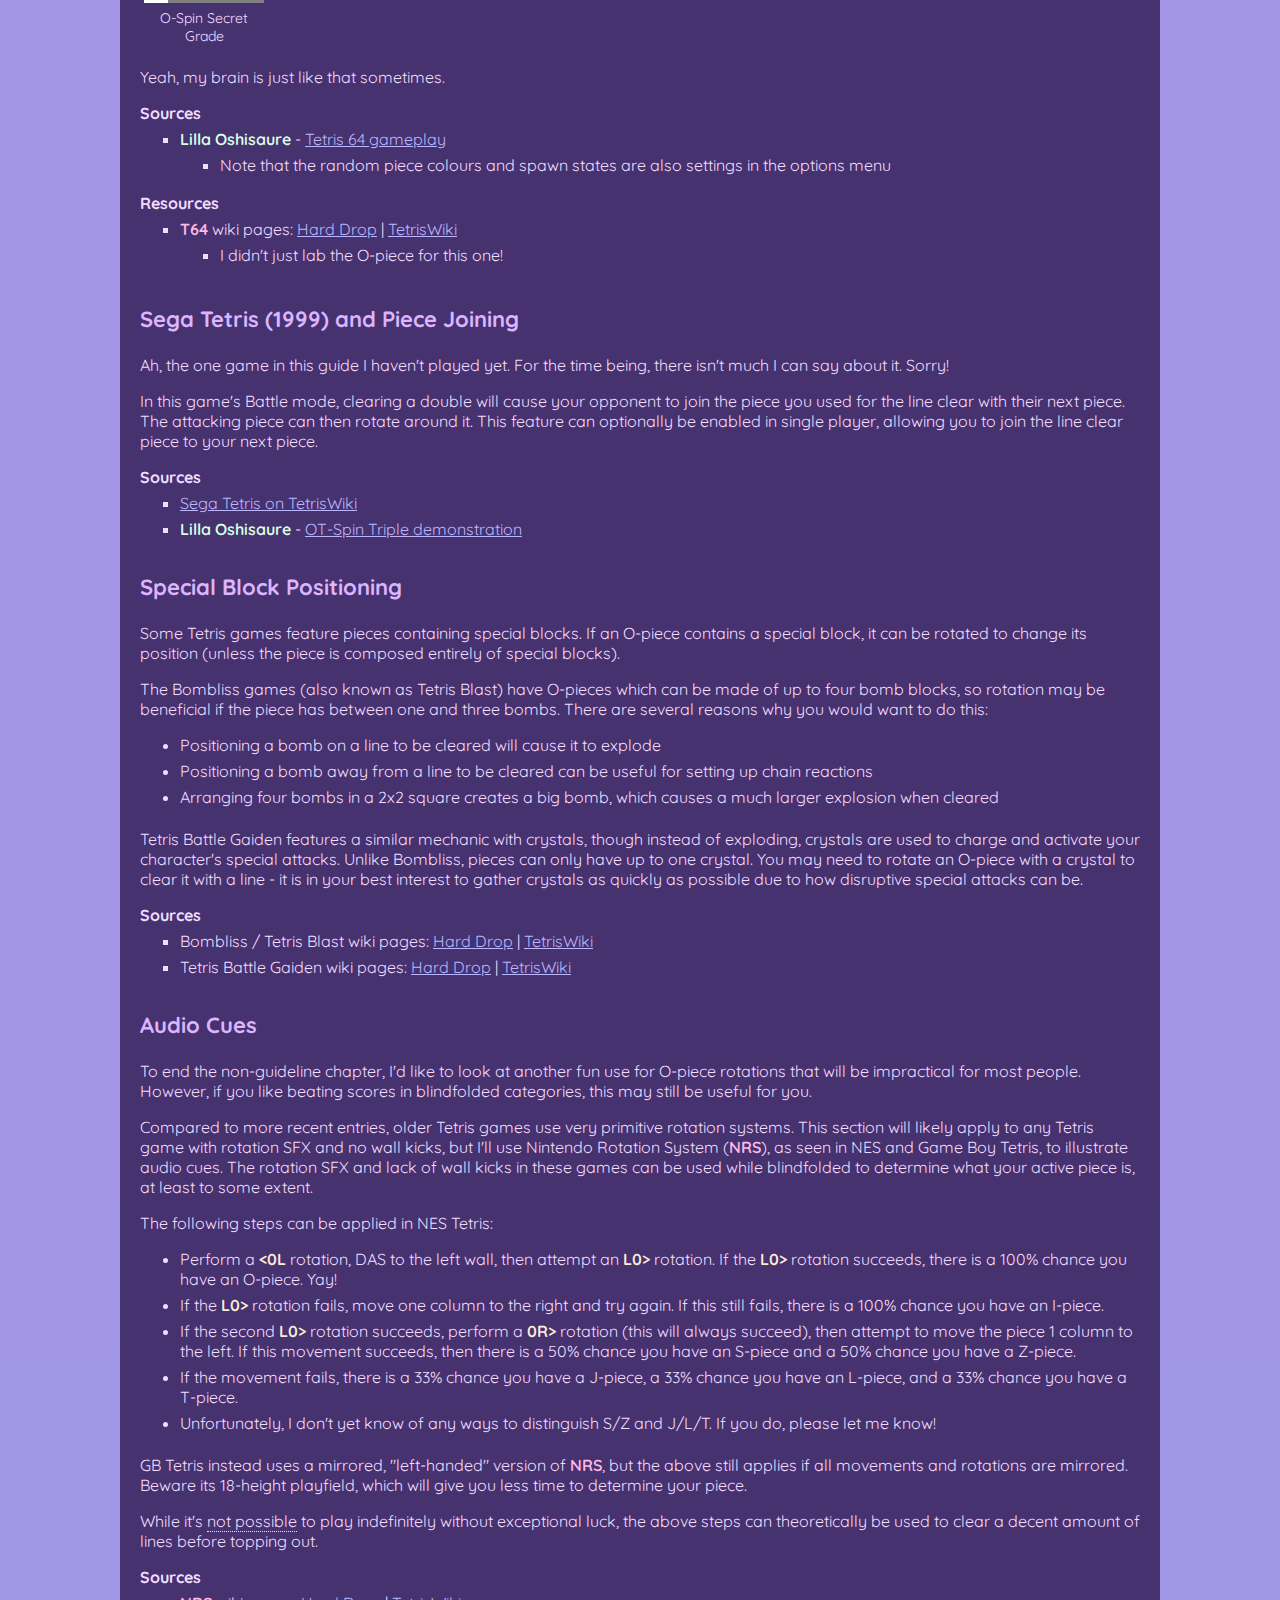
==== commit 869673c7: "Started Polyform section" ====
--- a/index.html
+++ b/index.html
@@ -22,9 +22,9 @@
 
         <main>
             <section id="top">
-                <h4>Note: This guide is a work in progress - some sections are incomplete and there may be errors.</h4>
-
-                <h4>Last Updated: 30/01/2025</h4>
+                <h4>Note: Some sections in this guide are still a work in progress.</h4>
+
+                <h4>Last Updated: 31/01/2025</h4>
 
                 <h4>Latest Major Update: 29/01/2025 - Finished Spirit Drop section</h4>
             </section>
@@ -88,13 +88,13 @@
                             <li><a href="#aquamino">Aquamino and Stack Manipulation</a></li>
                             <li><a href="#asc">Ascension's Extensive Wall Kicks</a></li>
                             <li><a href="#nuketris">Nuketris and Worm Mode</a></li>
+                            <li><a href="#polyform">Polyform's Asymmetrical O-Spins</a></li>
                             <li><a href="#spirit-drop">Spirit Drop and Re-Hold</a></li>
                             <li><a href="#techmino">Techmino's Transformative O-Spins</a></li>
                             <li><a href="#tetrio">TETR.IO's All-Spin</a></li>
                             <li><a href="#tetrs">Tetrs and Ocular Rotation</a></li>
                             <li><a href="#jstris">Jstris and O-Spin Memes</a></li>
                             <li><a href="#hakairis">Hakairis [Placeholder]</a></li>
-                            <li><a href="#polyform">Polyform [Placeholder]</a></li>
                             <li><a href="#best">Tetris Best [Placeholder]</a></li>
                             <li><a href="#return">Tetris Return [Placeholder]</a></li>
                             <li><a href="#stacker-notes">Useful Notes</a></li>
@@ -3241,6 +3241,104 @@
                 <h4><a href="https://nuketris.com/">Nuketris</a> by <span class="credit">nukeexplosions</span></h4>
             </section>
 
+            <section id="polyform">
+                <h3>Polyform's Asymmetrical O-Spins</h3>
+
+                <p>
+                    MultiMino 2: Polyform features a variety of piece shapes and rotation systems, with the game's tetrominoes primarily using <span class="system">SRS+</span> and a custom 180-degree offset table.
+                </p>
+
+                <p>
+                    By default, the O tetromino does not move or kick on rotation. By enabling "Allow O-Spins" in the options menu, it is given four distinct rotation states, with state <span class="state">0</span> having its rotation centre in the bottom-left corner. It also inherits the same offset table as the other tetrominoes (except for I)!
+                </p>
+
+                <p>
+                    Unlike most stackers with All-Spin, which use immobile detection for non-T pieces, Polyform actually uses three-corner detection for all polyominoes. Like the T-piece, the O-piece has four "corners" around it, two major and two minor. If it is rotated into a position where three of these corners are occupied, it will register an O-Spin, with this spin being a Mini if only one of the major corners is occupied.
+                </p>
+
+                <p>
+                    An interesting quirk of this corner detection is that O-Spins are actually asymmetrical and state-dependent. Immobile positions don't necessarily register spins, overhangs are not strictly necessary, and perhaps most unusually, you can actually rotate an O-piece in place to upgrade an O-Spin Mini to a full O-Spin! This is because rotating the O-piece also rotates the corners around it, effectively swapping the positions of the major and minor corners.
+                </p>
+
+                <p>
+                    Below is an offset chart for Polyform. This also includes the corners for spin detection - pink corners are major and blue corners are minor. A full O-Spin requires both pink corners and at least one blue corner to be occupied.
+                </p>
+
+                <div class="centre">
+                    <img src="img/polyform_opiece_offset.png" alt="Polyform O-Piece Offset Chart" />
+                </div>
+
+                <p>
+                    <span class="todo">TODO: Add 180-degree rotations to the chart</span>
+                </p>
+
+                <p>
+                    <span class="todo">TODO: Add version of the chart without spin corners (for readability)</span>
+                </p>
+
+                <p>
+                    <span class="todo">TODO: Describe inaccessible kicks and Mini conversions</span>
+                </p>
+
+                <p>
+                    <span class="todo">TODO: List some setups and the rotations necessary to perform them</span>
+                </p>
+
+                <p>
+                    There's also an achievement system, with one of these achievements being for performing an O-Spin with an O tetromino. Of course, the first thing I did when I started this game was accidentally achieve this without knowing it existed.
+                </p>
+
+                <p>
+                    <span class="todo">TODO: Briefly mention the O-Spins and achievements with other polyforms</span>
+                </p>
+                
+                <ul class="sources">
+                    <li>
+                        <strong>Sources</strong>
+                        <ul>
+                            <li>
+                                <span class="credit">Axel Fox</span> -
+                                <a href="https://media.discordapp.net/attachments/1061786737212411984/1061786740169396344/image.png?ex=679cb235&is=679b60b5&hm=9afb83c227aaef2dccd0180370156477f58c77294743bcc92a1c82649e4833ec&=&format=webp&quality=lossless&width=1045&height=600">
+                                    Polyform tetromino offset chart
+                                </a>
+                            </li>
+                            <li>
+                                <span class="credit">Axel Fox</span> -
+                                <a href="https://media.discordapp.net/attachments/780515672433360906/1288432811388309536/image.png?ex=679d4150&is=679befd0&hm=c81c9f44d67dc6ab1522ed42b90546cd83d7a56275c55d08661ea25d878a0018&=&format=webp&quality=lossless&width=1440&height=541">
+                                    Polyform polyomino spin recognition chart
+                                </a>
+                                <ul>
+                                    <li>Both of these charts are on the MultiMino Discord server</li>
+                                </ul>
+                            </li>
+                        </ul>
+                    </li>
+                    <li>
+                        <strong>Special Thanks</strong>
+                        <ul>
+                            <li>
+                                <span class="credit">Axel Fox</span> - Thank you for sharing a 180-degree offset chart for the O-piece!
+                            </li>
+                            <li>
+                                <span class="credit">Aqua6623</span> - Thank you for explaining this game's spin detection to me!
+                            </li>
+                        </ul>
+                    </li>
+                    <li>
+                        <strong>Community</strong>
+                        <ul>
+                            <li>
+                                <a href="https://discord.gg/9Q3mqbC9RT">
+                                    MultiMino Discord Server
+                                </a>
+                            </li>
+                        </ul>
+                    </li>
+                </ul>
+
+                <h4><a href="https://axelfox149.itch.io/polyform">Polyform</a> by <span class="credit">Axel Fox</span></h4>
+            </section>
+
             <section id="spirit-drop">
                 <h3>Spirit Drop and Re-Hold</h3>
 
@@ -5019,69 +5117,6 @@
                 <h4><a href="https://web.archive.org/web/20150818190710/http://download.seesaa.jp/archive/win/ent/pgame/hkris.lzh">Hakairis</a> by <span class="credit">裏HP研究所</span></h4>
             </section>
 
-            <section id="polyform">
-                <h3>Polyform [Placeholder]</h3>
-
-                <p>
-                    This game has an option to enable O-Spins, as well as an achievement for performing one! This was the first thing I did, and I didn't even know the achievement existed!
-                </p>
-
-                <p>
-                    For now, here's an offset chart! The pink and blue squares represent the "corners" used for spin detection, with pink being major corners and blue being minor corners. Similar to how T-Spins work in Guideline games, a three-corner spin where only one major corner is filled will register a Mini spin.
-                </p>
-
-                <div class="centre">
-                    <img src="img/polyform_opiece_offset.png" alt="Polyform O-Piece Offset Chart" />
-                </div>
-
-                <p>
-                    Full section coming soon! (hopefully)
-                </p>
-                
-                <ul class="sources">
-                    <li>
-                        <strong>Sources</strong>
-                        <ul>
-                            <li>
-                                <span class="credit">Axel Fox</span> -
-                                <a href="https://media.discordapp.net/attachments/1061786737212411984/1061786740169396344/image.png?ex=679cb235&is=679b60b5&hm=9afb83c227aaef2dccd0180370156477f58c77294743bcc92a1c82649e4833ec&=&format=webp&quality=lossless&width=1045&height=600">
-                                    Polyform tetromino offset chart
-                                </a>
-                            </li>
-                            <li>
-                                <span class="credit">Axel Fox</span> -
-                                <a href="https://media.discordapp.net/attachments/780515672433360906/1288432811388309536/image.png?ex=679d4150&is=679befd0&hm=c81c9f44d67dc6ab1522ed42b90546cd83d7a56275c55d08661ea25d878a0018&=&format=webp&quality=lossless&width=1440&height=541">
-                                    Polyform polyomino spin detection chart
-                                </a>
-                                <ul>
-                                    <li>Both of these charts are on the MultiMino Discord server</li>
-                                </ul>
-                            </li>
-                        </ul>
-                    </li>
-                    <li>
-                        <strong>Special Thanks</strong>
-                        <ul>
-                            <li>
-                                <span class="credit">Aqua6623</span> - Thank you for explaining this game's spin detection to me!
-                            </li>
-                        </ul>
-                    </li>
-                    <li>
-                        <strong>Community</strong>
-                        <ul>
-                            <li>
-                                <a href="https://discord.gg/9Q3mqbC9RT">
-                                    MultiMino Discord Server
-                                </a>
-                            </li>
-                        </ul>
-                    </li>
-                </ul>
-
-                <h4><a href="https://axelfox149.itch.io/polyform">Polyform</a> by <span class="credit">Axel Fox</span></h4>
-            </section>
-
             <section id="best">
                 <h3>Tetris Best [Placeholder]</h3>
 
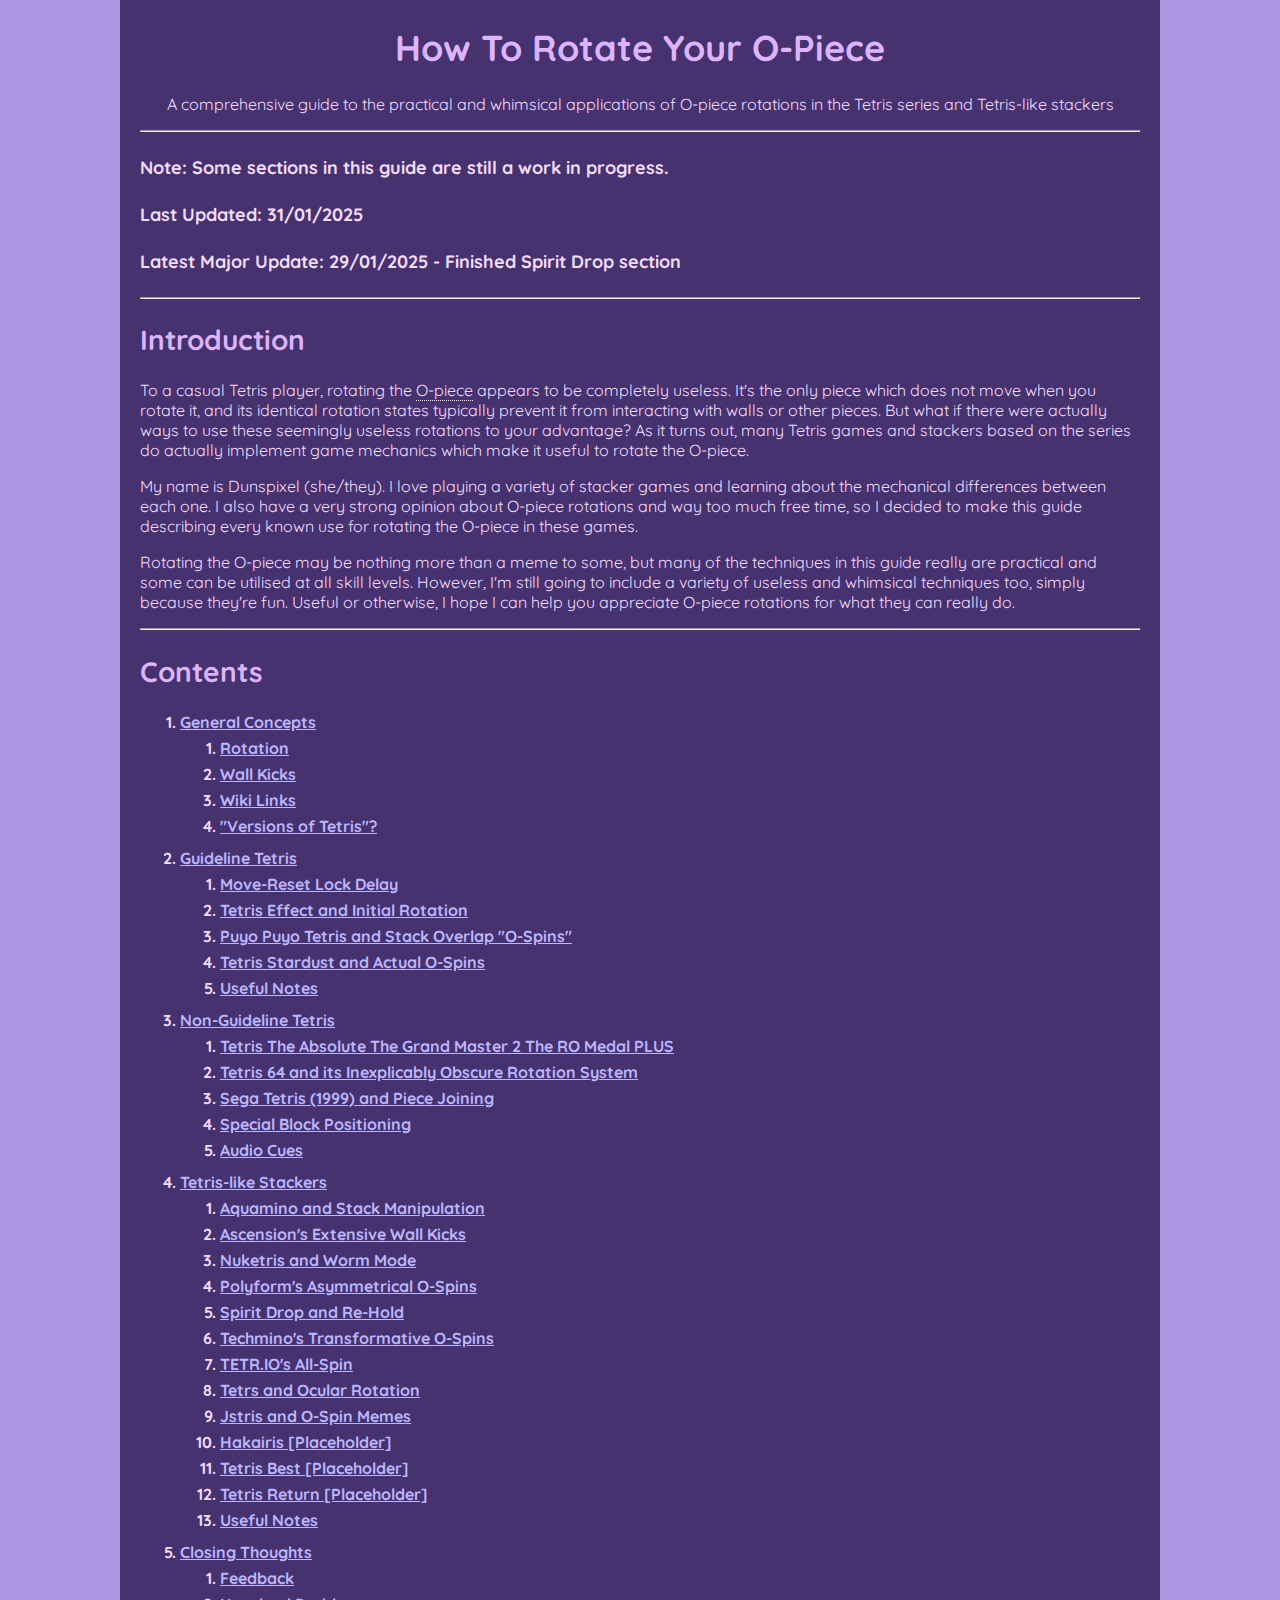
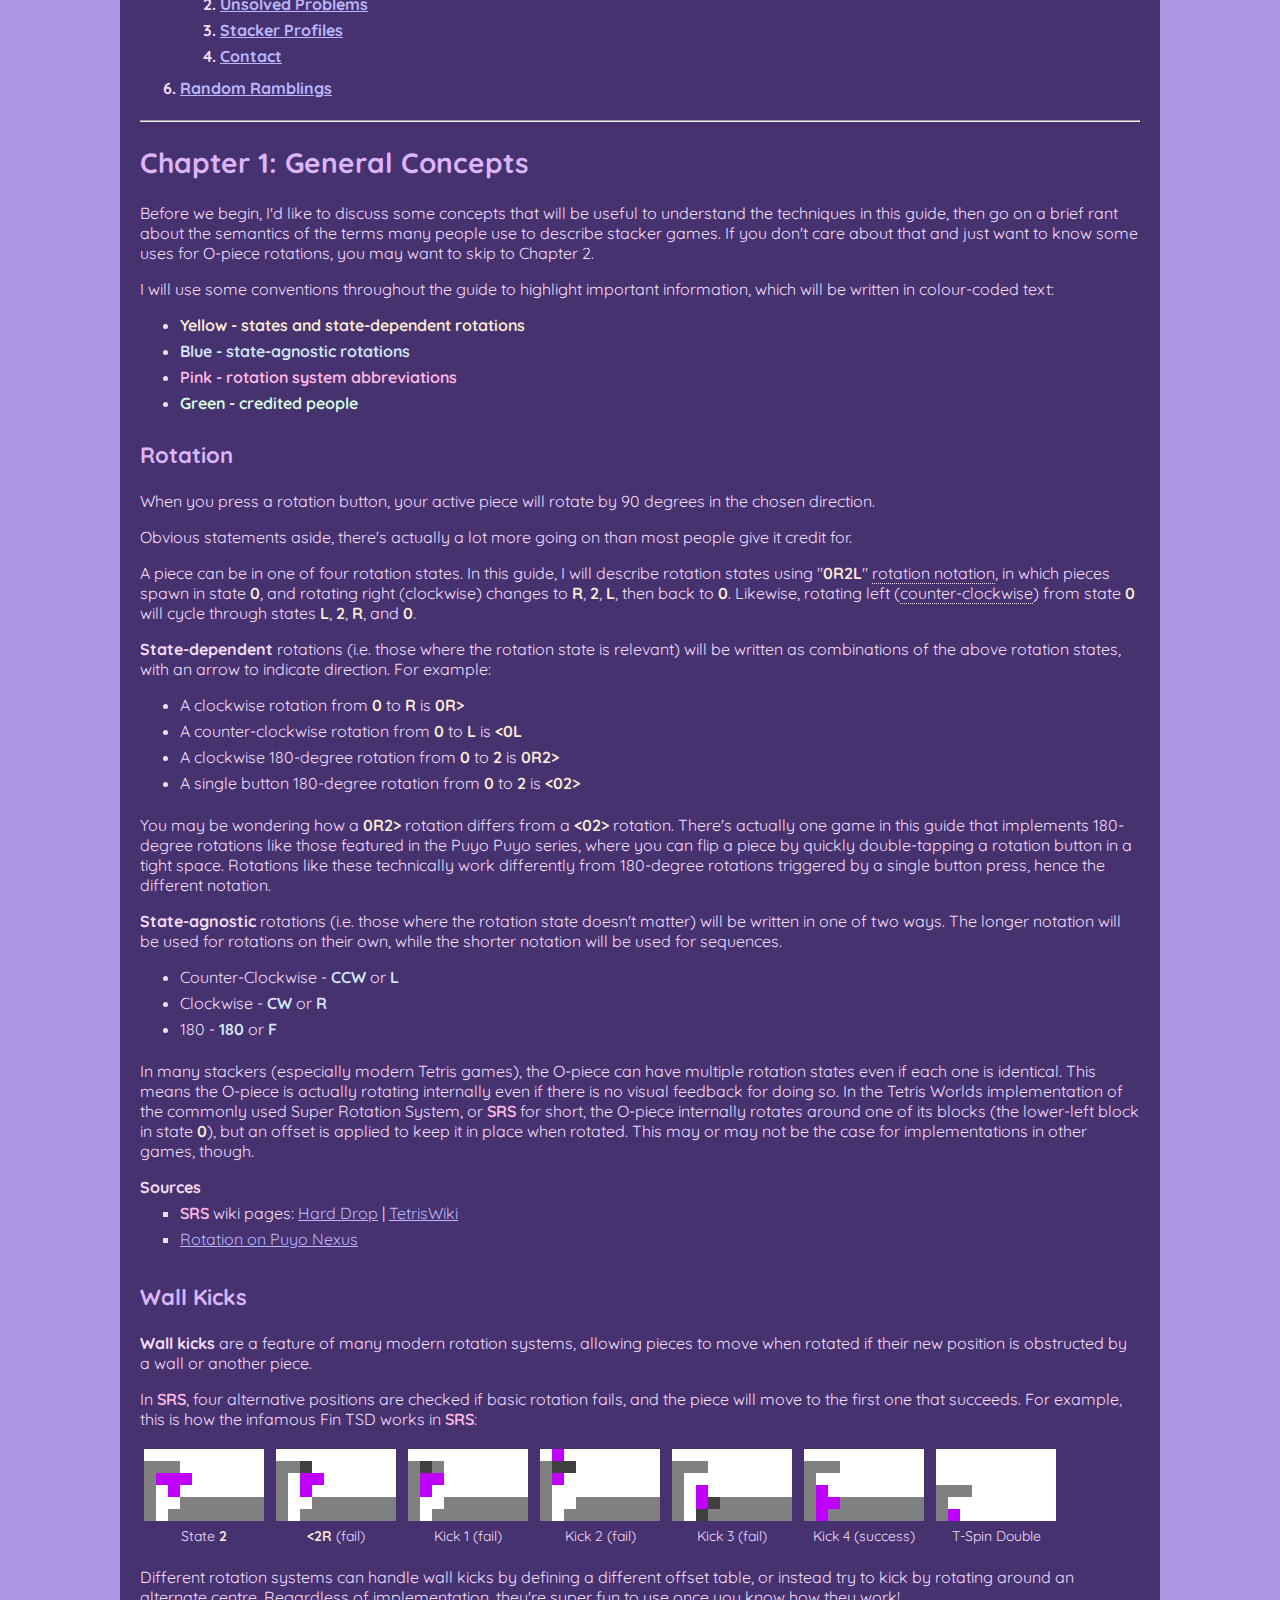
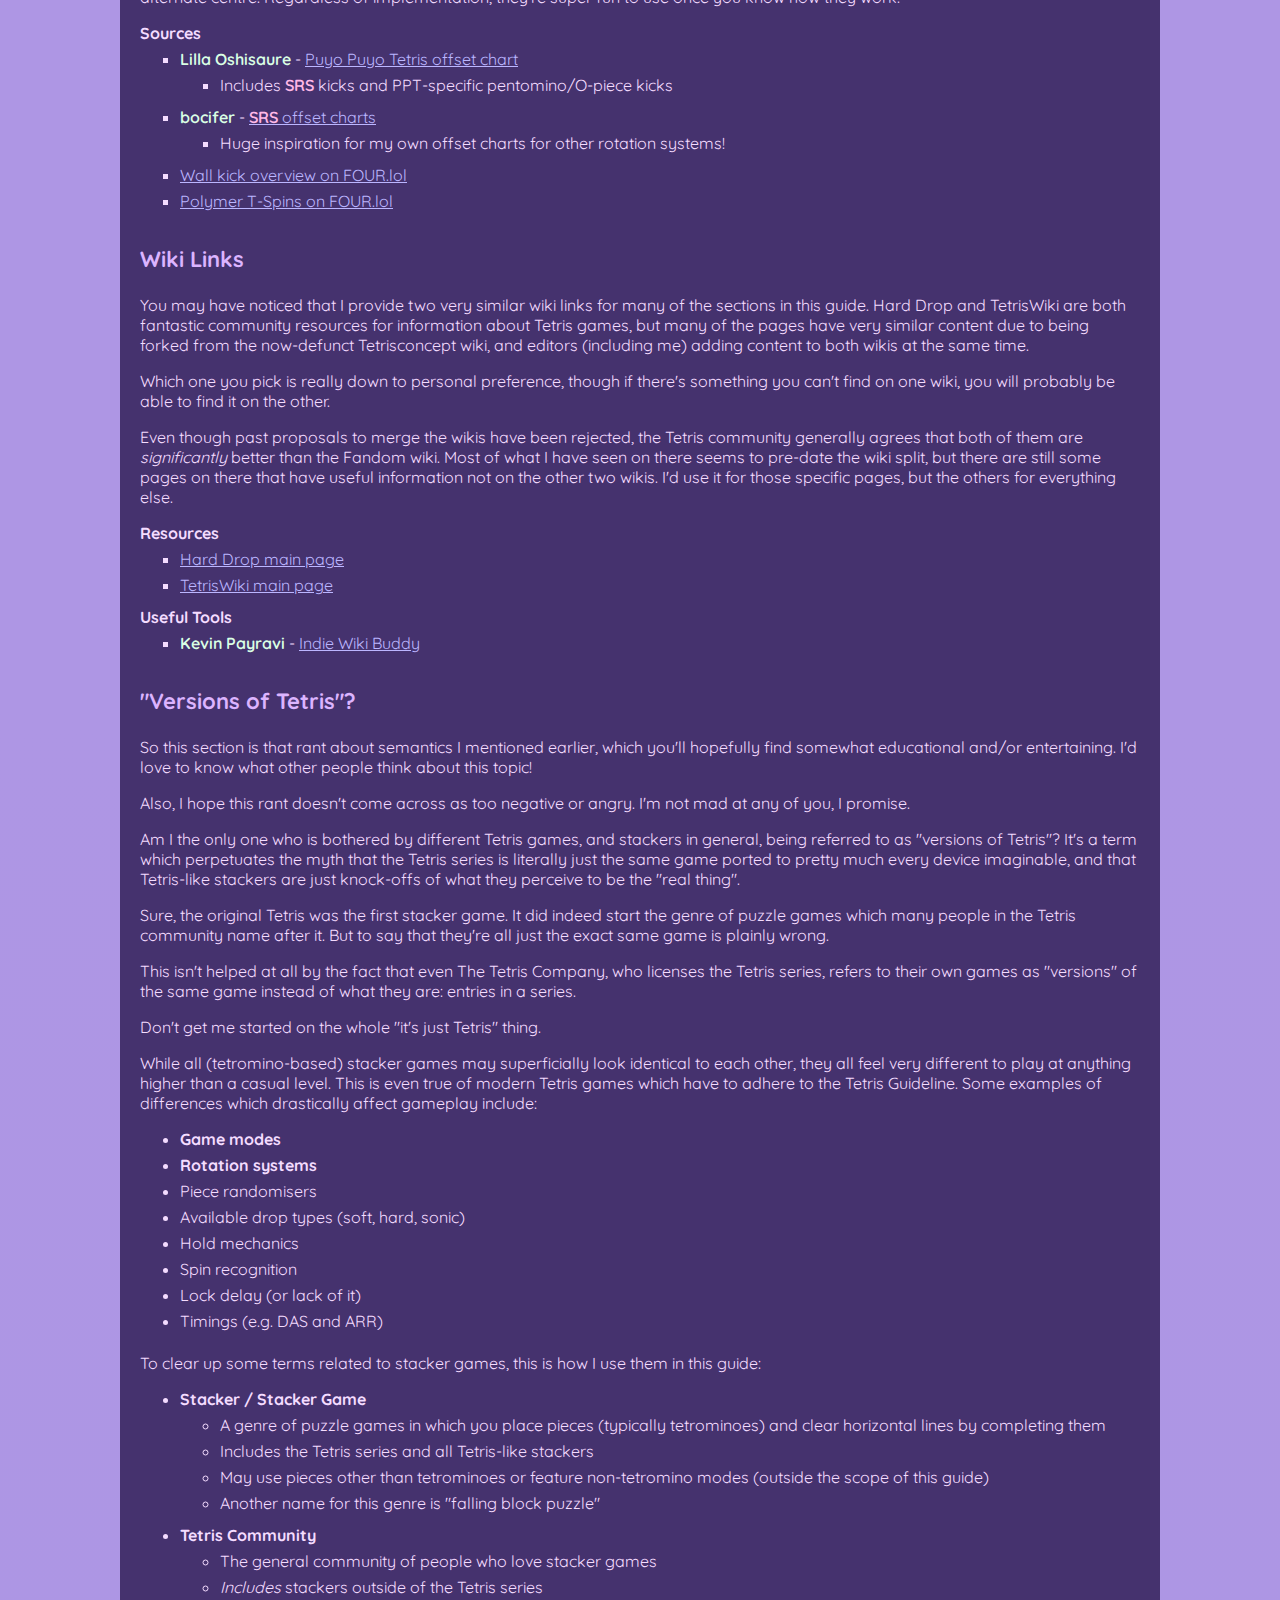
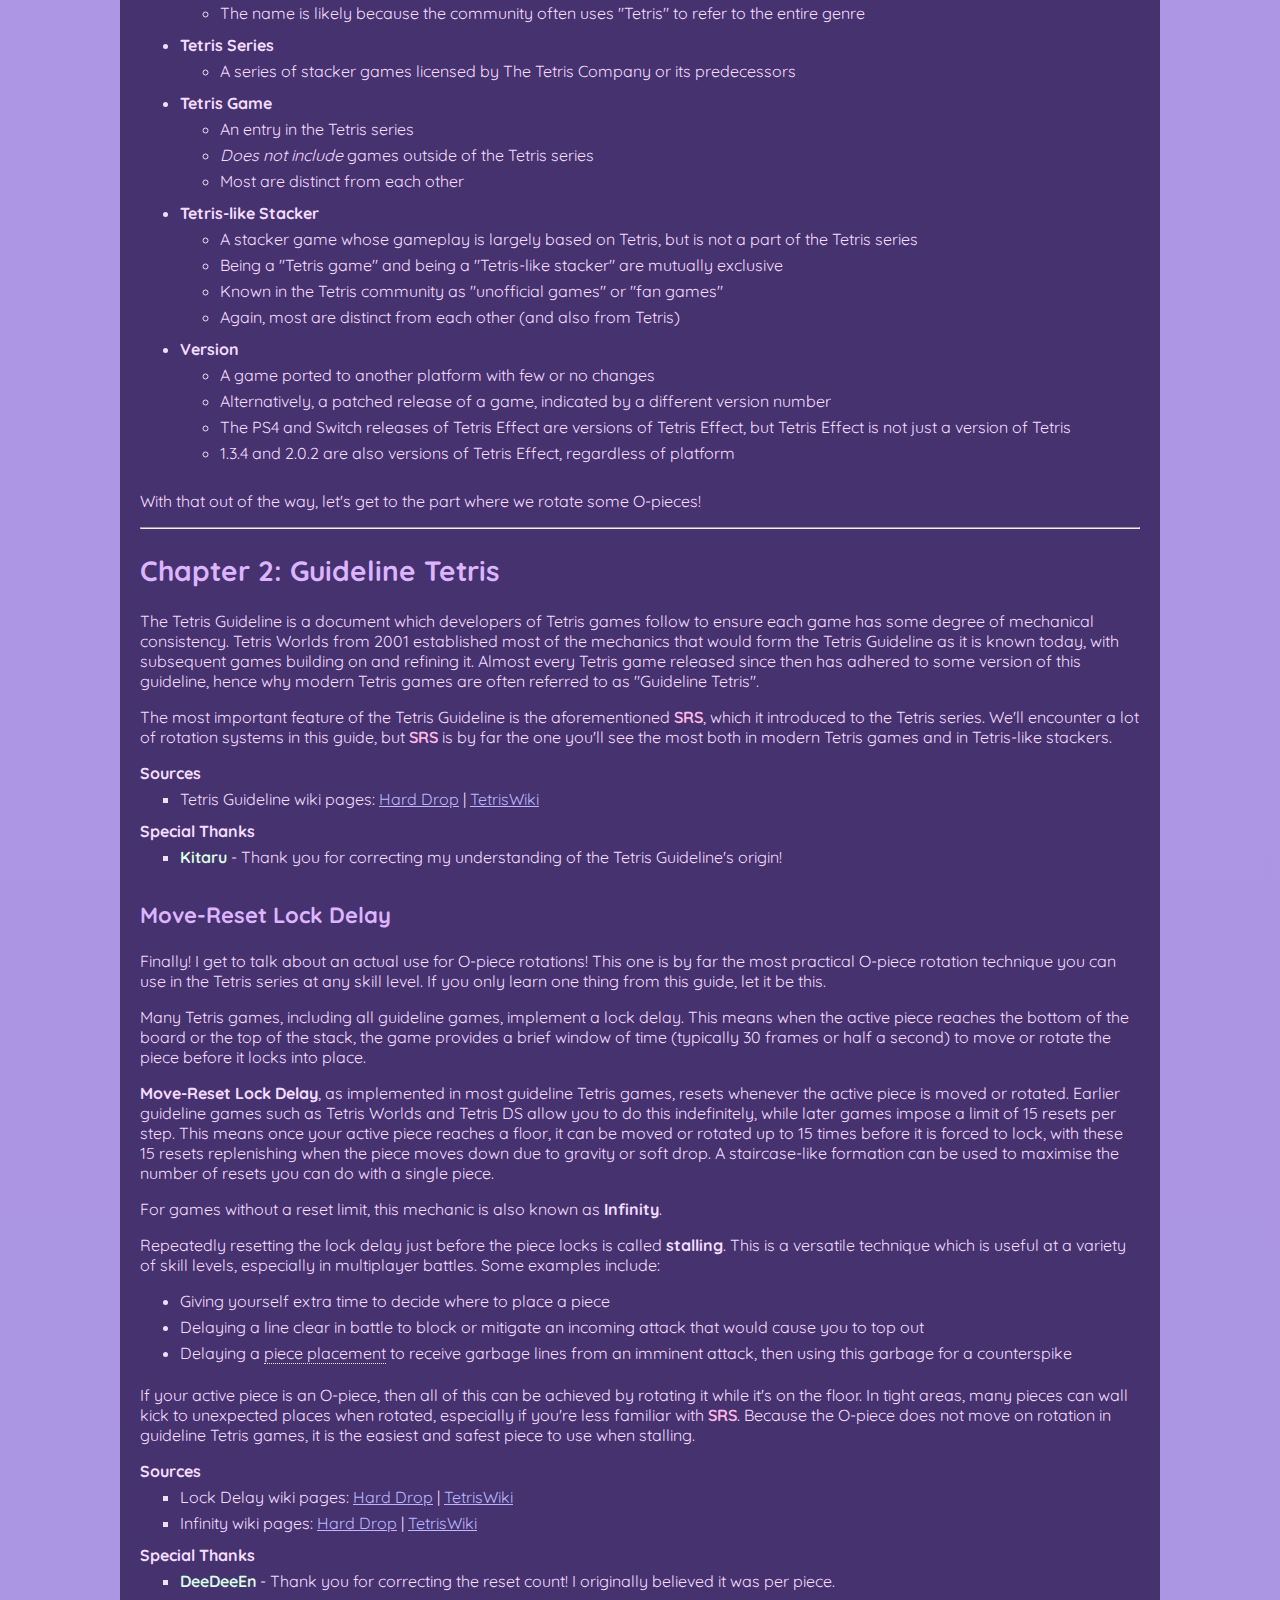
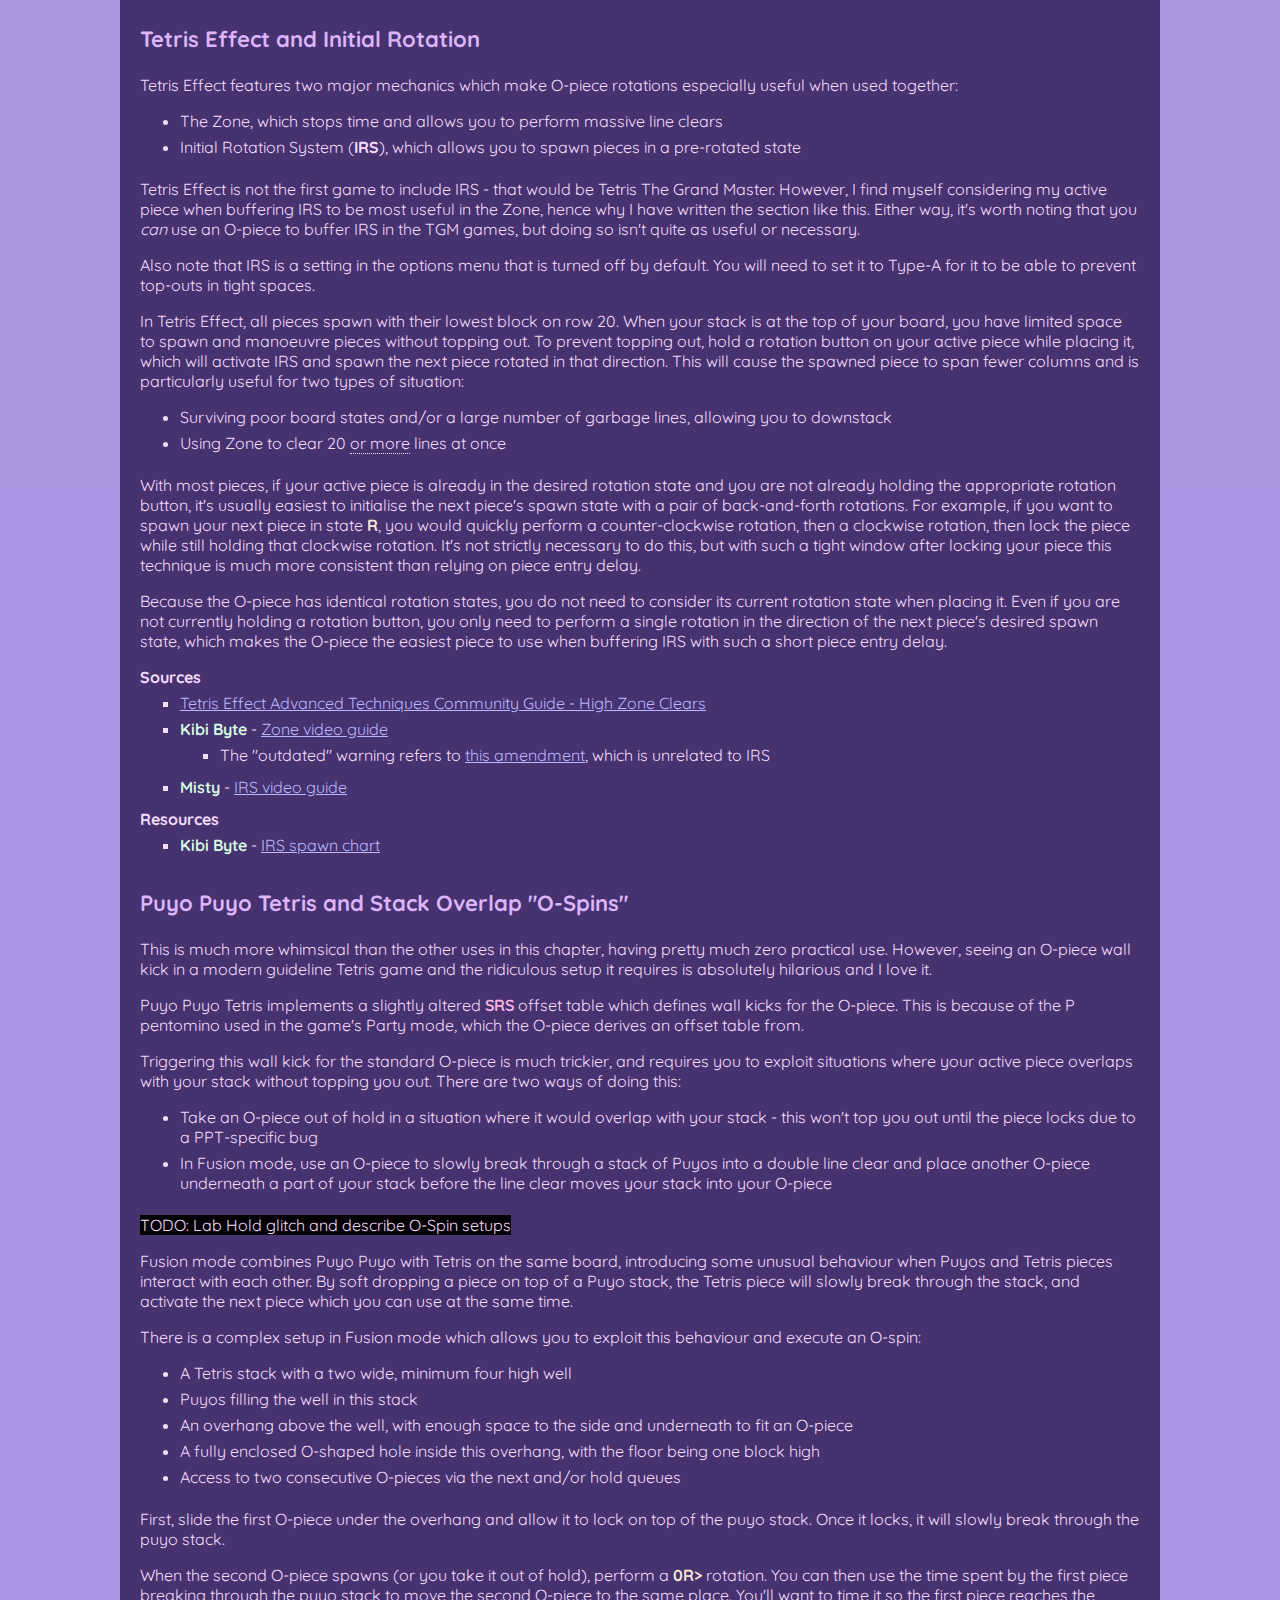
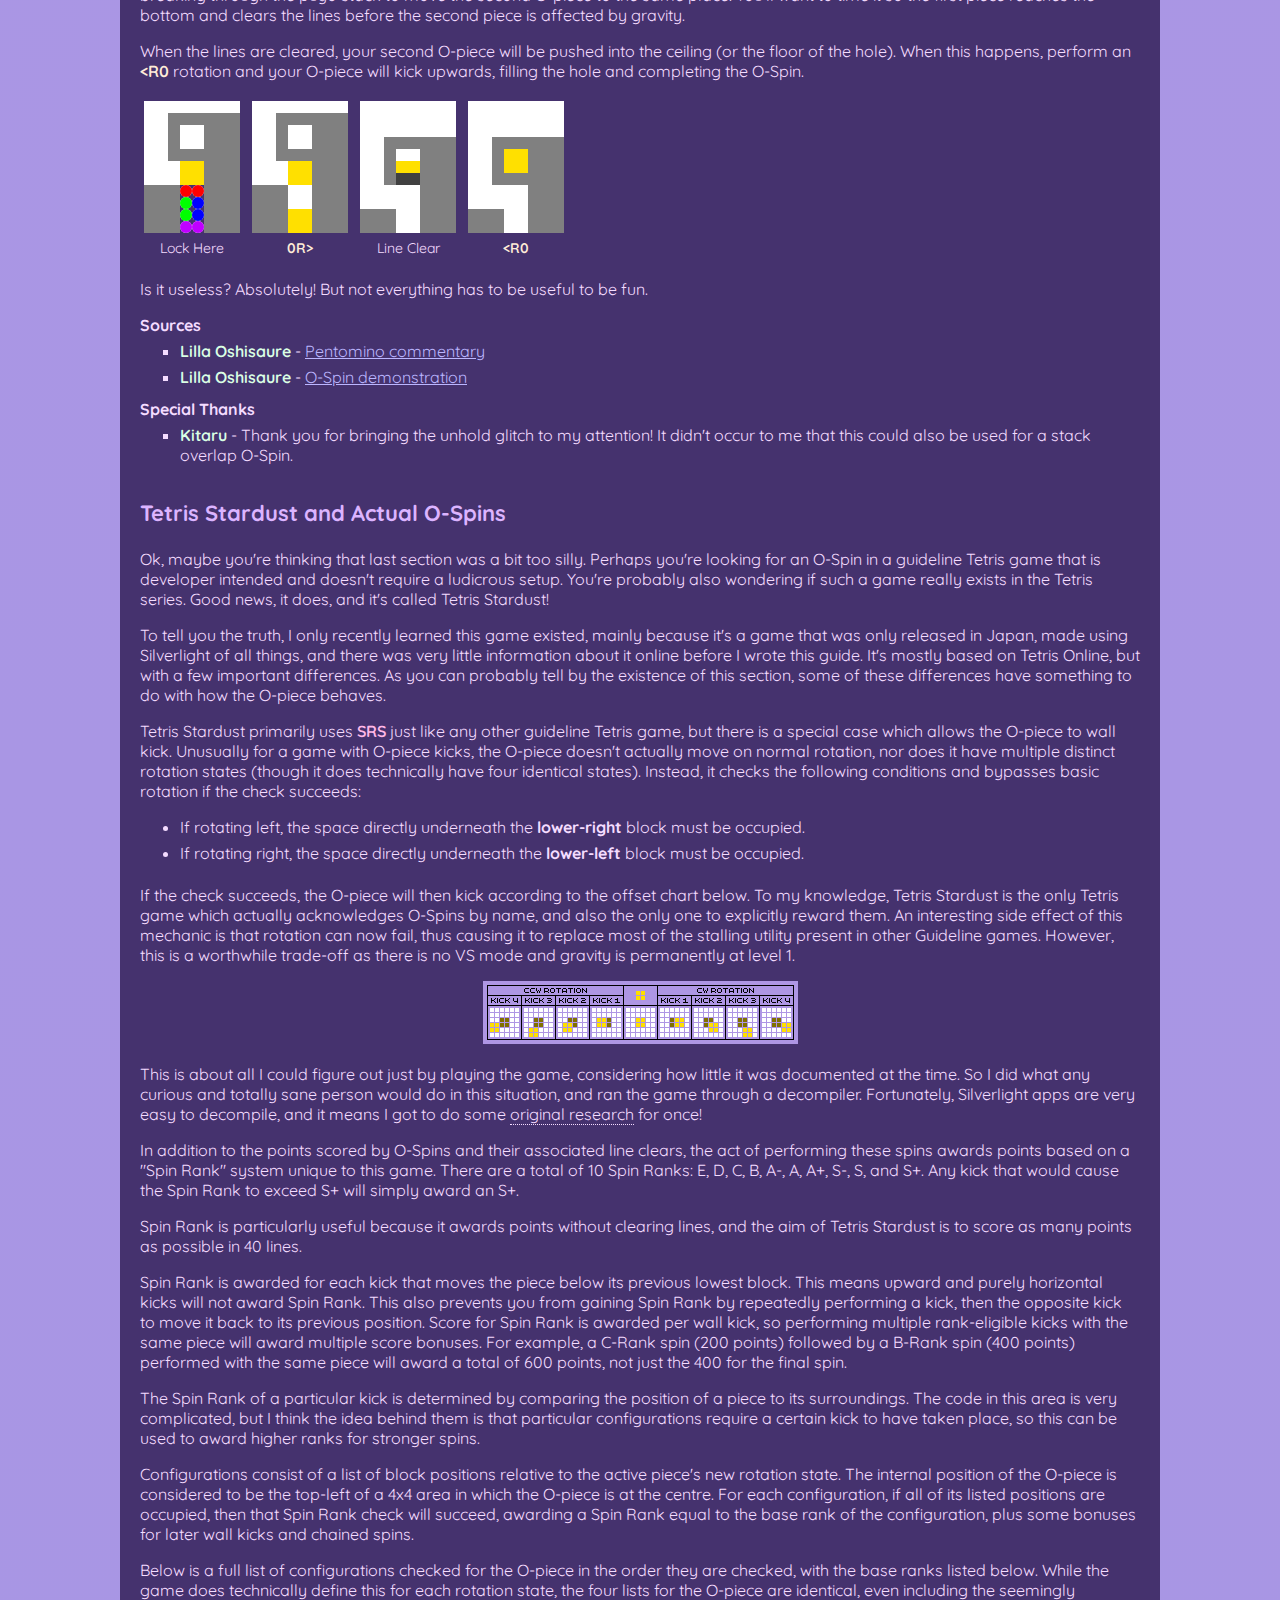
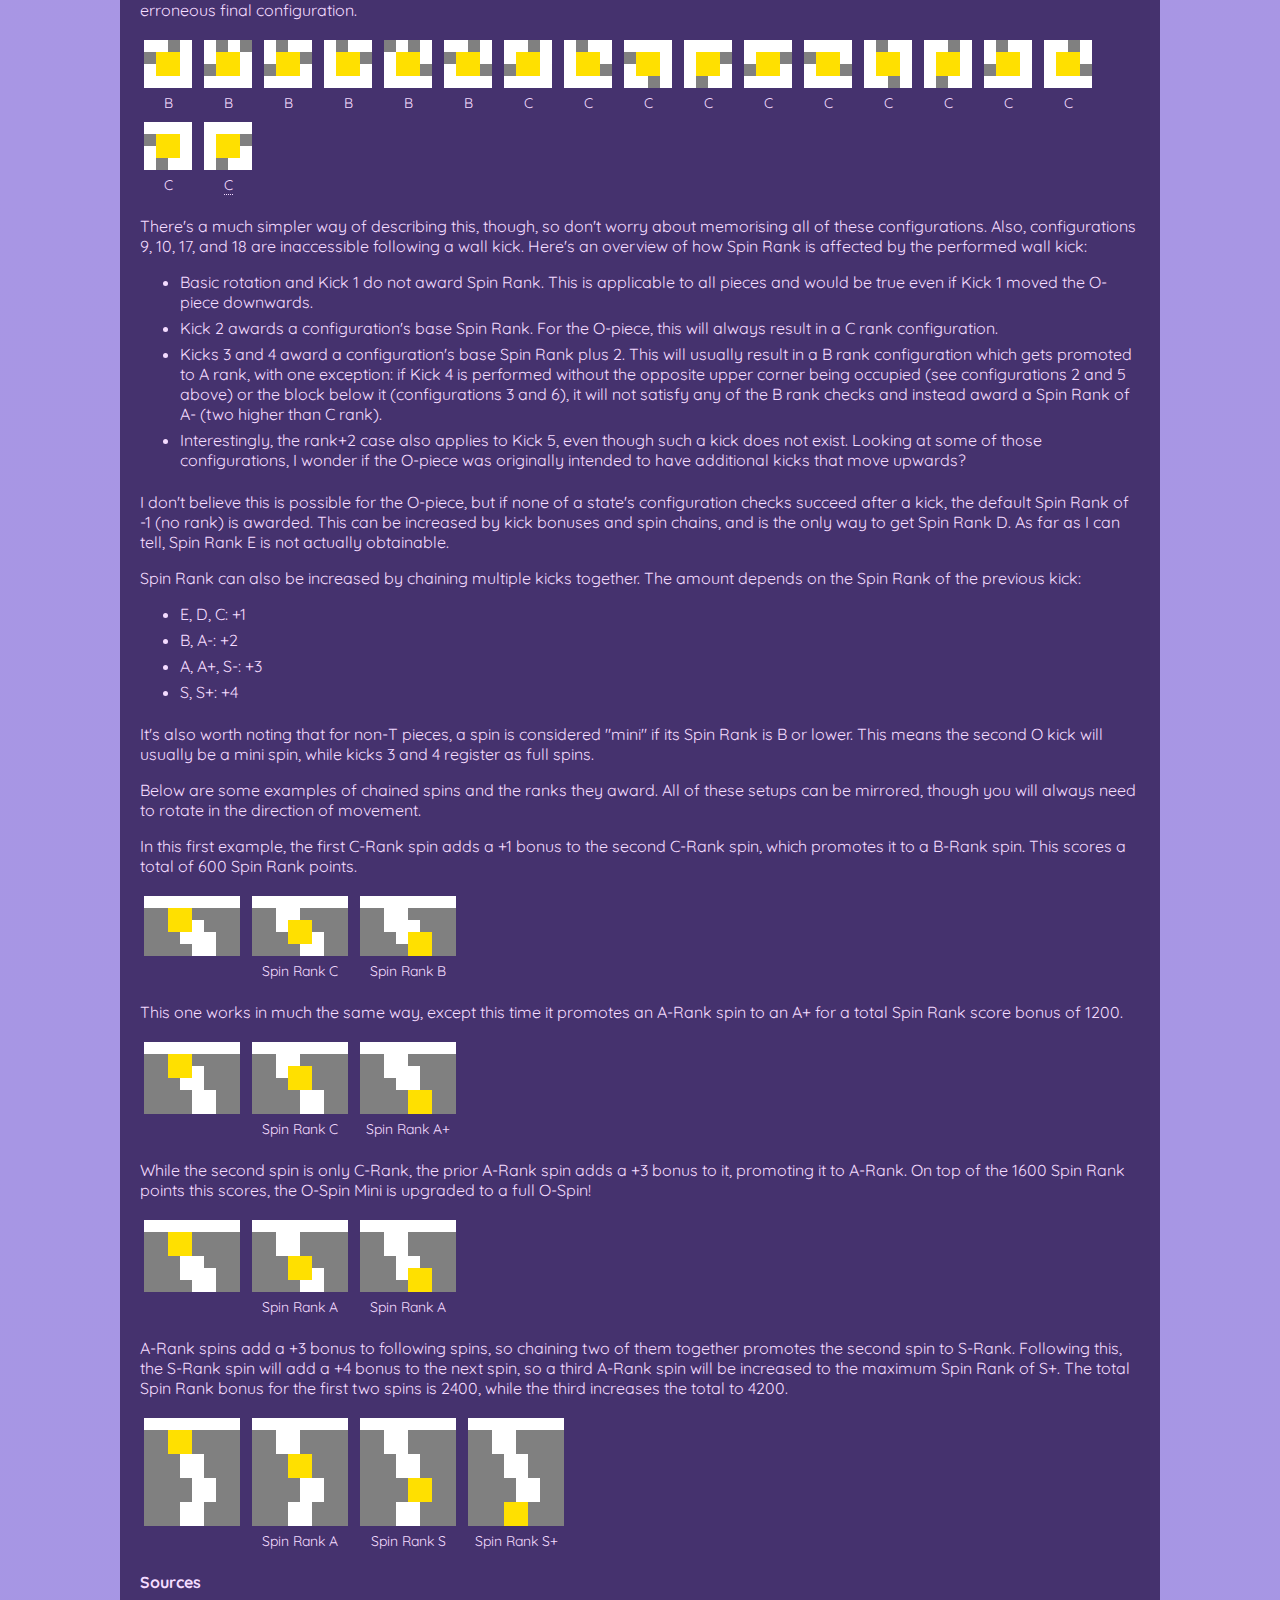
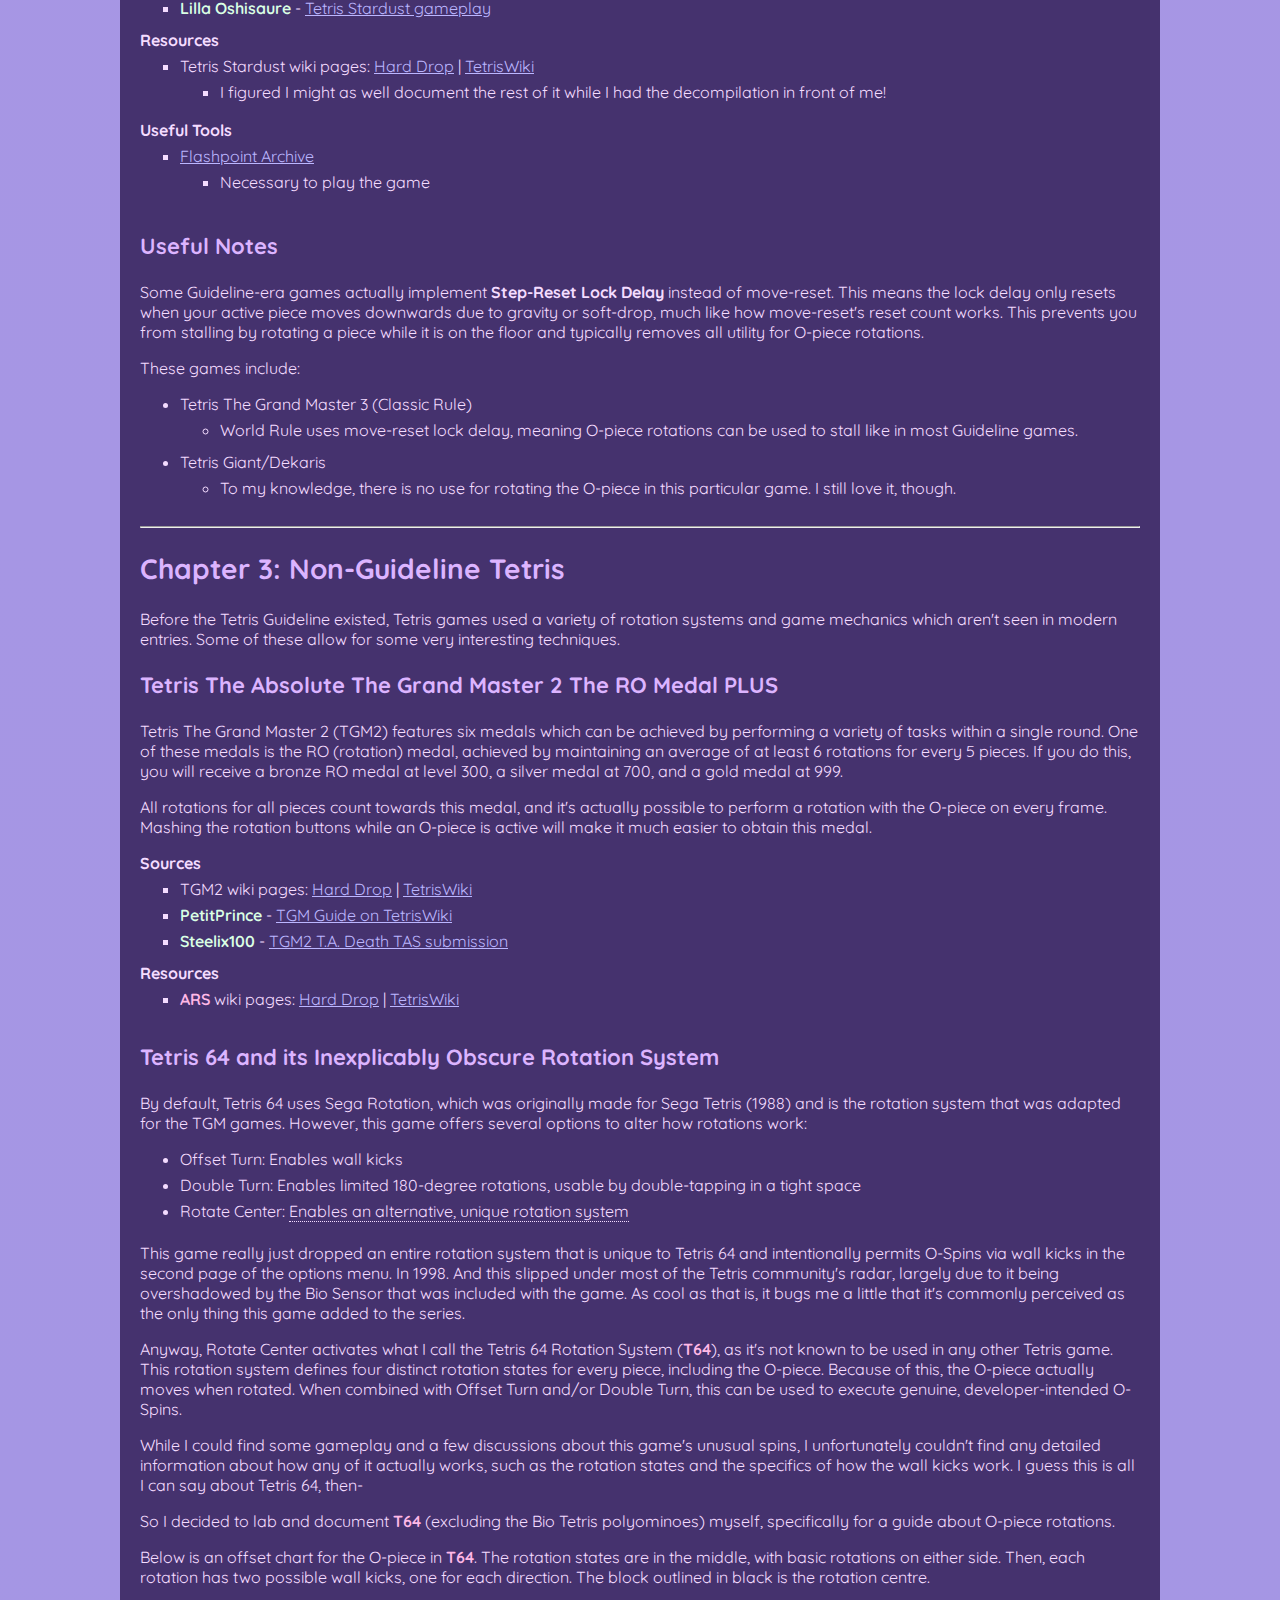
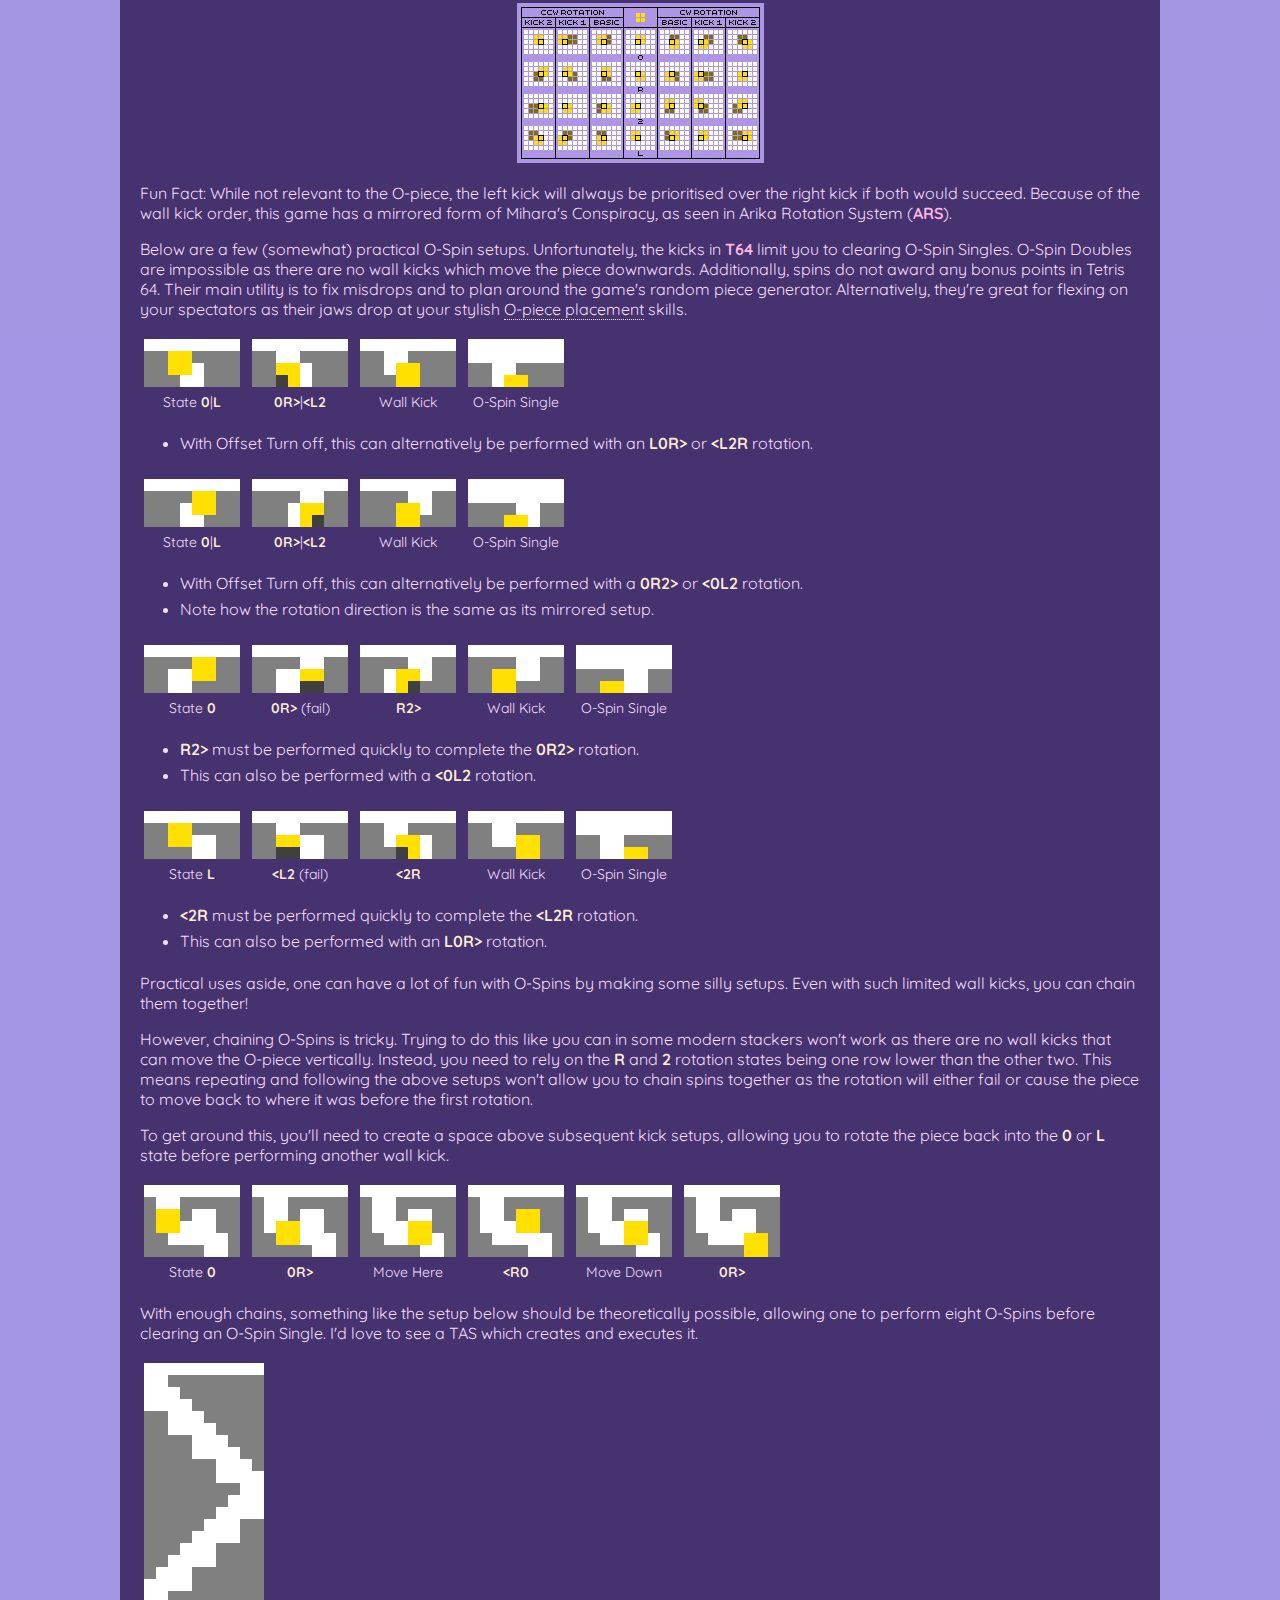
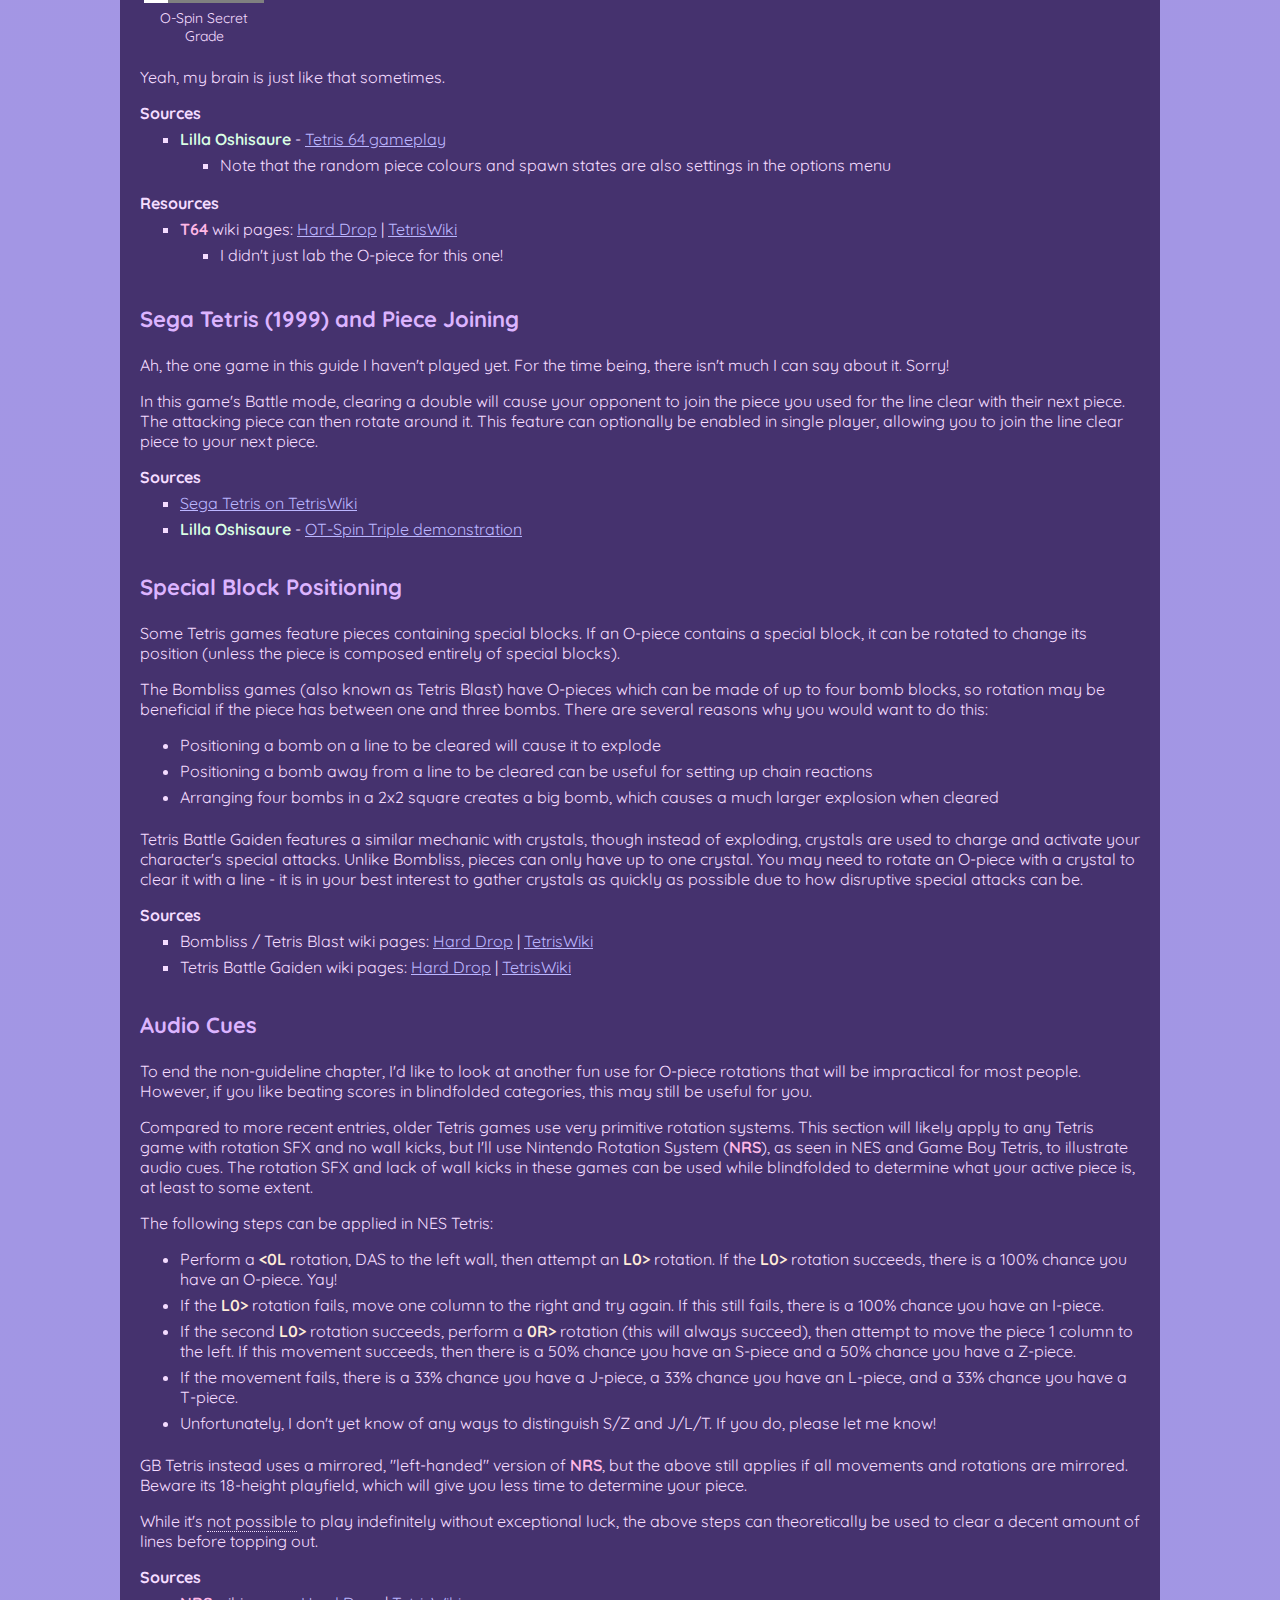
==== commit 42904907: "scratch that" ====
--- a/index.html
+++ b/index.html
@@ -5129,7 +5129,11 @@
                 </p>
 
                 <p>
-                    Full section coming soon! (hopefully)
+                    Unfortunately, this section won't be very detailed. The game was made using the Flash-based Scratch 2.0, and the upgrade to the HTML5-based Scratch 3.0 introduced a lot of breaking changes that rendered this game unplayable. However, since the rotation system is very interesting in theory, I'll at least give you an offset chart when I get round to it.
+                </p>
+
+                <p>
+                    <span class="todo">TODO: Make an offset chart for TBRS</span>
                 </p>
 
                 <ul class="sources">
@@ -5168,11 +5172,11 @@
                 </p>
 
                 <p>
-                    Full section coming soon! (hopefully)
-                </p>
-
-                <p>
-                    <span class="todo">TODO: Make like twelve absolutely massive offset charts because why not</span>
+                    Tetris Return was made using Scratch 2.0 and unfortunately suffered the same fate as Tetris Best. Due to breaking changes in Scratch 3.0, this game is no longer in a playable state. However, I do intend to make some offset charts for its ludicrous rotation system. Perhaps it can be featured in a stacker that won't be killed by the platform it was created on.
+                </p>
+
+                <p>
+                    <span class="todo">TODO: Make like twelve absolutely massive offset charts for TRRS because why not</span>
                 </p>
 
                 <ul class="sources">
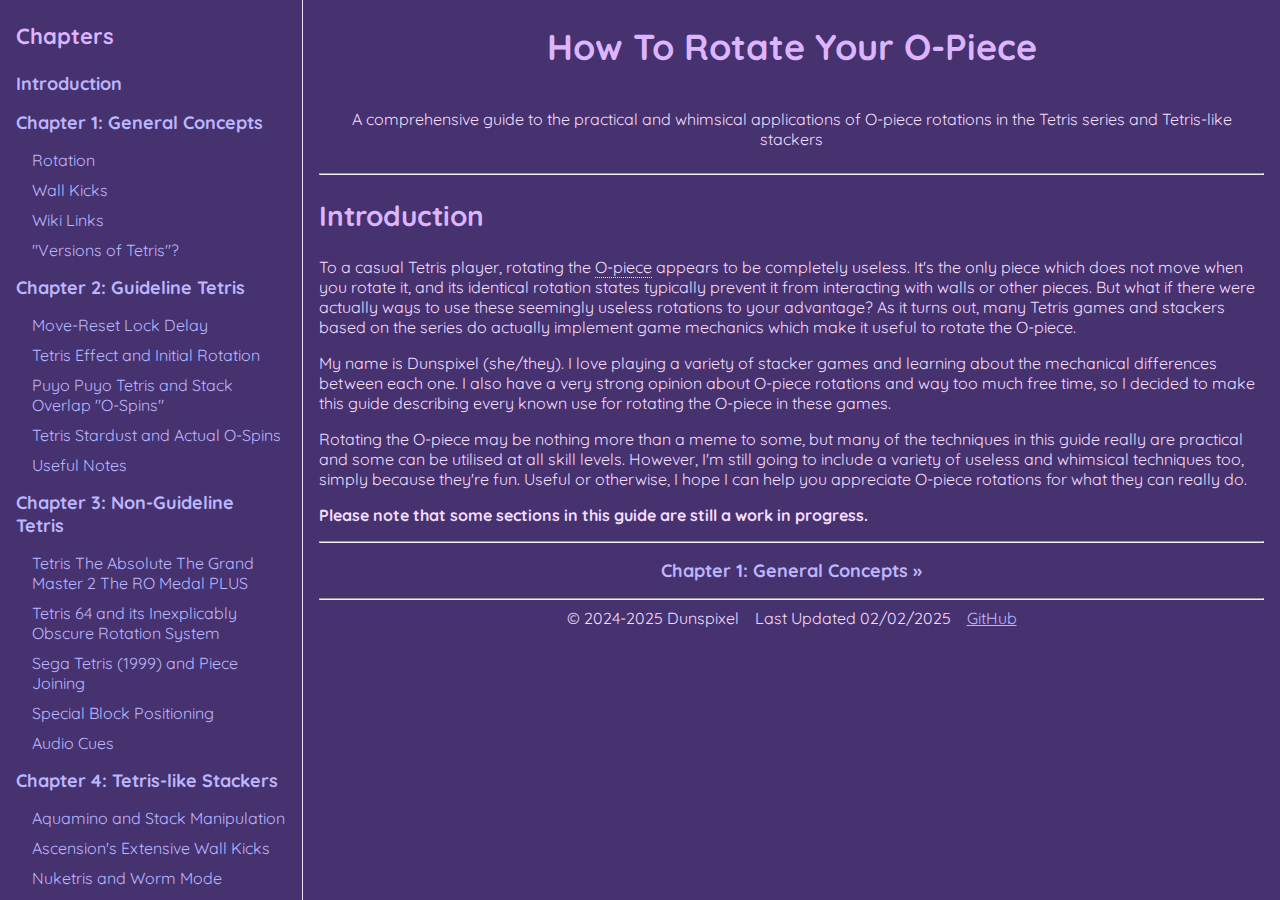
==== commit 80faca94: "Navigation Rework WIP" ====
--- a/index.html
+++ b/index.html
@@ -10,5469 +10,67 @@
     </head>
 
     <body>
-        <header>
-            <h1>How To Rotate Your O-Piece</h1>
-    
-            <p>
-                A comprehensive guide to the practical and whimsical applications of O-piece rotations in the Tetris series and Tetris-like stackers
-            </p>
-        </header>
+		<header class="mobile">
+			<div class="nav-icon"></div>
+		</header>
 
-        <hr />
+		<div class="container">
+			<nav class="nav-container desktop"></nav>
 
-        <main>
-            <section id="top">
-                <h4>Note: Some sections in this guide are still a work in progress.</h4>
+			<main class="content-container">
+				<section class="centre">
+					<h1>How To Rotate Your O-Piece</h1>
+			
+					<p>
+						A comprehensive guide to the practical and whimsical applications of O-piece rotations in the Tetris series and
+						Tetris-like stackers
+					</p>
+				</section>
 
-                <h4>Last Updated: 31/01/2025</h4>
+				<hr />
 
-                <h4>Latest Major Update: 29/01/2025 - Finished Spirit Drop section</h4>
-            </section>
+				<section id="intro">
+					<h2>Introduction</h2>
 
-            <hr />
+					<p>
+						To a casual Tetris player, rotating the <span class="tooltip" title="The square piece">O-piece</span> appears to be
+						completely useless. It's the only piece which does not move when you rotate it, and its identical rotation states
+						typically prevent it from interacting with walls or other pieces. But what if there were actually ways to use these
+						seemingly useless rotations to your advantage? As it turns out, many Tetris games and stackers based on the series
+						do actually implement game mechanics which make it useful to rotate the O-piece.
+					</p>
 
-            <section id="intro">
-                <h2>Introduction</h2>
+					<p>
+						My name is Dunspixel (she/they). I love playing a variety of stacker games and learning about the mechanical
+						differences between each one. I also have a very strong opinion about O-piece rotations and way too much free time,
+						so I decided to make this guide describing every known use for rotating the O-piece in these games.
+					</p>
 
-                <p>
-                    To a casual Tetris player, rotating the <span class="tooltip" title="The square piece">O-piece</span> appears to be completely useless. It's the only piece which does not move when you rotate it, and its identical rotation states typically prevent it from interacting with walls or other pieces. But what if there were actually ways to use these seemingly useless rotations to your advantage? As it turns out, many Tetris games and stackers based on the series do actually implement game mechanics which make it useful to rotate the O-piece.
-                </p>
+					<p>
+						Rotating the O-piece may be nothing more than a meme to some, but many of the techniques in this guide really are
+						practical and some can be utilised at all skill levels. However, I'm still going to include a variety of useless and
+						whimsical techniques too, simply because they're fun. Useful or otherwise, I hope I can help you appreciate O-piece
+						rotations for what they can really do.
+					</p>
 
-                <p>
-                    My name is Dunspixel (she/they). I love playing a variety of stacker games and learning about the mechanical differences between each one. I also have a very strong opinion about O-piece rotations and way too much free time, so I decided to make this guide describing every known use for rotating the O-piece in these games.
-                </p>
+					<p>
+						<strong>Please note that some sections in this guide are still a work in progress.</strong>
+					</p>
+				</section>
 
-                <p>
-                    Rotating the O-piece may be nothing more than a meme to some, but many of the techniques in this guide really are practical and some can be utilised at all skill levels. However, I'm still going to include a variety of useless and whimsical techniques too, simply because they're fun. Useful or otherwise, I hope I can help you appreciate O-piece rotations for what they can really do.
-                </p>
-            </section>
+				<hr />
 
-            <hr />
+				<div class="nav-chapter centre">
+					<a href="chapter1.html">Chapter 1: General Concepts &raquo;</a>
+				</div>
 
-            <nav id="contents">
-                <h2>Contents</h2>
+				<hr />
 
-                <ol>
-                    <li>
-                        <a href="#concepts">General Concepts</a>
-                        <ul>
-                            <li><a href="#rotation">Rotation</a></li>
-                            <li><a href="#wallkicks">Wall Kicks</a></li>
-                            <li><a href="#wikis">Wiki Links</a></li>
-                            <li><a href="#semantics-rant">"Versions of Tetris"?</a></li>
-                        </ul>
-                    </li>
-                    <li>
-                        <a href="#guideline">Guideline Tetris</a>
-                        <ul>
-                            <li><a href="#move-reset">Move-Reset Lock Delay</a></li>
-                            <li><a href="#effect-irs">Tetris Effect and Initial Rotation</a></li>
-                            <li><a href="#ppt-overlap">Puyo Puyo Tetris and Stack Overlap "O-Spins"</a></li>
-                            <li><a href="#stardust">Tetris Stardust and Actual O-Spins</a></li>
-                            <li><a href="#guideline-notes">Useful Notes</a></li>
-                        </ul>
-                    </li>
-                    <li>
-                        <a href="#non-guideline">Non-Guideline Tetris</a>
-                        <ul>
-                            <li><a href="#tgm2">Tetris The Absolute The Grand Master 2 The RO Medal PLUS</a></li>
-                            <li><a href="#t64">Tetris 64 and its Inexplicably Obscure Rotation System</a></li>
-                            <li><a href="#sega99">Sega Tetris (1999) and Piece Joining</a></li>
-                            <li><a href="#special-blocks">Special Block Positioning</a></li>
-                            <li><a href="#audio">Audio Cues</a></li>
-                        </ul>
-                    </li>
-                    <li>
-                        <a href="#stackers">Tetris-like Stackers</a>
-                        <ul>
-                            <li><a href="#aquamino">Aquamino and Stack Manipulation</a></li>
-                            <li><a href="#asc">Ascension's Extensive Wall Kicks</a></li>
-                            <li><a href="#nuketris">Nuketris and Worm Mode</a></li>
-                            <li><a href="#polyform">Polyform's Asymmetrical O-Spins</a></li>
-                            <li><a href="#spirit-drop">Spirit Drop and Re-Hold</a></li>
-                            <li><a href="#techmino">Techmino's Transformative O-Spins</a></li>
-                            <li><a href="#tetrio">TETR.IO's All-Spin</a></li>
-                            <li><a href="#tetrs">Tetrs and Ocular Rotation</a></li>
-                            <li><a href="#jstris">Jstris and O-Spin Memes</a></li>
-                            <li><a href="#hakairis">Hakairis [Placeholder]</a></li>
-                            <li><a href="#best">Tetris Best [Placeholder]</a></li>
-                            <li><a href="#return">Tetris Return [Placeholder]</a></li>
-                            <li><a href="#stacker-notes">Useful Notes</a></li>
-                        </ul>
-                    </li>
-                    <li>
-                        <a href="#closing-thoughts">Closing Thoughts</a>
-                        <ul>
-                            <li><a href="#feedback">Feedback</a></li>
-                            <li><a href="#unsolved">Unsolved Problems</a></li>
-                            <li><a href="#profiles">Stacker Profiles</a></li>
-                            <li><a href="#contact">Contact</a></li>
-                        </ul>
-                    </li>
-                    <li>
-                        <a href="#ramblings">Random Ramblings</a>
-                    </li>
-                </ol>
-            </nav>
+				<footer id="footer"></footer>
+			</main>
+		</div>
 
-            <hr />
-
-            <section id="concepts">
-                <h2>Chapter 1: General Concepts</h2>
-
-                <p>
-                    Before we begin, I'd like to discuss some concepts that will be useful to understand the techniques in this guide, then go on a brief rant about the semantics of the terms many people use to describe stacker games. If you don't care about that and just want to know some uses for O-piece rotations, you may want to skip to Chapter 2.
-                </p>
-
-                <p>
-                    I will use some conventions throughout the guide to highlight important information, which will be written in colour-coded text:
-                </p>
-
-                <ul>
-                    <li><span class="state">Yellow - states and state-dependent rotations</span></li>
-                    <li><span class="nostate">Blue - state-agnostic rotations</span></li>
-                    <li><span class="system">Pink - rotation system abbreviations</span></li>
-                    <li><span class="credit">Green - credited people</span></li>
-                </ul>
-            </section>
-
-            <section id="rotation">
-                <h3>Rotation</h3>
-
-                <p>
-                    When you press a rotation button, your active piece will rotate by 90 degrees in the chosen direction.
-                </p>
-
-                <p>
-                    Obvious statements aside, there's actually a lot more going on than most people give it credit for.
-                </p>
-
-                <p>
-                    A piece can be in one of four rotation states. In this guide, I will describe rotation states using "<span class="state">0R2L</span>" <span class="tooltip" title="Yes I did this on purpose you can't stop me">rotation notation</span>, in which pieces spawn in state <span class="state">0</span>, and rotating right (clockwise) changes to <span class="state">R</span>, <span class="state">2</span>, <span class="state">L</span>, then back to <span class="state">0</span>. Likewise, rotating left (<span class="tooltip" title="Despite my preference of 'anti-clockwise', CCW is the community-accepted abbreviation and it would just make things confusing">counter-clockwise</span>) from state <span class="state">0</span> will cycle through states <span class="state">L</span>, <span class="state">2</span>, <span class="state">R</span>, and <span class="state">0</span>.
-                </p>
-
-                <p>
-                    <strong>State-dependent</strong> rotations (i.e. those where the rotation state is relevant) will be written as combinations of the above rotation states, with an arrow to indicate direction. For example:
-                </p>
-
-                <ul>
-                    <li>
-                        A clockwise rotation from <span class="state">0</span> to <span class="state">R</span> is <span class="state">0R&gt;</span>
-                    </li>
-                    <li>
-                        A counter-clockwise rotation from <span class="state">0</span> to <span class="state">L</span> is <span class="state">&lt;0L</span>
-                    </li>
-                    <li>
-                        A clockwise 180-degree rotation from <span class="state">0</span> to <span class="state">2</span> is <span class="state">0R2&gt;</span>
-                    </li>
-                    <li>
-                        A single button 180-degree rotation from <span class="state">0</span> to <span class="state">2</span> is <span class="state">&lt;02&gt;</span>
-                    </li>
-                </ul>
-
-                <p>
-                    You may be wondering how a <span class="state">0R2&gt;</span> rotation differs from a <span class="state">&lt;02&gt;</span> rotation. There's actually one game in this guide that implements 180-degree rotations like those featured in the Puyo Puyo series, where you can flip a piece by quickly double-tapping a rotation button in a tight space. Rotations like these technically work differently from 180-degree rotations triggered by a single button press, hence the different notation.
-                </p>
-
-                <p>
-                    <strong>State-agnostic</strong> rotations (i.e. those where the rotation state doesn't matter) will be written in one of two ways. The longer notation will be used for rotations on their own, while the shorter notation will be used for sequences.
-                </p>
-
-                <ul>
-                    <li>Counter-Clockwise - <span class="nostate">CCW</span> or <span class="nostate">L</span></li>
-                    <li>Clockwise - <span class="nostate">CW</span> or <span class="nostate">R</span></li>
-                    <li>180 - <span class="nostate">180</span> or <span class="nostate">F</span></li>
-                </ul>
-
-                <p>
-                    In many stackers (especially modern Tetris games), the O-piece can have multiple rotation states even if each one is identical. This means the O-piece is actually rotating internally even if there is no visual feedback for doing so. In the Tetris Worlds implementation of the commonly used Super Rotation System, or <span class="system">SRS</span> for short, the O-piece internally rotates around one of its blocks (the lower-left block in state <span class="state">0</span>), but an offset is applied to keep it in place when rotated. This may or may not be the case for implementations in other games, though.
-                </p>
-
-                <ul class="sources">
-                    <li>
-                        <strong>Sources</strong>
-                        <ul>
-                            <li>
-                                <span class="system">SRS</span> wiki pages:
-                                <a href="https://harddrop.com/wiki/SRS">Hard Drop</a> |
-                                <a href="https://tetris.wiki/Super_Rotation_System">TetrisWiki</a>
-                            </li>
-                            <li>
-                                <a href="https://puyonexus.com/wiki/Rotation">
-                                    Rotation on Puyo Nexus
-                                </a>
-                            </li>
-                        </ul>
-                    </li>
-                </ul>
-            </section>
-
-            <section id="wallkicks">
-                <h3>Wall Kicks</h3>
-
-                <p>
-                    <strong>Wall kicks</strong> are a feature of many modern rotation systems, allowing pieces to move when rotated if their new position is obstructed by a wall or another piece.
-                </p>
-
-                <p>
-                    In <span class="system">SRS</span>, four alternative positions are checked if basic rotation fails, and the piece will move to the first one that succeeds. For example, this is how the infamous Fin TSD works in <span class="system">SRS</span>:
-                </p>
-
-                <div class="playfield-container">
-                    /[ ][ ][ ][ ][ ][ ][ ][ ][ ][ ]/
-                    /[G][G][G][ ][ ][ ][ ][ ][ ][ ]/
-                    /[G][T][T][T][ ][ ][ ][ ][ ][ ]/
-                    /[G][ ][T][ ][ ][ ][ ][ ][ ][ ]/
-                    /[G][ ][ ][G][G][G][G][G][G][G]/
-                    /[G][ ][G][G][G][G][G][G][G][G]/
-                    ~State <span class="state">2</span>~
-                </div>
-
-                <div class="playfield-container">
-                    /[ ][ ][ ][ ][ ][ ][ ][ ][ ][ ]/
-                    /[G][G][D][ ][ ][ ][ ][ ][ ][ ]/
-                    /[G][ ][T][T][ ][ ][ ][ ][ ][ ]/
-                    /[G][ ][T][ ][ ][ ][ ][ ][ ][ ]/
-                    /[G][ ][ ][G][G][G][G][G][G][G]/
-                    /[G][ ][G][G][G][G][G][G][G][G]/
-                    ~<span class="state">&lt;2R</span> (fail)~
-                </div>
-
-                <div class="playfield-container">
-                    /[ ][ ][ ][ ][ ][ ][ ][ ][ ][ ]/
-                    /[G][D][G][ ][ ][ ][ ][ ][ ][ ]/
-                    /[G][T][T][ ][ ][ ][ ][ ][ ][ ]/
-                    /[G][T][ ][ ][ ][ ][ ][ ][ ][ ]/
-                    /[G][ ][ ][G][G][G][G][G][G][G]/
-                    /[G][ ][G][G][G][G][G][G][G][G]/
-                    ~Kick 1 (fail)~
-                </div>
-
-                <div class="playfield-container">
-                    /[ ][T][ ][ ][ ][ ][ ][ ][ ][ ]/
-                    /[G][D][D][ ][ ][ ][ ][ ][ ][ ]/
-                    /[G][T][ ][ ][ ][ ][ ][ ][ ][ ]/
-                    /[G][ ][ ][ ][ ][ ][ ][ ][ ][ ]/
-                    /[G][ ][ ][G][G][G][G][G][G][G]/
-                    /[G][ ][G][G][G][G][G][G][G][G]/
-                    ~Kick 2 (fail)~
-                </div>
-
-                <div class="playfield-container">
-                    /[ ][ ][ ][ ][ ][ ][ ][ ][ ][ ]/
-                    /[G][G][G][ ][ ][ ][ ][ ][ ][ ]/
-                    /[G][ ][ ][ ][ ][ ][ ][ ][ ][ ]/
-                    /[G][ ][T][ ][ ][ ][ ][ ][ ][ ]/
-                    /[G][ ][T][D][G][G][G][G][G][G]/
-                    /[G][ ][D][G][G][G][G][G][G][G]/
-                    ~Kick 3 (fail)~
-                </div>
-
-                <div class="playfield-container">
-                    /[ ][ ][ ][ ][ ][ ][ ][ ][ ][ ]/
-                    /[G][G][G][ ][ ][ ][ ][ ][ ][ ]/
-                    /[G][ ][ ][ ][ ][ ][ ][ ][ ][ ]/
-                    /[G][T][ ][ ][ ][ ][ ][ ][ ][ ]/
-                    /[G][T][T][G][G][G][G][G][G][G]/
-                    /[G][T][G][G][G][G][G][G][G][G]/
-                    ~Kick 4 (success)~
-                </div>
-
-                <div class="playfield-container">
-                    /[ ][ ][ ][ ][ ][ ][ ][ ][ ][ ]/
-                    /[ ][ ][ ][ ][ ][ ][ ][ ][ ][ ]/
-                    /[ ][ ][ ][ ][ ][ ][ ][ ][ ][ ]/
-                    /[G][G][G][ ][ ][ ][ ][ ][ ][ ]/
-                    /[G][ ][ ][ ][ ][ ][ ][ ][ ][ ]/
-                    /[G][T][ ][ ][ ][ ][ ][ ][ ][ ]/
-                    ~T-Spin Double~
-                </div>
-
-                <p>
-                    Different rotation systems can handle wall kicks by defining a different offset table, or instead try to kick by rotating around an alternate centre. Regardless of implementation, they're super fun to use once you know how they work!
-                </p>
-
-                <ul class="sources">
-                    <li>
-                        <strong>Sources</strong>
-                        <ul>
-                            <li>
-                                <span class="credit">Lilla Oshisaure</span> -
-                                <a href="https://imgur.com/YUlBwTq">
-                                    Puyo Puyo Tetris offset chart
-                                </a>
-                                <ul>
-                                    <li>
-                                        Includes <span class="system">SRS</span> kicks and PPT-specific pentomino/O-piece kicks
-                                    </li>
-                                </ul>
-                            </li>
-                            <li>
-                                <span class="credit">bocifer</span> -
-                                <a href="https://imgur.com/a/srs-rotations-bGwLQsi">
-                                    <span class="system">SRS</span> offset charts
-                                </a>
-                                <ul>
-                                    <li>
-                                        Huge inspiration for my own offset charts for other rotation systems!
-                                    </li>
-                                </ul>
-                            </li>
-                            <li>
-                                <a href="https://four.lol/srs/kicks-overview">
-                                    Wall kick overview on FOUR.lol
-                                </a>
-                            </li>
-                            <li>
-                                <a href="https://four.lol/methods/polymer-tspin">
-                                    Polymer T-Spins on FOUR.lol
-                                </a>
-                            </li>
-                        </ul>
-                    </li>
-                </ul>
-            </section>
-
-            <section id="wikis">
-                <h3>Wiki Links</h3>
-
-                <p>
-                    You may have noticed that I provide two very similar wiki links for many of the sections in this guide. Hard Drop and TetrisWiki are both fantastic community resources for information about Tetris games, but many of the pages have very similar content due to being forked from the now-defunct Tetrisconcept wiki, and editors (including me) adding content to both wikis at the same time.
-                </p>
-
-                <p>
-                    Which one you pick is really down to personal preference, though if there's something you can't find on one wiki, you will probably be able to find it on the other.
-                </p>
-
-                <p>
-                    Even though past proposals to merge the wikis have been rejected, the Tetris community generally agrees that both of them are <em>significantly</em> better than the Fandom wiki. Most of what I have seen on there seems to pre-date the wiki split, but there are still some pages on there that have useful information not on the other two wikis. I'd use it for those specific pages, but the others for everything else.
-                </p>
-
-                <ul class="sources">
-                    <li>
-                        <strong>Resources</strong>
-                        <ul>
-                            <li>
-                                <a href="https://harddrop.com/wiki/Tetris_Wiki">
-                                    Hard Drop main page
-                                </a>
-                            </li>
-                            <li>
-                                <a href="https://tetris.wiki/">
-                                    TetrisWiki main page
-                                </a>
-                            </li>
-                        </ul>
-                    </li>
-                    <li>
-                        <strong>Useful Tools</strong>
-                        <ul>
-                            <li>
-                                <span class="credit">Kevin Payravi</span> - 
-                                <a href="https://getindie.wiki/">
-                                    Indie Wiki Buddy
-                                </a>
-                            </li>
-                        </ul>
-                    </li>
-                </ul>
-            </section>
-
-            <section id="semantics-rant">
-                <h3>"Versions of Tetris"?</h3>
-
-                <p>
-                    So this section is that rant about semantics I mentioned earlier, which you'll hopefully find somewhat educational and/or entertaining. I'd love to know what other people think about this topic!
-                </p>
-
-                <p>
-                    Also, I hope this rant doesn't come across as too negative or angry. I'm not mad at any of you, I promise.
-                </p>
-
-                <p>
-                    Am I the only one who is bothered by different Tetris games, and stackers in general, being referred to as "versions of Tetris"? It's a term which perpetuates the myth that the Tetris series is literally just the same game ported to pretty much every device imaginable, and that Tetris-like stackers are just knock-offs of what they perceive to be the "real thing".
-                </p>
-
-                <p>
-                    Sure, the original Tetris was the first stacker game. It did indeed start the genre of puzzle games which many people in the Tetris community name after it. But to say that they're all just the exact same game is plainly wrong.
-                </p>
-
-                <p>
-                    This isn't helped at all by the fact that even The Tetris Company, who licenses the Tetris series, refers to their own games as "versions" of the same game instead of what they are: entries in a series.
-                </p>
-
-                <p>
-                    Don't get me started on the whole "it's just Tetris" thing.
-                </p>
-
-                <p>
-                    While all (tetromino-based) stacker games may superficially look identical to each other, they all feel very different to play at anything higher than a casual level. This is even true of modern Tetris games which have to adhere to the Tetris Guideline. Some examples of differences which drastically affect gameplay include:
-                </p>
-
-                <ul>
-                    <li><strong>Game modes</strong></li>
-                    <li><strong>Rotation systems</strong></li>
-                    <li>Piece randomisers</li>
-                    <li>Available drop types (soft, hard, sonic)</li>
-                    <li>Hold mechanics</li>
-                    <li>Spin recognition</li>
-                    <li>Lock delay (or lack of it)</li>
-                    <li>Timings (e.g. DAS and ARR)</li>
-                </ul>
-
-                <p>
-                    To clear up some terms related to stacker games, this is how I use them in this guide:
-                </p>
-
-                <ul>
-                    <li>
-                        <strong>Stacker / Stacker Game</strong>
-                        <ul>
-                            <li>
-                                A genre of puzzle games in which you place pieces (typically tetrominoes) and clear horizontal lines by completing them
-                            </li>
-                            <li>
-                                Includes the Tetris series and all Tetris-like stackers
-                            </li>
-                            <li>
-                                May use pieces other than tetrominoes or feature non-tetromino modes (outside the scope of this guide)
-                            </li>
-                            <li>
-                                Another name for this genre is "falling block puzzle"
-                            </li>
-                        </ul>
-                    </li>
-                    <li>
-                        <strong>Tetris Community</strong>
-                        <ul>
-                            <li>
-                                The general community of people who love stacker games
-                            </li>
-                            <li>
-                                <em>Includes</em> stackers outside of the Tetris series
-                            </li>
-                            <li>
-                                The name is likely because the community often uses "Tetris" to refer to the entire genre
-                            </li>
-                        </ul>
-                    </li>
-                    <li>
-                        <strong>Tetris Series</strong>
-                        <ul>
-                            <li>
-                                A series of stacker games licensed by The Tetris Company or its predecessors
-                            </li>
-                        </ul>
-                    </li>
-                    <li>
-                        <strong>Tetris Game</strong>
-                        <ul>
-                            <li>
-                                An entry in the Tetris series
-                            </li>
-                            <li>
-                                <em>Does not include</em> games outside of the Tetris series
-                            </li>
-                            <li>
-                                Most are distinct from each other
-                            </li>
-                        </ul>
-                    </li>
-                    <li>
-                        <strong>Tetris-like Stacker</strong>
-                        <ul>
-                            <li>
-                                A stacker game whose gameplay is largely based on Tetris, but is not a part of the Tetris series
-                            </li>
-                            <li>
-                                Being a "Tetris game" and being a "Tetris-like stacker" are mutually exclusive
-                            </li>
-                            <li>
-                                Known in the Tetris community as "unofficial games" or "fan games"
-                            </li>
-                            <li>
-                                Again, most are distinct from each other (and also from Tetris)
-                            </li>
-                        </ul>
-                    </li>
-                    <li>
-                        <strong>Version</strong>
-                        <ul>
-                            <li>
-                                A game ported to another platform with few or no changes
-                            </li>
-                            <li>
-                                Alternatively, a patched release of a game, indicated by a different version number
-                            </li>
-                            <li>
-                                The PS4 and Switch releases of Tetris Effect are versions of Tetris Effect, but Tetris Effect is not just a version of Tetris
-                            </li>
-                            <li>
-                                1.3.4 and 2.0.2 are also versions of Tetris Effect, regardless of platform
-                            </li>
-                        </ul>
-                    </li>
-                </ul>
-
-                <p>
-                    With that out of the way, let's get to the part where we rotate some O-pieces!
-                </p>
-            </section>
-
-            <hr />
-
-            <section id="guideline">
-                <h2>Chapter 2: Guideline Tetris</h2>
-
-                <p>
-                    The Tetris Guideline is a document which developers of Tetris games follow to ensure each game has some degree of mechanical consistency. Tetris Worlds from 2001 established most of the mechanics that would form the Tetris Guideline as it is known today, with subsequent games building on and refining it. Almost every Tetris game released since then has adhered to some version of this guideline, hence why modern Tetris games are often referred to as "Guideline Tetris".
-                </p>
-
-                <p>
-                    The most important feature of the Tetris Guideline is the aforementioned <span class="system">SRS</span>, which it introduced to the Tetris series. We'll encounter a lot of rotation systems in this guide, but <span class="system">SRS</span> is by far the one you'll see the most both in modern Tetris games and in Tetris-like stackers.
-                </p>
-
-                <ul class="sources">
-                    <li>
-                        <strong>Sources</strong>
-                        <ul>
-                            <li>
-                                Tetris Guideline wiki pages:
-                                <a href="https://harddrop.com/wiki/Tetris_Guideline">Hard Drop</a> |
-                                <a href="https://tetris.wiki/Tetris_Guideline">TetrisWiki</a>
-                            </li>
-                        </ul>
-                    </li>
-                    <li>
-                        <strong>Special Thanks</strong>
-                        <ul>
-                            <li>
-                                <span class="credit">Kitaru</span> - Thank you for correcting my understanding of the Tetris Guideline's origin!
-                            </li>
-                        </ul>
-                    </li>
-                </ul>
-            </section>
-
-            <section id="move-reset">
-                <h3>Move-Reset Lock Delay</h3>
-
-                <p>
-                    Finally! I get to talk about an actual use for O-piece rotations! This one is by far the most practical O-piece rotation technique you can use in the Tetris series at any skill level. If you only learn one thing from this guide, let it be this.
-                </p>
-                
-                <p>
-                    Many Tetris games, including all guideline games, implement a lock delay. This means when the active piece reaches the bottom of the board or the top of the stack, the game provides a brief window of time (typically 30 frames or half a second) to move or rotate the piece before it locks into place.
-                </p>
-
-                <p>
-                    <strong>Move-Reset Lock Delay</strong>, as implemented in most guideline Tetris games, resets whenever the active piece is moved or rotated. Earlier guideline games such as Tetris Worlds and Tetris DS allow you to do this indefinitely, while later games impose a limit of 15 resets per step. This means once your active piece reaches a floor, it can be moved or rotated up to 15 times before it is forced to lock, with these 15 resets replenishing when the piece moves down due to gravity or soft drop. A staircase-like formation can be used to maximise the number of resets you can do with a single piece.
-                </p>
-
-                <p>
-                    For games without a reset limit, this mechanic is also known as <strong>Infinity</strong>.
-                </p>
-
-                <p>
-                    Repeatedly resetting the lock delay just before the piece locks is called <strong>stalling</strong>. This is a versatile technique which is useful at a variety of skill levels, especially in multiplayer battles. Some examples include:
-                </p>
-
-                <ul>
-                    <li>
-                        Giving yourself extra time to decide where to place a piece
-                    </li>
-                    <li>
-                        Delaying a line clear in battle to block or mitigate an incoming attack that would cause you to top out
-                    </li>
-                    <li>
-                        Delaying a <span class="tooltip" title="piecement places">piece placement</span> to receive garbage lines from an imminent attack, then using this garbage for a counterspike
-                    </li>
-                </ul>
-
-                <p>
-                    If your active piece is an O-piece, then all of this can be achieved by rotating it while it's on the floor. In tight areas, many pieces can wall kick to unexpected places when rotated, especially if you're less familiar with <span class="system">SRS</span>. Because the O-piece does not move on rotation in guideline Tetris games, it is the easiest and safest piece to use when stalling.
-                </p>
-
-                <ul class="sources">
-                    <li>
-                        <strong>Sources</strong>
-                        <ul>
-                            <li>
-                                Lock Delay wiki pages:
-                                <a href="https://harddrop.com/wiki/Lock_delay">Hard Drop</a> |
-                                <a href="https://tetris.wiki/Lock_delay">TetrisWiki</a>
-                            </li>
-                            <li>
-                                Infinity wiki pages:
-                                <a href="https://harddrop.com/wiki/Infinity">Hard Drop</a> |
-                                <a href="https://tetris.wiki/Infinity">TetrisWiki</a>
-                            </li>
-                        </ul>
-                    </li>
-                    <li>
-                        <strong>Special Thanks</strong>
-                        <ul>
-                            <li>
-                                <span class="credit">DeeDeeEn</span> - Thank you for correcting the reset count! I originally believed it was per piece.
-                            </li>
-                        </ul>
-                    </li>
-                </ul>
-            </section>
-
-            <section id="effect-irs">
-                <h3>Tetris Effect and Initial Rotation</h3>
-
-                <p>
-                    Tetris Effect features two major mechanics which make O-piece rotations especially useful when used together:
-                </p>
-
-                <ul>
-                    <li>
-                        The Zone, which stops time and allows you to perform massive line clears
-                    </li>
-                    <li>
-                        Initial Rotation System (<strong>IRS</strong>), which allows you to spawn pieces in a pre-rotated state
-                    </li>
-                </ul>
-
-                <p>
-                    Tetris Effect is not the first game to include IRS - that would be Tetris The Grand Master. However, I find myself considering my active piece when buffering IRS to be most useful in the Zone, hence why I have written the section like this. Either way, it's worth noting that you <em>can</em> use an O-piece to buffer IRS in the TGM games, but doing so isn't quite as useful or necessary.
-                </p>
-
-                <p>
-                    Also note that IRS is a setting in the options menu that is turned off by default. You will need to set it to Type-A for it to be able to prevent top-outs in tight spaces.
-                </p>
-
-                <p>
-                    In Tetris Effect, all pieces spawn with their lowest block on row 20. When your stack is at the top of your board, you have limited space to spawn and manoeuvre pieces without topping out. To prevent topping out, hold a rotation button on your active piece while placing it, which will activate IRS and spawn the next piece rotated in that direction. This will cause the spawned piece to span fewer columns and is particularly useful for two types of situation:
-                </p>
-
-                <ul>
-                    <li>Surviving poor board states and/or a large number of garbage lines, allowing you to downstack</li>
-                    <li>Using Zone to clear 20 <span class="tooltip" title="kirb your ultimatris">or more</span> lines at once</li>
-                </ul>
-
-                <p>
-                    With most pieces, if your active piece is already in the desired rotation state and you are not already holding the appropriate rotation button, it's usually easiest to initialise the next piece's spawn state with a pair of back-and-forth rotations. For example, if you want to spawn your next piece in state <span class="state">R</span>, you would quickly perform a counter-clockwise rotation, then a clockwise rotation, then lock the piece while still holding that clockwise rotation. It's not strictly necessary to do this, but with such a tight window after locking your piece this technique is much more consistent than relying on piece entry delay.
-                </p>
-
-                <p>
-                    Because the O-piece has identical rotation states, you do not need to consider its current rotation state when placing it. Even if you are not currently holding a rotation button, you only need to perform a single rotation in the direction of the next piece's desired spawn state, which makes the O-piece the easiest piece to use when buffering IRS with such a short piece entry delay.
-                </p>
-
-                <ul class="sources">
-                    <li>
-                        <strong>Sources</strong>
-                        <ul>
-                            <li>
-                                <a href="https://www.tetriseffect.game/2021/07/30/tetris-effect-advanced-techniques-community-guide/#HighZoneClears">
-                                    Tetris Effect Advanced Techniques Community Guide - High Zone Clears
-                                </a>
-                            </li>
-                            <li>
-                                <span class="credit">Kibi Byte</span> -
-                                <a href="https://www.youtube.com/watch?v=TZM6qUjX180">
-                                    Zone video guide
-                                </a>
-                                <ul>
-                                    <li>
-                                        The "outdated" warning refers to <a href="https://www.youtube.com/watch?v=9VOGdshcp6E">this amendment</a>, which is unrelated to IRS
-                                    </li>
-                                </ul>
-                            </li>
-                            <li>
-                                <span class="credit">Misty</span> -
-                                <a href="https://www.youtube.com/watch?v=Hza6rxKviiE">
-                                    IRS video guide
-                                </a>
-                            </li>
-                        </ul>
-                    </li>
-                    <li>
-                        <strong>Resources</strong>
-                        <ul>
-                            <li>
-                                <span class="credit">Kibi Byte</span> -
-                                <a href="https://imgur.com/uT9nt1F">
-                                    IRS spawn chart
-                                </a>
-                            </li>
-                        </ul>
-                    </li>
-                </ul>
-            </section>
-
-            <section id="ppt-overlap">
-                <h3>Puyo Puyo Tetris and Stack Overlap "O-Spins"</h3>
-
-                <p>
-                    This is much more whimsical than the other uses in this chapter, having pretty much zero practical use. However, seeing an O-piece wall kick in a modern guideline Tetris game and the ridiculous setup it requires is absolutely hilarious and I love it.
-                </p>
-
-                <p>
-                    Puyo Puyo Tetris implements a slightly altered <span class="system">SRS</span> offset table which defines wall kicks for the O-piece. This is because of the P pentomino used in the game's Party mode, which the O-piece derives an offset table from.
-                </p>
-
-                <p>
-                    Triggering this wall kick for the standard O-piece is much trickier, and requires you to exploit situations where your active piece overlaps with your stack without topping you out. There are two ways of doing this:
-                </p>
-
-                <ul>
-                    <li>
-                        Take an O-piece out of hold in a situation where it would overlap with your stack - this won't top you out until the piece locks due to a PPT-specific bug
-                    </li>
-                    <li>
-                        In Fusion mode, use an O-piece to slowly break through a stack of Puyos into a double line clear and place another O-piece underneath a part of your stack before the line clear moves your stack into your O-piece
-                    </li>
-                </ul>
-
-                <p>
-                    <span class="todo">TODO: Lab Hold glitch and describe O-Spin setups</span>
-                </p>
-                    
-                <p>
-                    Fusion mode combines Puyo Puyo with Tetris on the same board, introducing some unusual behaviour when Puyos and Tetris pieces interact with each other. By soft dropping a piece on top of a Puyo stack, the Tetris piece will slowly break through the stack, and activate the next piece which you can use at the same time.
-                </p>
-
-                <p>
-                    There is a complex setup in Fusion mode which allows you to exploit this behaviour and execute an O-spin:
-                </p>
-
-                <ul>
-                    <li>A Tetris stack with a two wide, minimum four high well</li>
-                    <li>Puyos filling the well in this stack</li>
-                    <li>An overhang above the well, with enough space to the side and underneath to fit an O-piece</li>
-                    <li>A fully enclosed O-shaped hole inside this overhang, with the floor being one block high</li>
-                    <li>Access to two consecutive O-pieces via the next and/or hold queues</li>
-                </ul>
-
-                <p>
-                    First, slide the first O-piece under the overhang and allow it to lock on top of the puyo stack. Once it locks, it will slowly break through the puyo stack.
-                </p>
-
-                <p>
-                    When the second O-piece spawns (or you take it out of hold), perform a <span class="state">0R&gt;</span> rotation. You can then use the time spent by the first piece breaking through the puyo stack to move the second O-piece to the same place. You'll want to time it so the first piece reaches the bottom and clears the lines before the second piece is affected by gravity.
-                </p>
-
-                <p>
-                    When the lines are cleared, your second O-piece will be pushed into the ceiling (or the floor of the hole). When this happens, perform an <span class="state">&lt;R0</span> rotation and your O-piece will kick upwards, filling the hole and completing the O-Spin.
-                </p>
-
-                <div class="playfield-container">
-                    /[F ][F ][F ][F ][F ][F ][F ][F ]/
-                    /[F ][F ][G ][G ][G ][G ][G ][G ]/
-                    /[F ][F ][G ][F ][F ][G ][G ][G ]/
-                    /[F ][F ][G ][F ][F ][G ][G ][G ]/
-                    /[F ][F ][G ][G ][G ][G ][G ][G ]/
-                    /[F ][F ][F ][O ][O ][G ][G ][G ]/
-                    /[F ][F ][F ][O ][O ][G ][G ][G ]/
-                    /[G ][G ][G ][Zp][Zp][G ][G ][G ]/
-                    /[G ][G ][G ][Sp][Jp][G ][G ][G ]/
-                    /[G ][G ][G ][Sp][Jp][G ][G ][G ]/
-                    /[G ][G ][G ][Tp][Tp][G ][G ][G ]/
-                    ~Lock Here~
-                </div>
-
-                <div class="playfield-container">
-                    /[F ][F ][F ][F ][F ][F ][F ][F ]/
-                    /[F ][F ][G ][G ][G ][G ][G ][G ]/
-                    /[F ][F ][G ][F ][F ][G ][G ][G ]/
-                    /[F ][F ][G ][F ][F ][G ][G ][G ]/
-                    /[F ][F ][G ][G ][G ][G ][G ][G ]/
-                    /[F ][F ][F ][O ][O ][G ][G ][G ]/
-                    /[F ][F ][F ][O ][O ][G ][G ][G ]/
-                    /[G ][G ][G ][F ][F ][G ][G ][G ]/
-                    /[G ][G ][G ][F ][F ][G ][G ][G ]/
-                    /[G ][G ][G ][O ][O ][G ][G ][G ]/
-                    /[G ][G ][G ][O ][O ][G ][G ][G ]/
-                    ~<span class="state">0R&gt;</span>~
-                </div>
-
-                <div class="playfield-container">
-                    /[F ][F ][F ][F ][F ][F ][F ][F ]/
-                    /[F ][F ][F ][F ][F ][F ][F ][F ]/
-                    /[F ][F ][F ][F ][F ][F ][F ][F ]/
-                    /[F ][F ][G ][G ][G ][G ][G ][G ]/
-                    /[F ][F ][G ][F ][F ][G ][G ][G ]/
-                    /[F ][F ][G ][O ][O ][G ][G ][G ]/
-                    /[F ][F ][G ][D ][D ][G ][G ][G ]/
-                    /[F ][F ][F ][F ][F ][G ][G ][G ]/
-                    /[F ][F ][F ][F ][F ][G ][G ][G ]/
-                    /[G ][G ][G ][F ][F ][G ][G ][G ]/
-                    /[G ][G ][G ][F ][F ][G ][G ][G ]/
-                    ~Line Clear~
-                </div>
-
-                <div class="playfield-container">
-                    /[F ][F ][F ][F ][F ][F ][F ][F ]/
-                    /[F ][F ][F ][F ][F ][F ][F ][F ]/
-                    /[F ][F ][F ][F ][F ][F ][F ][F ]/
-                    /[F ][F ][G ][G ][G ][G ][G ][G ]/
-                    /[F ][F ][G ][O ][O ][G ][G ][G ]/
-                    /[F ][F ][G ][O ][O ][G ][G ][G ]/
-                    /[F ][F ][G ][G ][G ][G ][G ][G ]/
-                    /[F ][F ][F ][F ][F ][G ][G ][G ]/
-                    /[F ][F ][F ][F ][F ][G ][G ][G ]/
-                    /[G ][G ][G ][F ][F ][G ][G ][G ]/
-                    /[G ][G ][G ][F ][F ][G ][G ][G ]/
-                    ~<span class="state">&lt;R0</span>~
-                </div>
-
-                <p>
-                    Is it useless? Absolutely! But not everything has to be useful to be fun.
-                </p>
-
-                <ul class="sources">
-                    <li>
-                        <strong>Sources</strong>
-                        <ul>
-                            <li>
-                                <span class="credit">Lilla Oshisaure</span> -
-                                <a href="https://www.youtube.com/watch?v=8B-gZr1T0YQ">
-                                    Pentomino commentary
-                                </a>
-                            </li>
-                            <li>
-                                <span class="credit">Lilla Oshisaure</span> -
-                                <a href="https://www.youtube.com/watch?v=CRfV5csii5Y">
-                                    O-Spin demonstration
-                                </a>
-                            </li>
-                        </ul>
-                    </li>
-                    <li>
-                        <strong>Special Thanks</strong>
-                        <ul>
-                            <li>
-                                <span class="credit">Kitaru</span> - Thank you for bringing the unhold glitch to my attention! It didn't occur to me that this could also be used for a stack overlap O-Spin.
-                            </li>
-                        </ul>
-                    </li>
-                </ul>
-            </section>
-
-            <section id="stardust">
-                <h3>Tetris Stardust and Actual O-Spins</h3>
-
-                <p>
-                    Ok, maybe you're thinking that last section was a bit too silly. Perhaps you're looking for an O-Spin in a guideline Tetris game that is developer intended and doesn't require a ludicrous setup. You're probably also wondering if such a game really exists in the Tetris series. Good news, it does, and it's called Tetris Stardust!
-                </p>
-
-                <p>
-                    To tell you the truth, I only recently learned this game existed, mainly because it's a game that was only released in Japan, made using Silverlight of all things, and there was very little information about it online before I wrote this guide. It's mostly based on Tetris Online, but with a few important differences. As you can probably tell by the existence of this section, some of these differences have something to do with how the O-piece behaves.
-                </p>
-
-                <p>
-                    Tetris Stardust primarily uses <span class="system">SRS</span> just like any other guideline Tetris game, but there is a special case which allows the O-piece to wall kick. Unusually for a game with O-piece kicks, the O-piece doesn't actually move on normal rotation, nor does it have multiple distinct rotation states (though it does technically have four identical states). Instead, it checks the following conditions and bypasses basic rotation if the check succeeds:
-                </p>
-
-                <ul>
-                    <li>If rotating left, the space directly underneath the <strong>lower-right</strong> block must be occupied.</li>
-                    <li>If rotating right, the space directly underneath the <strong>lower-left</strong> block must be occupied.</li>
-                </ul>
-
-                <p>
-                    If the check succeeds, the O-piece will then kick according to the offset chart below. To my knowledge, Tetris Stardust is the only Tetris game which actually acknowledges O-Spins by name, and also the only one to explicitly reward them. An interesting side effect of this mechanic is that rotation can now fail, thus causing it to replace most of the stalling utility present in other Guideline games. However, this is a worthwhile trade-off as there is no VS mode and gravity is permanently at level 1.
-                </p>
-
-                <div class="centre">
-                    <img src="img/stardust_opiece_offset.png" alt="Tetris Stardust O-Piece Offset Chart" />
-                </div>
-
-                <p>
-                    This is about all I could figure out just by playing the game, considering how little it was documented at the time. So I did what any curious and totally sane person would do in this situation, and ran the game through a decompiler. Fortunately, Silverlight apps are very easy to decompile, and it means I got to do some <span class="tooltip" title="Can you tell this is the section I had the most fun writing?">original research</span> for once!
-                </p>
-
-                <p>
-                    In addition to the points scored by O-Spins and their associated line clears, the act of performing these spins awards points based on a "Spin Rank" system unique to this game. There are a total of 10 Spin Ranks: E, D, C, B, A-, A, A+, S-, S, and S+. Any kick that would cause the Spin Rank to exceed S+ will simply award an S+.
-                </p>
-
-                <p>
-                    Spin Rank is particularly useful because it awards points without clearing lines, and the aim of Tetris Stardust is to score as many points as possible in 40 lines.
-                </p>
-                    
-                <p>
-                    Spin Rank is awarded for each kick that moves the piece below its previous lowest block. This means upward and purely horizontal kicks will not award Spin Rank. This also prevents you from gaining Spin Rank by repeatedly performing a kick, then the opposite kick to move it back to its previous position. Score for Spin Rank is awarded per wall kick, so performing multiple rank-eligible kicks with the same piece will award multiple score bonuses. For example, a C-Rank spin (200 points) followed by a B-Rank spin (400 points) performed with the same piece will award a total of 600 points, not just the 400 for the final spin.
-                </p>
-
-                <p>
-                    The Spin Rank of a particular kick is determined by comparing the position of a piece to its surroundings. The code in this area is very complicated, but I think the idea behind them is that particular configurations require a certain kick to have taken place, so this can be used to award higher ranks for stronger spins.
-                </p>
-
-                <p>
-                    Configurations consist of a list of block positions relative to the active piece's new rotation state. The internal position of the O-piece is considered to be the top-left of a 4x4 area in which the O-piece is at the centre. For each configuration, if all of its listed positions are occupied, then that Spin Rank check will succeed, awarding a Spin Rank equal to the base rank of the configuration, plus some bonuses for later wall kicks and chained spins.
-                </p>
-
-                <p>
-                    Below is a full list of configurations checked for the O-piece in the order they are checked, with the base ranks listed below. While the game does technically define this for each rotation state, the four lists for the O-piece are identical, even including the seemingly erroneous final configuration.
-                </p>
-
-                <div class="playfield-container">
-                    /[ ][ ][G][ ]/
-                    /[G][O][O][ ]/
-                    /[ ][O][O][ ]/
-                    /[ ][ ][ ][ ]/
-                    ~B~
-                </div>
-
-                <div class="playfield-container">
-                    /[ ][G][ ][G]/
-                    /[ ][O][O][ ]/
-                    /[G][O][O][ ]/
-                    /[ ][ ][ ][ ]/
-                    ~B~
-                </div>
-
-                <div class="playfield-container">
-                    /[ ][G][ ][ ]/
-                    /[ ][O][O][G]/
-                    /[G][O][O][ ]/
-                    /[ ][ ][ ][ ]/
-                    ~B~
-                </div>
-
-                <div class="playfield-container">
-                    /[ ][G][ ][ ]/
-                    /[ ][O][O][G]/
-                    /[ ][O][O][ ]/
-                    /[ ][ ][ ][ ]/
-                    ~B~
-                </div>
-
-                <div class="playfield-container">
-                    /[G][ ][G][ ]/
-                    /[ ][O][O][ ]/
-                    /[ ][O][O][G]/
-                    /[ ][ ][ ][ ]/
-                    ~B~
-                </div>
-
-                <div class="playfield-container">
-                    /[ ][ ][G][ ]/
-                    /[G][O][O][ ]/
-                    /[ ][O][O][G]/
-                    /[ ][ ][ ][ ]/
-                    ~B~
-                </div>
-
-                <div class="playfield-container">
-                    /[ ][ ][G][ ]/
-                    /[ ][O][O][ ]/
-                    /[G][O][O][ ]/
-                    /[ ][ ][ ][ ]/
-                    ~C~
-                </div>
-
-                <div class="playfield-container">
-                    /[ ][G][ ][ ]/
-                    /[ ][O][O][ ]/
-                    /[ ][O][O][G]/
-                    /[ ][ ][ ][ ]/
-                    ~C~
-                </div>
-
-                <div class="playfield-container">
-                    /[ ][ ][ ][ ]/
-                    /[G][O][O][ ]/
-                    /[ ][O][O][ ]/
-                    /[ ][ ][G][ ]/
-                    ~C~
-                </div>
-
-                <div class="playfield-container">
-                    /[ ][ ][ ][ ]/
-                    /[ ][O][O][G]/
-                    /[ ][O][O][ ]/
-                    /[ ][G][ ][ ]/
-                    ~C~
-                </div>
-
-                <div class="playfield-container">
-                    /[ ][ ][ ][ ]/
-                    /[ ][O][O][G]/
-                    /[G][O][O][ ]/
-                    /[ ][ ][ ][ ]/
-                    ~C~
-                </div>
-
-                <div class="playfield-container">
-                    /[ ][ ][ ][ ]/
-                    /[G][O][O][ ]/
-                    /[ ][O][O][G]/
-                    /[ ][ ][ ][ ]/
-                    ~C~
-                </div>
-
-                <div class="playfield-container">
-                    /[ ][G][ ][ ]/
-                    /[ ][O][O][ ]/
-                    /[ ][O][O][ ]/
-                    /[ ][ ][G][ ]/
-                    ~C~
-                </div>
-
-                <div class="playfield-container">
-                    /[ ][ ][G][ ]/
-                    /[ ][O][O][ ]/
-                    /[ ][O][O][ ]/
-                    /[ ][G][ ][ ]/
-                    ~C~
-                </div>
-
-                <div class="playfield-container">
-                    /[ ][G][ ][ ]/
-                    /[ ][O][O][ ]/
-                    /[G][O][O][ ]/
-                    /[ ][ ][ ][ ]/
-                    ~C~
-                </div>
-
-                <div class="playfield-container">
-                    /[ ][ ][G][ ]/
-                    /[ ][O][O][ ]/
-                    /[ ][O][O][G]/
-                    /[ ][ ][ ][ ]/
-                    ~C~
-                </div>
-
-                <div class="playfield-container">
-                    /[ ][ ][ ][ ]/
-                    /[G][O][O][ ]/
-                    /[ ][O][O][ ]/
-                    /[ ][G][ ][ ]/
-                    ~C~
-                </div>
-
-                <div class="playfield-container">
-                    /[ ][ ][ ][ ]/
-                    /[ ][O][O][G]/
-                    /[ ][O][O][ ]/
-                    /[ ][G][ ][ ]/
-                    ~<span class="tooltip" title="I suspect this one is a typo - from the other configurations it looks like it should be (3, 1), (2, 3) instead of (3, 1), (1, 3)">C</span>~
-                </div>
-
-                <p>
-                    There's a much simpler way of describing this, though, so don't worry about memorising all of these configurations. Also, configurations 9, 10, 17, and 18 are inaccessible following a wall kick. Here's an overview of how Spin Rank is affected by the performed wall kick:
-                </p>
-
-                <ul>
-                    <li>
-                        Basic rotation and Kick 1 do not award Spin Rank. This is applicable to all pieces and would be true even if Kick 1 moved the O-piece downwards.
-                    </li>
-                    <li>
-                        Kick 2 awards a configuration's base Spin Rank. For the O-piece, this will always result in a C rank configuration.
-                    </li>
-                    <li>
-                        Kicks 3 and 4 award a configuration's base Spin Rank plus 2. This will usually result in a B rank configuration which gets promoted to A rank, with one exception: if Kick 4 is performed without the opposite upper corner being occupied (see configurations 2 and 5 above) or the block below it (configurations 3 and 6), it will not satisfy any of the B rank checks and instead award a Spin Rank of A- (two higher than C rank).
-                    </li>
-                    <li>
-                        Interestingly, the rank+2 case also applies to Kick 5, even though such a kick does not exist. Looking at some of those configurations, I wonder if the O-piece was originally intended to have additional kicks that move upwards?
-                    </li>
-                </ul>
-
-                <p>
-                    I don't believe this is possible for the O-piece, but if none of a state's configuration checks succeed after a kick, the default Spin Rank of -1 (no rank) is awarded. This can be increased by kick bonuses and spin chains, and is the only way to get Spin Rank D. As far as I can tell, Spin Rank E is not actually obtainable.
-                </p>
-
-                <p>
-                    Spin Rank can also be increased by chaining multiple kicks together. The amount depends on the Spin Rank of the previous kick:
-                </p>
-
-                <ul>
-                    <li>E, D, C: +1</li>
-                    <li>B, A-: +2</li>
-                    <li>A, A+, S-: +3</li>
-                    <li>S, S+: +4</li>
-                </ul>
-
-                <p>
-                    It's also worth noting that for non-T pieces, a spin is considered "mini" if its Spin Rank is B or lower. This means the second O kick will usually be a mini spin, while kicks 3 and 4 register as full spins.
-                </p>
-
-                <p>
-                    Below are some examples of chained spins and the ranks they award. All of these setups can be mirrored, though you will always need to rotate in the direction of movement.
-                </p>
-
-                <p>
-                    In this first example, the first C-Rank spin adds a +1 bonus to the second C-Rank spin, which promotes it to a B-Rank spin. This scores a total of 600 Spin Rank points.
-                </p>
-
-                <div class="playfield-container">
-                    /[ ][ ][ ][ ][ ][ ][ ][ ]/
-                    /[G][G][O][O][G][G][G][G]/
-                    /[G][G][O][O][ ][G][G][G]/
-                    /[G][G][G][ ][ ][ ][G][G]/
-                    /[G][G][G][G][ ][ ][G][G]/
-                </div>
-
-                <div class="playfield-container">
-                    /[ ][ ][ ][ ][ ][ ][ ][ ]/
-                    /[G][G][ ][ ][G][G][G][G]/
-                    /[G][G][ ][O][O][G][G][G]/
-                    /[G][G][G][O][O][ ][G][G]/
-                    /[G][G][G][G][ ][ ][G][G]/
-                    ~Spin Rank C~
-                </div>
-
-                <div class="playfield-container">
-                    /[ ][ ][ ][ ][ ][ ][ ][ ]/
-                    /[G][G][ ][ ][G][G][G][G]/
-                    /[G][G][ ][ ][ ][G][G][G]/
-                    /[G][G][G][ ][O][O][G][G]/
-                    /[G][G][G][G][O][O][G][G]/
-                    ~Spin Rank B~
-                </div>
-
-                <p>
-                    This one works in much the same way, except this time it promotes an A-Rank spin to an A+ for a total Spin Rank score bonus of 1200.
-                </p>
-
-                <div class="playfield-container">
-                    /[ ][ ][ ][ ][ ][ ][ ][ ]/
-                    /[G][G][O][O][G][G][G][G]/
-                    /[G][G][O][O][ ][G][G][G]/
-                    /[G][G][G][ ][ ][G][G][G]/
-                    /[G][G][G][G][ ][ ][G][G]/
-                    /[G][G][G][G][ ][ ][G][G]/
-                </div>
-
-                <div class="playfield-container">
-                    /[ ][ ][ ][ ][ ][ ][ ][ ]/
-                    /[G][G][ ][ ][G][G][G][G]/
-                    /[G][G][ ][O][O][G][G][G]/
-                    /[G][G][G][O][O][G][G][G]/
-                    /[G][G][G][G][ ][ ][G][G]/
-                    /[G][G][G][G][ ][ ][G][G]/
-                    ~Spin Rank C~
-                </div>
-
-                <div class="playfield-container">
-                    /[ ][ ][ ][ ][ ][ ][ ][ ]/
-                    /[G][G][ ][ ][G][G][G][G]/
-                    /[G][G][ ][ ][ ][G][G][G]/
-                    /[G][G][G][ ][ ][G][G][G]/
-                    /[G][G][G][G][O][O][G][G]/
-                    /[G][G][G][G][O][O][G][G]/
-                    ~Spin Rank A+~
-                </div>
-
-                <p>
-                    While the second spin is only C-Rank, the prior A-Rank spin adds a +3 bonus to it, promoting it to A-Rank. On top of the 1600 Spin Rank points this scores, the O-Spin Mini is upgraded to a full O-Spin!
-                </p>
-
-                <div class="playfield-container">
-                    /[ ][ ][ ][ ][ ][ ][ ][ ]/
-                    /[G][G][O][O][G][G][G][G]/
-                    /[G][G][O][O][G][G][G][G]/
-                    /[G][G][G][ ][ ][G][G][G]/
-                    /[G][G][G][ ][ ][ ][G][G]/
-                    /[G][G][G][G][ ][ ][G][G]/
-                </div>
-
-                <div class="playfield-container">
-                    /[ ][ ][ ][ ][ ][ ][ ][ ]/
-                    /[G][G][ ][ ][G][G][G][G]/
-                    /[G][G][ ][ ][G][G][G][G]/
-                    /[G][G][G][O][O][G][G][G]/
-                    /[G][G][G][O][O][ ][G][G]/
-                    /[G][G][G][G][ ][ ][G][G]/
-                    ~Spin Rank A~
-                </div>
-
-                <div class="playfield-container">
-                    /[ ][ ][ ][ ][ ][ ][ ][ ]/
-                    /[G][G][ ][ ][G][G][G][G]/
-                    /[G][G][ ][ ][G][G][G][G]/
-                    /[G][G][G][ ][ ][G][G][G]/
-                    /[G][G][G][ ][O][O][G][G]/
-                    /[G][G][G][G][O][O][G][G]/
-                    ~Spin Rank A~
-                </div>
-
-                <p>
-                    A-Rank spins add a +3 bonus to following spins, so chaining two of them together promotes the second spin to S-Rank. Following this, the S-Rank spin will add a +4 bonus to the next spin, so a third A-Rank spin will be increased to the maximum Spin Rank of S+. The total Spin Rank bonus for the first two spins is 2400, while the third increases the total to 4200.
-                </p>
-
-                <div class="playfield-container">
-                    /[ ][ ][ ][ ][ ][ ][ ][ ]/
-                    /[G][G][O][O][G][G][G][G]/
-                    /[G][G][O][O][G][G][G][G]/
-                    /[G][G][G][ ][ ][G][G][G]/
-                    /[G][G][G][ ][ ][G][G][G]/
-                    /[G][G][G][G][ ][ ][G][G]/
-                    /[G][G][G][G][ ][ ][G][G]/
-                    /[G][G][G][ ][ ][G][G][G]/
-                    /[G][G][G][ ][ ][G][G][G]/
-                </div>
-
-                <div class="playfield-container">
-                    /[ ][ ][ ][ ][ ][ ][ ][ ]/
-                    /[G][G][ ][ ][G][G][G][G]/
-                    /[G][G][ ][ ][G][G][G][G]/
-                    /[G][G][G][O][O][G][G][G]/
-                    /[G][G][G][O][O][G][G][G]/
-                    /[G][G][G][G][ ][ ][G][G]/
-                    /[G][G][G][G][ ][ ][G][G]/
-                    /[G][G][G][ ][ ][G][G][G]/
-                    /[G][G][G][ ][ ][G][G][G]/
-                    ~Spin Rank A~
-                </div>
-
-                <div class="playfield-container">
-                    /[ ][ ][ ][ ][ ][ ][ ][ ]/
-                    /[G][G][ ][ ][G][G][G][G]/
-                    /[G][G][ ][ ][G][G][G][G]/
-                    /[G][G][G][ ][ ][G][G][G]/
-                    /[G][G][G][ ][ ][G][G][G]/
-                    /[G][G][G][G][O][O][G][G]/
-                    /[G][G][G][G][O][O][G][G]/
-                    /[G][G][G][ ][ ][G][G][G]/
-                    /[G][G][G][ ][ ][G][G][G]/
-                    ~Spin Rank S~
-                </div>
-
-                <div class="playfield-container">
-                    /[ ][ ][ ][ ][ ][ ][ ][ ]/
-                    /[G][G][ ][ ][G][G][G][G]/
-                    /[G][G][ ][ ][G][G][G][G]/
-                    /[G][G][G][ ][ ][G][G][G]/
-                    /[G][G][G][ ][ ][G][G][G]/
-                    /[G][G][G][G][ ][ ][G][G]/
-                    /[G][G][G][G][ ][ ][G][G]/
-                    /[G][G][G][O][O][G][G][G]/
-                    /[G][G][G][O][O][G][G][G]/
-                    ~Spin Rank S+~
-                </div>
-
-                <ul class="sources">
-                    <li>
-                        <strong>Sources</strong>
-                        <ul>
-                            <li>
-                                <span class="credit">Lilla Oshisaure</span> -
-                                <a href="https://www.youtube.com/watch?v=vPQCdHB-nyU">
-                                    Tetris Stardust gameplay
-                                </a>
-                            </li>
-                        </ul>
-                    </li>
-                    <li>
-                        <strong>Resources</strong>
-                        <ul>
-                            <li>
-                                Tetris Stardust wiki pages:
-                                <a href="https://harddrop.com/wiki/Tetris_Stardust">Hard Drop</a> |
-                                <a href="https://tetris.wiki/Tetris_Stardust">TetrisWiki</a>
-                                <ul>
-                                    <li>I figured I might as well document the rest of it while I had the decompilation in front of me!</li>
-                                </ul>
-                            </li>
-                        </ul>
-                    </li>
-                    <li>
-                        <strong>Useful Tools</strong>
-                        <ul>
-                            <li>
-                                <a href="https://flashpointarchive.org/">
-                                    Flashpoint Archive
-                                </a>
-                                <ul>
-                                    <li>Necessary to play the game</li>
-                                </ul>
-                            </li>
-                        </ul>
-                    </li>
-                </ul>
-            </section>
-
-            <section id="guideline-notes">
-                <h3>Useful Notes</h3>
-
-                <p>
-                    Some Guideline-era games actually implement <strong>Step-Reset Lock Delay</strong> instead of move-reset. This means the lock delay only resets when your active piece moves downwards due to gravity or soft-drop, much like how move-reset's reset count works. This prevents you from stalling by rotating a piece while it is on the floor and typically removes all utility for O-piece rotations.
-                </p>
-
-                <p>
-                    These games include:
-                </p>
-
-                <ul>
-                    <li>
-                        Tetris The Grand Master 3 (Classic Rule)
-                        <ul>
-                            <li>
-                                World Rule uses move-reset lock delay, meaning O-piece rotations can be used to stall like in most Guideline games.
-                            </li>
-                        </ul>
-                    </li>
-                    <li>
-                        Tetris Giant/Dekaris
-                        <ul>
-                            <li>
-                                To my knowledge, there is no use for rotating the O-piece in this particular game. I still love it, though.
-                            </li>
-                        </ul>
-                    </li>
-                </ul>
-            </section>
-
-            <hr />
-
-            <section id="non-guideline">
-                <h2>Chapter 3: Non-Guideline Tetris</h2>
-
-                <p>
-                    Before the Tetris Guideline existed, Tetris games used a variety of rotation systems and game mechanics which aren't seen in modern entries. Some of these allow for some very interesting techniques.
-                </p>
-            </section>
-
-            <section id="tgm2">
-                <h3>Tetris The Absolute The Grand Master 2 The RO Medal PLUS</h3>
-
-                <p>
-                    Tetris The Grand Master 2 (TGM2) features six medals which can be achieved by performing a variety of tasks within a single round. One of these medals is the RO (rotation) medal, achieved by maintaining an average of at least 6 rotations for every 5 pieces. If you do this, you will receive a bronze RO medal at level 300, a silver medal at 700, and a gold medal at 999.
-                </p>
-
-                <p>
-                    All rotations for all pieces count towards this medal, and it's actually possible to perform a rotation with the O-piece on every frame. Mashing the rotation buttons while an O-piece is active will make it much easier to obtain this medal.
-                </p>
-
-                <ul class="sources">
-                    <li>
-                        <strong>Sources</strong>
-                        <ul>
-                            <li>
-                                TGM2 wiki pages:
-                                <a href="https://harddrop.com/wiki/Tetris_The_Absolute_The_Grand_Master_2_PLUS">Hard Drop</a> |
-                                <a href="https://tetris.wiki/Tetris_The_Absolute_The_Grand_Master_2">TetrisWiki</a>
-                            </li>
-                            <li>
-                                <span class="credit">PetitPrince</span> -
-                                <a href="https://tetris.wiki/TGM_Guide">
-                                    TGM Guide on TetrisWiki
-                                </a>
-                            </li>
-                            <li>
-                                <span class="credit">Steelix100</span> -
-                                <a href="https://tasvideos.org/6267S">
-                                    TGM2 T.A. Death TAS submission
-                                </a>
-                            </li>
-                        </ul>
-                    </li>
-                    <li>
-                        <strong>Resources</strong>
-                        <ul>
-                            <li>
-                                <span class="system">ARS</span> wiki pages:
-                                <a href="https://harddrop.com/wiki/ARS">Hard Drop</a> |
-                                <a href="https://tetris.wiki/Arika_Rotation_System">TetrisWiki</a>
-                            </li>
-                        </ul>
-                    </li>
-                </ul>
-            </section>
-
-            <section id="t64">
-                <h3>Tetris 64 and its Inexplicably Obscure Rotation System</h3>
-
-                <p>
-                    By default, Tetris 64 uses Sega Rotation, which was originally made for Sega Tetris (1988) and is the rotation system that was adapted for the TGM games. However, this game offers several options to alter how rotations work:
-                </p>
-
-                <ul>
-                    <li>
-                        Offset Turn: Enables wall kicks
-                    </li>
-                    <li>
-                        Double Turn: Enables limited 180-degree rotations, usable by double-tapping in a tight space
-                    </li>
-                    <li>
-                        Rotate Center:
-                        <span class="tooltip" title="YES AN ENTIRE ROTATION SYSTEM I AM NOT EXAGGERATING">
-                            Enables an alternative, unique rotation system
-                        </span>
-                    </li>
-                </ul>
-
-                <p>
-                    This game really just dropped an entire rotation system that is unique to Tetris 64 and intentionally permits O-Spins via wall kicks in the second page of the options menu. In 1998. And this slipped under most of the Tetris community's radar, largely due to it being overshadowed by the Bio Sensor that was included with the game. As cool as that is, it bugs me a little that it's commonly perceived as the only thing this game added to the series.
-                </p>
-
-                <p>
-                    Anyway, Rotate Center activates what I call the Tetris 64 Rotation System (<span class="system">T64</span>), as it's not known to be used in any other Tetris game. This rotation system defines four distinct rotation states for every piece, including the O-piece. Because of this, the O-piece actually moves when rotated. When combined with Offset Turn and/or Double Turn, this can be used to execute genuine, developer-intended O-Spins.
-                </p>
-
-                <p>
-                    While I could find some gameplay and a few discussions about this game's unusual spins, I unfortunately couldn't find any detailed information about how any of it actually works, such as the rotation states and the specifics of how the wall kicks work. I guess this is all I can say about Tetris 64, then-
-                </p>
-
-                <p>
-                    So I decided to lab and document <span class="system">T64</span> (excluding the Bio Tetris polyominoes) myself, specifically for a guide about O-piece rotations.
-                </p>
-
-                <p>
-                    Below is an offset chart for the O-piece in <span class="system">T64</span>. The rotation states are in the middle, with basic rotations on either side. Then, each rotation has two possible wall kicks, one for each direction. The block outlined in black is the rotation centre.
-                </p>
-
-                <div class="centre">
-                    <img src="img/t64_opiece_offset.png" alt="Tetris 64 O-Piece Offset Chart" />
-                </div>
-
-                <p>
-                    Fun Fact: While not relevant to the O-piece, the left kick will always be prioritised over the right kick if both would succeed. Because of the wall kick order, this game has a mirrored form of Mihara's Conspiracy, as seen in Arika Rotation System (<span class="system">ARS</span>).
-                </p>
-
-                <p>
-                    Below are a few (somewhat) practical O-Spin setups. Unfortunately, the kicks in <span class="system">T64</span> limit you to clearing O-Spin Singles. O-Spin Doubles are impossible as there are no wall kicks which move the piece downwards. Additionally, spins do not award any bonus points in Tetris 64. Their main utility is to fix misdrops and to plan around the game's random piece generator. Alternatively, they're great for flexing on your spectators as their jaws drop at your stylish <span class="tooltip" title="O-place piecement">O-piece placement</span> skills.
-                </p>
-
-                <div class="playfield-container">
-                    /[ ][ ][ ][ ][ ][ ][ ][ ]/
-                    /[G][G][O][O][G][G][G][G]/
-                    /[G][G][O][O][ ][G][G][G]/
-                    /[G][G][G][ ][ ][G][G][G]/
-                    ~State <span class="state">0</span>|<span class="state">L</span>~
-                </div>
-
-                <div class="playfield-container">
-                    /[ ][ ][ ][ ][ ][ ][ ][ ]/
-                    /[G][G][ ][ ][G][G][G][G]/
-                    /[G][G][O][O][ ][G][G][G]/
-                    /[G][G][D][O][ ][G][G][G]/
-                    ~<span class="state">0R&gt;</span>|<span class="state">&lt;L2</span>~
-                </div>
-
-                <div class="playfield-container">
-                    /[ ][ ][ ][ ][ ][ ][ ][ ]/
-                    /[G][G][ ][ ][G][G][G][G]/
-                    /[G][G][ ][O][O][G][G][G]/
-                    /[G][G][G][O][O][G][G][G]/
-                    ~Wall Kick~
-                </div>
-
-                <div class="playfield-container">
-                    /[ ][ ][ ][ ][ ][ ][ ][ ]/
-                    /[ ][ ][ ][ ][ ][ ][ ][ ]/
-                    /[G][G][ ][ ][G][G][G][G]/
-                    /[G][G][ ][O][O][G][G][G]/
-                    ~O-Spin Single~
-                </div>
-
-                <ul>
-                    <li>
-                        With Offset Turn off, this can alternatively be performed with an <span class="state">L0R&gt;</span> or <span class="state">&lt;L2R</span> rotation.
-                    </li>
-                </ul>
-
-                <div class="playfield-container">
-                    /[ ][ ][ ][ ][ ][ ][ ][ ]/
-                    /[G][G][G][G][O][O][G][G]/
-                    /[G][G][G][ ][O][O][G][G]/
-                    /[G][G][G][ ][ ][G][G][G]/
-                    ~State <span class="state">0</span>|<span class="state">L</span>~
-                </div>
-
-                <div class="playfield-container">
-                    /[ ][ ][ ][ ][ ][ ][ ][ ]/
-                    /[G][G][G][G][ ][ ][G][G]/
-                    /[G][G][G][ ][O][O][G][G]/
-                    /[G][G][G][ ][O][D][G][G]/
-                    ~<span class="state">0R&gt;</span>|<span class="state">&lt;L2</span>~
-                </div>
-
-                <div class="playfield-container">
-                    /[ ][ ][ ][ ][ ][ ][ ][ ]/
-                    /[G][G][G][G][ ][ ][G][G]/
-                    /[G][G][G][O][O][ ][G][G]/
-                    /[G][G][G][O][O][G][G][G]/
-                    ~Wall Kick~
-                </div>
-
-                <div class="playfield-container">
-                    /[ ][ ][ ][ ][ ][ ][ ][ ]/
-                    /[ ][ ][ ][ ][ ][ ][ ][ ]/
-                    /[G][G][G][G][ ][ ][G][G]/
-                    /[G][G][G][O][O][ ][G][G]/
-                    ~O-Spin Single~
-                </div>
-
-                <ul>
-                    <li>
-                        With Offset Turn off, this can alternatively be performed with a <span class="state">0R2&gt;</span> or <span class="state">&lt;0L2</span> rotation.
-                    </li>
-                    <li>
-                        Note how the rotation direction is the same as its mirrored setup.
-                    </li>
-                </ul>
-
-                <div class="playfield-container">
-                    /[ ][ ][ ][ ][ ][ ][ ][ ]/
-                    /[G][G][G][G][O][O][G][G]/
-                    /[G][G][ ][ ][O][O][G][G]/
-                    /[G][G][ ][ ][G][G][G][G]/
-                    ~State <span class="state">0</span>~
-                </div>
-
-                <div class="playfield-container">
-                    /[ ][ ][ ][ ][ ][ ][ ][ ]/
-                    /[G][G][G][G][ ][ ][G][G]/
-                    /[G][G][ ][ ][O][O][G][G]/
-                    /[G][G][ ][ ][D][D][G][G]/
-                    ~<span class="state">0R&gt;</span> (fail)~
-                </div>
-
-                <div class="playfield-container">
-                    /[ ][ ][ ][ ][ ][ ][ ][ ]/
-                    /[G][G][G][G][ ][ ][G][G]/
-                    /[G][G][ ][O][O][ ][G][G]/
-                    /[G][G][ ][O][D][G][G][G]/
-                    ~<span class="state">R2&gt;</span>~
-                </div>
-
-                <div class="playfield-container">
-                    /[ ][ ][ ][ ][ ][ ][ ][ ]/
-                    /[G][G][G][G][ ][ ][G][G]/
-                    /[G][G][O][O][ ][ ][G][G]/
-                    /[G][G][O][O][G][G][G][G]/
-                    ~Wall Kick~
-                </div>
-
-                <div class="playfield-container">
-                    /[ ][ ][ ][ ][ ][ ][ ][ ]/
-                    /[ ][ ][ ][ ][ ][ ][ ][ ]/
-                    /[G][G][G][G][ ][ ][G][G]/
-                    /[G][G][O][O][ ][ ][G][G]/
-                    ~O-Spin Single~
-                </div>
-
-                <ul>
-                    <li>
-                        <span class="state">R2&gt;</span> must be performed quickly to complete the <span class="state">0R2&gt;</span> rotation.
-                    </li>
-                    <li>
-                        This can also be performed with a <span class="state">&lt;0L2</span> rotation.
-                    </li>
-                </ul>
-
-                <div class="playfield-container">
-                    /[ ][ ][ ][ ][ ][ ][ ][ ]/
-                    /[G][G][O][O][G][G][G][G]/
-                    /[G][G][O][O][ ][ ][G][G]/
-                    /[G][G][G][G][ ][ ][G][G]/
-                    ~State <span class="state">L</span>~
-                </div>
-
-                <div class="playfield-container">
-                    /[ ][ ][ ][ ][ ][ ][ ][ ]/
-                    /[G][G][ ][ ][G][G][G][G]/
-                    /[G][G][O][O][ ][ ][G][G]/
-                    /[G][G][D][D][ ][ ][G][G]/
-                    ~<span class="state">&lt;L2</span> (fail)~
-                </div>
-
-                <div class="playfield-container">
-                    /[ ][ ][ ][ ][ ][ ][ ][ ]/
-                    /[G][G][ ][ ][G][G][G][G]/
-                    /[G][G][ ][O][O][ ][G][G]/
-                    /[G][G][G][D][O][ ][G][G]/
-                    ~<span class="state">&lt;2R</span>~
-                </div>
-
-                <div class="playfield-container">
-                    /[ ][ ][ ][ ][ ][ ][ ][ ]/
-                    /[G][G][ ][ ][G][G][G][G]/
-                    /[G][G][ ][ ][O][O][G][G]/
-                    /[G][G][G][G][O][O][G][G]/
-                    ~Wall Kick~
-                </div>
-
-                <div class="playfield-container">
-                    /[ ][ ][ ][ ][ ][ ][ ][ ]/
-                    /[ ][ ][ ][ ][ ][ ][ ][ ]/
-                    /[G][G][ ][ ][G][G][G][G]/
-                    /[G][G][ ][ ][O][O][G][G]/
-                    ~O-Spin Single~
-                </div>
-
-                <ul>
-                    <li>
-                        <span class="state">&lt;2R</span> must be performed quickly to complete the <span class="state">&lt;L2R</span> rotation.
-                    </li>
-                    <li>
-                        This can also be performed with an <span class="state">L0R&gt;</span> rotation.
-                    </li>
-                </ul>
-
-                <p>
-                    Practical uses aside, one can have a lot of fun with O-Spins by making some silly setups. Even with such limited wall kicks, you can chain them together!
-                </p>
-
-                <p>
-                    However, chaining O-Spins is tricky. Trying to do this like you can in some modern stackers won't work as there are no wall kicks that can move the O-piece vertically. Instead, you need to rely on the <span class="state">R</span> and <span class="state">2</span> rotation states being one row lower than the other two. This means repeating and following the above setups won't allow you to chain spins together as the rotation will either fail or cause the piece to move back to where it was before the first rotation.
-                </p>
-
-                <p>
-                    To get around this, you'll need to create a space above subsequent kick setups, allowing you to rotate the piece back into the <span class="state">0</span> or <span class="state">L</span> state before performing another wall kick.
-                </p>
-
-                <div class="playfield-container">
-                    /[ ][ ][ ][ ][ ][ ][ ][ ]/
-                    /[G][ ][ ][G][G][G][G][G]/
-                    /[G][O][O][G][ ][ ][G][G]/
-                    /[G][O][O][ ][ ][ ][G][G]/
-                    /[G][G][ ][ ][ ][ ][ ][G]/
-                    /[G][G][G][G][G][ ][ ][G]/
-                    ~State <span class="state">0</span>~
-                </div>
-
-                <div class="playfield-container">
-                    /[ ][ ][ ][ ][ ][ ][ ][ ]/
-                    /[G][ ][ ][G][G][G][G][G]/
-                    /[G][ ][ ][G][ ][ ][G][G]/
-                    /[G][ ][O][O][ ][ ][G][G]/
-                    /[G][G][O][O][ ][ ][ ][G]/
-                    /[G][G][G][G][G][ ][ ][G]/
-                    ~<span class="state">0R&gt;</span>~
-                </div>
-
-                <div class="playfield-container">
-                    /[ ][ ][ ][ ][ ][ ][ ][ ]/
-                    /[G][ ][ ][G][G][G][G][G]/
-                    /[G][ ][ ][G][ ][ ][G][G]/
-                    /[G][ ][ ][ ][O][O][G][G]/
-                    /[G][G][ ][ ][O][O][ ][G]/
-                    /[G][G][G][G][G][ ][ ][G]/
-                    ~Move Here~
-                </div>
-
-                <div class="playfield-container">
-                    /[ ][ ][ ][ ][ ][ ][ ][ ]/
-                    /[G][ ][ ][G][G][G][G][G]/
-                    /[G][ ][ ][G][O][O][G][G]/
-                    /[G][ ][ ][ ][O][O][G][G]/
-                    /[G][G][ ][ ][ ][ ][ ][G]/
-                    /[G][G][G][G][G][ ][ ][G]/
-                    ~<span class="state">&lt;R0</span>~
-                </div>
-
-                <div class="playfield-container">
-                    /[ ][ ][ ][ ][ ][ ][ ][ ]/
-                    /[G][ ][ ][G][G][G][G][G]/
-                    /[G][ ][ ][G][ ][ ][G][G]/
-                    /[G][ ][ ][ ][O][O][G][G]/
-                    /[G][G][ ][ ][O][O][ ][G]/
-                    /[G][G][G][G][G][ ][ ][G]/
-                    ~Move Down~
-                </div>
-
-                <div class="playfield-container">
-                    /[ ][ ][ ][ ][ ][ ][ ][ ]/
-                    /[G][ ][ ][G][G][G][G][G]/
-                    /[G][ ][ ][G][ ][ ][G][G]/
-                    /[G][ ][ ][ ][ ][ ][G][G]/
-                    /[G][G][ ][ ][ ][O][O][G]/
-                    /[G][G][G][G][G][O][O][G]/
-                    ~<span class="state">0R&gt;</span>~
-                </div>
-
-                <p>
-                    With enough chains, something like the setup below should be theoretically possible, allowing one to perform eight O-Spins before clearing an O-Spin Single. I'd love to see a TAS which creates and executes it.
-                </p>
-
-                <div class="playfield-container">
-                    /[ ][ ][ ][ ][ ][ ][ ][ ][ ][ ]/
-                    /[ ][ ][G][G][G][G][G][G][G][G]/
-                    /[ ][ ][ ][G][G][G][G][G][G][G]/
-                    /[ ][ ][ ][ ][G][G][G][G][G][G]/
-                    /[G][G][ ][ ][ ][G][G][G][G][G]/
-                    /[G][G][ ][ ][ ][ ][G][G][G][G]/
-                    /[G][G][G][G][ ][ ][ ][G][G][G]/
-                    /[G][G][G][G][ ][ ][ ][ ][G][G]/
-                    /[G][G][G][G][G][G][ ][ ][ ][G]/
-                    /[G][G][G][G][G][G][ ][ ][ ][ ]/
-                    /[G][G][G][G][G][G][G][G][ ][ ]/
-                    /[G][G][G][G][G][G][G][ ][ ][ ]/
-                    /[G][G][G][G][G][G][ ][ ][ ][ ]/
-                    /[G][G][G][G][G][ ][ ][ ][G][G]/
-                    /[G][G][G][G][ ][ ][ ][ ][G][G]/
-                    /[G][G][G][ ][ ][ ][G][G][G][G]/
-                    /[G][G][ ][ ][ ][ ][G][G][G][G]/
-                    /[G][ ][ ][ ][G][G][G][G][G][G]/
-                    /[ ][ ][ ][ ][G][G][G][G][G][G]/
-                    /[ ][ ][G][G][G][G][G][G][G][G]/
-                    ~O-Spin Secret Grade~
-                </div>
-
-                <p>
-                    Yeah, my brain is just like that sometimes.
-                </p>
-
-                <ul class="sources">
-                    <li>
-                        <strong>Sources</strong>
-                        <ul>
-                            <li>
-                                <span class="credit">Lilla Oshisaure</span> -
-                                <a href="https://www.youtube.com/watch?v=jgs9f24hzok">
-                                    Tetris 64 gameplay
-                                </a>
-                                <ul>
-                                    <li>Note that the random piece colours and spawn states are also settings in the options menu</li>
-                                </ul>
-                            </li>
-                        </ul>
-                    </li>
-                    <li>
-                        <strong>Resources</strong>
-                        <ul>
-                            <li>
-                                <span class="system">T64</span> wiki pages:
-                                <a href="https://harddrop.com/wiki/Tetris_64_Rotation">Hard Drop</a> |
-                                <a href="https://tetris.wiki/Tetris_64_Rotation">TetrisWiki</a>
-                                <ul>
-                                    <li>I didn't just lab the O-piece for this one!</li>
-                                </ul>
-                            </li>
-                        </ul>
-                    </li>
-                </ul>
-            </section>
-
-            <section id="sega99">
-                <h3>Sega Tetris (1999) and Piece Joining</h3>
-
-                <p>
-                    Ah, the one game in this guide I haven't played yet. For the time being, there isn't much I can say about it. Sorry!
-                </p>
-
-                <p>
-                    In this game's Battle mode, clearing a double will cause your opponent to join the piece you used for the line clear with their next piece. The attacking piece can then rotate around it. This feature can optionally be enabled in single player, allowing you to join the line clear piece to your next piece.
-                </p>
-
-                <ul class="sources">
-                    <li>
-                        <strong>Sources</strong>
-                        <ul>
-                            <li>
-                                <a href="https://tetris.wiki/Sega_Tetris">
-                                    Sega Tetris on TetrisWiki
-                                </a>
-                            </li>
-                            <li>
-                                <span class="credit">Lilla Oshisaure</span> -
-                                <a href="https://www.youtube.com/watch?v=EzXArm11sYo">
-                                    OT-Spin Triple demonstration
-                                </a>
-                            </li>
-                        </ul>
-                    </li>
-                </ul>
-            </section>
-
-            <section id="special-blocks">
-                <h3>Special Block Positioning</h3>
-
-                <p>
-                    Some Tetris games feature pieces containing special blocks. If an O-piece contains a special block, it can be rotated to change its position (unless the piece is composed entirely of special blocks).
-                </p>
-
-                <p>
-                    The Bombliss games (also known as Tetris Blast) have O-pieces which can be made of up to four bomb blocks, so rotation may be beneficial if the piece has between one and three bombs. There are several reasons why you would want to do this:
-                </p>
-
-                <ul>
-                    <li>Positioning a bomb on a line to be cleared will cause it to explode</li>
-                    <li>Positioning a bomb away from a line to be cleared can be useful for setting up chain reactions</li>
-                    <li>Arranging four bombs in a 2x2 square creates a big bomb, which causes a much larger explosion when cleared</li>
-                </ul>
-
-                <p>
-                    Tetris Battle Gaiden features a similar mechanic with crystals, though instead of exploding, crystals are used to charge and activate your character's special attacks. Unlike Bombliss, pieces can only have up to one crystal. You may need to rotate an O-piece with a crystal to clear it with a line - it is in your best interest to gather crystals as quickly as possible due to how disruptive special attacks can be.
-                </p>
-
-                <ul class="sources">
-                    <li>
-                        <strong>Sources</strong>
-                        <ul>
-                            <li>
-                                Bombliss / Tetris Blast wiki pages:
-                                <a href="https://harddrop.com/wiki/Tetris_Blast">Hard Drop</a> |
-                                <a href="https://tetris.wiki/Tetris_Blast">TetrisWiki</a>
-                            </li>
-                            <li>
-                                Tetris Battle Gaiden wiki pages:
-                                <a href="https://harddrop.com/wiki/Tetris_Battle_Gaiden">Hard Drop</a> |
-                                <a href="https://tetris.wiki/Tetris_Battle_Gaiden">TetrisWiki</a>
-                            </li>
-                        </ul>
-                    </li>
-                </ul>
-            </section>
-
-            <section id="audio">
-                <h3>Audio Cues</h3>
-
-                <p>
-                    To end the non-guideline chapter, I'd like to look at another fun use for O-piece rotations that will be impractical for most people. However, if you like beating scores in blindfolded categories, this may still be useful for you.
-                </p>
-
-                <p>
-                    Compared to more recent entries, older Tetris games use very primitive rotation systems. This section will likely apply to any Tetris game with rotation SFX and no wall kicks, but I'll use Nintendo Rotation System (<span class="system">NRS</span>), as seen in NES and Game Boy Tetris, to illustrate audio cues. The rotation SFX and lack of wall kicks in these games can be used while blindfolded to determine what your active piece is, at least to some extent.
-                </p>
-
-                <p>
-                    The following steps can be applied in NES Tetris:
-                </p>
-
-                <ul>
-                    <li>
-                        Perform a <span class="state">&lt;0L</span> rotation, DAS to the left wall, then attempt an <span class="state">L0&gt;</span> rotation. If the <span class="state">L0&gt;</span> rotation succeeds, there is a 100% chance you have an O-piece. Yay!
-                    </li>
-                    <li>
-                        If the <span class="state">L0&gt;</span> rotation fails, move one column to the right and try again. If this still fails, there is a 100% chance you have an I-piece.
-                    </li>
-                    <li>
-                        If the second <span class="state">L0&gt;</span> rotation succeeds, perform a <span class="state">0R&gt;</span> rotation (this will always succeed), then attempt to move the piece 1 column to the left. If this movement succeeds, then there is a 50% chance you have an S-piece and a 50% chance you have a Z-piece.
-                    </li>
-                    <li>
-                        If the movement fails, there is a 33% chance you have a J-piece, a 33% chance you have an L-piece, and a 33% chance you have a T-piece.
-                    </li>
-                    <li>
-                        Unfortunately, I don't yet know of any ways to distinguish S/Z and J/L/T. If you do, please let me know!
-                    </li>
-                </ul>
-
-                <p>
-                    GB Tetris instead uses a mirrored, "left-handed" version of <span class="system">NRS</span>, but the above still applies if all movements and rotations are mirrored. Beware its 18-height playfield, which will give you less time to determine your piece.
-                </p>
-
-                <p>
-                    While it's <span class="tooltip" title="I eagerly wait for the Classic Tetris community to prove me wrong">not possible</span> to play indefinitely without exceptional luck, the above steps can theoretically be used to clear a decent amount of lines before topping out.
-                </p>
-
-                <ul class="sources">
-                    <li>
-                        <strong>Sources</strong>
-                        <ul>
-                            <li>
-                                <span class="system">NRS</span> wiki pages:
-                                <a href="https://harddrop.com/wiki/Nintendo_Rotation_System">Hard Drop</a> |
-                                <a href="https://tetris.wiki/Nintendo_Rotation_System">TetrisWiki</a>
-                            </li>
-                        </ul>
-                    </li>
-                </ul>
-            </section>
-
-            <hr />
-
-            <section id="stackers">
-                <h2>Chapter 4: Tetris-like Stackers</h2>
-
-                <p>
-                    Outside of the Tetris series is an entire genre inspired by it. As they are not bound by the Tetris Guideline, these stackers can be much more creative with how pieces behave and interact with each other, introducing a variety of new game mechanics that can set them apart from <span class="tooltip" title="Yes, they are distinct games within the same genre">Tetris</span>. Many stackers implement custom rotation systems, introducing unique ways to rotate O-pieces and execute O-spins among whatever new game mechanics they bring to the genre.
-                </p>
-        
-                <p>
-                    Unless otherwise specified, the techniques described for each game are performed with that game's default rotation system. Many community-made stacker games allow the selection of rotation systems from other games, which would permit the use of those games' O-piece rotation techniques. However, describing them in each game that uses them would result in far too much repetition.
-                </p>
-
-                <p>
-                    This chapter is intended to be a celebration of the Tetris community's creativity! O-piece rotations aside, these are all fantastic games that deserve a lot of love and attention. I have linked each one at the end of its section, so please check them out!
-                </p>
-
-                <p>
-                    With the exception of the Jstris section and its self-proclaimed meme rotation system, and the placeholder sections I haven't written yet, the games in this chapter are listed in alphabetical order.
-                </p>
-            </section>
-
-            <section id="aquamino">
-                <h3>Aquamino and Stack Manipulation</h3>
-
-                <p>
-                    Aquamino introduces two new mechanics involving O-piece rotations. First is the Aqua Rotation System (<span class="system">AqRS</span>), which includes wall kicks for the O-piece depending on where blocks or walls are adjacent to it. Second is the completely new <strong>Push</strong> mechanic, allowing you to rotate pieces on the floor or a wall and push your stack to fill holes.
-                </p>
-
-                <p>
-                    By default, the O-piece does not move or kick on rotation in <span class="system">AqRS</span>. However, depending on its surroundings, a rotation can cause the O-piece to use one of two offset tables:
-                </p>
-
-                <ul>
-                    <li>
-                        The <strong>T</strong> (Touch the floor) table, used when the O-piece is touching a floor
-                    </li>
-                    <li>
-                        The <strong>L</strong> (Levitate) table, used when the O-piece is touching a wall or ceiling (depending on the rotation)
-                    </li>
-                </ul>
-
-                <p>
-                    Each rotation then has different conditions and priorities to decide which offset table to use.
-                </p>
-
-                <ul>
-                    <li>
-                        <span class="nostate">CW</span> rotations will trigger a kick if touching a floor or a wall to the <strong>right</strong>. If both of these conditions are met, the <strong>T</strong> (floor) offset table will be prioritised.
-                    </li>
-                    <li>
-                        <span class="nostate">CCW</span> rotations will trigger a kick if touching a floor or a wall to the <strong>left</strong>. If both of these conditions are met, the <strong>T</strong> (floor) offset table will be prioritised.
-                    </li>
-                    <li>
-                        <span class="nostate">180</span> rotations will trigger a kick if touching a floor or a ceiling. If both of these conditions are met, the <strong>L</strong> (ceiling) offset table will be prioritised.
-                    </li>
-                </ul>
-
-                <p>
-                    As you will find in many of this chapter's sections, I have created an offset chart for <span class="system">AqRS</span>. The black squares in the state columns represent the prerequisite floor, wall, or ceiling. While both blocks adjacent in the appropriate directions are filled, only one of them is actually necessary to activate the offset table. Also, for the 90-degree "L" table, only the wall in the direction of rotation must be present.
-                </p>
-
-                <div class="centre">
-                    <img src="img/aqrs_opiece_offset.png" alt="AqRS O-Piece Offset Chart" />
-                </div>
-
-                <p>
-                    This offset table allows for some very interesting and versatile kicks. Plus, they're entirely state-agnostic, so you don't need to worry about pre-rotating the O-piece to trigger specific kicks. Due to the table being symmetrical, all of the setups below can be mirrored.
-                </p>
-
-                <p>
-                    To start with, here are some simple kicks which can be performed on the floor. These kicks can be reversed with the opposite rotation. Note that some of these setups require a high ceiling above the "entrance" to prevent triggering kicks 5 and 6.
-                </p>
-
-                <div class="playfield-container">
-                    /[ ][ ][ ][ ][ ][ ][ ]/
-                    /[ ][ ][ ][ ][ ][ ][ ]/
-                    /[ ][ ][O][O][G][G][G]/
-                    /[ ][ ][O][O][ ][G][G]/
-                    /[G][G][G][ ][ ][G][G]/
-                </div>
-
-                <div class="playfield-container">
-                    /[ ][ ][ ][ ][ ][ ][ ]/
-                    /[ ][ ][ ][ ][ ][ ][ ]/
-                    /[ ][ ][ ][ ][G][G][G]/
-                    /[ ][ ][ ][O][O][G][G]/
-                    /[G][G][G][O][O][G][G]/
-                    ~<span class="nostate">CW</span>~
-                </div>
-
-                <div class="playfield-spacer"></div>
-
-                <div class="playfield-container">
-                    /[ ][ ][ ][ ][ ][ ][ ]/
-                    /[ ][ ][O][O][ ][ ][ ]/
-                    /[ ][ ][O][O][G][G][G]/
-                    /[G][G][G][ ][ ][G][G]/
-                    /[G][G][G][ ][ ][G][G]/
-                </div>
-
-                <div class="playfield-container">
-                    /[ ][ ][ ][ ][ ][ ][ ]/
-                    /[ ][ ][ ][ ][ ][ ][ ]/
-                    /[ ][ ][ ][ ][G][G][G]/
-                    /[G][G][G][O][O][G][G]/
-                    /[G][G][G][O][O][G][G]/
-                    ~<span class="nostate">CW</span>~
-                </div>
-
-                <div class="playfield-spacer"></div>
-
-                <div class="playfield-container">
-                    /[ ][ ][ ][ ][ ][ ][ ]/
-                    /[ ][ ][ ][ ][G][G][G]/
-                    /[ ][ ][O][O][G][G][G]/
-                    /[ ][ ][O][O][ ][ ][G]/
-                    /[G][G][G][G][ ][ ][G]/
-                </div>
-
-                <div class="playfield-container">
-                    /[ ][ ][ ][ ][ ][ ][ ]/
-                    /[ ][ ][ ][ ][G][G][G]/
-                    /[ ][ ][ ][ ][G][G][G]/
-                    /[ ][ ][ ][ ][O][O][G]/
-                    /[G][G][G][G][O][O][G]/
-                    ~<span class="nostate">CW</span>~
-                </div>
-
-                <div class="playfield-spacer"></div>
-
-                <div class="playfield-container">
-                    /[ ][ ][ ][ ][G][G][G]/
-                    /[ ][ ][O][O][G][G][G]/
-                    /[ ][ ][O][O][G][G][G]/
-                    /[G][G][G][G][ ][ ][G]/
-                    /[G][G][G][G][ ][ ][G]/
-                </div>
-
-                <div class="playfield-container">
-                    /[ ][ ][ ][ ][G][G][G]/
-                    /[ ][ ][ ][ ][G][G][G]/
-                    /[ ][ ][ ][ ][G][G][G]/
-                    /[G][G][G][G][O][O][G]/
-                    /[G][G][G][G][O][O][G]/
-                    ~<span class="nostate">CW</span>~
-                </div>
-
-                <p>
-                    Things get more interesting when we incorporate the Levitate table. If none of the above setups succeed, kick 10 will move the O-piece one space upwards. This alone allows you to move the piece over a bumpy stack where it would normally be stuck. However, with the Levitate kicks, you can move the O-piece out of even deeper holes, up to three blocks high!
-                </p>
-
-                <div class="playfield-container">
-                    /[ ][ ][ ][ ][ ][ ][ ][ ]/
-                    /[ ][ ][ ][ ][ ][ ][ ][ ]/
-                    /[ ][ ][ ][ ][ ][ ][ ][ ]/
-                    /[G][G][G][ ][ ][G][G][G]/
-                    /[G][G][G][O][O][G][G][G]/
-                    /[G][G][G][O][O][G][G][G]/
-                </div>
-
-                <div class="playfield-container">
-                    /[ ][ ][ ][ ][ ][ ][ ][ ]/
-                    /[ ][ ][ ][ ][ ][ ][ ][ ]/
-                    /[ ][ ][ ][ ][ ][ ][ ][ ]/
-                    /[G][G][G][O][O][G][G][G]/
-                    /[G][G][G][O][O][G][G][G]/
-                    /[G][G][G][ ][ ][G][G][G]/
-                    ~<span class="nostate">CW</span>~
-                </div>
-
-                <div class="playfield-container">
-                    /[ ][ ][ ][ ][ ][ ][ ][ ]/
-                    /[ ][ ][ ][ ][O][O][ ][ ]/
-                    /[ ][ ][ ][ ][O][O][ ][ ]/
-                    /[G][G][G][ ][ ][G][G][G]/
-                    /[G][G][G][ ][ ][G][G][G]/
-                    /[G][G][G][ ][ ][G][G][G]/
-                    ~<span class="nostate">CW</span>~
-                </div>
-
-                <p>
-                    Finally, we have some warps! The wall warp below can be performed both on the floor and in mid-air.
-                </p>
-
-                <div class="playfield-container">
-                    /[ ][ ][ ][ ][ ][ ][ ]/
-                    /[ ][ ][ ][ ][ ][ ][ ]/
-                    /[ ][ ][ ][ ][ ][ ][ ]/
-                    /[ ][ ][ ][G][ ][ ][ ]/
-                    /[ ][O][O][G][ ][ ][ ]/
-                    /[ ][O][O][G][ ][ ][ ]/
-                </div>
-
-                <div class="playfield-container">
-                    /[ ][ ][ ][ ][ ][ ][ ]/
-                    /[ ][ ][ ][ ][ ][ ][ ]/
-                    /[ ][ ][ ][ ][ ][ ][ ]/
-                    /[ ][ ][ ][G][ ][ ][ ]/
-                    /[ ][ ][ ][G][O][O][ ]/
-                    /[ ][ ][ ][G][O][O][ ]/
-                    ~<span class="nostate">CW</span>~
-                </div>
-
-                <p>
-                    There are also floor and ceiling warps, which are the only kicks that can be performed with <span class="nostate">180</span> rotations.
-                </p>
-
-                <div class="playfield-container">
-                    /[ ][ ][ ][ ][ ][ ][ ][ ]/
-                    /[ ][ ][ ][O][O][ ][ ][ ]/
-                    /[ ][ ][ ][O][O][ ][ ][ ]/
-                    /[G][G][G][G][G][G][G][G]/
-                    /[G][G][G][ ][ ][G][G][G]/
-                    /[G][G][G][ ][ ][G][G][G]/
-                </div>
-
-                <div class="playfield-container">
-                    /[ ][ ][ ][ ][ ][ ][ ][ ]/
-                    /[ ][ ][ ][ ][ ][ ][ ][ ]/
-                    /[ ][ ][ ][ ][ ][ ][ ][ ]/
-                    /[G][G][G][G][G][G][G][G]/
-                    /[G][G][G][O][O][G][G][G]/
-                    /[G][G][G][O][O][G][G][G]/
-                    ~<span class="nostate">180</span>~
-                </div>
-
-                <div class="playfield-container">
-                    /[ ][ ][ ][ ][ ][ ][ ][ ]/
-                    /[ ][ ][ ][O][O][ ][ ][ ]/
-                    /[ ][ ][ ][O][O][ ][ ][ ]/
-                    /[G][G][G][G][G][G][G][G]/
-                    /[G][G][G][ ][ ][G][G][G]/
-                    /[G][G][G][ ][ ][G][G][G]/
-                    ~<span class="nostate">180</span>~
-                </div>
-
-                <p>
-                    Note that ceiling warps require the floor warp to fail, so these are not fully reversible if you chain multiple floor warps together.
-                </p>
-
-                <div class="playfield-container">
-                    /[ ][ ][ ][ ][ ][ ][ ][ ]/
-                    /[ ][ ][ ][O][O][ ][ ][ ]/
-                    /[ ][ ][ ][O][O][ ][ ][ ]/
-                    /[G][G][G][G][G][G][G][G]/
-                    /[G][G][G][ ][ ][G][G][G]/
-                    /[G][G][G][ ][ ][G][G][G]/
-                    /[G][G][G][G][G][G][G][G]/
-                    /[G][G][G][ ][ ][G][G][G]/
-                    /[G][G][G][ ][ ][G][G][G]/
-                </div>
-
-                <div class="playfield-container">
-                    /[ ][ ][ ][ ][ ][ ][ ][ ]/
-                    /[ ][ ][ ][ ][ ][ ][ ][ ]/
-                    /[ ][ ][ ][ ][ ][ ][ ][ ]/
-                    /[G][G][G][G][G][G][G][G]/
-                    /[G][G][G][O][O][G][G][G]/
-                    /[G][G][G][O][O][G][G][G]/
-                    /[G][G][G][G][G][G][G][G]/
-                    /[G][G][G][ ][ ][G][G][G]/
-                    /[G][G][G][ ][ ][G][G][G]/
-                    ~<span class="nostate">180</span>~
-                </div>
-
-                <div class="playfield-container">
-                    /[ ][ ][ ][ ][ ][ ][ ][ ]/
-                    /[ ][ ][ ][ ][ ][ ][ ][ ]/
-                    /[ ][ ][ ][ ][ ][ ][ ][ ]/
-                    /[G][G][G][G][G][G][G][G]/
-                    /[G][G][G][ ][ ][G][G][G]/
-                    /[G][G][G][ ][ ][G][G][G]/
-                    /[G][G][G][G][G][G][G][G]/
-                    /[G][G][G][O][O][G][G][G]/
-                    /[G][G][G][O][O][G][G][G]/
-                    ~<span class="nostate">180</span>~
-                </div>
-
-                <div class="playfield-container">
-                    /[ ][ ][ ][ ][ ][ ][ ][ ]/
-                    /[ ][ ][ ][ ][ ][ ][ ][ ]/
-                    /[ ][ ][ ][ ][ ][ ][ ][ ]/
-                    /[G][G][G][G][G][G][G][G]/
-                    /[G][G][G][O][O][G][G][G]/
-                    /[G][G][G][O][O][G][G][G]/
-                    /[G][G][G][G][G][G][G][G]/
-                    /[G][G][G][ ][ ][G][G][G]/
-                    /[G][G][G][ ][ ][G][G][G]/
-                    ~<span class="nostate">180</span>~
-                </div>
-
-                <p>
-                    Now we can move on to the Push mechanic! This allows you to loosen the blocks around you by rotating your active piece while holding a directional movement button. While I'll be describing this in the context of the O-piece here, this actually works with every piece. It also works in any rotation system - it's not exclusive to <span class="system">AqRS</span>. Currently, Push is usable in the Sandbox and Levitate modes.
-                </p>
-
-                <p>
-                    Your active piece has a hidden push counter that increases whenever you perform a rotation with a movement key held down. There are three push modes, and multiple modes can be active at any time. However, your push counter will reset to zero when you release a movement key or press a new one.
-                </p>
-
-                <ul>
-                    <li>
-                        Left: Rotate while Move Left is held and there is a block directly to the left of your piece
-                    </li>
-                    <li>
-                        Right: Rotate while Move Right is held and there is a block directly to the right of your piece
-                    </li>
-                    <li>
-                        Down: Rotate while Soft Drop is held and there is a block directly below your piece
-                    </li>
-                </ul>
-
-                <p>
-                    If your push counter is 3 or more, the game will loosen blocks on the field depending on the push mode. This is just both of the blocks to the left, right, or below your piece's destination (after applying wall kicks if necessary). When a block is loosened, it will darken. Further rotations after loosening a block will loosen more blocks in that direction. Due to their relative ease of use when pushing, I'll use <span class="nostate">180</span> rotations for most of these descriptions. For example:
-                </p>
-
-                <div class="playfield-container">
-                    /[ ][ ][ ][ ][ ][ ][ ]/
-                    /[ ][ ][ ][G][G][G][G]/
-                    /[ ][O][O][G][G][G][G]/
-                    /[ ][O][O][G][G][G][G]/
-                    /[G][G][G][G][G][G][G]/
-                    ~Hold Right~
-                </div>
-
-                <div class="playfield-container">
-                    /[ ][ ][ ][ ][ ][ ][ ]/
-                    /[ ][ ][ ][G][G][G][G]/
-                    /[ ][O][O][D][G][G][G]/
-                    /[ ][O][O][D][G][G][G]/
-                    /[G][G][G][G][G][G][G]/
-                    ~<span class="nostate">180</span>~
-                </div>
-
-                <div class="playfield-container">
-                    /[ ][ ][ ][ ][ ][ ][ ]/
-                    /[ ][ ][ ][G][G][G][G]/
-                    /[ ][O][O][D][D][G][G]/
-                    /[ ][O][O][D][D][G][G]/
-                    /[G][G][G][G][G][G][G]/
-                    ~<span class="nostate">180</span>~
-                </div>
-
-                <div class="playfield-container">
-                    /[ ][ ][ ][ ][ ][ ][ ]/
-                    /[ ][ ][ ][G][G][G][G]/
-                    /[ ][O][O][D][D][D][G]/
-                    /[ ][O][O][D][D][D][G]/
-                    /[G][G][G][G][G][G][G]/
-                    ~<span class="nostate">180</span>~
-                </div>
-
-                <p>
-                    In <span class="system">AqRS</span> specifically, rotating <span class="nostate">CW</span> or <span class="nostate">CCW</span> will kick upwards, allowing you to push blocks above you. This can be prevented with an overhang, but it's much easier to use <span class="nostate">180</span> rotations to push the lower blocks if needed.
-                </p>
-
-                <div class="playfield-container">
-                    /[ ][ ][ ][G][G][G][G]/
-                    /[ ][ ][ ][G][G][G][G]/
-                    /[ ][O][O][G][G][G][G]/
-                    /[ ][O][O][G][G][G][G]/
-                    /[G][G][G][G][G][G][G]/
-                    ~Hold Right~
-                </div>
-
-                <div class="playfield-container">
-                    /[ ][ ][ ][G][G][G][G]/
-                    /[ ][O][O][D][G][G][G]/
-                    /[ ][O][O][D][G][G][G]/
-                    /[ ][ ][ ][G][G][G][G]/
-                    /[G][G][G][G][G][G][G]/
-                    ~<span class="nostate">CW</span>~
-                </div>
-
-                <div class="playfield-container">
-                    /[ ][ ][ ][G][G][G][G]/
-                    /[ ][O][O][D][D][G][G]/
-                    /[ ][O][O][D][D][G][G]/
-                    /[ ][ ][ ][G][G][G][G]/
-                    /[G][G][G][G][G][G][G]/
-                    ~<span class="nostate">CW</span>~
-                </div>
-
-                <div class="playfield-container">
-                    /[ ][ ][ ][G][G][G][G]/
-                    /[ ][O][O][D][D][D][G]/
-                    /[ ][O][O][D][D][D][G]/
-                    /[ ][ ][ ][G][G][G][G]/
-                    /[G][G][G][G][G][G][G]/
-                    ~<span class="nostate">CW</span>~
-                </div>
-
-                <p>
-                    If you reach an empty space, one of two things will happen. If this empty space is only one block wide, further blocks after the empty space cannot be loosened in that direction, though the blocks in the other row or column will continue to loosen.
-                </p>
-
-                <div class="playfield-container">
-                    /[ ][ ][ ][ ][ ][ ][ ]/
-                    /[ ][ ][ ][G][G][G][G]/
-                    /[ ][O][O][G][G][G][G]/
-                    /[ ][O][O][G][ ][G][G]/
-                    /[G][G][G][G][G][G][G]/
-                    ~Hold Right~
-                </div>
-
-                <div class="playfield-container">
-                    /[ ][ ][ ][ ][ ][ ][ ]/
-                    /[ ][ ][ ][G][G][G][G]/
-                    /[ ][O][O][D][G][G][G]/
-                    /[ ][O][O][D][ ][G][G]/
-                    /[G][G][G][G][G][G][G]/
-                    ~<span class="nostate">180</span>~
-                </div>
-
-                <div class="playfield-container">
-                    /[ ][ ][ ][ ][ ][ ][ ]/
-                    /[ ][ ][ ][G][G][G][G]/
-                    /[ ][O][O][D][D][G][G]/
-                    /[ ][O][O][D][ ][G][G]/
-                    /[G][G][G][G][G][G][G]/
-                    ~<span class="nostate">180</span>~
-                </div>
-
-                <div class="playfield-container">
-                    /[ ][ ][ ][ ][ ][ ][ ]/
-                    /[ ][ ][ ][G][G][G][G]/
-                    /[ ][O][O][D][D][D][G]/
-                    /[ ][O][O][D][ ][G][G]/
-                    /[G][G][G][G][G][G][G]/
-                    ~<span class="nostate">180</span>~
-                </div>
-
-                <p>
-                    If the empty space is two blocks wide, an O-piece will push all loosened blocks in the direction of rotation, plus itself. Due to the space left behind by cleared lines, this is especially useful in Levitate mode!
-                </p>
-
-                <div class="playfield-container">
-                    /[ ][ ][ ][ ][ ][ ][ ]/
-                    /[ ][ ][ ][G][G][G][G]/
-                    /[ ][O][O][G][ ][G][G]/
-                    /[ ][O][O][G][ ][G][G]/
-                    /[G][G][G][G][G][G][G]/
-                    ~Hold Right~
-                </div>
-
-                <div class="playfield-container">
-                    /[ ][ ][ ][ ][ ][ ][ ]/
-                    /[ ][ ][ ][G][G][G][G]/
-                    /[ ][O][O][D][ ][G][G]/
-                    /[ ][O][O][D][ ][G][G]/
-                    /[G][G][G][G][G][G][G]/
-                    ~<span class="nostate">180</span>~
-                </div>
-
-                <div class="playfield-container">
-                    /[ ][ ][ ][ ][ ][ ][ ]/
-                    /[ ][ ][ ][G][G][G][G]/
-                    /[ ][ ][O][O][D][G][G]/
-                    /[ ][ ][O][O][D][G][G]/
-                    /[G][G][G][G][G][G][G]/
-                    ~<span class="nostate">180</span>~
-                </div>
-
-                <div class="playfield-container">
-                    /[ ][ ][ ][ ][ ][ ][ ]/
-                    /[ ][ ][ ][G][G][G][G]/
-                    /[ ][ ][O][O][D][D][G]/
-                    /[ ][ ][O][O][D][D][G]/
-                    /[G][G][G][G][G][G][G]/
-                    ~<span class="nostate">180</span>~
-                </div>
-
-                <p>
-                    When your piece locks, all loosened blocks will fall as per an avalanche, then un-loosen.
-                </p>
-
-                <p>
-                    There are a couple of quirks with this mechanic that are important to note:
-                </p>
-
-                <ul>
-                    <li>
-                        Performing a rotation with multiple push modes active will increase the push count by the number of active modes.
-                    </li>
-                    <li>
-                        Using <span class="nostate">CW</span> or <span class="nostate">CCW</span> rotations in <span class="system">AqRS</span> will usually prevent you from pushing down, or the lowest block if moving horizontally. While not indicated visually when holding soft drop, this is because the rotation moves the O-piece upwards, and the "blocks" to push are just the empty space above the floor. To work around this, you can use <span class="nostate">180</span> rotations, which only kick if there is a floor or ceiling warp available.
-                    </li>
-                </ul>
-
-                <ul class="sources">
-                    <li>
-                        <strong>Sources</strong>
-                        <ul>
-                            <li>
-                                <a href="https://github.com/Team-Blanker/Aquamino/blob/main/mino/rotateSys/AqRS.lua">
-                                    <span class="system">AqRS</span> implementation
-                                </a>
-                            </li>
-                            <li>
-                                <a href="https://github.com/Team-Blanker/Aquamino/blob/main/mino/fieldLib.lua">
-                                    Field implementation
-                                </a>
-                                <ul>
-                                    <li>
-                                        pushField() can be found at the bottom of this file
-                                    </li>
-                                </ul>
-                            </li>
-                        </ul>
-                    </li>
-                    <li>
-                        <strong>Special Thanks</strong>
-                        <ul>
-                            <li>
-                                <span class="credit">Aqua6623</span> - Thank you for helping me fix some errors in this section!
-                            </li>
-                        </ul>
-                    </li>
-                </ul>
-
-                <h4><a href="https://aqua6623.itch.io/aquamino">Aquamino</a> by <span class="credit">Aqua6623</span></h4>
-            </section>
-
-            <section id="asc">
-                <h3>Ascension's Extensive Wall Kicks</h3>
-
-                <p>
-                    While Ascension (ASC) features highly customisable pieces allowing you to play with any type of polyomino that can fit in a 5x5 grid, I'll be describing things based on the default tetromino set. Also, I will use my text convention to distinguish the game (ASC) and its rotation system (<span class="system">ASC</span>).
-                </p>
-
-                <p>
-                    <span class="system">ASC</span> uses an offset table which defines a massive 21 wall kicks for when basic rotation fails. These kicks can be combined with rotation movement to kick a piece up to three spaces downwards and/or in the opposite direction of rotation. The offset table follows this order:
-                </p>
-
-                <ul>
-                    <li>
-                        Kicks in the "lower backward" corner are prioritised - horizontal and downwards opposite the direction of rotation.
-                    </li>
-                    <li>
-                        Next, a forward kick and one space down from there is checked.
-                    </li>
-                    <li>
-                        Finally, the first upward kick is checked. This will always succeed if reached.
-                    </li>
-                </ul>
-
-                <p>
-                    I said before that <span class="system">ASC</span>'s offset table defines 21 kicks. However, only 11 of these are actually applicable to the O-piece, and even then, most rotations don't have access to all of them. This is because of the kicks that only move the piece one space in a particular direction. For any rotation, one of these kicks will move the piece to its original position and therefore always succeed. The last of these is kick 11, hence why anything after this is irrelevant to the O-piece.
-                </p>
-
-                <ul>
-                    <li>
-                        <span class="state">0R&gt;</span> and <span class="state">&lt;L2</span> rotations can access the full range of 11 kicks. These have the unique ability to floor warp and are by far the most useful rotations for executing O-Spins.
-                    </li>
-                    <li>
-                        <span class="state">R2&gt;</span> and <span class="state">&lt;2R</span> rotations can access 9 kicks. These have the unique ability to wall warp.
-                    </li>
-                    <li>
-                        <span class="state">2L&gt;</span> and <span class="state">&lt;R0</span> rotations can access 2 kicks and are mainly used to access states <span class="state">0</span> and <span class="state">L</span>.
-                    </li>
-                    <li>
-                        <span class="state">L0&gt;</span> and <span class="state">&lt;0L</span> rotations can only access 1 kick, which will move it back to its previous position (but in a new state).
-                    </li>
-                    <li>
-                        There are 180-degree rotations, but they do not kick.
-                    </li>
-                    <li>
-                        Rotation will never completely fail and will always at least result in a state change.
-                    </li>
-                    <li>
-                        ASC conveniently highlights the rotation centre of your active piece. In state <span class="state">0</span>, this is the bottom-left block.
-                    </li>
-                </ul>
-
-                <p>
-                    Despite these "limitations", there is still huge potential for O-Spins, making this an incredibly fun rotation system for an O-Spin enthusiast like me. Plus, the limitations made the addition of an offset chart for this section feasible! Look at that rotational symmetry!
-                </p>
-
-                <div class="centre">
-                    <img src="img/asc_opiece_offset.png" alt="ASC O-Piece Offset Chart" />
-                </div>
-
-                <p>
-                    Here are some setups and common situations with the possible rotations that can execute the desired kick.
-                </p>
-
-                <p>
-                    These diagonal kicks mostly work due to natural downward movement, with other rotations typically failing this kick either due to a successful basic rotation or a lateral kick away from the wall. You can alternatively perform the first two of these with 180-degree rotations - these will work without needing to wall kick.
-                </p>
-
-                <div class="playfield-container">
-                    /[ ][ ][ ][ ][ ][ ][ ]/
-                    /[ ][ ][ ][ ][ ][ ][ ]/
-                    /[ ][ ][O][O][G][G][G]/
-                    /[ ][ ][O][O][ ][G][G]/
-                    /[G][G][G][ ][ ][G][G]/
-                    ~<span class="state">0R&gt;</span>|<span class="state">&lt;L2</span>|<span class="state">&lt;2R</span>~
-                </div>
-
-                <div class="playfield-container">
-                    /[ ][ ][ ][ ][ ][ ][ ]/
-                    /[ ][ ][ ][ ][ ][ ][ ]/
-                    /[G][G][G][O][O][ ][ ]/
-                    /[G][G][ ][O][O][ ][ ]/
-                    /[G][G][ ][ ][G][G][G]/
-                    ~<span class="state">0R&gt;</span>|<span class="state">R2&gt;</span>|<span class="state">&lt;L2</span>~
-                </div>
-
-                <div class="playfield-spacer"></div>
-
-                <div class="playfield-container">
-                    /[ ][ ][ ][ ][ ][ ][ ]/
-                    /[ ][ ][O][O][ ][ ][ ]/
-                    /[ ][ ][O][O][G][G][G]/
-                    /[G][G][G][ ][ ][G][G]/
-                    /[G][G][G][ ][ ][G][G]/
-                    ~<span class="state">0R&gt;</span>|<span class="state">&lt;L2</span>|<span class="state">&lt;2R</span>~
-                </div>
-
-                <div class="playfield-container">
-                    /[ ][ ][ ][ ][ ][ ][ ]/
-                    /[ ][ ][ ][O][O][ ][ ]/
-                    /[G][G][G][O][O][ ][ ]/
-                    /[G][G][ ][ ][G][G][G]/
-                    /[G][G][ ][ ][G][G][G]/
-                    ~<span class="state">0R&gt;</span>|<span class="state">R2&gt;</span>|<span class="state">&lt;L2</span>~
-                </div>
-
-                <p>
-                    Unlike the previous setups, these only work when rotating in a single direction - away from the O-shaped hole. No wall on the other side of the O-piece is necessary to execute this kick with either rotation.
-                </p>
-
-                <div class="playfield-container">
-                    /[ ][ ][ ][ ][ ][ ][ ]/
-                    /[ ][ ][ ][ ][ ][ ][ ]/
-                    /[ ][ ][O][O][G][G][G]/
-                    /[ ][ ][O][O][ ][ ][G]/
-                    /[G][G][G][G][ ][ ][G]/
-                    ~<span class="state">&lt;L2</span>|<span class="state">&lt;2R</span>~
-                </div>
-
-                <div class="playfield-container">
-                    /[ ][ ][ ][ ][ ][ ][ ]/
-                    /[ ][ ][ ][ ][ ][ ][ ]/
-                    /[G][G][G][O][O][ ][ ]/
-                    /[G][ ][ ][O][O][ ][ ]/
-                    /[G][ ][ ][G][G][G][G]/
-                    ~<span class="state">0R&gt;</span>|<span class="state">R2&gt;</span>~
-                </div>
-
-                <div class="playfield-container">
-                    /[ ][ ][ ][ ][ ][ ][ ]/
-                    /[ ][ ][O][O][ ][ ][ ]/
-                    /[ ][ ][O][O][G][G][G]/
-                    /[G][G][G][G][ ][ ][G]/
-                    /[G][G][G][G][ ][ ][G]/
-                    ~<span class="state">&lt;L2</span>|<span class="state">&lt;2R</span>~
-                </div>
-
-                <div class="playfield-container">
-                    /[ ][ ][ ][ ][ ][ ][ ]/
-                    /[ ][ ][ ][O][O][ ][ ]/
-                    /[G][G][G][O][O][ ][ ]/
-                    /[G][ ][ ][G][G][G][G]/
-                    /[G][ ][ ][G][G][G][G]/
-                    ~<span class="state">0R&gt;</span>|<span class="state">R2&gt;</span>~
-                </div>
-
-                <p>
-                    Now things get really fun. Combining wall kicks with rotation state movement allows you to warp through a floor on your stack if there's an O-shaped hole underneath. As this isn't reversible due to kick limitations, you can even chain them together by going back to the previous state and repeating the rotation. Also, no walls are required either side of your O-piece for these!
-                </p>
-
-                <div class="playfield-container">
-                    /[ ][ ][ ][ ][ ][ ][ ][ ]/
-                    /[ ][ ][ ][O][O][ ][ ][ ]/
-                    /[ ][ ][ ][O][O][ ][ ][ ]/
-                    /[G][G][G][G][G][G][G][G]/
-                    /[G][ ][ ][G][G][G][G][G]/
-                    /[G][ ][ ][G][G][G][G][G]/
-                    ~<span class="state">0R&gt;</span>~
-                </div>
-
-                <div class="playfield-container">
-                    /[ ][ ][ ][ ][ ][ ][ ][ ]/
-                    /[ ][ ][ ][O][O][ ][ ][ ]/
-                    /[ ][ ][ ][O][O][ ][ ][ ]/
-                    /[G][G][G][G][G][G][G][G]/
-                    /[G][G][ ][ ][G][G][G][G]/
-                    /[G][G][ ][ ][G][G][G][G]/
-                    ~<span class="state">0R&gt;</span>~
-                </div>
-
-                <div class="playfield-container">
-                    /[ ][ ][ ][ ][ ][ ][ ][ ]/
-                    /[ ][ ][ ][O][O][ ][ ][ ]/
-                    /[ ][ ][ ][O][O][ ][ ][ ]/
-                    /[G][G][G][G][G][G][G][G]/
-                    /[G][G][G][ ][ ][G][G][G]/
-                    /[G][G][G][ ][ ][G][G][G]/
-                    ~<span class="state">0R&gt;</span>|<span class="state">&lt;L2</span>~
-                </div>
-
-                <div class="playfield-container">
-                    /[ ][ ][ ][ ][ ][ ][ ][ ]/
-                    /[ ][ ][ ][O][O][ ][ ][ ]/
-                    /[ ][ ][ ][O][O][ ][ ][ ]/
-                    /[G][G][G][G][G][G][G][G]/
-                    /[G][G][G][G][ ][ ][G][G]/
-                    /[G][G][G][G][ ][ ][G][G]/
-                    ~<span class="state">&lt;L2</span>~
-                </div>
-
-                <div class="playfield-container">
-                    /[ ][ ][ ][ ][ ][ ][ ][ ]/
-                    /[ ][ ][ ][O][O][ ][ ][ ]/
-                    /[ ][ ][ ][O][O][ ][ ][ ]/
-                    /[G][G][G][G][G][G][G][G]/
-                    /[G][G][G][G][G][ ][ ][G]/
-                    /[G][G][G][G][G][ ][ ][G]/
-                    ~<span class="state">&lt;L2</span>~
-                </div>
-
-                <p>
-                    Walls, much like floors, are only a suggestion in <span class="system">ASC</span>. The first two of these kicks (only moving the piece horizontally) are actually reversible, and unlike floor warps they require cycling through four rotations in the same direction to chain together.
-                </p>
-
-                <div class="playfield-container">
-                    /[ ][ ][ ][ ][ ][ ][ ]/
-                    /[ ][ ][ ][ ][ ][ ][ ]/
-                    /[G][G][G][G][ ][ ][ ]/
-                    /[G][ ][ ][G][O][O][ ]/
-                    /[G][ ][ ][G][O][O][ ]/
-                    ~<span class="state">R2&gt;</span>~
-                </div>
-
-                <div class="playfield-container">
-                    /[ ][ ][ ][ ][ ][ ][ ]/
-                    /[ ][ ][ ][ ][ ][ ][ ]/
-                    /[ ][ ][ ][G][G][G][G]/
-                    /[ ][O][O][G][ ][ ][G]/
-                    /[ ][O][O][G][ ][ ][G]/
-                    ~<span class="state">&lt;2R</span>~
-                </div>
-
-                <div class="playfield-container">
-                    /[ ][ ][ ][ ][ ][ ][ ]/
-                    /[ ][ ][ ][ ][ ][ ][ ]/
-                    /[G][G][G][G][O][O][ ]/
-                    /[G][ ][ ][G][O][O][ ]/
-                    /[G][ ][ ][G][G][G][G]/
-                    ~<span class="state">R2&gt;</span>~
-                </div>
-
-                <div class="playfield-container">
-                    /[ ][ ][ ][ ][ ][ ][ ]/
-                    /[ ][ ][ ][ ][ ][ ][ ]/
-                    /[ ][O][O][G][G][G][G]/
-                    /[ ][O][O][G][ ][ ][G]/
-                    /[G][G][G][G][ ][ ][G]/
-                    ~<span class="state">&lt;2R</span>~
-                </div>
-
-                <div class="playfield-container">
-                    /[ ][ ][ ][ ][ ][ ][ ]/
-                    /[ ][ ][ ][ ][O][O][ ]/
-                    /[G][G][G][G][O][O][ ]/
-                    /[G][ ][ ][G][G][G][G]/
-                    /[G][ ][ ][G][G][G][G]/
-                    ~<span class="state">R2&gt;</span>~
-                </div>
-
-                <div class="playfield-container">
-                    /[ ][ ][ ][ ][ ][ ][ ]/
-                    /[ ][O][O][ ][ ][ ][ ]/
-                    /[ ][O][O][G][G][G][G]/
-                    /[G][G][G][G][ ][ ][G]/
-                    /[G][G][G][G][ ][ ][G]/
-                    ~<span class="state">&lt;2R</span>~
-                </div>
-
-                <ul class="sources">
-                    <li>
-                        <strong>Sources</strong>
-                        <ul>
-                            <li>
-                                <a href="https://asc.winternebs.com/wiki">
-                                    ASC Wiki
-                                </a>
-                                <ul>
-                                    <li>
-                                        See the "Info" page for more information about <span class="system">ASC</span> wall kicks and a different offset chart by <span class="credit">cosin307</span>
-                                    </li>
-                                </ul>
-                            </li>
-                        </ul>
-                    </li>
-                    <li>
-                        <strong>Community</strong>
-                        <ul>
-                            <li>
-                                <a href="https://discord.gg/GjScWEh">
-                                    ASC Discord Server
-                                </a>
-                            </li>
-                        </ul>
-                    </li>
-                </ul>
-
-                <h4><a href="https://asc.winternebs.com/">ASC</a> by <span class="credit">winterNebs</span></h4>
-            </section>
-
-            <section id="nuketris">
-                <h3>Nuketris and Worm Mode</h3>
-
-                <p>
-                    Nuketris primarily uses the <span class="system">SRS-X</span> rotation system first used in Heboris Unofficial Expansion, and later Nullpomino. <span class="system">SRS-X</span> works exactly like <span class="system">SRS</span> when rotating 90 degrees, but it has an extensive 180-degree offset table that defines 11 wall kicks for each rotation (as opposed to the 4 wall kicks for the 90-degree rotations).
-                </p>
-
-                <p>
-                    Unlike the original <span class="system">SRS-X</span> however, the O-piece rotation states have been modified so it now has four distinct states. The O-piece starts with its rotation centre at the bottom-right block, and will move on rotation. It can then kick using the same offset table as the rest of the pieces, with the exception of the I-piece which uses its own table.
-                </p>
-
-                <p>
-                    Nuketris also features a unique mode called Worm, which involves navigating an O-piece through an infinite tunnel which ascends at increasing speeds using O-Spins and your knowledge of wall kicks. You must survive for as long as possible without topping out due to your O-piece being pushed above the ceiling.
-                </p>
-
-                <p>
-                    Needless to say, I love this mode!
-                </p>
-
-                <p>
-                    As you have probably come to expect by now, here's an O-piece offset chart for Nuketris. The block outlined in black is the rotation centre, while the block highlighted in orange, diagonally opposite the rotation centre, shows how the rotation state is displayed in Worm mode.
-                </p>
-
-                <div class="centre">
-                    <img src="img/nuketris_opiece_offset.png" alt="Nuketris O-Piece Offset Chart" />
-                </div>
-
-                <p>
-                    There are some 90-degree kicks here that move the O-piece back to its original position. These kicks are guaranteed to succeed, so any kicks defined after them are completely inaccessible. <span class="state">0R&gt;</span>, <span class="state">&lt;R0</span>, <span class="state">2L&gt;</span>, and <span class="state">&lt;L2</span> rotations are only useful for changing the rotation state because of this.
-                </p>
-
-                <p>
-                    In Worm mode, the tunnel is made out of three-column spaces inside a wall of garbage blocks. For each row, the space will move left or right by one column, ensuring there will always be enough space for the O-piece to move. Because of this tunnel generation rule, we can actually rule out a lot of the above wall kicks as being inaccessible in Worm mode (unless you kick the piece above the tunnel at the beginning for some reason). We can rule out kicks for the following reasons:
-                </p>
-
-                <ul>
-                    <li>
-                        The rotation and kick only move the piece horizontally (will be blocked by the wall)
-                    </li>
-                    <li>
-                        The rotation and kick only move the piece one or two spaces downwards (will be blocked by the floor)
-                    </li>
-                    <li>
-                        The kick moves the piece far enough horizontally that the tunnel will never reach the O-piece's destination, even if it continues in a single direction
-                    </li>
-                    <li>
-                        The kick is defined after another kick that will always succeed in situations where it would otherwise be possible
-                    </li>
-                </ul>
-
-                <p>
-                    Below is the same offset chart, but only showing the wall kicks relevant to Worm mode.
-                </p>
-
-                <div class="centre">
-                    <img src="img/nuketris_opiece_offset_worm.png" alt="Nuketris O-Piece Offset Chart (Worm Mode)" />
-                </div>
-
-                <p>
-                    Each state and rotation has use cases that make them useful, though the <span class="state">0</span> and <span class="state">R</span> states have more desirable kicks. States can also be divided into pairs, as the <span class="state">0</span>/<span class="state">R</span> ("upper") and <span class="state">2</span>/<span class="state">L</span> ("lower") state pairs are effectively interchangeable due to the 90-degree rotations between them that switch states without moving the piece.
-                </p>
-
-                <p>
-                    <strong>Please note that the setups in this section cannot be mirrored as <span class="system">SRS-X</span> is not symmetrical.</strong>
-                </p>
-                
-                <p>
-                    State <span class="state">0</span> is the safest of the four states due to it not having any upward kicks. In any situation, <span class="state">0R&gt;</span> can safely switch from state <span class="state">0</span> to <span class="state">R</span> without moving the piece. If you're in a straight tunnel and your O-piece is at the bottom of the playfield, I would recommend keeping it in state <span class="state">0</span> until the tunnel moves.
-                </p>
-
-                <p>
-                    Moving to the right can be achieved with both <span class="state">&lt;0L</span> and <span class="state">&lt;02&gt;</span>. However, states <span class="state">2</span> and <span class="state">L</span> are generally unsafe states to be in, so it's usually better to switch to state <span class="state">R</span> and use that state's kicks unless you want to take advantage of some stronger kicks mentioned later.
-                </p>
-
-                <div class="playfield-container">
-                    /[ ][ ][ ][G][G][G][G][G]/
-                    /[G][ ][L][O][G][G][G][G]/
-                    /[G][G][O][O][ ][G][G][G]/
-                    /[G][G][G][ ][ ][ ][G][G]/
-                    /[G][G][G][G][ ][ ][ ][G]/
-                    ~State <span class="state">0</span>~
-                </div>
-
-                <div class="playfield-container">
-                    /[ ][ ][ ][G][G][G][G][G]/
-                    /[G][ ][O][L][G][G][G][G]/
-                    /[G][G][O][O][ ][G][G][G]/
-                    /[G][G][G][ ][ ][ ][G][G]/
-                    /[G][G][G][G][ ][ ][ ][G]/
-                    ~<span class="state">0R&gt;</span>~
-                </div>
-
-                <div class="playfield-container">
-                    /[ ][ ][ ][G][G][G][G][G]/
-                    /[G][ ][ ][ ][G][G][G][G]/
-                    /[G][G][ ][O][O][G][G][G]/
-                    /[G][G][G][L][O][ ][G][G]/
-                    /[G][G][G][G][ ][ ][ ][G]/
-                    ~Alt: <span class="state">&lt;0L</span>~
-                </div>
-
-                <div class="playfield-container">
-                    /[ ][ ][ ][G][G][G][G][G]/
-                    /[G][ ][ ][ ][G][G][G][G]/
-                    /[G][G][ ][O][O][G][G][G]/
-                    /[G][G][G][O][L][ ][G][G]/
-                    /[G][G][G][G][ ][ ][ ][G]/
-                    ~Alt: <span class="state">&lt;02&gt;</span>~
-                </div>
-
-                <p>
-                    Moving left can only be achieved directly with <span class="state">&lt;02&gt;</span>, and is a much better use case for that rotation due to state <span class="state">2</span>'s single useful left kick (more on this later). Alternatively, switch to state <span class="state">R</span> for its more useful left kicks.
-                </p>
-
-                <div class="playfield-container">
-                    /[G][G][G][G][G][ ][ ][ ]/
-                    /[G][G][G][G][L][O][ ][G]/
-                    /[G][G][G][ ][O][O][G][G]/
-                    /[G][G][ ][ ][ ][G][G][G]/
-                    /[G][ ][ ][ ][G][G][G][G]/
-                    ~State <span class="state">0</span>~
-                </div>
-
-                <div class="playfield-container">
-                    /[G][G][G][G][G][ ][ ][ ]/
-                    /[G][G][G][G][ ][ ][ ][G]/
-                    /[G][G][G][O][O][ ][G][G]/
-                    /[G][G][ ][O][L][G][G][G]/
-                    /[G][ ][ ][ ][G][G][G][G]/
-                    ~<span class="state">&lt;02&gt;</span>~
-                </div>
-
-                <p>
-                    State <span class="state">0</span> also has access to a few stronger kicks. First is a kick that moves two down and one to the left, useable in zigzag formations like this. It's good when the destination is followed by a straight tunnel, but if the tunnel goes back to the right, there's a better kick you can use.
-                </p>
-
-                <div class="playfield-container">
-                    /[G][G][ ][ ][ ][G][G][G]/
-                    /[G][G][G][L][O][ ][G][G]/
-                    /[G][G][ ][O][O][G][G][G]/
-                    /[G][ ][ ][ ][G][G][G][G]/
-                    /[G][G][ ][ ][ ][G][G][G]/
-                    /[G][ ][ ][ ][G][G][G][G]/
-                    ~State <span class="state">0</span>~
-                </div>
-
-                <div class="playfield-container">
-                    /[G][G][ ][ ][ ][G][G][G]/
-                    /[G][G][G][ ][ ][ ][G][G]/
-                    /[G][G][ ][ ][ ][G][G][G]/
-                    /[G][ ][O][O][G][G][G][G]/
-                    /[G][G][O][L][ ][G][G][G]/
-                    /[G][ ][ ][ ][G][G][G][G]/
-                    ~<span class="state">&lt;02&gt;</span>~
-                </div>
-
-                <p>
-                    The other two kicks accessible to state <span class="state">0</span> are floor warps, accessible via <span class="state">&lt;0L</span> rotation! In the right situation, these are some of the most useful kicks you can perform, with the exception of a certain kick we'll talk about later.
-                </p>
-
-                <div class="playfield-container">
-                    /[G][G][ ][ ][ ][G][G][G]/
-                    /[G][G][G][L][O][ ][G][G]/
-                    /[G][G][ ][O][O][G][G][G]/
-                    /[G][ ][ ][ ][G][G][G][G]/
-                    /[G][G][ ][ ][ ][G][G][G]/
-                    /[G][G][G][ ][ ][ ][G][G]/
-                    ~State <span class="state">0</span>~
-                </div>
-
-                <div class="playfield-container">
-                    /[G][G][ ][ ][ ][G][G][G]/
-                    /[G][G][G][ ][ ][ ][G][G]/
-                    /[G][G][ ][ ][ ][G][G][G]/
-                    /[G][ ][ ][ ][G][G][G][G]/
-                    /[G][G][ ][O][O][G][G][G]/
-                    /[G][G][G][L][O][ ][G][G]/
-                    ~<span class="state">&lt;0L</span>~
-                </div>
-
-                <div class="playfield-container">
-                    /[G][G][G][ ][ ][ ][G][G]/
-                    /[G][G][ ][L][O][G][G][G]/
-                    /[G][G][G][O][O][ ][G][G]/
-                    /[G][G][G][G][ ][ ][ ][G]/
-                    /[G][G][G][ ][ ][ ][G][G]/
-                    /[G][G][G][G][ ][ ][ ][G]/
-                    ~State <span class="state">0</span>~
-                </div>
-
-                <div class="playfield-container">
-                    /[G][G][G][ ][ ][ ][G][G]/
-                    /[G][G][ ][ ][ ][G][G][G]/
-                    /[G][G][G][ ][ ][ ][G][G]/
-                    /[G][G][G][G][ ][ ][ ][G]/
-                    /[G][G][G][ ][O][O][G][G]/
-                    /[G][G][G][G][L][O][ ][G]/
-                    ~<span class="state">&lt;0L</span>~
-                </div>
-
-                <p>
-                    Additional notes for state <span class="state">0</span>:
-                </p>
-
-                <ul>
-                    <li>
-                        If your next destination is to the left, <span class="state">&lt;0L</span> will fail and no movement or state change will occur.
-                    </li>
-                    <li>
-                        All <span class="state">&lt;02&gt;</span> kicks are both desirable and reversible, so never perform a <span class="state">&lt;20&gt;</span> rotation after one unless you're falling into a straight tunnel.
-                    </li>
-                </ul>
-
-                <p>
-                    State <span class="state">R</span> is stronger than state <span class="state">0</span>, having access to the most powerful downward kick in the game. However, it does have a few upward kicks, so it is slightly riskier to use if you're not fully familiarised with its offset table.
-                </p>
-
-                <p>
-                    Basic movement is essentially the opposite of state <span class="state">0</span>. To move right, you'll need to use a <span class="state">R2&gt;</span> rotation. Alternatively, switch to state <span class="state">0</span> for its better right kicks - <span class="state">&lt;R0</span> will always succeed without moving the piece.
-                </p>
-
-                <div class="playfield-container">
-                    /[ ][ ][ ][G][G][G][G][G]/
-                    /[G][ ][O][L][G][G][G][G]/
-                    /[G][G][O][O][ ][G][G][G]/
-                    /[G][G][G][ ][ ][ ][G][G]/
-                    /[G][G][G][G][ ][ ][ ][G]/
-                    ~State <span class="state">R</span>~
-                </div>
-
-                <div class="playfield-container">
-                    /[ ][ ][ ][G][G][G][G][G]/
-                    /[G][ ][L][O][G][G][G][G]/
-                    /[G][G][O][O][ ][G][G][G]/
-                    /[G][G][G][ ][ ][ ][G][G]/
-                    /[G][G][G][G][ ][ ][ ][G]/
-                    ~<span class="state">&lt;R0</span>~
-                </div>
-
-                <div class="playfield-container">
-                    /[ ][ ][ ][G][G][G][G][G]/
-                    /[G][ ][ ][ ][G][G][G][G]/
-                    /[G][G][ ][O][O][G][G][G]/
-                    /[G][G][G][O][L][ ][G][G]/
-                    /[G][G][G][G][ ][ ][ ][G]/
-                    ~Alt: <span class="state">R2&gt;</span>~
-                </div>
-
-                <p>
-                    Moving left can be achieved with <span class="state">&lt;RL&gt;</span>.
-                </p>
-
-                <div class="playfield-container">
-                    /[G][G][G][G][G][ ][ ][ ]/
-                    /[G][G][G][G][O][L][ ][G]/
-                    /[G][G][G][ ][O][O][G][G]/
-                    /[G][G][ ][ ][ ][G][G][G]/
-                    /[G][ ][ ][ ][G][G][G][G]/
-                    ~State <span class="state">R</span>~
-                </div>
-
-                <div class="playfield-container">
-                    /[G][G][G][G][G][ ][ ][ ]/
-                    /[G][G][G][G][ ][ ][ ][G]/
-                    /[G][G][G][O][O][ ][G][G]/
-                    /[G][G][ ][L][O][G][G][G]/
-                    /[G][ ][ ][ ][G][G][G][G]/
-                    ~<span class="state">&lt;RL&gt;</span>~
-                </div>
-
-                <p>
-                    When performing <span class="state">R2&gt;</span> and <span class="state">&lt;RL&gt;</span>, it's important to be wary of upward kicks. They're not quite as dangerous as the ceiling warps possible with the lower states, but nonetheless undesirable.
-                </p>
-
-                <p>
-                    It's also worth noting that gravity is very high in Worm mode, so kicks that only move the piece upwards will succeed without appearing to move it. This means <span class="state">R2&gt;</span> will succeed in a straight tunnel, putting the piece in the less desirable state <span class="state">2</span>.
-                </p>
-
-                <div class="playfield-container">
-                    /[G][G][G][G][G][ ][ ][ ]/
-                    /[G][G][G][G][O][L][ ][G]/
-                    /[G][G][G][ ][O][O][G][G]/
-                    /[G][G][ ][ ][ ][G][G][G]/
-                    /[G][ ][ ][ ][G][G][G][G]/
-                    ~State <span class="state">R</span>~
-                </div>
-
-                <div class="playfield-container">
-                    /[G][G][G][G][G][O][O][ ]/
-                    /[G][G][G][G][ ][O][L][G]/
-                    /[G][G][G][ ][ ][ ][G][G]/
-                    /[G][G][ ][ ][ ][G][G][G]/
-                    /[G][ ][ ][ ][G][G][G][G]/
-                    ~<span class="state">R2&gt;</span>~
-                </div>
-
-                <div class="playfield-container">
-                    /[ ][ ][ ][G][G][G][G][G]/
-                    /[G][ ][O][L][G][G][G][G]/
-                    /[G][G][O][O][ ][G][G][G]/
-                    /[G][G][G][ ][ ][ ][G][G]/
-                    /[G][G][G][G][ ][ ][ ][G]/
-                    ~State <span class="state">R</span>~
-                </div>
-
-                <div class="playfield-container">
-                    /[ ][O][O][G][G][G][G][G]/
-                    /[G][L][O][ ][G][G][G][G]/
-                    /[G][G][ ][ ][ ][G][G][G]/
-                    /[G][G][G][ ][ ][ ][G][G]/
-                    /[G][G][G][G][ ][ ][ ][G]/
-                    ~<span class="state">&lt;RL&gt;</span>~
-                </div>
-
-                <div class="playfield-container">
-                    /[G][G][ ][ ][ ][G][G][G]/
-                    /[G][G][G][ ][ ][ ][G][G]/
-                    /[G][G][ ][ ][ ][G][G][G]/
-                    /[G][G][G][O][L][ ][G][G]/
-                    /[G][G][ ][O][O][G][G][G]/
-                    ~State <span class="state">R</span>~
-                </div>
-
-                <div class="playfield-container">
-                    /[G][G][ ][ ][ ][G][G][G]/
-                    /[G][G][G][ ][ ][ ][G][G]/
-                    /[G][G][ ][ ][ ][G][G][G]/
-                    /[G][G][G][O][O][ ][G][G]/
-                    /[G][G][ ][O][L][G][G][G]/
-                    ~<span class="state">R2&gt;</span>~
-                </div>
-
-                <p>
-                    Moving on to the stronger downward kicks, <span class="state">&lt;RL&gt;</span> can access a mirrored version of one of the <span class="state">&lt;0L</span> floor warps, allowing it to move one space to the left.
-                </p>
-
-                <div class="playfield-container">
-                    /[G][G][ ][ ][ ][G][G][G]/
-                    /[G][G][G][O][L][ ][G][G]/
-                    /[G][G][ ][O][O][G][G][G]/
-                    /[G][ ][ ][ ][G][G][G][G]/
-                    /[G][G][ ][ ][ ][G][G][G]/
-                    /[G][ ][ ][ ][G][G][G][G]/
-                    ~State <span class="state">R</span>~
-                </div>
-
-                <div class="playfield-container">
-                    /[G][G][ ][ ][ ][G][G][G]/
-                    /[G][G][G][ ][ ][ ][G][G]/
-                    /[G][G][ ][ ][ ][G][G][G]/
-                    /[G][ ][ ][ ][G][G][G][G]/
-                    /[G][G][O][O][ ][G][G][G]/
-                    /[G][ ][L][O][G][G][G][G]/
-                    ~<span class="state">&lt;RL&gt;</span>~
-                </div>
-
-                <p>
-                    Finally, we get to the strongest kick, combining a -3 Y offset with natural downward movement. This results in a massive <strong>4-row</strong> downward kick (plus one to the left). However, note that state <span class="state">L</span> is not very good at moving left, so you will likely need to switch to a more usable state afterwards (<span class="state">&lt;L2</span> is very safe for this). Also make sure there is no space up and to the left, otherwise an upward kick will be prioritised!
-                </p>
-
-                <div class="playfield-container">
-                    /[G][G][G][ ][ ][ ][G][G]/
-                    /[G][G][ ][O][L][G][G][G]/
-                    /[G][G][G][O][O][ ][G][G]/
-                    /[G][G][G][G][ ][ ][ ][G]/
-                    /[G][G][G][ ][ ][ ][G][G]/
-                    /[G][G][ ][ ][ ][G][G][G]/
-                    /[G][ ][ ][ ][G][G][G][G]/
-                    ~State <span class="state">R</span>~
-                </div>
-
-                <div class="playfield-container">
-                    /[G][G][G][ ][ ][ ][G][G]/
-                    /[G][G][ ][ ][ ][G][G][G]/
-                    /[G][G][G][ ][ ][ ][G][G]/
-                    /[G][G][G][G][ ][ ][ ][G]/
-                    /[G][G][G][ ][ ][ ][G][G]/
-                    /[G][G][O][O][ ][G][G][G]/
-                    /[G][ ][L][O][G][G][G][G]/
-                    ~<span class="state">&lt;RL&gt;</span>~
-                </div>
-
-                <p>
-                    Additional notes for state <span class="state">R</span>:
-                </p>
-
-                <ul>
-                    <li>
-                        If your next destination is to the left and there is no space for upward kicks, <span class="state">R2&gt;</span> will fail.
-                    </li>
-                    <li>
-                        If your next destination is to the right and there is no space for a floor warp, <span class="state">&lt;RL&gt;</span> will fail.
-                    </li>
-                </ul>
-
-                <p>
-                    Onward to state <span class="state">2</span>. Unfortunately, this is one of the less desirable states to be in - most of its kicks move the piece upwards. You'll want to switch to one of the upper states as quickly and efficiently as possible.
-                </p>
-
-                <p>
-                    I would not recommend doing anything with this state outside of the use cases shown below - you'll either want to switch to state <span class="state">L</span> or <span class="state">R</span> depending on which direction you're moving. Anything else will either fail or move upwards.
-                </p>
-
-                <div class="playfield-container">
-                    /[ ][ ][ ][G][G][G][G][G]/
-                    /[G][ ][O][O][G][G][G][G]/
-                    /[G][G][O][L][ ][G][G][G]/
-                    /[G][G][G][ ][ ][ ][G][G]/
-                    /[G][G][G][G][ ][ ][ ][G]/
-                    ~State <span class="state">2</span>~
-                </div>
-
-                <div class="playfield-container">
-                    /[ ][ ][ ][G][G][G][G][G]/
-                    /[G][ ][O][O][G][G][G][G]/
-                    /[G][G][L][O][ ][G][G][G]/
-                    /[G][G][G][ ][ ][ ][G][G]/
-                    /[G][G][G][G][ ][ ][ ][G]/
-                    ~<span class="state">2L&gt;</span>~
-                </div>
-
-                <div class="playfield-container">
-                    /[G][G][G][G][G][ ][ ][ ]/
-                    /[G][G][G][G][O][O][ ][G]/
-                    /[G][G][G][ ][O][L][G][G]/
-                    /[G][G][ ][ ][ ][G][G][G]/
-                    /[G][ ][ ][ ][G][G][G][G]/
-                    ~State <span class="state">2</span>~
-                </div>
-
-                <div class="playfield-container">
-                    /[G][G][G][G][G][ ][ ][ ]/
-                    /[G][G][G][G][ ][ ][ ][G]/
-                    /[G][G][G][O][L][ ][G][G]/
-                    /[G][G][ ][O][O][G][G][G]/
-                    /[G][ ][ ][ ][G][G][G][G]/
-                    ~<span class="state">&lt;2R</span>~
-                </div>
-
-                <p>
-                    There's also a single use case for <span class="state">&lt;20&gt;</span> which it shares with <span class="state">&lt;2R</span> - use it in a straight tunnel to switch to an upper state for free.
-                </p>
-
-                <div class="playfield-container">
-                    /[G][G][ ][ ][ ][G][G][G]/
-                    /[G][G][G][ ][ ][ ][G][G]/
-                    /[G][G][ ][ ][ ][G][G][G]/
-                    /[G][G][G][O][O][ ][G][G]/
-                    /[G][G][ ][O][L][G][G][G]/
-                    ~State <span class="state">2</span>~
-                </div>
-
-                <div class="playfield-container">
-                    /[G][G][ ][ ][ ][G][G][G]/
-                    /[G][G][G][ ][ ][ ][G][G]/
-                    /[G][G][ ][ ][ ][G][G][G]/
-                    /[G][G][G][O][L][ ][G][G]/
-                    /[G][G][ ][O][O][G][G][G]/
-                    ~<span class="state">&lt;2R</span>~
-                </div>
-
-                <div class="playfield-container">
-                    /[G][G][ ][ ][ ][G][G][G]/
-                    /[G][G][G][ ][ ][ ][G][G]/
-                    /[G][G][ ][ ][ ][G][G][G]/
-                    /[G][G][G][L][O][ ][G][G]/
-                    /[G][G][ ][O][O][G][G][G]/
-                    ~Alt: <span class="state">&lt;20&gt;</span>~
-                </div>
-
-                <p>
-                    Finally, we have state <span class="state">L</span>. Much like state <span class="state">2</span>, its uses are very limited and your main goal is to switch to one of the upper states. Again, I would not recommend doing anything outside of the setups listed below.
-                </p>
-
-                <p>
-                    <span class="state">&lt;LR&gt;</span> can be used to move to the right. It's defined before the ceiling warps, so it's safe in this scenario. Alternatively, <span class="state">&lt;L2</span> can be used to safely switch states.
-                </p>
-
-                <div class="playfield-container">
-                    /[G][G][G][G][G][ ][ ][ ]/
-                    /[G][G][G][G][O][O][ ][G]/
-                    /[G][G][G][ ][L][O][G][G]/
-                    /[G][G][ ][ ][ ][G][G][G]/
-                    /[G][ ][ ][ ][G][G][G][G]/
-                    ~State <span class="state">L</span>~
-                </div>
-
-                <div class="playfield-container">
-                    /[G][G][G][G][G][ ][ ][ ]/
-                    /[G][G][G][G][O][O][ ][G]/
-                    /[G][G][G][ ][O][L][G][G]/
-                    /[G][G][ ][ ][ ][G][G][G]/
-                    /[G][ ][ ][ ][G][G][G][G]/
-                    ~<span class="state">&lt;L2</span>~
-                </div>
-
-                <div class="playfield-container">
-                    /[ ][ ][ ][G][G][G][G][G]/
-                    /[G][ ][O][O][G][G][G][G]/
-                    /[G][G][L][O][ ][G][G][G]/
-                    /[G][G][G][ ][ ][ ][G][G]/
-                    /[G][G][G][G][ ][ ][ ][G]/
-                    ~State <span class="state">L</span>~
-                </div>
-
-                <div class="playfield-container">
-                    /[ ][ ][ ][G][G][G][G][G]/
-                    /[G][ ][ ][ ][G][G][G][G]/
-                    /[G][G][ ][O][L][G][G][G]/
-                    /[G][G][G][O][O][ ][G][G]/
-                    /[G][G][G][G][ ][ ][ ][G]/
-                    ~<span class="state">&lt;LR&gt;</span>~
-                </div>
-
-                <p>
-                    Additionally, <span class="state">&lt;LR&gt;</span> and <span class="state">L0&gt;</span> can be used to switch to upper states in straight tunnels, much like <span class="state">&lt;20&gt;</span>.
-                </p>
-
-                <ul class="sources">
-                    <li>
-                        <strong>Sources</strong>
-                        <ul>
-                            <li>
-                                <a href="https://tetrisconcept.net/threads/kick-tables-for-srs-180-degree-rotation.1939/">
-                                    Tetrisconcept forum post about <span class="system">SRS-X</span> 180 degree rotations
-                                </a>
-                            </li>
-                            <li>
-                                <span class="credit">NullNoname</span> - 
-                                <a href="https://github.com/nullpomino/nullpomino/blob/master/nullpomino-core/src/main/java/mu/nu/nullpo/game/subsystem/wallkick/StandardWallkick.java">
-                                    Nullpomino wall kick implementation
-                                </a>
-                                <ul>
-                                    <li>Note that positive y values represent a <em>downward</em> kick here</li>
-                                </ul>
-                            </li>
-                        </ul>
-                    </li>
-                    <li>
-                        <strong>Showcases</strong>
-                        <ul>
-                            <li>
-                                <span class="credit">JimothyJimothy</span> - 
-                                <a href="https://www.youtube.com/watch?v=Bun54liQvwU">
-                                    Worm Mode 4:20.912 survival
-                                </a>
-                            </li>
-                        </ul>
-                    </li>
-                    <li>
-                        <strong>Community</strong>
-                        <ul>
-                            <li>
-                                <a href="https://discord.gg/MCPRYMZt5g">
-                                    Nuketris Discord Server
-                                </a>
-                            </li>
-                        </ul>
-                    </li>
-                </ul>
-
-                <h4><a href="https://nuketris.com/">Nuketris</a> by <span class="credit">nukeexplosions</span></h4>
-            </section>
-
-            <section id="polyform">
-                <h3>Polyform's Asymmetrical O-Spins</h3>
-
-                <p>
-                    MultiMino 2: Polyform features a variety of piece shapes and rotation systems, with the game's tetrominoes primarily using <span class="system">SRS+</span> and a custom 180-degree offset table.
-                </p>
-
-                <p>
-                    By default, the O tetromino does not move or kick on rotation. By enabling "Allow O-Spins" in the options menu, it is given four distinct rotation states, with state <span class="state">0</span> having its rotation centre in the bottom-left corner. It also inherits the same offset table as the other tetrominoes (except for I)!
-                </p>
-
-                <p>
-                    Unlike most stackers with All-Spin, which use immobile detection for non-T pieces, Polyform actually uses three-corner detection for all polyominoes. Like the T-piece, the O-piece has four "corners" around it, two major and two minor. If it is rotated into a position where three of these corners are occupied, it will register an O-Spin, with this spin being a Mini if only one of the major corners is occupied.
-                </p>
-
-                <p>
-                    An interesting quirk of this corner detection is that O-Spins are actually asymmetrical and state-dependent. Immobile positions don't necessarily register spins, overhangs are not strictly necessary, and perhaps most unusually, you can actually rotate an O-piece in place to upgrade an O-Spin Mini to a full O-Spin! This is because rotating the O-piece also rotates the corners around it, effectively swapping the positions of the major and minor corners.
-                </p>
-
-                <p>
-                    Below is an offset chart for Polyform. This also includes the corners for spin detection - pink corners are major and blue corners are minor. A full O-Spin requires both pink corners and at least one blue corner to be occupied.
-                </p>
-
-                <div class="centre">
-                    <img src="img/polyform_opiece_offset.png" alt="Polyform O-Piece Offset Chart" />
-                </div>
-
-                <p>
-                    <span class="todo">TODO: Add 180-degree rotations to the chart</span>
-                </p>
-
-                <p>
-                    <span class="todo">TODO: Add version of the chart without spin corners (for readability)</span>
-                </p>
-
-                <p>
-                    <span class="todo">TODO: Describe inaccessible kicks and Mini conversions</span>
-                </p>
-
-                <p>
-                    <span class="todo">TODO: List some setups and the rotations necessary to perform them</span>
-                </p>
-
-                <p>
-                    There's also an achievement system, with one of these achievements being for performing an O-Spin with an O tetromino. Of course, the first thing I did when I started this game was accidentally achieve this without knowing it existed.
-                </p>
-
-                <p>
-                    <span class="todo">TODO: Briefly mention the O-Spins and achievements with other polyforms</span>
-                </p>
-                
-                <ul class="sources">
-                    <li>
-                        <strong>Sources</strong>
-                        <ul>
-                            <li>
-                                <span class="credit">Axel Fox</span> -
-                                <a href="https://media.discordapp.net/attachments/1061786737212411984/1061786740169396344/image.png?ex=679cb235&is=679b60b5&hm=9afb83c227aaef2dccd0180370156477f58c77294743bcc92a1c82649e4833ec&=&format=webp&quality=lossless&width=1045&height=600">
-                                    Polyform tetromino offset chart
-                                </a>
-                            </li>
-                            <li>
-                                <span class="credit">Axel Fox</span> -
-                                <a href="https://media.discordapp.net/attachments/780515672433360906/1288432811388309536/image.png?ex=679d4150&is=679befd0&hm=c81c9f44d67dc6ab1522ed42b90546cd83d7a56275c55d08661ea25d878a0018&=&format=webp&quality=lossless&width=1440&height=541">
-                                    Polyform polyomino spin recognition chart
-                                </a>
-                                <ul>
-                                    <li>Both of these charts are on the MultiMino Discord server</li>
-                                </ul>
-                            </li>
-                        </ul>
-                    </li>
-                    <li>
-                        <strong>Special Thanks</strong>
-                        <ul>
-                            <li>
-                                <span class="credit">Axel Fox</span> - Thank you for sharing a 180-degree offset chart for the O-piece!
-                            </li>
-                            <li>
-                                <span class="credit">Aqua6623</span> - Thank you for explaining this game's spin detection to me!
-                            </li>
-                        </ul>
-                    </li>
-                    <li>
-                        <strong>Community</strong>
-                        <ul>
-                            <li>
-                                <a href="https://discord.gg/9Q3mqbC9RT">
-                                    MultiMino Discord Server
-                                </a>
-                            </li>
-                        </ul>
-                    </li>
-                </ul>
-
-                <h4><a href="https://axelfox149.itch.io/polyform">Polyform</a> by <span class="credit">Axel Fox</span></h4>
-            </section>
-
-            <section id="spirit-drop">
-                <h3>Spirit Drop and Re-Hold</h3>
-
-                <p>
-                    Unlike most of the other games in this chapter, Spirit Drop's rotation system does not implement any wall kicks on rotation with the O-piece. However, it does register O-Spins if an O-piece is rotated while immobile. To help you put O-pieces in such situations, the game implements a <strong>Re-Hold</strong> mechanic, allowing you to use Hold an unlimited number of times until your piece locks.
-                </p>
-
-                <p>
-                    Your first hold for a piece works the same as any other stacker, but subsequent holds are Re-Holds, which work differently:
-                </p>
-
-                <ul>
-                    <li>Your hold piece spawns at the location of your active piece, instead of its usual spawn location</li>
-                    <li>Re-Holding on the floor counts as a lock delay reset, acting as a limiter</li>
-                </ul>
-
-                <p>
-                    The location of your piece, for the purpose of Re-Hold, is its rotation centre. For most pieces, if there isn't enough room for your hold piece's <span class="state">0</span> state, Re-Hold will fail much like a failed rotation. An exception to this is the O-piece, which has some basic kicks when Re-Hold is used. As a result, you can Re-Hold an O-piece into an O-shaped hole by kicking the rotation centre of any other piece into it. Rotating after this Re-Hold will then register an O-Spin!
-                </p>
-
-                <p>
-                    Because most pieces have their rotation centre in the middle of a block, and the O-piece has it between its four blocks, the O-piece can kick up to half a space in each direction following a Re-Hold. Specifically, this starts with an upper-right kick, then checks the remaining corners in clockwise order.
-                </p>
-
-                <p>
-                    Below is a list of setups which can be used to perform O-Spins with Re-Hold. Note that all of these assume at least one Hold has already been performed with the active piece.
-                </p>
-
-                <p>
-                    When using an I-piece to Re-Hold an O-piece, the centre of the I-piece must line up exactly with the centre of the O-shaped hole. If it's on the border, it can easily be fixed with a 180-degree rotation. All I-piece setups can be mirrored.
-                </p>
-
-                <div class="playfield-container">
-                    /[  ][  ][  ][  ][  ][  ]/
-                    /[G ][G ][G ][Gm][G ][G ]/
-                    /[G ][G ][  ][Gm][G ][G ]/
-                    /[G ][G ][  ][Gm][G ][G ]/
-                    /[G ][G ][G ][Gm][G ][G ]/
-                    ~State <span class="state">R</span>~
-                </div>
-
-                <div class="playfield-container">
-                    /[  ][  ][  ][  ][  ][  ]/
-                    /[G ][G ][G ][  ][G ][G ]/
-                    /[G ][G ][I ][I ][G ][G ]/
-                    /[G ][G ][I ][I ][G ][G ]/
-                    /[G ][G ][G ][  ][G ][G ]/
-                    ~Re-Hold~
-                </div>
-
-                <div class="playfield-container">
-                    /[  ][  ][  ][  ][  ][  ]/
-                    /[  ][  ][  ][  ][  ][  ]/
-                    /[  ][  ][  ][  ][  ][  ]/
-                    /[G ][G ][G ][  ][G ][G ]/
-                    /[G ][G ][G ][  ][G ][G ]/
-                    ~O-Spin Double~
-                </div>
-
-                <p>
-                    These O-Spin Single setups leave behind undesirable board states, so they should only be used for novelty purposes.
-                </p>
-
-                <div class="playfield-container">
-                    /[  ][  ][  ][  ][  ][  ]/
-                    /[  ][  ][  ][Gm][  ][  ]/
-                    /[G ][G ][G ][Gm][G ][G ]/
-                    /[G ][G ][  ][Gm][G ][G ]/
-                    /[G ][  ][  ][Gm][  ][G ]/
-                    ~State <span class="state">R</span>|<span class="state">L</span>~
-                </div>
-
-                <div class="playfield-container">
-                    /[  ][  ][  ][  ][  ][  ]/
-                    /[  ][  ][  ][  ][  ][  ]/
-                    /[G ][G ][G ][  ][G ][G ]/
-                    /[G ][G ][  ][  ][G ][G ]/
-                    /[G ][Gm][Gm][Gm][Gm][G ]/
-                    ~<span class="state">R2&gt;</span>|<span class="state">&lt;L2</span>~
-                </div>
-
-                <div class="playfield-container">
-                    /[  ][  ][  ][  ][  ][  ]/
-                    /[  ][  ][  ][  ][  ][  ]/
-                    /[G ][G ][G ][  ][G ][G ]/
-                    /[G ][G ][I ][I ][G ][G ]/
-                    /[G ][  ][I ][I ][  ][G ]/
-                    ~Re-Hold~
-                </div>
-
-                <div class="playfield-container">
-                    /[  ][  ][  ][  ][  ][  ]/
-                    /[  ][  ][  ][  ][  ][  ]/
-                    /[  ][  ][  ][  ][  ][  ]/
-                    /[G ][G ][G ][  ][G ][G ]/
-                    /[G ][  ][I ][I ][  ][G ]/
-                    ~O-Spin Single~
-                </div>
-
-                <br />
-
-                <div class="playfield-container">
-                    /[  ][  ][  ][  ][  ][  ]/
-                    /[  ][  ][  ][Gm][  ][  ]/
-                    /[G ][G ][G ][Gm][G ][G ]/
-                    /[G ][  ][  ][Gm][  ][G ]/
-                    /[G ][G ][  ][Gm][G ][G ]/
-                    ~State <span class="state">R</span>|<span class="state">L</span>~
-                </div>
-
-                <div class="playfield-container">
-                    /[  ][  ][  ][  ][  ][  ]/
-                    /[  ][  ][  ][  ][  ][  ]/
-                    /[G ][G ][G ][  ][G ][G ]/
-                    /[G ][Gm][Gm][Gm][Gm][G ]/
-                    /[G ][G ][  ][  ][G ][G ]/
-                    ~<span class="state">R2&gt;</span>|<span class="state">&lt;L2</span>~
-                </div>
-
-                <div class="playfield-container">
-                    /[  ][  ][  ][  ][  ][  ]/
-                    /[  ][  ][  ][  ][  ][  ]/
-                    /[G ][G ][G ][  ][G ][G ]/
-                    /[G ][Gm][Gm][Gm][Gm][G ]/
-                    /[G ][G ][  ][  ][G ][G ]/
-                    ~<span class="state">&lt;20&gt;</span>~
-                </div>
-
-                <div class="playfield-container">
-                    /[  ][  ][  ][  ][  ][  ]/
-                    /[  ][  ][  ][  ][  ][  ]/
-                    /[G ][G ][G ][  ][G ][G ]/
-                    /[G ][  ][I ][I ][  ][G ]/
-                    /[G ][G ][I ][I ][G ][G ]/
-                    ~Re-Hold~
-                </div>
-
-                <div class="playfield-container">
-                    /[  ][  ][  ][  ][  ][  ]/
-                    /[  ][  ][  ][  ][  ][  ]/
-                    /[  ][  ][  ][  ][  ][  ]/
-                    /[G ][G ][G ][  ][G ][G ]/
-                    /[G ][  ][I ][I ][  ][G ]/
-                    ~O-Spin Single~
-                </div>
-
-                <br />
-
-                <p>
-                    J and L pieces are strange - the way they interact with the O-piece and Re-Hold is <strong>not</strong> mirrored. A setup that works with one of these pieces may not necessarily work with the other.
-                </p>
-
-                <div class="playfield-container">
-                    /[ ][ ][ ][ ][ ][ ]/
-                    /[ ][ ][J][J][ ][ ]/
-                    /[G][G][J][G][G][G]/
-                    /[G][G][J][ ][ ][G]/
-                    /[G][G][ ][ ][G][G]/
-                    ~State <span class="state">R</span>~
-                </div>
-
-                <div class="playfield-container">
-                    /[ ][ ][ ][ ][ ][ ]/
-                    /[ ][ ][ ][ ][ ][ ]/
-                    /[G][G][J][G][G][G]/
-                    /[G][G][J][J][J][G]/
-                    /[G][G][ ][ ][G][G]/
-                    ~<span class="state">&lt;R0</span>~
-                </div>
-
-                <div class="playfield-container">
-                    /[ ][ ][ ][ ][ ][ ]/
-                    /[ ][ ][ ][ ][ ][ ]/
-                    /[G][G][ ][G][G][G]/
-                    /[G][G][I][I][ ][G]/
-                    /[G][G][I][I][G][G]/
-                    ~Re-Hold~
-                </div>
-
-                <div class="playfield-container">
-                    /[ ][ ][ ][ ][ ][ ]/
-                    /[ ][ ][ ][ ][ ][ ]/
-                    /[ ][ ][ ][ ][ ][ ]/
-                    /[G][G][ ][G][G][G]/
-                    /[G][G][I][I][ ][G]/
-                    ~O-Spin Single~
-                </div>
-
-                <div class="playfield-spacer"></div>
-
-                <div class="playfield-container">
-                    /[ ][ ][ ][ ][ ][ ]/
-                    /[ ][ ][T][T][ ][ ]/
-                    /[G][G][G][T][G][G]/
-                    /[G][ ][ ][T][G][G]/
-                    /[G][G][ ][ ][G][G]/
-                    ~State <span class="state">L</span>~
-                </div>
-
-                <div class="playfield-container">
-                    /[ ][ ][ ][ ][ ][ ]/
-                    /[ ][ ][ ][ ][ ][ ]/
-                    /[G][G][G][T][G][G]/
-                    /[G][T][T][T][G][G]/
-                    /[G][G][ ][ ][G][G]/
-                    ~<span class="state">L0&gt;</span>~
-                </div>
-
-                <div class="playfield-container">
-                    /[ ][ ][ ][ ][ ][ ]/
-                    /[ ][ ][ ][ ][ ][ ]/
-                    /[G][G][G][ ][G][G]/
-                    /[G][ ][I][I][G][G]/
-                    /[G][G][I][I][G][G]/
-                    ~Re-Hold~
-                </div>
-
-                <div class="playfield-container">
-                    /[ ][ ][ ][ ][ ][ ]/
-                    /[ ][ ][ ][ ][ ][ ]/
-                    /[ ][ ][ ][ ][ ][ ]/
-                    /[G][G][G][ ][G][G]/
-                    /[G][ ][I][I][G][G]/
-                    ~O-Spin Single~
-                </div>
-
-                <br />
-
-                <div class="playfield-container">
-                    /[ ][ ][ ][ ][ ][ ]/
-                    /[ ][ ][J][J][ ][ ]/
-                    /[G][G][J][G][G][G]/
-                    /[G][G][J][ ][ ][G]/
-                    /[G][G][G][ ][ ][G]/
-                    ~State <span class="state">R</span>~
-                </div>
-
-                <div class="playfield-container">
-                    /[ ][ ][ ][ ][ ][ ]/
-                    /[ ][ ][ ][ ][ ][ ]/
-                    /[G][G][J][G][G][G]/
-                    /[G][G][J][J][J][G]/
-                    /[G][G][G][ ][ ][G]/
-                    ~<span class="state">&lt;R0</span>~
-                </div>
-
-                <div class="playfield-container">
-                    /[ ][ ][ ][ ][ ][ ]/
-                    /[ ][ ][ ][ ][ ][ ]/
-                    /[G][G][ ][G][G][G]/
-                    /[G][G][J][J][J][G]/
-                    /[G][G][G][ ][J][G]/
-                    ~Alt: <span class="state">R2&gt;</span>~
-                </div>
-
-                <div class="playfield-container">
-                    /[ ][ ][ ][ ][ ][ ]/
-                    /[ ][ ][ ][ ][ ][ ]/
-                    /[G][G][ ][G][G][G]/
-                    /[G][G][ ][I][I][G]/
-                    /[G][G][G][I][I][G]/
-                    ~Re-Hold~
-                </div>
-
-                <div class="playfield-container">
-                    /[ ][ ][ ][ ][ ][ ]/
-                    /[ ][ ][ ][ ][ ][ ]/
-                    /[ ][ ][ ][ ][ ][ ]/
-                    /[G][G][ ][G][G][G]/
-                    /[G][G][ ][I][I][G]/
-                    ~O-Spin Single~
-                </div>
-
-                <div class="playfield-spacer"></div>
-
-                <div class="playfield-container">
-                    /[ ][ ][ ][ ][ ][ ]/
-                    /[ ][ ][T][T][ ][ ]/
-                    /[G][G][G][T][G][G]/
-                    /[G][ ][ ][T][G][G]/
-                    /[G][ ][ ][G][G][G]/
-                    ~State <span class="state">L</span>~
-                </div>
-
-                <div class="playfield-container">
-                    /[ ][ ][ ][ ][ ][ ]/
-                    /[ ][ ][ ][ ][ ][ ]/
-                    /[G][G][G][T][G][G]/
-                    /[G][T][T][T][G][G]/
-                    /[G][ ][ ][G][G][G]/
-                    ~<span class="state">L0&gt;</span>~
-                </div>
-
-                <div class="playfield-container">
-                    /[ ][ ][ ][ ][ ][ ]/
-                    /[ ][ ][ ][ ][ ][ ]/
-                    /[G][G][G][ ][G][G]/
-                    /[G][T][T][T][G][G]/
-                    /[G][T][ ][G][G][G]/
-                    ~Alt: <span class="state">&lt;L2</span>~
-                </div>
-
-                <div class="playfield-container">
-                    /[ ][ ][ ][ ][ ][ ]/
-                    /[ ][ ][ ][ ][ ][ ]/
-                    /[G][G][G][ ][G][G]/
-                    /[G][I][I][ ][G][G]/
-                    /[G][I][I][G][G][G]/
-                    ~Re-Hold~
-                </div>
-
-                <div class="playfield-container">
-                    /[ ][ ][ ][ ][ ][ ]/
-                    /[ ][ ][ ][ ][ ][ ]/
-                    /[ ][ ][ ][ ][ ][ ]/
-                    /[G][G][G][ ][G][G]/
-                    /[G][I][I][ ][G][G]/
-                    ~O-Spin Single~
-                </div>
-
-                <p>
-                    This next setup cannot be mirrored - the version with the L-piece does not work for O-Spins! This is because the upper-right kick is the first to be checked, and the upper-left kick is last.
-                </p>
-
-                <div class="playfield-container">
-                    /[ ][ ][ ][ ][ ][ ]/
-                    /[ ][J][J][ ][ ][ ]/
-                    /[G][J][ ][G][G][G]/
-                    /[G][J][ ][ ][G][G]/
-                    /[G][G][ ][ ][G][G]/
-                    ~State <span class="state">R</span>~
-                </div>
-
-                <div class="playfield-container">
-                    /[ ][ ][ ][ ][ ][ ]/
-                    /[ ][ ][ ][ ][ ][ ]/
-                    /[G][J][ ][G][G][G]/
-                    /[G][J][J][J][G][G]/
-                    /[G][G][ ][ ][G][G]/
-                    ~<span class="state">&lt;R0</span>~
-                </div>
-
-                <div class="playfield-container">
-                    /[ ][ ][ ][ ][ ][ ]/
-                    /[ ][ ][ ][ ][ ][ ]/
-                    /[G][ ][ ][G][G][G]/
-                    /[G][J][J][J][G][G]/
-                    /[G][G][ ][J][G][G]/
-                    ~Alt: <span class="state">R2&gt;</span>~
-                </div>
-
-                <div class="playfield-container">
-                    /[ ][ ][ ][ ][ ][ ]/
-                    /[ ][ ][ ][ ][ ][ ]/
-                    /[G][ ][ ][G][G][G]/
-                    /[G][ ][I][I][G][G]/
-                    /[G][G][I][I][G][G]/
-                    ~Re-Hold~
-                </div>
-
-                <div class="playfield-container">
-                    /[ ][ ][ ][ ][ ][ ]/
-                    /[ ][ ][ ][ ][ ][ ]/
-                    /[ ][ ][ ][ ][ ][ ]/
-                    /[G][ ][ ][G][G][G]/
-                    /[G][ ][I][I][G][G]/
-                    ~O-Spin Single~
-                </div>
-
-                <div class="playfield-spacer"></div>
-
-                <div class="playfield-container">
-                    /[ ][ ][ ][ ][ ][ ]/
-                    /[ ][ ][ ][T][T][ ]/
-                    /[G][G][G][ ][T][G]/
-                    /[G][G][ ][ ][T][G]/
-                    /[G][G][ ][ ][G][G]/
-                    ~State <span class="state">L</span>~
-                </div>
-
-                <div class="playfield-container">
-                    /[ ][ ][ ][ ][ ][ ]/
-                    /[ ][ ][ ][ ][ ][ ]/
-                    /[G][G][G][ ][T][G]/
-                    /[G][G][T][T][T][G]/
-                    /[G][G][ ][ ][G][G]/
-                    ~<span class="state">L0&gt;</span>~
-                </div>
-
-                <div class="playfield-container">
-                    /[ ][ ][ ][ ][ ][ ]/
-                    /[ ][ ][ ][ ][ ][ ]/
-                    /[G][G][G][ ][ ][G]/
-                    /[G][G][T][T][T][G]/
-                    /[G][G][T][ ][G][G]/
-                    ~Alt: <span class="state">&lt;L2</span>~
-                </div>
-
-                <div class="playfield-container">
-                    /[ ][ ][ ][ ][ ][ ]/
-                    /[ ][ ][ ][ ][ ][ ]/
-                    /[G][G][G][I][I][G]/
-                    /[G][G][ ][I][I][G]/
-                    /[G][G][ ][ ][G][G]/
-                    ~Re-Hold~
-                </div>
-
-                <p>
-                    Fortunately, the rest of these setups are much more enclosed, so the above discrepancy won't be a problem long as the setup is complete.
-                </p>
-
-                <div class="playfield-container">
-                    /[ ][ ][ ][ ][ ][ ]/
-                    /[G][J][J][J][G][G]/
-                    /[G][G][G][J][ ][G]/
-                    /[G][G][ ][ ][ ][G]/
-                    ~State <span class="state">2</span>~
-                </div>
-
-                <div class="playfield-container">
-                    /[ ][ ][ ][ ][ ][ ]/
-                    /[G][ ][ ][J][G][G]/
-                    /[G][G][G][J][ ][G]/
-                    /[G][G][J][J][ ][G]/
-                    ~<span class="state">2L&gt;</span>~
-                </div>
-
-                <div class="playfield-container">
-                    /[ ][ ][ ][ ][ ][ ]/
-                    /[G][ ][ ][ ][G][G]/
-                    /[G][G][G][I][I][G]/
-                    /[G][G][ ][I][I][G]/
-                    ~Re-Hold~
-                </div>
-
-                <div class="playfield-container">
-                    /[ ][ ][ ][ ][ ][ ]/
-                    /[ ][ ][ ][ ][ ][ ]/
-                    /[G][ ][ ][ ][G][G]/
-                    /[G][G][ ][I][I][G]/
-                    ~O-Spin Single~
-                </div>
-
-                <div class="playfield-spacer"></div>
-
-                <div class="playfield-container">
-                    /[ ][ ][ ][ ][ ][ ]/
-                    /[G][G][T][T][T][G]/
-                    /[G][ ][T][G][G][G]/
-                    /[G][ ][ ][ ][G][G]/
-                    ~State <span class="state">2</span>~
-                </div>
-
-                <div class="playfield-container">
-                    /[ ][ ][ ][ ][ ][ ]/
-                    /[G][G][T][ ][ ][G]/
-                    /[G][ ][T][G][G][G]/
-                    /[G][ ][T][T][G][G]/
-                    ~<span class="state">&lt;2R</span>~
-                </div>
-
-                <div class="playfield-container">
-                    /[ ][ ][ ][ ][ ][ ]/
-                    /[G][G][ ][ ][ ][G]/
-                    /[G][I][I][G][G][G]/
-                    /[G][I][I][ ][G][G]/
-                    ~Re-Hold~
-                </div>
-
-                <div class="playfield-container">
-                    /[ ][ ][ ][ ][ ][ ]/
-                    /[ ][ ][ ][ ][ ][ ]/
-                    /[G][G][ ][ ][ ][G]/
-                    /[G][I][I][ ][G][G]/
-                    ~O-Spin Single~
-                </div>
-
-                <br />
-
-                <div class="playfield-container">
-                    /[ ][ ][ ][ ][ ][ ]/
-                    /[ ][J][G][G][G][G]/
-                    /[ ][J][J][J][G][G]/
-                    /[G][G][G][ ][G][G]/
-                    /[G][G][ ][ ][G][G]/
-                    /[G][G][ ][ ][G][G]/
-                    ~State <span class="state">0</span>~
-                </div>
-
-                <div class="playfield-container">
-                    /[ ][ ][ ][ ][ ][ ]/
-                    /[ ][ ][G][G][G][G]/
-                    /[ ][ ][ ][ ][G][G]/
-                    /[G][G][G][J][G][G]/
-                    /[G][G][ ][J][G][G]/
-                    /[G][G][J][J][G][G]/
-                    ~<span class="state">&lt;0L</span>~
-                </div>
-
-                <div class="playfield-container">
-                    /[ ][ ][ ][ ][ ][ ]/
-                    /[ ][ ][G][G][G][G]/
-                    /[ ][ ][ ][ ][G][G]/
-                    /[G][G][G][ ][G][G]/
-                    /[G][G][I][I][G][G]/
-                    /[G][G][I][I][G][G]/
-                    ~Re-Hold~
-                </div>
-
-                <div class="playfield-container">
-                    /[ ][ ][ ][ ][ ][ ]/
-                    /[ ][ ][ ][ ][ ][ ]/
-                    /[ ][ ][ ][ ][ ][ ]/
-                    /[ ][ ][G][G][G][G]/
-                    /[ ][ ][ ][ ][G][G]/
-                    /[G][G][G][ ][G][G]/
-                    ~O-Spin Double~
-                </div>
-
-                <div class="playfield-spacer"></div>
-
-                <div class="playfield-container">
-                    /[ ][ ][ ][ ][ ][ ]/
-                    /[G][G][G][G][T][ ]/
-                    /[G][G][T][T][T][ ]/
-                    /[G][G][ ][G][G][G]/
-                    /[G][G][ ][ ][G][G]/
-                    /[G][G][ ][ ][G][G]/
-                    ~State <span class="state">0</span>~
-                </div>
-
-                <div class="playfield-container">
-                    /[ ][ ][ ][ ][ ][ ]/
-                    /[G][G][G][G][ ][ ]/
-                    /[G][G][ ][ ][ ][ ]/
-                    /[G][G][T][G][G][G]/
-                    /[G][G][T][ ][G][G]/
-                    /[G][G][T][T][G][G]/
-                    ~<span class="state">0R&gt;</span>~
-                </div>
-
-                <div class="playfield-container">
-                    /[ ][ ][ ][ ][ ][ ]/
-                    /[G][G][G][G][ ][ ]/
-                    /[G][G][ ][ ][ ][ ]/
-                    /[G][G][ ][G][G][G]/
-                    /[G][G][I][I][G][G]/
-                    /[G][G][I][I][G][G]/
-                    ~Re-Hold~
-                </div>
-
-                <div class="playfield-container">
-                    /[ ][ ][ ][ ][ ][ ]/
-                    /[ ][ ][ ][ ][ ][ ]/
-                    /[ ][ ][ ][ ][ ][ ]/
-                    /[G][G][G][G][ ][ ]/
-                    /[G][G][ ][ ][ ][ ]/
-                    /[G][G][ ][G][G][G]/
-                    ~O-Spin Double~
-                </div>
-
-                <br />
-
-                <div class="playfield-container">
-                    /[ ][ ][ ][ ][ ][ ]/
-                    /[G][G][G][J][J][G]/
-                    /[G][G][ ][J][G][G]/
-                    /[G][G][ ][J][G][G]/
-                    ~State <span class="state">R</span>~
-                </div>
-
-                <div class="playfield-container">
-                    /[ ][ ][ ][ ][ ][ ]/
-                    /[G][G][G][J][ ][G]/
-                    /[G][G][ ][J][G][G]/
-                    /[G][G][J][J][G][G]/
-                    ~<span class="state">&lt;RL&gt;</span>~
-                </div>
-
-                <div class="playfield-container">
-                    /[ ][ ][ ][ ][ ][ ]/
-                    /[G][G][G][ ][ ][G]/
-                    /[G][G][I][I][G][G]/
-                    /[G][G][I][I][G][G]/
-                    ~Re-Hold~
-                </div>
-
-                <div class="playfield-container">
-                    /[ ][ ][ ][ ][ ][ ]/
-                    /[ ][ ][ ][ ][ ][ ]/
-                    /[ ][ ][ ][ ][ ][ ]/
-                    /[G][G][G][ ][ ][G]/
-                    ~O-Spin Double~
-                </div>
-
-                <div class="playfield-spacer"></div>
-
-                <div class="playfield-container">
-                    /[ ][ ][ ][ ][ ][ ]/
-                    /[G][T][T][G][G][G]/
-                    /[G][G][T][ ][G][G]/
-                    /[G][G][T][ ][G][G]/
-                    ~State <span class="state">L</span>~
-                </div>
-
-                <div class="playfield-container">
-                    /[ ][ ][ ][ ][ ][ ]/
-                    /[G][ ][T][G][G][G]/
-                    /[G][G][T][ ][G][G]/
-                    /[G][G][T][T][G][G]/
-                    ~<span class="state">&lt;LR&gt;</span>~
-                </div>
-
-                <div class="playfield-container">
-                    /[ ][ ][ ][ ][ ][ ]/
-                    /[G][ ][ ][G][G][G]/
-                    /[G][G][I][I][G][G]/
-                    /[G][G][I][I][G][G]/
-                    ~Re-Hold~
-                </div>
-
-                <div class="playfield-container">
-                    /[ ][ ][ ][ ][ ][ ]/
-                    /[ ][ ][ ][ ][ ][ ]/
-                    /[ ][ ][ ][ ][ ][ ]/
-                    /[G][ ][ ][G][G][G]/
-                    ~O-Spin Double~
-                </div>
-
-                <p>
-                    Like J/L setups, the S/Z pieces can have discrepancies when kicking to the top right. Also, you may need to perform a 180-degree rotation to move the rotation centre inside the O-shaped hole. I have highlighted the rotation centre in setups where this is relevant.
-                </p>
-
-                <p>
-                    For this first setup, the S-Spin is optional - you can Re-Hold immediately from the first position below. I have included it to make it symmetrical with the Z-piece setup, where the Z-Spin is mandatory.
-                </p>
-
-                <div class="playfield-container">
-                    /[ ][ ][ ][ ][ ][ ]/
-                    /[ ][ ][O][ ][G][G]/
-                    /[G][ ][O][O][ ][G]/
-                    /[G][G][G][O][ ][G]/
-                    /[G][G][ ][ ][G][G]/
-                    ~State <span class="state">R</span>~
-                </div>
-
-                <div class="playfield-container">
-                    /[ ][ ][ ][ ][ ][ ]/
-                    /[ ][ ][ ][ ][G][G]/
-                    /[G][ ][ ][ ][ ][G]/
-                    /[G][G][G][O][O][G]/
-                    /[G][G][O][O][G][G]/
-                    ~<span class="state">R2&gt;</span>~
-                </div>
-
-                <div class="playfield-container">
-                    /[ ][ ][ ][ ][ ][ ]/
-                    /[ ][ ][ ][ ][G][G]/
-                    /[G][ ][ ][I][I][G]/
-                    /[G][G][G][I][I][G]/
-                    /[G][G][ ][ ][G][G]/
-                    ~Re-Hold~
-                </div>
-
-                <div class="playfield-container">
-                    /[ ][ ][ ][ ][ ][ ]/
-                    /[ ][ ][ ][ ][ ][ ]/
-                    /[ ][ ][ ][ ][G][G]/
-                    /[G][ ][ ][I][I][G]/
-                    /[G][G][ ][ ][G][G]/
-                    ~O-Spin Single~
-                </div>
-
-                <div class="playfield-spacer"></div>
-
-                <div class="playfield-container">
-                    /[ ][ ][ ][ ][ ][ ]/
-                    /[G][G][ ][Z][ ][ ]/
-                    /[G][ ][Z][Z][ ][G]/
-                    /[G][ ][Z][G][G][G]/
-                    /[G][G][ ][ ][G][G]/
-                    ~State <span class="state">L</span>~
-                </div>
-
-                <div class="playfield-container">
-                    /[ ][ ][ ][ ][ ][ ]/
-                    /[G][G][ ][ ][ ][ ]/
-                    /[G][ ][ ][ ][ ][G]/
-                    /[G][Z][Z][G][G][G]/
-                    /[G][G][Z][Z][G][G]/
-                    ~<span class="state">&lt;L2</span>~
-                </div>
-
-                <div class="playfield-container">
-                    /[ ][ ][ ][ ][ ][ ]/
-                    /[G][G][ ][ ][ ][ ]/
-                    /[G][I][I][ ][ ][G]/
-                    /[G][I][I][G][G][G]/
-                    /[G][G][ ][ ][G][G]/
-                    ~Re-Hold~
-                </div>
-
-                <div class="playfield-container">
-                    /[ ][ ][ ][ ][ ][ ]/
-                    /[ ][ ][ ][ ][ ][ ]/
-                    /[G][G][ ][ ][ ][ ]/
-                    /[G][I][I][ ][ ][G]/
-                    /[G][G][ ][ ][G][G]/
-                    ~O-Spin Single~
-                </div>
-
-                <br />
-
-                <div class="playfield-container">
-                    /[  ][  ][  ][  ][  ][  ]/
-                    /[  ][  ][O ][  ][  ][  ]/
-                    /[  ][  ][Om][O ][  ][  ]/
-                    /[G ][G ][G ][O ][  ][G ]/
-                    /[G ][G ][  ][  ][G ][G ]/
-                    /[G ][G ][  ][  ][G ][G ]/
-                    ~State <span class="state">R</span>~
-                </div>
-
-                <div class="playfield-container">
-                    /[  ][  ][  ][  ][  ][  ]/
-                    /[  ][  ][  ][  ][  ][  ]/
-                    /[  ][  ][  ][  ][  ][  ]/
-                    /[G ][G ][G ][Om][O ][G ]/
-                    /[G ][G ][O ][O ][G ][G ]/
-                    /[G ][G ][  ][  ][G ][G ]/
-                    ~<span class="state">R2&gt;</span>~
-                </div>
-
-                <div class="playfield-container">
-                    /[  ][  ][  ][  ][  ][  ]/
-                    /[  ][  ][  ][  ][  ][  ]/
-                    /[  ][  ][  ][  ][  ][  ]/
-                    /[G ][G ][G ][O ][O ][G ]/
-                    /[G ][G ][O ][Om][G ][G ]/
-                    /[G ][G ][  ][  ][G ][G ]/
-                    ~<span class="state">&lt;20&gt;</span>~
-                </div>
-
-                <div class="playfield-container">
-                    /[  ][  ][  ][  ][  ][  ]/
-                    /[  ][  ][  ][  ][  ][  ]/
-                    /[  ][  ][  ][  ][  ][  ]/
-                    /[G ][G ][G ][  ][  ][G ]/
-                    /[G ][G ][I ][I ][G ][G ]/
-                    /[G ][G ][I ][I ][G ][G ]/
-                    ~Re-Hold~
-                </div>
-
-                <div class="playfield-container">
-                    /[  ][  ][  ][  ][  ][  ]/
-                    /[  ][  ][  ][  ][  ][  ]/
-                    /[  ][  ][  ][  ][  ][  ]/
-                    /[  ][  ][  ][  ][  ][  ]/
-                    /[  ][  ][  ][  ][  ][  ]/
-                    /[G ][G ][G ][  ][  ][G ]/
-                    ~O-Spin Double~
-                </div>
-
-                <div class="playfield-spacer"></div>
-
-                <div class="playfield-container">
-                    /[  ][  ][  ][  ][  ][  ]/
-                    /[  ][  ][  ][Z ][  ][  ]/
-                    /[  ][  ][Z ][Zm][  ][  ]/
-                    /[G ][  ][Z ][G ][G ][G ]/
-                    /[G ][G ][  ][  ][G ][G ]/
-                    /[G ][G ][  ][  ][G ][G ]/
-                    ~State <span class="state">L</span>~
-                </div>
-
-                <div class="playfield-container">
-                    /[  ][  ][  ][  ][  ][  ]/
-                    /[  ][  ][  ][  ][  ][  ]/
-                    /[  ][  ][  ][  ][  ][  ]/
-                    /[G ][Z ][Zm][G ][G ][G ]/
-                    /[G ][G ][Z ][Z ][G ][G ]/
-                    /[G ][G ][  ][  ][G ][G ]/
-                    ~<span class="state">&lt;L2</span>~
-                </div>
-
-                <div class="playfield-container">
-                    /[  ][  ][  ][  ][  ][  ]/
-                    /[  ][  ][  ][  ][  ][  ]/
-                    /[  ][  ][  ][  ][  ][  ]/
-                    /[G ][Z ][Z ][G ][G ][G ]/
-                    /[G ][G ][Zm][Z ][G ][G ]/
-                    /[G ][G ][  ][  ][G ][G ]/
-                    ~<span class="state">&lt;20&gt;</span>~
-                </div>
-
-                <div class="playfield-container">
-                    /[  ][  ][  ][  ][  ][  ]/
-                    /[  ][  ][  ][  ][  ][  ]/
-                    /[  ][  ][  ][  ][  ][  ]/
-                    /[G ][  ][  ][G ][G ][G ]/
-                    /[G ][G ][I ][I ][G ][G ]/
-                    /[G ][G ][I ][I ][G ][G ]/
-                    ~Re-Hold~
-                </div>
-
-                <div class="playfield-container">
-                    /[  ][  ][  ][  ][  ][  ]/
-                    /[  ][  ][  ][  ][  ][  ]/
-                    /[  ][  ][  ][  ][  ][  ]/
-                    /[  ][  ][  ][  ][  ][  ]/
-                    /[  ][  ][  ][  ][  ][  ]/
-                    /[G ][  ][  ][G ][G ][G ]/
-                    ~O-Spin Double~
-                </div>
-
-                <br />
-
-                <div class="playfield-container">
-                    /[ ][ ][ ][ ][ ][ ]/
-                    /[ ][ ][ ][O][O][ ]/
-                    /[ ][ ][O][O][G][G]/
-                    /[G][G][ ][G][G][G]/
-                    /[G][G][ ][ ][G][G]/
-                    /[G][G][ ][ ][G][G]/
-                    ~State <span class="state">0</span>~
-                </div>
-
-                <div class="playfield-container">
-                    /[ ][ ][ ][ ][ ][ ]/
-                    /[ ][ ][ ][ ][ ][ ]/
-                    /[ ][ ][ ][ ][G][G]/
-                    /[G][G][O][G][G][G]/
-                    /[G][G][O][O][G][G]/
-                    /[G][G][ ][O][G][G]/
-                    ~<span class="state">&lt;0L</span>~
-                </div>
-
-                <div class="playfield-container">
-                    /[ ][ ][ ][ ][ ][ ]/
-                    /[ ][ ][ ][ ][ ][ ]/
-                    /[ ][ ][ ][ ][G][G]/
-                    /[G][G][ ][G][G][G]/
-                    /[G][G][I][I][G][G]/
-                    /[G][G][I][I][G][G]/
-                    ~Re-Hold~
-                </div>
-
-                <div class="playfield-container">
-                    /[ ][ ][ ][ ][ ][ ]/
-                    /[ ][ ][ ][ ][ ][ ]/
-                    /[ ][ ][ ][ ][ ][ ]/
-                    /[ ][ ][ ][ ][ ][ ]/
-                    /[ ][ ][ ][ ][G][G]/
-                    /[G][G][ ][G][G][G]/
-                    ~O-Spin Double~
-                </div>
-
-                <div class="playfield-spacer"></div>
-
-                <div class="playfield-container">
-                    /[ ][ ][ ][ ][ ][ ]/
-                    /[ ][Z][Z][ ][ ][ ]/
-                    /[G][G][Z][Z][ ][ ]/
-                    /[G][G][G][ ][G][G]/
-                    /[G][G][ ][ ][G][G]/
-                    /[G][G][ ][ ][G][G]/
-                    ~State <span class="state">0</span>~
-                </div>
-
-                <div class="playfield-container">
-                    /[ ][ ][ ][ ][ ][ ]/
-                    /[ ][ ][ ][ ][ ][ ]/
-                    /[G][G][ ][ ][ ][ ]/
-                    /[G][G][G][Z][G][G]/
-                    /[G][G][Z][Z][G][G]/
-                    /[G][G][Z][ ][G][G]/
-                    ~<span class="state">0R&gt;</span>~
-                </div>
-
-                <div class="playfield-container">
-                    /[ ][ ][ ][ ][ ][ ]/
-                    /[ ][ ][ ][ ][ ][ ]/
-                    /[G][G][ ][ ][ ][ ]/
-                    /[G][G][G][ ][G][G]/
-                    /[G][G][I][I][G][G]/
-                    /[G][G][I][I][G][G]/
-                    ~Re-Hold~
-                </div>
-
-                <div class="playfield-container">
-                    /[ ][ ][ ][ ][ ][ ]/
-                    /[ ][ ][ ][ ][ ][ ]/
-                    /[ ][ ][ ][ ][ ][ ]/
-                    /[ ][ ][ ][ ][ ][ ]/
-                    /[G][G][ ][ ][ ][ ]/
-                    /[G][G][G][ ][G][G]/
-                    ~O-Spin Double~
-                </div>
-
-                <p>
-                    Finally, we have the T-piece! All of the setups below can be mirrored.
-                </p>
-
-                <div class="playfield-container">
-                    /[ ][ ][ ][ ][ ][ ]/
-                    /[G][G][G][S][ ][G]/
-                    /[G][G][S][S][S][G]/
-                    /[G][G][ ][G][G][G]/
-                    /[G][G][ ][ ][G][G]/
-                    /[G][G][ ][ ][G][G]/
-                    ~State <span class="state">0</span>~
-                </div>
-
-                <div class="playfield-container">
-                    /[ ][ ][ ][ ][ ][ ]/
-                    /[G][G][G][ ][ ][G]/
-                    /[G][G][ ][ ][ ][G]/
-                    /[G][G][S][G][G][G]/
-                    /[G][G][S][S][G][G]/
-                    /[G][G][S][ ][G][G]/
-                    ~<span class="state">0R&gt;</span>~
-                </div>
-
-                <div class="playfield-container">
-                    /[ ][ ][ ][ ][ ][ ]/
-                    /[G][G][G][ ][ ][G]/
-                    /[G][G][ ][ ][ ][G]/
-                    /[G][G][ ][G][G][G]/
-                    /[G][G][I][I][G][G]/
-                    /[G][G][I][I][G][G]/
-                    ~Re-Hold~
-                </div>
-
-                <div class="playfield-container">
-                    /[ ][ ][ ][ ][ ][ ]/
-                    /[ ][ ][ ][ ][ ][ ]/
-                    /[ ][ ][ ][ ][ ][ ]/
-                    /[G][G][G][ ][ ][G]/
-                    /[G][G][ ][ ][ ][G]/
-                    /[G][G][ ][G][G][G]/
-                    ~O-Spin Double~
-                </div>
-
-                <br />
-
-                <div class="playfield-container">
-                    /[ ][ ][ ][ ][ ][ ]/
-                    /[ ][ ][ ][ ][ ][ ]/
-                    /[ ][ ][ ][S][ ][ ]/
-                    /[G][G][G][S][S][G]/
-                    /[G][G][ ][S][G][G]/
-                    /[G][G][ ][ ][G][G]/
-                    ~State <span class="state">R</span>~
-                </div>
-
-                <div class="playfield-container">
-                    /[ ][ ][ ][ ][ ][ ]/
-                    /[ ][ ][ ][ ][ ][ ]/
-                    /[ ][ ][ ][ ][ ][ ]/
-                    /[G][G][G][S][ ][G]/
-                    /[G][G][S][S][G][G]/
-                    /[G][G][ ][S][G][G]/
-                    ~<span class="state">&lt;RL&gt;</span>~
-                </div>
-
-                <div class="playfield-container">
-                    /[ ][ ][ ][ ][ ][ ]/
-                    /[ ][ ][ ][ ][ ][ ]/
-                    /[ ][ ][ ][ ][ ][ ]/
-                    /[G][G][G][ ][ ][G]/
-                    /[G][G][I][I][G][G]/
-                    /[G][G][I][I][G][G]/
-                    ~Re-Hold</span>~
-                </div>
-
-                <div class="playfield-container">
-                    /[ ][ ][ ][ ][ ][ ]/
-                    /[ ][ ][ ][ ][ ][ ]/
-                    /[ ][ ][ ][ ][ ][ ]/
-                    /[ ][ ][ ][ ][ ][ ]/
-                    /[ ][ ][ ][ ][ ][ ]/
-                    /[G][G][G][ ][ ][G]/
-                    ~O-Spin Double</span>~
-                </div>
-
-                <p>
-                    I find this piece to be the easiest for chaining O-Spin setups together. You can make towers of alternating O-shaped holes, and spin the T all the way to the bottom with only 180-degree rotations!
-                </p>
-
-                <div class="playfield-container">
-                    /[G][G][ ][S][G][G]/
-                    /[G][G][S][S][G][G]/
-                    /[G][G][G][S][ ][G]/
-                    /[G][G][G][ ][ ][G]/
-                    /[G][G][ ][ ][G][G]/
-                    /[G][G][ ][ ][G][G]/
-                    ~State <span class="state">L</span>~
-                </div>
-
-                <div class="playfield-container">
-                    /[G][G][ ][ ][G][G]/
-                    /[G][G][ ][ ][G][G]/
-                    /[G][G][G][S][ ][G]/
-                    /[G][G][G][S][S][G]/
-                    /[G][G][ ][S][G][G]/
-                    /[G][G][ ][ ][G][G]/
-                    ~<span class="state">&lt;LR&gt;</span>~
-                </div>
-
-                <div class="playfield-container">
-                    /[G][G][ ][ ][G][G]/
-                    /[G][G][ ][ ][G][G]/
-                    /[G][G][G][ ][ ][G]/
-                    /[G][G][G][S][ ][G]/
-                    /[G][G][S][S][G][G]/
-                    /[G][G][ ][S][G][G]/
-                    ~<span class="state">&lt;RL&gt;</span>~
-                </div>
-
-                <div class="playfield-container">
-                    /[G][G][ ][ ][G][G]/
-                    /[G][G][ ][ ][G][G]/
-                    /[G][G][G][ ][ ][G]/
-                    /[G][G][G][ ][ ][G]/
-                    /[G][G][I][I][G][G]/
-                    /[G][G][I][I][G][G]/
-                    ~Re-Hold</span>~
-                </div>
-
-                <div class="playfield-container">
-                    /[G][G][G][ ][ ][G]/
-                    /[G][G][G][ ][ ][G]/
-                    /[G][G][ ][ ][G][G]/
-                    /[G][G][ ][ ][G][G]/
-                    /[G][G][G][ ][ ][G]/
-                    /[G][G][G][ ][ ][G]/
-                    ~O-Spin Double~
-                </div>
-
-                <p>
-                    While this normally isn't in the scope of the guide due to it not being an O tetromino, I'll also mention stage 4C-1 in Evolution mode as the method of completing this is essentially the same as the setups above. This stage gives you a bag where all of your O-pieces are replaced with O16-pieces (4x4 squares), and features a mission where you must perform an O16-Spin.
-                </p>
-
-                <p>
-                    To perform an O16-Spin, simply make a 4x4 hole with an overhang, place any tetromino such that its rotation centre is in one of the central four spaces, Re-Hold an O16-piece, and rotate! You don't even need to clear a line for it to count.
-                </p>
-
-                <div class="playfield-container">
-                    /[ ][ ][ ][ ][ ][ ]/
-                    /[G][G][ ][ ][ ][ ]/
-                    /[G][ ][ ][ ][ ][G]/
-                    /[G][ ][S][ ][ ][G]/
-                    /[G][ ][S][S][ ][G]/
-                    /[G][ ][S][ ][ ][G]/
-                    ~Place Piece~
-                </div>
-
-                <div class="playfield-container">
-                    /[ ][ ][ ][ ][ ][ ]/
-                    /[G][G][ ][ ][ ][ ]/
-                    /[G][I][I][I][I][G]/
-                    /[G][I][I][I][I][G]/
-                    /[G][I][I][I][I][G]/
-                    /[G][I][I][I][I][G]/
-                    ~Re-Hold~
-                </div>
-
-                <ul class="sources">
-                    <li>
-                        <strong>Special Thanks</strong>
-                        <ul>
-                            <li>
-                                <span class="credit">AgStarRay</span> - Thank you for confirming the Re-Hold kick order for the O-piece!
-                            </li>
-                            <li>
-                                <span class="credit">KonSola5</span> - Thank you for teaching me about and demonstrating O-Spins with the Re-Hold mechanic!
-                            </li>
-                        </ul>
-                    </li>
-                    <li>
-                        <strong>Community</strong>
-                        <ul>
-                            <li>
-                                <a href="https://discord.gg/jkpE3cfbkH">
-                                    Spirit Drop Discord Server
-                                </a>
-                            </li>
-                        </ul>
-                    </li>
-                </ul>
-
-                <h4>
-                    <a href="https://rayblastgames.com/spiritdrop.php">Spirit Drop</a> by <span class="credit">Aaron Griffin (AgStarRay)</span>
-                </h4>
-            </section>
-
-            <section id="techmino">
-                <h3>Techmino's Transformative O-Spins</h3>
-
-                <p>
-                    Techmino Rotation System (<span class="system">TRS</span>) functions mostly like <span class="system">SRS</span>, but with several changed/added wall kicks and new mechanics. One of these mechanics is how O-pieces behave when you perform very specific rotation sequences in certain situations - it transforms into other pieces and can be used to execute spins which the game registers as O-Spins.
-                </p>
-
-                <p>
-                    Transformative O-Spins can be performed by moving an O-piece somewhere you would normally perform a spin with a different piece, then performing the relevant rotation sequence from the list below. Note that <span class="nostate">F</span> is short for "Flip" and refers to the game's 180-degree rotation button.
-                </p>
-
-                <ul>
-                    <li>T: <span class="nostate">LLL</span>, <span class="nostate">RRR</span></li>
-                    <li>Z: <span class="nostate">LRL</span>, <span class="nostate">RLR</span></li>
-                    <li>S: <span class="nostate">RLR</span>, <span class="nostate">LRL</span></li>
-                    <li>J: <span class="nostate">LLR</span>, <span class="nostate">RRL</span> (depending on spin)</li>
-                    <li>L: <span class="nostate">RRL</span>, <span class="nostate">LLR</span> (depending on spin)</li>
-                    <li>I: <span class="nostate">FFF</span></li>
-                    <li>
-                        O: <span class="nostate">RFR</span>, <span class="nostate">RRF</span>, <span class="nostate">RFF</span>, <span class="nostate">LFL</span>, <span class="nostate">LLF</span>, <span class="nostate">LFF</span> (depending on kick)
-                    </li>
-                </ul>
-
-                <p>
-                    Specifically, this performs an "immovable" check on the O-piece (can the O-piece move down, left, or right) and the piece it is transforming into (can the new piece move in any direction). An exception to this is the I-piece, which only checks whether it is <em>vertically</em> immovable. If both of the checks see that the piece cannot move after the rotation sequence is entered, the piece will transform.
-                </p>
-
-                <p>
-                    Interestingly, the T transformations are defined slightly differently for <span class="nostate">LLL</span> and <span class="nostate">RRR</span> - the "T-Spin Mini" transformations only work when rotating in a specific direction. This is also true for the J and L pieces, whose different spin sequences have completely different use cases. As a general rule, the final rotation in the sequence is the rotation you would normally perform with the piece being transformed into.
-                </p>
-
-                <p>
-                    Each sequence for the S and Z pieces can access the same three transformations for each piece. If the O-piece is in a situation where it can transform into both, <span class="nostate">LRL</span> will prioritise the Z transformation and <span class="nostate">RLR</span> will prioritise the S transformation.
-                </p>
-
-                <p>
-                    Once an O-piece is transformed, it will rotate and kick exactly like the piece it transformed into. You can also hold it and use it later.
-                </p>
-
-                <p>
-                    After figuring out the code and testing each offset in the O-Spin offset table, these are all of the setups permitted by it in the order they are defined. Blocks coloured like the other pieces are for illustration purposes only - they show where the O-piece will kick to.
-                </p>
-
-                <div class="playfield-container">
-                    /[  ][  ][  ][  ][  ][  ]/
-                    /[  ][O ][O ][G ][G ][G ]/
-                    /[G ][Om][Om][Tm][G ][G ]/
-                    /[G ][G ][Tm][G ][G ][G ]/
-                    ~<span class="nostate">RRR</span>~
-                </div>
-
-                <div class="playfield-container">
-                    /[  ][  ][  ][  ][  ][  ]/
-                    /[G ][G ][O ][O ][  ][  ]/
-                    /[G ][Tm][Om][Om][G ][G ]/
-                    /[G ][G ][Tm][G ][G ][G ]/
-                    ~<span class="nostate">RRR</span>~
-                </div>
-
-                <div class="playfield-container">
-                    /[  ][  ][  ][  ][  ][  ]/
-                    /[  ][  ][  ][  ][  ][  ]/
-                    /[G ][G ][Om][O ][  ][  ]/
-                    /[G ][Tm][Om][Om][G ][G ]/
-                    ~<span class="nostate">RRR</span>~
-                </div>
-
-                <div class="playfield-container">
-                    /[  ][  ][  ][  ][  ][  ]/
-                    /[G ][G ][O ][O ][  ][  ]/
-                    /[G ][Tm][Om][Om][G ][G ]/
-                    /[G ][G ][Tm][G ][G ][G ]/
-                    ~<span class="nostate">LLL</span>~
-                </div>
-
-                <div class="playfield-container">
-                    /[  ][  ][  ][  ][  ][  ]/
-                    /[  ][O ][O ][G ][G ][G ]/
-                    /[G ][Om][Om][Tm][G ][G ]/
-                    /[G ][G ][Tm][G ][G ][G ]/
-                    ~<span class="nostate">LLL</span>~
-                </div>
-
-                <div class="playfield-container">
-                    /[  ][  ][  ][  ][  ][  ]/
-                    /[  ][  ][  ][  ][  ][  ]/
-                    /[  ][O ][Om][G ][G ][G ]/
-                    /[G ][Om][Om][Tm][G ][G ]/
-                    ~<span class="nostate">LLL</span>~
-                </div>
-
-                <div class="playfield-container">
-                    /[  ][  ][  ][  ][  ][  ]/
-                    /[G ][G ][  ][  ][  ][  ]/
-                    /[G ][Zm][Om][O ][G ][G ]/
-                    /[G ][G ][Om][Om][G ][G ]/
-                    ~<span class="nostate">LRL</span>~
-                </div>
-
-                <div class="playfield-container">
-                    /[  ][  ][  ][  ][  ][  ]/
-                    /[  ][O ][O ][  ][  ][  ]/
-                    /[G ][Om][Om][G ][G ][G ]/
-                    /[G ][G ][Zm][Zm][G ][G ]/
-                    ~<span class="nostate">LRL</span>~
-                </div>
-
-                <div class="playfield-container">
-                    /[  ][  ][  ][  ][  ][  ]/
-                    /[  ][  ][  ][  ][  ][  ]/
-                    /[G ][G ][Om][Om][G ][G ]/
-                    /[G ][G ][O ][Om][Zm][G ]/
-                    ~<span class="nostate">LRL</span>~
-                </div>
-
-                <div class="playfield-container">
-                    /[  ][  ][  ][  ][  ][  ]/
-                    /[  ][  ][  ][  ][G ][G ]/
-                    /[G ][G ][O ][Om][Sm][G ]/
-                    /[G ][G ][Om][Om][G ][G ]/
-                    ~<span class="nostate">RLR</span>~
-                </div>
-
-                <div class="playfield-container">
-                    /[  ][  ][  ][  ][  ][  ]/
-                    /[  ][  ][  ][O ][O ][  ]/
-                    /[G ][G ][G ][Om][Om][G ]/
-                    /[G ][G ][Sm][Sm][G ][G ]/
-                    ~<span class="nostate">RLR</span>~
-                </div>
-
-                <div class="playfield-container">
-                    /[  ][  ][  ][  ][  ][  ]/
-                    /[  ][  ][  ][  ][  ][  ]/
-                    /[G ][G ][Om][Om][G ][G ]/
-                    /[G ][Sm][Om][O ][G ][G ]/
-                    ~<span class="nostate">RLR</span>~
-                </div>
-
-                <div class="playfield-container">
-                    /[  ][  ][  ][  ][  ][  ]/
-                    /[G ][G ][  ][  ][  ][  ]/
-                    /[G ][Zm][Om][O ][G ][G ]/
-                    /[G ][G ][Om][Om][G ][G ]/
-                    ~<span class="nostate">RLR</span>~
-                </div>
-
-                <div class="playfield-container">
-                    /[  ][  ][  ][  ][  ][  ]/
-                    /[  ][O ][O ][  ][  ][  ]/
-                    /[G ][Om][Om][G ][G ][G ]/
-                    /[G ][G ][Zm][Zm][G ][G ]/
-                    ~<span class="nostate">RLR</span>~
-                </div>
-
-                <div class="playfield-container">
-                    /[  ][  ][  ][  ][  ][  ]/
-                    /[  ][  ][  ][  ][  ][  ]/
-                    /[G ][G ][Om][Om][G ][G ]/
-                    /[G ][G ][O ][Om][Zm][G ]/
-                    ~<span class="nostate">RLR</span>~
-                </div>
-
-                <div class="playfield-container">
-                    /[  ][  ][  ][  ][  ][  ]/
-                    /[  ][  ][  ][  ][G ][G ]/
-                    /[G ][G ][O ][Om][Sm][G ]/
-                    /[G ][G ][Om][Om][G ][G ]/
-                    ~<span class="nostate">LRL</span>~
-                </div>
-
-                <div class="playfield-container">
-                    /[  ][  ][  ][  ][  ][  ]/
-                    /[  ][  ][  ][O ][O ][  ]/
-                    /[G ][G ][G ][Om][Om][G ]/
-                    /[G ][G ][Sm][Sm][G ][G ]/
-                    ~<span class="nostate">LRL</span>~
-                </div>
-
-                <div class="playfield-container">
-                    /[  ][  ][  ][  ][  ][  ]/
-                    /[  ][  ][  ][  ][  ][  ]/
-                    /[G ][G ][Om][Om][G ][G ]/
-                    /[G ][Sm][Om][O ][G ][G ]/
-                    ~<span class="nostate">LRL</span>~
-                </div>
-
-                <div class="playfield-container">
-                    /[  ][  ][  ][  ][  ][  ]/
-                    /[  ][O ][O ][G ][G ][G ]/
-                    /[G ][Om][Om][Jm][G ][G ]/
-                    /[G ][G ][G ][Jm][G ][G ]/
-                    ~<span class="nostate">LLR</span>~
-                </div>
-
-                <div class="playfield-container">
-                    /[  ][  ][  ][  ][  ][  ]/
-                    /[G ][G ][O ][O ][  ][  ]/
-                    /[G ][Lm][Om][Om][G ][G ]/
-                    /[G ][Lm][G ][G ][G ][G ]/
-                    ~<span class="nostate">RRL</span>~
-                </div>
-
-                <div class="playfield-container">
-                    /[  ][  ][  ][  ][  ][  ]/
-                    /[G ][G ][O ][O ][  ][  ]/
-                    /[G ][Jm][Om][Om][G ][G ]/
-                    /[G ][G ][G ][Jm][G ][G ]/
-                    ~<span class="nostate">RRL</span>~
-                </div>
-
-                <div class="playfield-container">
-                    /[  ][  ][  ][  ][  ][  ]/
-                    /[  ][  ][  ][  ][  ][  ]/
-                    /[  ][  ][Om][O ][G ][G ]/
-                    /[G ][G ][Om][Om][Jm][G ]/
-                    ~<span class="nostate">RRL</span>~
-                </div>
-
-                <div class="playfield-container">
-                    /[  ][  ][  ][  ][  ][  ]/
-                    /[  ][  ][O ][O ][G ][G ]/
-                    /[G ][G ][Om][Om][Lm][G ]/
-                    /[G ][G ][Lm][G ][G ][G ]/
-                    ~<span class="nostate">LLR</span>~
-                </div>
-
-                <div class="playfield-container">
-                    /[  ][  ][  ][  ][  ][  ]/
-                    /[  ][  ][  ][  ][  ][  ]/
-                    /[G ][G ][O ][Om][  ][  ]/
-                    /[G ][Lm][Om][Om][G ][G ]/
-                    ~<span class="nostate">LLR</span>~
-                </div>
-
-                <div class="playfield-container">
-                    /[  ][  ][  ][  ][  ][  ]/
-                    /[G ][G ][  ][  ][G ][G ]/
-                    /[G ][Im][Om][Om][Im][G ]/
-                    /[G ][G ][O ][O ][G ][G ]/
-                    ~<span class="nostate">FFF</span>~
-                </div>
-
-                <div class="playfield-container">
-                    /[  ][  ][  ][  ][  ][  ]/
-                    /[G ][G ][G ][  ][  ][  ]/
-                    /[G ][Im][Im][Om][Om][G ]/
-                    /[G ][G ][G ][O ][O ][G ]/
-                    ~<span class="nostate">FFF</span>~
-                </div>
-
-                <div class="playfield-container">
-                    /[  ][  ][  ][  ][  ][  ]/
-                    /[  ][  ][  ][G ][G ][G ]/
-                    /[G ][Om][Om][Im][Im][G ]/
-                    /[G ][O ][O ][G ][G ][G ]/
-                    ~<span class="nostate">FFF</span>~
-                </div>
-
-                <div class="playfield-container">
-                    /[  ][  ][  ][  ][  ][  ]/
-                    /[  ][  ][  ][  ][  ][  ]/
-                    /[G ][G ][O ][O ][G ][G ]/
-                    /[G ][Im][Om][Om][Im][G ]/
-                    ~<span class="nostate">FFF</span>~
-                </div>
-
-                <div class="playfield-container">
-                    /[  ][  ][  ][  ][  ][  ]/
-                    /[  ][  ][  ][  ][  ][  ]/
-                    /[G ][G ][G ][O ][O ][  ]/
-                    /[G ][Im][Im][Om][Om][G ]/
-                    ~<span class="nostate">FFF</span>~
-                </div>
-
-                <div class="playfield-container">
-                    /[  ][  ][  ][  ][  ][  ]/
-                    /[  ][  ][  ][  ][  ][  ]/
-                    /[  ][O ][O ][G ][G ][G ]/
-                    /[G ][Om][Om][Im][Im][G ]/
-                    ~<span class="nostate">FFF</span>~
-                </div>
-
-                <p>
-                    Fun Fact: Because the "T-Spin Mini" spins don't require a two-high wall opposite the overhang, the O-piece is actually slightly better at T-Spin Triples in this scenario than the actual T-piece. However, the T-piece can be used when there is no wall here while the O-piece cannot. This is also true of J and L-Spin Triples!
-                </p>
-
-                <p>
-                    There are also some translational O-Spins, triggered by different rotation sequences. These do not appear to transform the O-piece, though from what I can see they do technically transform the O-piece into itself. If it does though, it's a distinction without a difference.
-                </p>
-
-                <div class="playfield-container">
-                    /[  ][  ][  ][  ][  ][  ]/
-                    /[G ][O ][O ][G ][G ][G ]/
-                    /[G ][O ][O ][  ][G ][G ]/
-                    /[G ][G ][  ][  ][G ][G ]/
-                    ~<span class="nostate">RFR</span>~
-                </div>
-
-                <div class="playfield-container">
-                    /[  ][  ][  ][  ][  ][  ]/
-                    /[G ][O ][O ][G ][G ][G ]/
-                    /[G ][O ][O ][  ][  ][G ]/
-                    /[G ][G ][G ][  ][  ][G ]/
-                    ~<span class="nostate">RRF</span>~
-                </div>
-
-                <div class="playfield-container">
-                    /[  ][O ][O ][  ][  ][  ]/
-                    /[G ][O ][O ][G ][G ][G ]/
-                    /[G ][G ][  ][  ][G ][G ]/
-                    /[G ][G ][  ][  ][G ][G ]/
-                    ~<span class="nostate">RFF</span>~
-                </div>
-
-                <div class="playfield-container">
-                    /[  ][  ][  ][  ][  ][  ]/
-                    /[G ][G ][O ][O ][G ][G ]/
-                    /[G ][  ][O ][O ][G ][G ]/
-                    /[G ][  ][  ][G ][G ][G ]/
-                    ~<span class="nostate">LFL</span>~~
-                </div>
-
-                <div class="playfield-container">
-                    /[  ][  ][  ][  ][  ][  ]/
-                    /[G ][G ][G ][O ][O ][G ]/
-                    /[G ][  ][  ][O ][O ][G ]/
-                    /[G ][  ][  ][G ][G ][G ]/
-                    ~<span class="nostate">LLF</span>~
-                </div>
-
-                <div class="playfield-container">
-                    /[  ][  ][O ][O ][  ][  ]/
-                    /[G ][G ][O ][O ][G ][G ]/
-                    /[G ][  ][  ][G ][G ][G ]/
-                    /[G ][  ][  ][G ][G ][G ]/
-                    ~<span class="nostate">LFF</span>~
-                </div>
-
-                <p>
-                    <span class="todo">TODO: Describe BiRS and its offsets</span>
-                </p>
-
-                <ul class="sources">
-                    <li>
-                        <strong>Sources</strong>
-                        <ul>
-                            <li>
-                                <a href="https://github.com/26F-Studio/Techmino/blob/main/parts/RSlist.lua">
-                                    Techmino rotation implementation
-                                </a>
-                                <ul>
-                                    <li>
-                                        See "OspinList" and the O-Spin logic that checks "if P.gameEnv.ospin"
-                                    </li>
-                                    <li>
-                                        For spin sequences, 1 is <span class="nostate">CW</span>, 2 is <span class="nostate">180</span>, and 3 is <span class="nostate">CCW</span>
-                                    </li>
-                                </ul>
-                            </li>
-                            <li>
-                                <span class="credit">NOT_A_ROBOT</span> -
-                                <a href="https://techmino-hub.vercel.app/faq#o-spins">
-                                    Techmino Hub FAQ
-                                </a>
-                                <ul>
-                                    <li>O-Spin section written by <span class="credit">C29H25N3O5</span></li>
-                                </ul>
-                            </li>
-                        </ul>
-                    </li>
-                    <li>
-                        <strong>Showcases</strong>
-                        <ul>
-                            <li>
-                                <span class="credit">Maël MCD Plays</span> -
-                                <a href="https://www.youtube.com/watch?v=kBkkD24_R0Q">
-                                    20 O-Spin Doubles in Sprint 40L
-                                </a>
-                            </li>
-                            <li>
-                                <span class="credit">42i196</span> -
-                                <a href="https://www.youtube.com/watch?v=-URzm174n-I">
-                                    Yellow Secret Grade
-                                </a>
-                            </li>
-                        </ul>
-                    </li>
-                    <li>
-                        <strong>Community</strong>
-                        <ul>
-                            <li>
-                                <a href="https://discord.gg/f9pUvkh">
-                                    Techmino Discord Server
-                                </a>
-                            </li>
-                        </ul>
-                    </li>
-                </ul>
-
-                <h4><a href="https://github.com/26F-Studio/Techmino">Techmino</a> by <span class="credit">26F Studio</span></h4>
-            </section>
-
-            <section id="tetrio">
-                <h3>TETR.IO's All-Spin</h3>
-
-                <p>
-                    While TETR.IO does implement O-Spin recognition, O-piece rotations don't really have any practical use (aside from the previously mentioned stalling techniques) with the game's default rotation system, <span class="system">SRS+</span>. However, there are a few fun things you can do with them.
-                </p>
-
-                <p>
-                    TETR.IO offers several options for spin recognition, such as:
-                </p>
-
-                <ul>
-                    <li>T-Spins: Only recognises T-Spins as spins</li>
-                    <li>All-Spin: Recognises spins for all pieces</li>
-                    <li>All-Mini: Like All-Spin, but spins other than T register as Mini spins</li>
-                    <li>Stupid: Recognises every floor rotation as a "spin"</li>
-                </ul>
-
-                <p>
-                    Of course, setting the allowed spins to "Stupid" will allow you to O-Spin with every O-piece, but it's clear that this is just a novelty feature and it makes it feel a bit too easy.
-                </p>
-
-                <p>
-                    Singleplayer modes use T-Spins by default (though this can be changed in Custom Games), while the new multiplayer mode Zenith Tower and Season 2 of Tetra League use All-Mini by default. In Zenith Tower specifically, activating The Magician will enable full All-Spin at the cost of punishing duplicate consecutive line clears.
-                </p>
-
-                <p>
-                    O-Spins can still be executed when allowed spins is set to All-Spin or All-Mini, though it's still very impractical. This was probably intended for use with the game's other rotation system options, but it can actually be executed in <span class="system">SRS+</span>, too. If an O-shaped hole is pushed up to the exact location where the O-piece spawns, rotating the piece there will register as an O-Spin. Note that the O-piece will spawn on rows 22 and 23.
-                </p>
-
-                <p>
-                    Normally, because the O-shaped hole requires blocks to be placed above it, performing an O-Spin by pushing the hole up with garbage lines will cause the top of the hole to overlap with your next piece and top you out. However, the hole does not need to be completely surrounded; the O-piece only needs to be immobile to register an O-Spin on rotation. Because of this, there is a specific setup which will allow you to survive and downstack by putting an S-shaped hole on top of the O-shaped hole:
-                </p>
-
-                <div class="playfield-container">
-                    /[ ][ ][ ][ ][ ][ ][ ][ ][ ][ ]/
-                    /[G][G][G][G][ ][ ][G][G][G][G]/
-                    /[G][G][G][ ][ ][G][G][G][G][G]/
-                    /[G][G][G][G][O][O][G][G][G][G]/
-                    /[G][G][G][G][O][O][G][G][G][G]/
-                    /[G][G][G][G][G][G][G][G][G][ ]/
-                    ~Spawn O, Rotate~
-                </div>
-
-                <div class="playfield-container">
-                    /[ ][ ][ ][ ][ ][ ][ ][ ][ ][ ]/
-                    /[ ][ ][ ][ ][ ][ ][ ][ ][ ][ ]/
-                    /[ ][ ][ ][ ][ ][ ][ ][ ][ ][ ]/
-                    /[G][G][G][G][ ][ ][G][G][G][G]/
-                    /[G][G][G][ ][ ][G][G][G][G][G]/
-                    /[G][G][G][G][G][G][G][G][G][ ]/
-                    ~O-Spin Double~
-                </div>
-
-                <div class="playfield-container">
-                    /[ ][ ][ ][ ][ ][ ][ ][ ][ ][ ]/
-                    /[ ][ ][ ][ ][ ][ ][ ][ ][ ][ ]/
-                    /[ ][ ][ ][ ][ ][ ][ ][ ][ ][ ]/
-                    /[G][G][G][G][S][S][G][G][G][G]/
-                    /[G][G][G][S][S][G][G][G][G][G]/
-                    /[G][G][G][G][G][G][G][G][G][ ]/
-                    ~Spawn S~
-                </div>
-
-                <p>
-                    With the release of the new Zenith Tower mode, I noticed there's a random condition in Duo Mode requiring you to clear a Double with an O-piece to revive your partner if they're dead. Naturally, this has me wondering: Does performing a O-Spin Double with the above method satisfy this condition, revive your partner, and save your run even if it's sacrificial?
-                </p>
-
-                <ul class="sources">
-                    <li>
-                        <strong>Sources</strong>
-                        <ul>
-                            <li>
-                                <span class="credit">Laz</span> and <span class="credit">Kivalier</span> -
-                                <a href="https://cdn.discordapp.com/attachments/696095920248455229/929273538815356958/OSD.mp4?ex=66abe02c&is=66aa8eac&hm=2381ef3138cda822ec2a1364f9bd945b6e9addcbc7fb9e77b0a52a6a02ec6dcb&">
-                                    O-Spin Double survival demonstration
-                                </a>
-                                <ul>
-                                    <li>Shared by <span class="credit">ZaptorZap</span> on the TETR.IO Discord Server</li>
-                                </ul>
-                            </li>
-                            <li>
-                                <span class="credit">J4mi5on</span> -
-                                <a href="https://www.reddit.com/r/Tetris/comments/xrn8nt/o_spin_demonstration_with_srs/">
-                                    O-Spin demonstration with <span class="system">SRS+</span> and All-Spin
-                                </a>
-                            </li>
-                        </ul>
-                    </li>
-                    <li>
-                        <strong>Showcases</strong>
-                        <ul>
-                            <li>
-                                <strong>Dunspixel</strong> (me!) -
-                                <a href="img/qp2_osd.png">
-                                    Sacrificial O-Spin Double in Zenith Tower
-                                </a>
-                                <ul>
-                                    <li>I didn't record it so I only have a screenshot from just after the O-Spin</li>
-                                </ul>
-                            </li>
-                        </ul>
-                    </li>
-                    <li>
-                        <strong>Special Thanks</strong>
-                        <ul>
-                            <li>
-                                <span class="credit">KonSola5</span> - Thank you for explaining the O-Spin survival setup to me and finding a video source! I previously didn't know you could actually survive this.
-                            </li>
-                        </ul>
-                    </li>
-                    <li>
-                        <strong>Community</strong>
-                        <ul>
-                            <li>
-                                <a href="https://discord.com/invite/ufDb2XJ">
-                                    TETR.IO Discord Server
-                                </a>
-                            </li>
-                        </ul>
-                    </li>
-                </ul>
-
-                <h4><a href="https://tetr.io/">TETR.IO</a> by <span class="credit">osk</span></h4>
-            </section>
-
-            <section id="tetrs">
-                <h3>Tetrs and Ocular Rotation</h3>
-
-                <p>
-                    Tetrs implements a unique rotation system called Ocular Rotation System (<span class="system">Ocular</span>), which has some unusual but <span class="tooltip" title="At least, after playing the game's Puzzle mode">intuitive</span> wall kicks. This includes some basic kicks for the O-piece - while very simple and don't allow warp kicks, their mechanics are different from other stackers in several interesting and fun ways.
-                </p>
-
-                <p>
-                    In <span class="system">Ocular</span>, the O-piece only has one rotation state. However, basic rotation moves the piece one space in the direction of rotation, and this can be repeated until it reaches a wall. If basic rotation is blocked, there are three wall kicks: two which move the O-piece vertically, with the downward kick being prioritised, then a final kick to move the piece back to its original position and prevent the rotation from failing. Of course, I made a chart for it:
-                </p>
-
-                <div class="centre">
-                    <img src="img/ocular_opiece_offset.png" alt="Ocular Rotation System O-Piece Offset Chart" />
-                </div>
-
-                <p>
-                    In addition to the rotation system, Tetrs implements a variation of move-reset lock delay. Instead of the reset limit typically seen in guideline Tetris games, there is a hard time limit which decreases while the active piece is on the floor. Once this is zero, the piece will lock instantly. The maximum ground time is customisable in the Settings menu, with the default value being 2.25 seconds.
-                </p>
-
-                <p>
-                    There is an option to bind a key to 180-degree rotation. These rotations do not move or kick the O-piece, and therefore can be used to stall while keeping it in place.
-                </p>
-
-                <ul class="sources">
-                    <li>
-                        <strong>Sources</strong>
-                        <ul>
-                            <li>
-                                <a href="https://github.com/Strophox/tetrs/blob/main/tetrs_engine/src/piece_rotation.rs">
-                                    Tetrs rotation implementation
-                                </a>
-                            </li>
-                            <li>
-                                <a href="https://github.com/Strophox/tetrs?tab=readme-ov-file#ocular-rotation-system">
-                                    Ocular Rotation System description
-                                </a>
-                                <ul>
-                                    <li>
-                                        Includes some really cool heatmap charts for wall kicks in <span class="system">Ocular</span> and <span class="system">SRS</span>, which are good for seeing how to block undesired kicks
-                                    </li>
-                                </ul>
-                            </li>
-                        </ul>
-                    </li>
-                </ul>
-
-                <h4><a href="https://github.com/Strophox/tetrs">Tetrs</a> by <span class="credit">Strophox</span></h4>
-            </section>
-
-            <section id="jstris">
-                <h3>Jstris and O-Spin Memes</h3>
-
-                <p>
-                    This one is very silly, even being described by the game's guide as a "meme rotation system". Fortunately, I'm a very silly person who considers it to be in the scope of this guide.
-                </p>
-
-                <p>
-                    Jstris features a config option called "Blocks" which defines the piece set and rotation system. One of these options is "O-Spin", which has two distinct features. First, it vastly broadens the offset table so that each piece can utilise 16 wall kicks instead of the 4 possible in <span class="system">SRS</span> (the default in Jstris). Second, it permits two absolutely ridiculous O-Spins.
-                </p>
-
-                <p>
-                    The first O-Spin (an O-Spin Triple) is performed by creating a T-Spin Triple setup where the T is "pointing" to the right. When the O-piece is placed next to the overhang, a <span class="nostate">CW</span> rotation will transform it into an L-piece. A second <span class="nostate">CW</span> rotation will transform it into a T-piece and fill the T-shaped hole, though this is still an "O-Spin" in a similar vein to Techmino's transformations.
-                </p>
-
-                <p>
-                    The second O-Spin (an O-Spin Quadruple) is performed by creating a 4x4 space with a 2x2 space touching its top-left or top-right corner. Placing an O-piece in the 2x2 space and performing a <span class="nostate">CCW</span> rotation (regardless of which direction the larger space is) will transform it into a 4x4 O-piece and kick it to the larger space. Following this, a <span class="nostate">CW</span> rotation will revert it to its original 2x2 form, and this can be repeated if there are other 4x4 spaces to kick into.
-                </p>
-
-                <ul class="sources">
-                    <li>
-                        <strong>Sources</strong>
-                        <ul>
-                            <li>
-                                <a href="https://jstris.jezevec10.com/about#blocks">
-                                    Jstris Guide
-                                </a>
-                            </li>
-                            <li>
-                                Jstris wiki pages:
-                                <a href="https://harddrop.com/wiki/Jstris">Hard Drop</a> |
-                                <a href="https://tetris.wiki/Jstris">TetrisWiki</a>
-                            </li>
-                            <li>
-                                <span class="credit">QuickandSmart</span> -
-                                <a href="https://jstris.jezevec10.com/replay/live/241422831">
-                                    O-Spin Quadruple demonstration
-                                </a>
-                            </li>
-                        </ul>
-                    </li>
-                    <li>
-                        <strong>Showcases</strong>
-                        <ul>
-                            <li>
-                                <span class="credit">阿嘿卡鷗</span> -
-                                <a href="https://www.youtube.com/watch?v=-doMK_NAeqw">
-                                    Tetris Friends O-Spin meme
-                                </a>
-                                <ul>
-                                    <li>This inspired the "O-Spin Triple" in Jstris</li>
-                                    <li>Not actually possible in Tetris Friends</li>
-                                </ul>
-                            </li>
-                        </ul>
-                    </li>
-                    <li>
-                        <strong>Special Thanks</strong>
-                        <ul>
-                            <li>
-                                <span class="credit">KonSola5</span> - Thank you for showing me the O-Spin Quadruple kick works in both directions!
-                            </li>
-                        </ul>
-                    </li>
-                    <li>
-                        <strong>Community</strong>
-                        <ul>
-                            <li>
-                                <a href="https://discord.gg/RcNFCZC">
-                                    Jstris Discord Server
-                                </a>
-                            </li>
-                        </ul>
-                    </li>
-                </ul>
-
-                <h4><a href="https://jstris.jezevec10.com/">Jstris</a> by <span class="credit">jezevec10</span></h4>
-            </section>
-
-            <section id="hakairis">
-                <h3>Hakairis [Placeholder]</h3>
-
-                <p>
-                    This game features unlimited vertical warp distance if an O-piece is rotated three times quickly while on the floor, and unlimited horizontal distance when doing this while holding down the appropriate movement key!
-                </p>
-
-                <p>
-                    Full section coming soon! (hopefully)
-                </p>
-
-                <ul class="sources">
-                    <li>
-                        <strong>Special Thanks</strong>
-                        <ul>
-                            <li>
-                                <span class="credit">Arcorann</span> - Thank you for helping me find this elusive game!
-                            </li>
-                        </ul>
-                    </li>
-                </ul>
-
-                <h4><a href="https://web.archive.org/web/20150818190710/http://download.seesaa.jp/archive/win/ent/pgame/hkris.lzh">Hakairis</a> by <span class="credit">裏HP研究所</span></h4>
-            </section>
-
-            <section id="best">
-                <h3>Tetris Best [Placeholder]</h3>
-
-                <p>
-                    Contrary to its name, this game is not actually an entry in the Tetris series!
-                </p>
-
-                <p>
-                    This game has four distinct rotation states for the O-piece and an offset table that defines <strong>24</strong> wall kicks! However, similar to <span class="system">ASC</span>, this is a general-purpose table, and the ordering of kicks means that only up to 17 of these kicks are accessible to the O-piece, depending on the rotation state.
-                </p>
-
-                <p>
-                    Unfortunately, this section won't be very detailed. The game was made using the Flash-based Scratch 2.0, and the upgrade to the HTML5-based Scratch 3.0 introduced a lot of breaking changes that rendered this game unplayable. However, since the rotation system is very interesting in theory, I'll at least give you an offset chart when I get round to it.
-                </p>
-
-                <p>
-                    <span class="todo">TODO: Make an offset chart for TBRS</span>
-                </p>
-
-                <ul class="sources">
-                    <li>
-                        <strong>Sources</strong>
-                        <ul>
-                            <li>
-                                <a href="https://tetris.fandom.com/wiki/Tetris_Best">
-                                    Tetris Best on Tetris Fandom Wiki
-                                </a>
-                            </li>
-                        </ul>
-                    </li>
-                    <li>
-                        <strong>Special Thanks</strong>
-                        <ul>
-                            <li>
-                                <span class="credit">265993303</span> - Thank you for sharing this game with me!
-                            </li>
-                        </ul>
-                    </li>
-                </ul>
-
-                <h4><a href="https://scratch.mit.edu/projects/140137647">Tetris Best</a> by <span class="credit">ChatUser2</span></h4>
-            </section>
-
-            <section id="return">
-                <h3>Tetris Return [Placeholder]</h3>
-
-                <p>
-                    This one is also not an entry in the Tetris series!
-                </p>
-
-                <p>
-                    This game features a huge selection of rotation buttons and an even bigger offset table with <strong>36</strong> kicks! It's currently unclear to me how many of these kicks are accessible to the O-piece with the available rotations, though with a cursory look at the chart I believe it can use a maximum of 20.
-                </p>
-
-                <p>
-                    Tetris Return was made using Scratch 2.0 and unfortunately suffered the same fate as Tetris Best. Due to breaking changes in Scratch 3.0, this game is no longer in a playable state. However, I do intend to make some offset charts for its ludicrous rotation system. Perhaps it can be featured in a stacker that won't be killed by the platform it was created on.
-                </p>
-
-                <p>
-                    <span class="todo">TODO: Make like twelve absolutely massive offset charts for TRRS because why not</span>
-                </p>
-
-                <ul class="sources">
-                    <li>
-                        <strong>Sources</strong>
-                        <ul>
-                            <li>
-                                <a href="https://tetris.fandom.com/wiki/Tetris_Return">
-                                    Tetris Return on Tetris Fandom Wiki
-                                </a>
-                            </li>
-                            <li>
-                                <span class="credit">ihgfedcba</span> -
-                                <a href="https://i.imgur.com/WzKYIzX.png">
-                                    Numeric offset chart
-                                </a>
-                            </li>
-                        </ul>
-                    </li>
-                    <li>
-                        <strong>Special Thanks</strong>
-                        <ul>
-                            <li>
-                                <span class="credit">265993303</span> - Thank you for sharing this game with me!
-                            </li>
-                        </ul>
-                    </li>
-                </ul>
-
-                <h4><a href="https://scratch.mit.edu/projects/214742980">Tetris Return</a> by <span class="credit">ihgfedcba</span></h4>
-            </section>
-
-            <section id="stacker-notes">
-                <h3>Useful Notes</h3>
-
-                <p>
-                    As mentioned at the start of this chapter, many stackers include options for each others' rotation systems. This can sometimes allow for additional O-Spin options.
-                </p>
-
-                <ul>
-                    <li>
-                        <span class="system">ASC</span> is a selectable rotation system in Techmino and TETR.IO. These games use ASC's default tetromino set when this rotation system is selected.
-
-                        <ul>
-                            <li>
-                                Techmino also includes an original <span class="system">ASC+</span> option, adding a new offset table for 180-degree rotations. This is different from <span class="system">ASC</span>'s 90-degree tables and defines 17 offsets.
-                            </li>
-                            <li>
-                                <span class="todo">TODO: Add a 180-degree offset chart for ASC+</span>
-                            </li>
-                        </ul>
-                    </li>
-                </ul>
-
-                <p>
-                    The Re-Hold mechanic from Spirit Drop is also featured in Techmino (where it is named "In-Place Hold"), allowing this feature to be used with any of Techmino's rotation system options. However, the feature is only available in Custom Games and cannot be used in the main game modes.
-                </p>
-            </section>
-
-            <hr />
-
-            <section id="closing-thoughts">
-                <h2>Chapter 5: Closing Thoughts</h2>
-
-                <p>
-                    With that, I hope I was able to teach you how O-piece rotations can be useful or otherwise fun, and that I have helped you learn to love them for what they can do. The stacker genre is far more complex than most players give it credit for and I love to see even the most obscure minutiae about these games being shared.
-                </p>
-
-                <p>
-                    Working on this project actually got me into researching Tetris games and their mechanics. Even though I had only set out to learn everything I can about O-piece rotations, I found myself learning about games I didn't know existed, and finding out previously undocumented information about a variety of Tetris games, related to this guide or otherwise. In some cases, I even tried some reverse engineering to see how these games actually work, with varying degrees of success. I look forward to seeing how much deeper this rabbit hole is in the future.
-                </p>
-
-                <p>
-                    Thank you to everyone whose work I have linked in this guide! Every guide and demonstration from the Tetris community and the communities of each stacker game has been incredibly useful to me, and every stacker game featured in Chapter 4 has provided many hours of enjoyment and wonder.
-                </p>
-
-                <p>
-                    I'd also like to thank everyone who has taken the time to read my guide, and especially those of you who have helped me improve it! If you love to rotate the O-piece, you should know that you're really cool!
-                </p>
-            </section>
-
-            <section id="feedback">
-                <h3>Feedback</h3>
-
-                <p>
-                    I welcome feedback and constructive criticism, as I'd like to make this guide as comprehensive and accurate as possible. In particular, I'm interested to know:
-                </p>
-
-                <ul>
-                    <li>
-                        Do you know of any stackers I can add a section for?
-                    </li>
-                    <li>
-                        Do you know of any additional links (sources, resources, tools, or showcases) I can add to any of the sections?
-                    </li>
-                    <li>
-                        Have I miscredited any of the included sources?
-                    </li>
-                    <li>
-                        Are there any factual errors that need correcting?
-                    </li>
-                    <li>
-                        Are there more mechanics and techniques I can add to existing sections?
-                    </li>
-                    <li>
-                        Is there anything I can explain better?
-                    </li>
-                    <li>
-                        Are you experiencing any technical issues on this page?
-                    </li>
-                </ul>
-            </section>
-
-            <section id="unsolved">
-                <h3>Unsolved Problems</h3>
-
-                <p>
-                    In some sections, I presented questions I don't know the answer to. I figured it would be a good idea to put them all in one place here:
-                </p>
-
-                <ul>
-                    <li>
-                        Can S/Z and J/L/T be distinguished while blindfolded in NES Tetris?
-                    </li>
-                    <li>
-                        Can performing an O-Spin Double in TETR.IO's Zenith Tower revive your partner if the last remaining revive condition is to clear a Double with an O-piece? If this kills you, is it registered before your partner is revived?
-                    </li>
-                </ul>
-            </section>
-
-            <section id="profiles">
-                <h3>Stacker Profiles</h3>
-
-                <p>
-                    Here are some links to my profiles for various stacker games, listed in alphabetical order. This includes some games not featured in this guide.
-                </p>
-
-                <ul>
-                    <li>
-                        <a href="https://asc.winternebs.com/users/Dunspixel">ASC</a>
-                    </li>
-                    <li>
-                        <a href="https://jstris.jezevec10.com/u/Dunspixel">Jstris</a>
-                    </li>
-                    <li>
-                        <a href="https://kingofstackers.com/profile.php?uid=5121">King of Stackers</a>
-                        <ul>
-                            <li>Despite having an account, I haven't actually played this one yet</li>
-                        </ul>
-                    </li>
-                    <li>
-                        <a href="https://nuketris.com/user?username=Dunspixel">Nuketris</a>
-                        <ul>
-                            <li>As of writing, my best Worm is 3:59.888! Unfortunately, replays seem to be broken.</li>
-                        </ul>
-                    </li>
-                    <li>
-                        <a href="https://ch.tetr.io/u/dunspixel">TETR.IO</a>
-                    </li>
-                    <li>
-                        <a href="https://data.worldwide-combos.com/profile?p=Dunspixel">Worldwide Combos</a>
-                    </li>
-                </ul>
-            </section>
-
-            <section id="contact">
-                <h3>Contact</h3>
-
-                <p>
-                    If you'd like to discuss this guide with me, you can message me on Discord (my username is "dunspixel", unsurprisingly). Alternatively, you can add me in one of the above stackers (if it has a friend/message feature) and message me there. I'm generally most active in TETR.IO out of those.
-                </p>
-
-                <p>
-                    I'd be happy to talk about O-piece rotations, O-Spins, and wacky Tetris mechanics in general. However, please be aware that I'm very shy and socially awkward. I'll do my best to be nice.
-                </p>
-
-                <p>
-                    For technical and/or factual problems, please raise an issue on the GitHub repo. There's a link to the repo at the bottom of the page.
-                </p>
-            </section>
-
-            <hr />
-
-            <section id="ramblings">
-                <h2>Random Ramblings</h2>
-
-                <p>
-                    This isn't really part of the guide, but I like rambling. Maybe you'll find some of it interesting.
-                </p>
-
-                <p>
-                    Tetris Effect is not a rhythm game. Rather, you are a rhythm game which Tetris Effect plays perfectly. Tetris Effect has exactly one rhythm-based game mechanic and it requires you to be dead in Connected mode to utilise it.
-                </p>
-
-                <p>
-                    "Tetris Attack" is not a Tetris game. It's not even a stacker game. It's a Panel de Pon game that was renamed for marketing purposes. I <em>will</em> refer to this game as <span class="tooltip" title="It should have been released in English as 'Yoshi's Puzzle League'">Yoshi no Panepon</span> and you cannot convince me to do otherwise. With that said, I do think it's a really good game.
-                </p>
-
-                <p>
-                    On the topic of match-3 games, I grew up during a time when they were actually good. I wish the genre never got killed by a <span class="tooltip" title="I won't name it here. I also won't forgive it for what it did to the genre.">certain game</span> released in 2012. If you ever look at a match-3 game and think "oh, it's just another match-3, I hate these games", I completely understand why. However, I highly recommend playing a game from the original Bejeweled trilogy (especially 3), its <span class="tooltip" title="Please do not play Stars">good spin-offs</span> (Twist or the desktop version of Blitz), or any Panel de Pon/Puzzle League game. There are also some fan games made by the Bejeweled community, though I haven't got round to playing them yet. The match-3 genre is actually really fun!
-                </p>
-
-                <p>
-                    My main in Puyo Puyo (and the PPT games) is Draco, who seems to be a popular choice among people who like to break Tetris games. My second favourite character is Ally, who I share my actual name with. As for the Tetris side of the PPT cast, you can probably guess who my <span class="tooltip" title=":oyes:">favourite</span> is.
-                </p>
-
-                <p>
-                    My mind is blown by the fact Tetris 64's rotation system exists and it's shocking to me how so few people know about it. With techniques only seen in Tetris-like stacker games to this day, Tetris 64 was years ahead of its time. Tetris Stardust is even more mind-blowing, but its obscurity is much less surprising. I wish the O-Spins and Spin Rank mechanics from Tetris Stardust could return in a new Tetris game.
-                </p>
-
-                <p>
-                    What's your favourite O-piece rotation? Mine's the O-Fin from Techmino! You can perform this by transforming an O-piece into a T-piece, then clearing a Fin TSD with it. It registers as an O-Spin Double!
-                </p>
-
-                <p>
-                    I'd love to see or even create a rotation system where you can fin every piece.
-                </p>
-
-                <p>
-                    What if there was a stacker that lets you pick a rotation system loadout and swap them out on the fly while playing? I can see a mechanic like that adding a great deal of depth.
-                </p>
-
-                <p>
-                    I often wonder, how many mainline Tetris games are there, and which ones count as mainline?
-                </p>
-
-                <p>
-                    I'm not the only one who noticed there are a disproportionately large number of trans people in some of the weirder niches of the Tetris community, right? As a trans person (and the author of an extremely long and detailed guide about O-piece rotations) myself, I wonder what it is that draws us to the obscure mechanics in Tetris games.
-                </p>
-
-                <p>
-                    This guide is the most <span class="tooltip" title="shocking revelation">autistic</span> thing I've ever written. I have been studying O-piece rotations for several months, with the bulk of this guide taking about 3-4 months to write. May this hyperfixation continue to bring me dopamine.
-                </p>
-
-                <p>
-                    I like purple a normal amount, as I'm sure you can tell. It's much like my love for rotating O-pieces, which is also perfectly normal.
-                </p>
-
-                <p>
-                    square spinny like skirt
-                </p>
-
-                <p>
-                    If you ever think you're useless, know that there's a huge guide about how to rotate the square in Tetris. No matter what you may think about yourself, you are good for something even if you don't know it yet. I hope you can find it one day.
-                </p>
-
-                <p>
-                    No O-Spins for transphobes, who are obviously exempt from the above sentiment due to them actually being as useless as some memes falsely depict O-piece rotations.
-                </p>
-
-                <h4>
-                    If you just scrolled all the way to the bottom, you're reading the Random Ramblings section! The actual guide is structured better than this!
-                </h4>
-
-                <p>
-                    <strong>Trans rights are human rights!</strong> Here are some flags I made with my playfield code and a few extra classes! (I'm all of these btw)
-                </p>
-
-                <div class="centre flex">
-                    <div class="playfield-container container-flag">
-                        /[I]/ /[P]/ /[ ]/ /[P]/ /[I]/
-                    </div>
-
-                    <div class="playfield-container container-flag">
-                        /[O]/ /[ ]/ /[T]/ /[D]/
-                    </div>
-
-                    <div class="playfield-container container-flag">
-                        /[G ]/ /[Gm]/ /[P ]/ /[  ]/ /[P ]/ /[Gm]/ /[G ]/
-                    </div>
-
-                    <div class="playfield-container container-flag">
-                        /[D]/ /[G]/ /[ ]/ /[T]/
-                    </div>
-
-                    <div class="playfield-container container-flag">
-                        /[V ]/ /[Sm]/ /[  ]/ /[G ]/ /[D ]/
-                    </div>
-                </div>
-            </section>
-        </main>
-
-        <hr />
-
-        <footer>
-            <p>
-                © 2024-2025 Dunspixel
-            </p>
-
-            <p>
-                <a href="https://github.com/Dunspixel/ospin-guide">
-                    GitHub
-                </a>
-            </p>
-        </footer>
-
+        <script type="text/javascript" src="js/nav.js"></script>
         <script type="text/javascript" src="js/playfield.js"></script>
         <script type="text/javascript" src="js/app.js"></script>
     </body>
--- a/css/style.css
+++ b/css/style.css
@@ -4,6 +4,32 @@
     src: url("../font/Quicksand.ttf");
 }
 
+@media (width < 768px)
+{
+    body, .container
+    {
+        height: max-content;
+    }
+
+    .desktop
+    {
+        display: none;
+    }
+}
+
+@media (width >= 768px)
+{
+    body, .container
+    {
+        height: 100%;
+    }
+
+    .mobile
+    {
+        display: none;
+    }
+}
+
 *
 {
     font-family: "Quicksand";
@@ -12,30 +38,45 @@
 
 html
 {
+    height: 100%;
     background: linear-gradient(0deg, #AE96E4 10%, #9E96E4 50%, #AE96E4 90%);
 }
 
 body
 {
-    max-width: 1000px;
+    max-width: max-content;
     margin: 0 auto;
-    padding: 1px 20px;
     background-color: #45326E;
 }
 
-header, footer
-{
+header
+{
+    display: flex;
+    position: sticky;
+    top: 0;
+    background-color: #6C529A;
+}
+
+header *
+{
+    margin: 0;
+}
+
+footer
+{
+    padding-bottom: 8px;
     text-align: center;
-}
-
-nav
-{
-    font-weight: bold;
-}
-
-nav ol, nav ol li
-{
-    list-style: decimal;
+    display: flex;
+    flex-wrap: wrap;
+    align-items: center;
+    justify-content: center;
+    column-gap: 16px;
+    row-gap: 8px;
+}
+
+footer p
+{
+    margin: 0;
 }
 
 h1
@@ -87,39 +128,111 @@
     max-width: 100%;
 }
 
-.tooltip
-{
-    border-bottom: 1px dotted;
-}
-
-.state
-{
-    font-weight: 650;
-    color: #FFECD8;
-}
-
-.nostate
-{
-    font-weight: 650;
-    color: #D4E8FF;
-}
-
-.system
-{
-    font-weight: 650;
-    color: #FFB8E6;
-}
-
-.credit
-{
-    font-weight: 650;
-    color: #DAFFE4;
-}
-
-.sources
+.container
+{
+    margin: 0 auto;
+    display: flex;
+}
+
+.nav-container
+{
+    min-width: 270px;
+    max-width: 270px;
+    padding: 0 16px;
+    border-right: 1px solid #F4DCFF;
+    overflow: scroll;
+    scrollbar-width: none;
+}
+
+.nav-container ul
 {
     list-style: none;
     padding-left: 0;
+    font-size: 18px;
+}
+
+.nav-chapter
+{
+    margin: 16px 0;
+    font-size: 18px;
+    font-weight: bold;
+    text-decoration: none;
+}
+
+.nav-section
+{
+    margin-left: 16px;
+    margin-bottom: 10px;
+    font-size: 16px;
+}
+
+.nav-chapter a, .nav-section a
+{
+    text-decoration: none;
+}
+
+.nav-icon
+{
+    display: table;
+    margin: 0.5em;
+    border-collapse: collapse;
+}
+
+.nav-icon-row
+{
+    display: table-row;
+}
+
+.nav-icon-cell
+{
+    display: table-cell;
+    width: 0.75em;
+    height: 0.75em;
+    border: 2px solid #6C529A;
+    background-color: #FFE000;
+}
+
+.content-container
+{
+    max-width: 960px;
+    padding: 0 16px;
+    overflow: scroll;
+    scrollbar-width: none;
+}
+
+.tooltip
+{
+    border-bottom: 1px dotted;
+}
+
+.state
+{
+    font-weight: 650;
+    color: #FFECD8;
+}
+
+.nostate
+{
+    font-weight: 650;
+    color: #D4E8FF;
+}
+
+.system
+{
+    font-weight: 650;
+    color: #FFB8E6;
+}
+
+.credit
+{
+    font-weight: 650;
+    color: #DAFFE4;
+}
+
+.sources
+{
+    list-style: none;
+    padding-left: 0;
 }
 
 .sources li ul
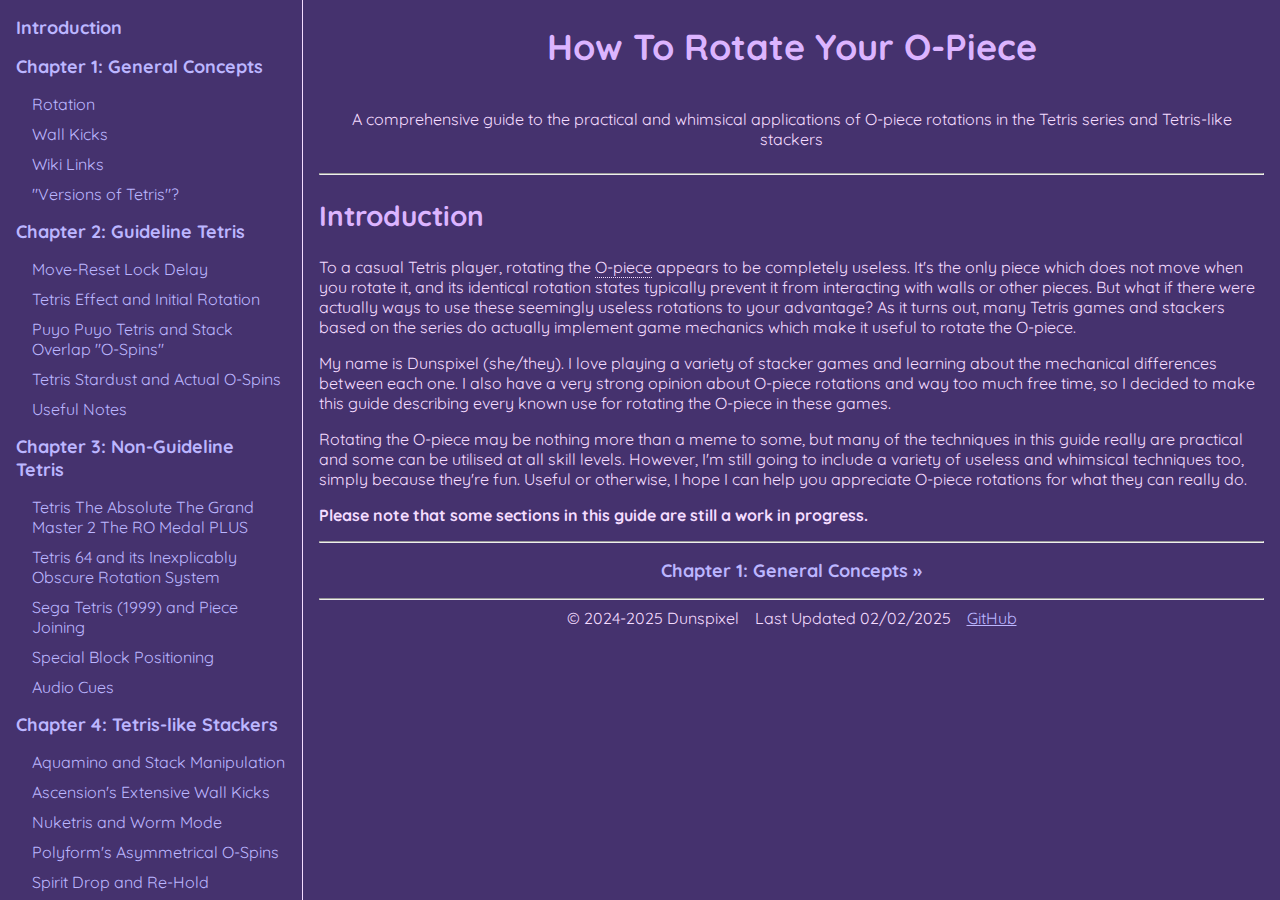
==== commit d036b9f4: "Added mobile nav menu" ====
--- a/index.html
+++ b/index.html
@@ -11,11 +11,15 @@
 
     <body>
 		<header class="mobile">
-			<div class="nav-icon"></div>
+            <div class="nav-button" onclick="toggleMobileNav()">
+                <div class="nav-icon"></div>
+                <h4>Menu</h4>
+            </div>
 		</header>
 
 		<div class="container">
-			<nav class="nav-container desktop"></nav>
+			<nav class="nav-container nav-sidemenu desktop"></nav>
+			<nav class="nav-container nav-overlay mobile"></nav>
 
 			<main class="content-container">
 				<section class="centre">
--- a/css/style.css
+++ b/css/style.css
@@ -51,27 +51,20 @@
 
 header
 {
-    display: flex;
     position: sticky;
     top: 0;
     background-color: #6C529A;
 }
 
-header *
-{
-    margin: 0;
-}
-
 footer
 {
-    padding-bottom: 8px;
-    text-align: center;
     display: flex;
     flex-wrap: wrap;
     align-items: center;
     justify-content: center;
     column-gap: 16px;
     row-gap: 8px;
+    padding-bottom: 8px;
 }
 
 footer p
@@ -134,7 +127,7 @@
     display: flex;
 }
 
-.nav-container
+.nav-sidemenu
 {
     min-width: 270px;
     max-width: 270px;
@@ -144,6 +137,20 @@
     scrollbar-width: none;
 }
 
+.nav-overlay
+{
+    display: none;
+    position: fixed;
+    width: calc(100% - 32px);
+    height: 80%;
+    padding: 0 16px;
+    border-bottom: 1px solid #F4DCFF;
+    z-index: 1;
+    overflow: scroll;
+    scrollbar-width: none;
+    background-color: #45326E;
+}
+
 .nav-container ul
 {
     list-style: none;
@@ -171,10 +178,23 @@
     text-decoration: none;
 }
 
+.nav-button
+{
+    display: flex;
+    align-items: center;
+    width: max-content;
+    padding: 0.5em;
+    gap: 0.25em;
+}
+
+.nav-button h4
+{
+    margin: 0;
+}
+
 .nav-icon
 {
     display: table;
-    margin: 0.5em;
     border-collapse: collapse;
 }
 
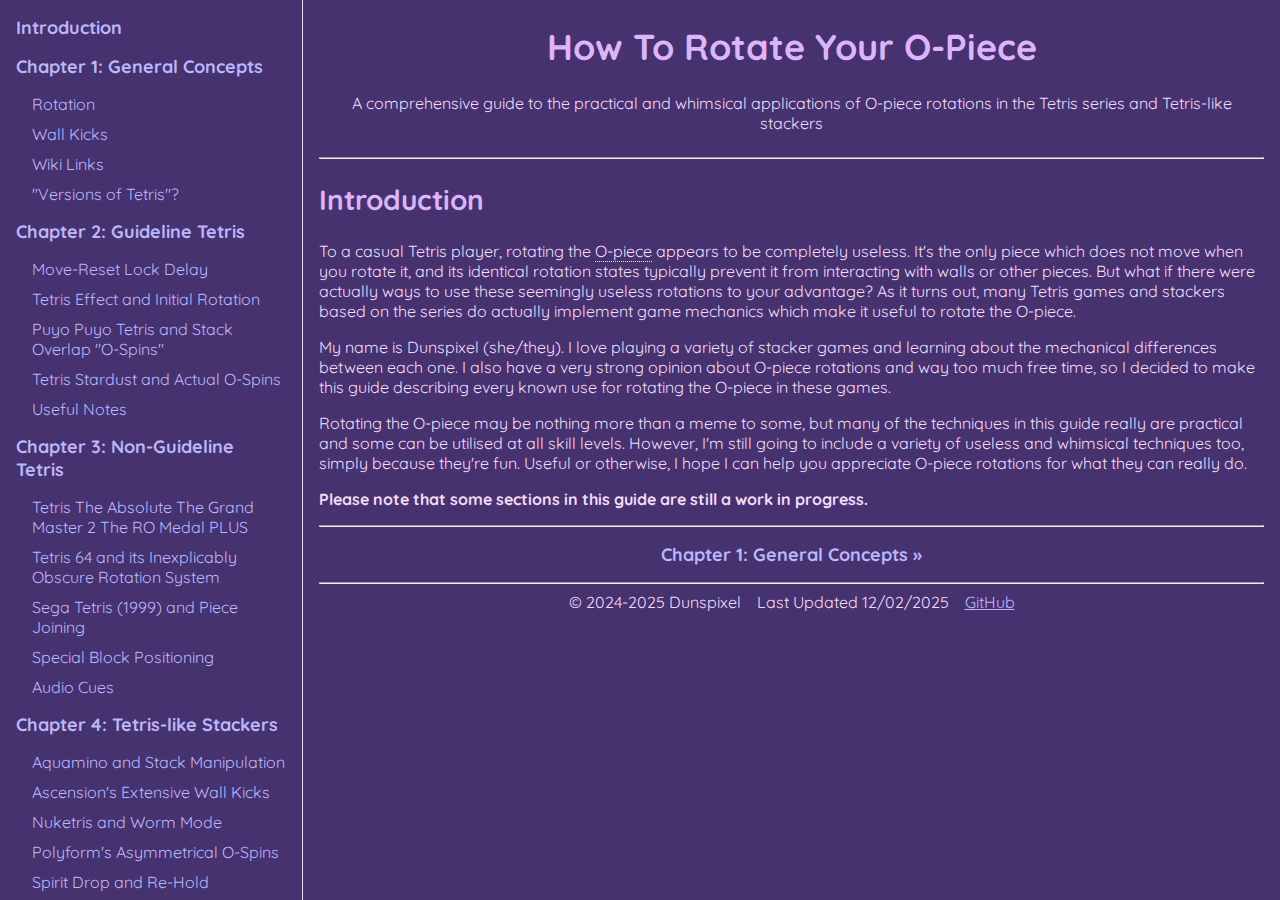
==== commit 3ec5fd89: "Added a note" ====
--- a/index.html
+++ b/index.html
@@ -22,45 +22,43 @@
 			<nav class="nav-container nav-overlay mobile"></nav>
 
 			<main class="content-container">
-				<section class="centre">
+				<div class="centre">
 					<h1>How To Rotate Your O-Piece</h1>
 			
 					<p>
 						A comprehensive guide to the practical and whimsical applications of O-piece rotations in the Tetris series and
 						Tetris-like stackers
 					</p>
-				</section>
+				</div>
 
 				<hr />
 
-				<section id="intro">
-					<h2>Introduction</h2>
+				<h2>Introduction</h2>
 
-					<p>
-						To a casual Tetris player, rotating the <span class="tooltip" title="The square piece">O-piece</span> appears to be
-						completely useless. It's the only piece which does not move when you rotate it, and its identical rotation states
-						typically prevent it from interacting with walls or other pieces. But what if there were actually ways to use these
-						seemingly useless rotations to your advantage? As it turns out, many Tetris games and stackers based on the series
-						do actually implement game mechanics which make it useful to rotate the O-piece.
-					</p>
+				<p>
+					To a casual Tetris player, rotating the <span class="tooltip" title="The square piece">O-piece</span> appears to be
+					completely useless. It's the only piece which does not move when you rotate it, and its identical rotation states
+					typically prevent it from interacting with walls or other pieces. But what if there were actually ways to use these
+					seemingly useless rotations to your advantage? As it turns out, many Tetris games and stackers based on the series do
+					actually implement game mechanics which make it useful to rotate the O-piece.
+				</p>
 
-					<p>
-						My name is Dunspixel (she/they). I love playing a variety of stacker games and learning about the mechanical
-						differences between each one. I also have a very strong opinion about O-piece rotations and way too much free time,
-						so I decided to make this guide describing every known use for rotating the O-piece in these games.
-					</p>
+				<p>
+					My name is Dunspixel (she/they). I love playing a variety of stacker games and learning about the mechanical
+					differences between each one. I also have a very strong opinion about O-piece rotations and way too much free time, so
+					I decided to make this guide describing every known use for rotating the O-piece in these games.
+				</p>
 
-					<p>
-						Rotating the O-piece may be nothing more than a meme to some, but many of the techniques in this guide really are
-						practical and some can be utilised at all skill levels. However, I'm still going to include a variety of useless and
-						whimsical techniques too, simply because they're fun. Useful or otherwise, I hope I can help you appreciate O-piece
-						rotations for what they can really do.
-					</p>
+				<p>
+					Rotating the O-piece may be nothing more than a meme to some, but many of the techniques in this guide really are
+					practical and some can be utilised at all skill levels. However, I'm still going to include a variety of useless and
+					whimsical techniques too, simply because they're fun. Useful or otherwise, I hope I can help you appreciate O-piece
+					rotations for what they can really do.
+				</p>
 
-					<p>
-						<strong>Please note that some sections in this guide are still a work in progress.</strong>
-					</p>
-				</section>
+				<p>
+					<strong>Please note that some sections in this guide are still a work in progress.</strong>
+				</p>
 
 				<hr />
 
--- a/css/style.css
+++ b/css/style.css
@@ -76,6 +76,7 @@
 {
     font-size: 36px;
     color: #DCB4FF;
+    margin-bottom: 8px;
 }
 
 h2
